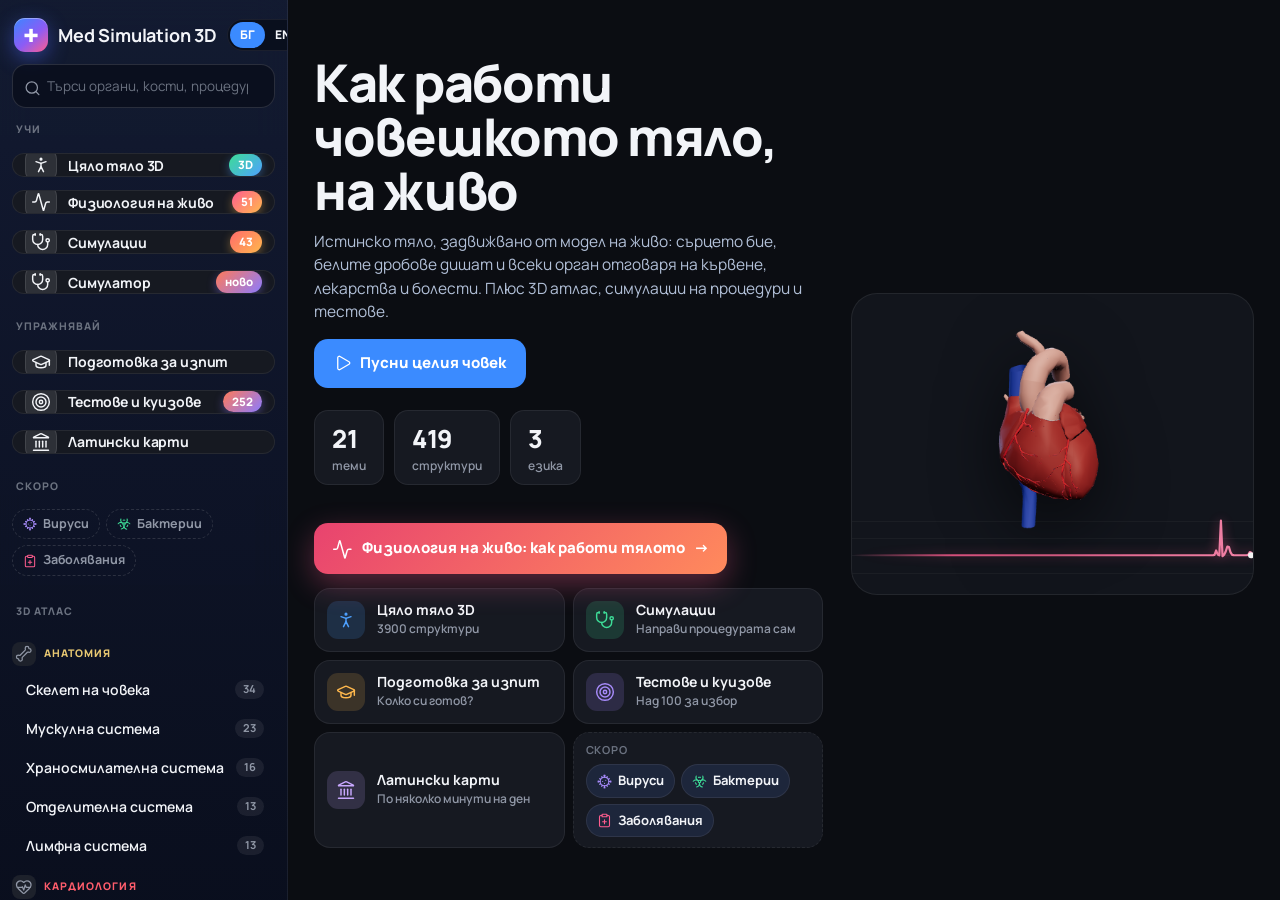
==== index.html @ af93f65c "Publish site" ====
<!doctype html>
<html lang="bg">
  <head>
    <meta charset="UTF-8" />
    <meta name="viewport" content="width=device-width, initial-scale=1.0, viewport-fit=cover" />
    <meta name="theme-color" content="#0b1120" />
    <meta name="description" content="Med Simulation 3D: explore the human body and medical procedures in interactive 3D, in Bulgarian, English and Latin. Educational use only." />
    <title>Med Simulation 3D</title>
    <link rel="manifest" href="./manifest.webmanifest" />
    <link rel="apple-touch-icon" href="./icons/apple-touch-icon.png" />
    <meta name="apple-mobile-web-app-capable" content="yes" />
    <meta name="mobile-web-app-capable" content="yes" />
    <meta name="apple-mobile-web-app-status-bar-style" content="black-translucent" />
    <meta name="apple-mobile-web-app-title" content="MedAtlas" />
    <link rel="icon" href="data:image/svg+xml,%3Csvg xmlns='http://www.w3.org/2000/svg' viewBox='0 0 32 32'%3E%3Crect width='32' height='32' rx='8' fill='%231f6feb'/%3E%3Cpath d='M13 7h6v6h6v6h-6v6h-6v-6H7v-6h6z' fill='white'/%3E%3C/svg%3E" />
    <script type="module" crossorigin src="./assets/main-CTZAvVa5.js"></script>
    <link rel="modulepreload" crossorigin href="./assets/modulepreload-polyfill-B5Qt9EMX.js">
    <link rel="stylesheet" crossorigin href="./assets/main-r9jfRxRB.css">
  </head>
  <body>
    <div id="splash" aria-hidden="true">
      <div class="sp-inner">
        <div class="sp-logo">✚</div>
        <div class="sp-name">Med Simulation <i>3D</i></div>
        <svg class="sp-ecg" viewBox="0 0 240 40" preserveAspectRatio="none" aria-hidden="true"><path d="M0 20h70l6-14 7 28 6-21 5 7h12l5 12 7-30 6 18 5-6h106" /></svg>
      </div>
    </div>
    <aside id="sidebar">
      <div class="brand">
        <button class="logo-btn" data-home aria-label="Home"><span class="logo">✚</span><b>Med Simulation <i>3D</i></b></button>
        <div class="lang" role="group" aria-label="Language"><button data-lang="bg">БГ</button><button data-lang="en">EN</button></div>
        <button id="close-side" class="icon only-mobile" aria-label="Close menu" data-ico="close"></button>
      </div>
      <div class="search-wrap"><span class="s-ico" data-ico="search"></span><input id="search" type="search" autocomplete="off" /></div>
      <div id="results" class="hidden"></div>
      <h5 class="side-h" data-i18n="sideLearn"></h5>
      <button id="body-link" class="quiz-link body-link" data-gobody><span class="qi" data-ico="body"></span><b data-i18n="wholeBody"></b><small>3D</small></button>
      <button id="physio-link" class="quiz-link physio-link" data-gophysio><span class="qi" data-ico="physiology"></span><b data-i18n="physio"></b><small id="physio-count"></small></button>
      <button id="sims-link" class="quiz-link sims-link" data-gosims><span class="qi" data-ico="sims"></span><b data-i18n="sims"></b><small id="sims-count"></small></button>
      <button id="builder-link" class="quiz-link builder-link" data-gobuilder><span class="qi" data-ico="sims"></span><b data-i18n="builder"></b><small data-i18n="builderNew"></small></button>
      <h5 class="side-h" data-i18n="sidePractise"></h5>
      <button id="exam-link" class="quiz-link exam-link" data-goexammode><span class="qi" data-ico="exam"></span><b data-i18n="tileExam"></b></button>
      <button id="quiz-link" class="quiz-link" data-goquiz><span class="qi" data-ico="quiz"></span><b data-i18n="quizzes"></b><small id="quiz-count"></small></button>
      <button id="latin-link" class="quiz-link latin-link" data-golatin><span class="qi" data-ico="latin"></span><b data-i18n="tileLatin"></b></button>
      <button id="install-app" class="quiz-link install-link" type="button" hidden><span class="qi" data-ico="download"></span><b data-i18n="installApp"></b></button>
      <h5 class="side-h" data-i18n="tileSoon"></h5>
      <div class="side-soon">
        <button class="concept-link" data-goconcept="viruses" style="--c:#a78bfa"><span data-ico="virus"></span><em data-i18n="viruses"></em></button>
        <button class="concept-link" data-goconcept="bacteria" style="--c:#3ddc97"><span data-ico="bacteria"></span><em data-i18n="bacteria"></em></button>
        <button class="concept-link" data-goconcept="diseases" style="--c:#ff5d8f"><span data-ico="disease"></span><em data-i18n="diseases"></em></button>
      </div>
      <h5 class="side-h" data-i18n="sideAtlas"></h5>
      <nav id="catalog"></nav>
      <p class="disclaimer" data-i18n="disclaimer"></p>
    </aside>
    <div id="scrim"></div>

    <main id="stage">
      <canvas id="view"></canvas>
      <div id="labels"></div>
      <div id="tooltip" class="hidden"></div>

      <header id="topbar">
        <button id="open-side" class="icon only-mobile" aria-label="Menu" data-ico="menu"></button>
        <div class="title"><small id="t-cat"></small><h1 id="t-title">Med Simulation 3D</h1><div id="t-sub"></div></div>
        <div class="tools">
          <button id="b-real" class="hidden" aria-pressed="true" title="Real anatomy / drawn model"><span data-ico="scan"></span> <em data-i18n="realModel"></em></button>
          <button id="b-reset"><span data-ico="reset"></span> <em data-i18n="view"></em></button>
          <button id="b-labels" aria-pressed="false"><span data-ico="labels"></span> <em data-i18n="labels"></em></button>
          <button id="b-isolate" aria-pressed="false"><span data-ico="isolate"></span> <em data-i18n="isolate"></em></button>
          <button id="b-cut" aria-pressed="false"><span data-ico="cut"></span> <em data-i18n="cutaway"></em></button>
          <input id="cut-pos" type="range" min="-1" max="1" step="0.01" value="0" class="hidden" aria-label="Cut position" />
        </div>
      </header>
      <div id="layers"></div>

      <section id="panel">
        <button id="sheet-handle" class="only-mobile" aria-label="Resize panel"><span></span></button>
        <div class="tabs">
          <button data-tab="info" class="active" data-i18n="explore"></button>
          <button data-tab="steps" data-i18n="steps"></button>
          <button data-tab="quiz" data-i18n="quiz"></button>
          <button id="panel-toggle" class="icon only-desktop" aria-label="Collapse panel">–</button>
        </div>
        <div id="tab-info" class="tab">
          <div id="info-card"></div>
          <div id="parts"></div>
        </div>
        <div id="tab-steps" class="tab hidden"></div>
        <div id="tab-quiz" class="tab hidden"></div>
      </section>

      <footer id="anim" class="hidden">
        <button id="b-play">❚❚</button>
        <span id="anim-label"></span>
        <div class="speeds"><button data-speed="0.25">¼×</button><button data-speed="0.5">½×</button><button data-speed="1" class="active">1×</button><button data-speed="2">2×</button></div>
      </footer>

      <div id="home" class="hidden">
        <div class="home-inner">
          <section class="hero">
            <div class="hero-text">
              <div class="kicker">Med Simulation 3D</div>
              <h2 data-i18n="heroTitle"></h2>
              <p data-i18n="heroText"></p>
              <button class="hero-go" data-gohuman><span data-ico="play"></span> <span data-i18n="heroGo"></span></button>
              <div id="stats"></div>
              <div class="ctas">
                <button class="cta physio-cta" data-gophysio><span class="cta-i" data-ico="physiology"></span><span data-i18n="physioCta"></span><span class="cta-go">→</span></button>
              </div>
              <div class="home-tiles">
                <button class="htile" data-gobody style="--c:#4ea1ff"><span class="ht-i" data-ico="body"></span><span class="ht-t"><b data-i18n="tileBody"></b><small data-i18n="tileBodySub"></small></span></button>
                <button class="htile" data-gosims style="--c:#3ddc97"><span class="ht-i" data-ico="sims"></span><span class="ht-t"><b data-i18n="tileSims"></b><small data-i18n="tileSimsSub"></small></span></button>
                <button class="htile" data-goexammode style="--c:#ffb84d"><span class="ht-i" data-ico="exam"></span><span class="ht-t"><b data-i18n="tileExam"></b><small data-i18n="tileExamSub"></small></span></button>
                <button class="htile" data-goquiz style="--c:#a78bfa"><span class="ht-i" data-ico="quiz"></span><span class="ht-t"><b data-i18n="tileQuiz"></b><small data-i18n="tileQuizSub"></small></span></button>
                <button class="htile" data-golatin style="--c:#c8a8ff"><span class="ht-i" data-ico="latin"></span><span class="ht-t"><b data-i18n="tileLatin"></b><small data-i18n="tileLatinSub"></small></span></button>
                <div class="htile soon"><span class="ht-t"><b data-i18n="tileSoon"></b><span class="ht-soon"><button data-goconcept="viruses" style="--c:#a78bfa"><span data-ico="virus"></span><em data-i18n="viruses"></em></button><button data-goconcept="bacteria" style="--c:#3ddc97"><span data-ico="bacteria"></span><em data-i18n="bacteria"></em></button><button data-goconcept="diseases" style="--c:#ff5d8f"><span data-ico="disease"></span><em data-i18n="diseases"></em></button></span></span></div>
              </div>
              <p class="howto" data-i18n="howTo"></p>
            </div>
            <div class="hero-art" id="hero-art"><canvas id="hero-ecg" aria-hidden="true"></canvas></div>
          </section>

          <section class="home-sec" id="home-physio">
            <h3 class="sec-h"><span class="sec-dot" style="--c:#ff5d8f"></span><b data-i18n="physioHeading"></b><button class="see-all" data-gophysio><span data-i18n="seeAll"></span> →</button></h3>
            <p class="sec-sub" data-i18n="physioSub"></p>
            <div id="home-phys-grid" class="phys-feature"></div>
          </section>

          <section class="home-sec">
            <h3 class="sec-h"><span class="sec-dot" style="--c:#4ea1ff"></span><b data-i18n="topicsHeading"></b></h3>
            <div id="chips"></div>
            <div id="cards"></div>
          </section>
        </div>
      </div>
      <nav id="tabbar" aria-label="Sections">
        <button data-go="" class="on"><span data-ico="home"></span><em data-i18n="tabHome"></em></button>
        <button data-go="body"><span data-ico="body"></span><em data-i18n="tabBody"></em></button>
        <button data-go="physio"><span data-ico="physiology"></span><em data-i18n="tabPhysio"></em></button>
        <button data-go="sims"><span data-ico="sims"></span><em data-i18n="tabSims"></em></button>
        <button data-go="quizzes"><span data-ico="quiz"></span><em data-i18n="tabQuiz"></em></button>
      </nav>
      <div id="quizzes" class="hidden"></div>
      <div id="latin" class="hidden"></div>
      <div id="exam" class="hidden"></div>
      <div id="builder" class="hidden"></div>
      <div id="build" class="hidden"></div>
      <div id="physio" class="hidden"></div>
      <div id="phys" class="hidden"></div>
      <div id="sims" class="hidden"></div>
      <div id="concept" class="hidden"></div>
      <div id="sim" class="hidden"></div>
      <div id="body" class="hidden">
        <canvas id="body-view"></canvas>
        <div id="body-tip" class="hidden"></div>
        <div id="body-tools">
          <button id="bt-home"><span data-ico="reset"></span> <em data-bi18n="reset"></em></button>
          <button id="bt-xray" aria-pressed="false"><span data-ico="xray"></span> <em data-bi18n="xray"></em></button>
        </div>
        <div id="body-load" class="hidden"></div>
        <aside id="body-panel">
          <button id="body-handle" class="only-mobile" aria-label="Resize panel"><span></span></button>
          <div id="body-head"></div>
          <div class="b-scroll">
            <h5 data-bi18n="layers"></h5>
            <div id="body-layers"></div>
            <h5 data-bi18n="presets"></h5>
            <div id="body-presets"></div>
            <div class="search-wrap b-search"><span class="s-ico" data-ico="search"></span><input id="body-search" type="search" autocomplete="off" /></div>
            <div id="body-tabs" class="tabs">
              <button data-btab="tree" data-bi18n="tree"></button>
              <button data-btab="info" data-bi18n="info"></button>
              <button data-btab="quiz" data-bi18n="quiz"></button>
            </div>
            <div id="body-tabc"></div>
          </div>
        </aside>
      </div>
    </main>
  </body>
</html>
---- assets/main-r9jfRxRB.css ----
@import"https://fonts.googleapis.com/css2?family=Manrope:wght@400;500;600;700;800&display=swap";:root{--bg: #080c17;--bg2: #0b1022;--side: #0a0f1f;--panel: rgba(16, 23, 43, .78);--panel-solid: #101728;--card: rgba(21, 29, 51, .72);--card-hi: rgba(30, 41, 69, .85);--line: rgba(150, 175, 225, .13);--line2: rgba(150, 175, 225, .26);--text: #eef3fb;--muted: #8d9cb8;--dim: #64748f;--accent: #4ea1ff;--accent2: #9b7bff;--accent3: #ff5d8f;--ok: #3ddc97;--bad: #ff6b6b;--warn: #ffc457;--side-w: 288px;--sheet: 0px;--sh1: 0 1px 2px rgba(0, 0, 0, .3);--sh2: 0 6px 18px rgba(0, 0, 0, .35);--sh3: 0 18px 48px rgba(0, 0, 0, .5);--glow: 0 0 0 1px rgba(120, 160, 255, .18), 0 10px 40px rgba(10, 16, 34, .75);--r-sm: 10px;--r: 14px;--r-lg: 20px;--r-xl: 26px;--spring: cubic-bezier(.22, 1.2, .36, 1);--ease: cubic-bezier(.4, 0, .2, 1);--t-fast: .16s;--t: .26s;--t-slow: .5s;font-family:Manrope,Inter,system-ui,-apple-system,Segoe UI,Roboto,sans-serif;font-synthesis-weight:none;color:var(--text);-webkit-tap-highlight-color:transparent;accent-color:var(--accent)}@media (prefers-reduced-motion: reduce){:root{--t-fast: .01s;--t: .01s;--t-slow: .01s}*{animation-duration:.01ms!important;animation-iteration-count:1!important}}*{box-sizing:border-box}html,body{margin:0;height:100%;overflow:hidden;background:var(--bg)}body{display:flex;font-size:14px;line-height:1.5;background:radial-gradient(1100px 700px at 82% -12%,rgba(155,123,255,.16),transparent 70%),radial-gradient(900px 600px at -8% 4%,rgba(78,161,255,.13),transparent 70%),radial-gradient(700px 500px at 50% 110%,rgba(255,93,143,.08),transparent 70%),var(--bg)}.hidden{display:none!important}.muted{color:var(--muted)}.small{font-size:12.5px}*{scrollbar-width:thin;scrollbar-color:rgba(140,165,215,.25) transparent}*::-webkit-scrollbar{width:9px;height:9px}*::-webkit-scrollbar-track{background:transparent}*::-webkit-scrollbar-thumb{background:#8ca5d738;border-radius:99px;border:2px solid transparent;background-clip:padding-box}*::-webkit-scrollbar-thumb:hover{background:#8ca5d766;background-clip:padding-box}button{font:inherit;font-weight:600;color:var(--text);background:#24304e99;border:1px solid var(--line);border-radius:var(--r-sm);padding:8px 12px;cursor:pointer;white-space:nowrap;transition:background var(--t-fast) var(--ease),border-color var(--t-fast) var(--ease),transform var(--t-fast) var(--spring),box-shadow var(--t-fast) var(--ease),color var(--t-fast) var(--ease)}button:hover{background:#344673b8;border-color:var(--line2)}button:active{transform:scale(.96)}button:focus-visible{outline:none;box-shadow:0 0 0 2px var(--bg),0 0 0 4px var(--accent)}button[aria-pressed=true],button.active{background:linear-gradient(135deg,#2f7cf6,#6d5bf0);border-color:#7ba6ff;color:#fff;box-shadow:0 4px 16px #2f7cf659}button:disabled{opacity:.4;cursor:default;transform:none}button.icon{padding:6px 10px}button.ghost{background:transparent}input:focus-visible,select:focus-visible{outline:none}.only-mobile{display:none}#sidebar{width:var(--side-w);flex:none;background:linear-gradient(180deg,#141c34eb,#0a0f1ff5);border-right:1px solid var(--line);-webkit-backdrop-filter:blur(18px);backdrop-filter:blur(18px);display:flex;flex-direction:column;padding:16px 12px 14px;gap:10px;overflow:auto;z-index:20}.brand{display:flex;align-items:center;gap:8px}.logo-btn{display:flex;align-items:center;gap:10px;background:none;border:none;padding:2px;font-size:18px;font-weight:800;letter-spacing:-.01em;flex:1}.logo-btn:hover{background:none;transform:none}.logo-btn:hover .logo{transform:rotate(-8deg) scale(1.06)}.logo-btn i{font-style:normal;background:linear-gradient(90deg,var(--accent),var(--accent2));-webkit-background-clip:text;background-clip:text;color:transparent}.logo{width:34px;height:34px;border-radius:11px;background:linear-gradient(140deg,#3b86ff,#8b5cf6 55%,#ff5d8f);display:grid;place-items:center;font-weight:900;color:#fff;box-shadow:0 6px 20px #506eff73,inset 0 1px #ffffff59;transition:transform var(--t) var(--spring)}.lang{display:flex;background:#080d1acc;border:1px solid var(--line);border-radius:99px;padding:2px}.lang button{border:none;background:transparent;border-radius:99px;padding:4px 10px;font-size:12px;font-weight:800;box-shadow:none}.lang button:hover{background:#ffffff0f}.lang button.active{background:linear-gradient(135deg,#2f7cf6,#6d5bf0);box-shadow:0 2px 10px #2f7cf666}.search-wrap{position:relative}.s-ico{position:absolute;left:12px;top:50%;transform:translateY(-52%);color:var(--muted);font-size:17px;pointer-events:none;transition:color var(--t-fast) var(--ease)}.search-wrap:focus-within .s-ico{color:var(--accent)}#search{width:100%;padding:11px 12px 11px 34px;border-radius:var(--r);border:1px solid var(--line2);background:#080d1abf;color:var(--text);font:inherit;font-size:13.5px;outline:none;transition:border-color var(--t-fast) var(--ease),box-shadow var(--t-fast) var(--ease),background var(--t-fast) var(--ease)}#search::placeholder{color:var(--dim)}#search:focus{border-color:var(--accent);background:#0a1224f2;box-shadow:0 0 0 3px #4ea1ff2e}#results{display:flex;flex-direction:column;gap:2px;overflow:auto;flex:1 1 auto;min-height:0;overscroll-behavior:contain}#sidebar.searching>:not(.brand):not(.search-wrap):not(#results){display:none}#results button{text-align:left;background:transparent;border:none;border-radius:var(--r-sm);padding:8px 10px;white-space:normal;display:flex;flex-direction:column;font-weight:600}#results button small{color:var(--muted);font-size:11.5px;font-weight:500}#results button:hover{background:#3c508259}#results button:focus-visible{background:#3c508273;outline:2px solid var(--accent);outline-offset:-2px}#results button i{font-style:italic}#results .r-group{display:flex;flex-direction:column;gap:2px}#results .r-group+.r-group{margin-top:6px;padding-top:6px;border-top:1px solid var(--line2)}#results h6{margin:2px 10px;font-size:10.5px;font-weight:700;letter-spacing:.08em;text-transform:uppercase;color:var(--dim);display:flex;justify-content:space-between}#results h6 em{font-style:normal;font-weight:600;letter-spacing:0}#results .r-note{padding:6px 10px;font-size:11.5px}.cat{margin-top:4px}.cat h4{display:flex;align-items:center;gap:8px;margin:10px 0 4px;font-size:10.5px;letter-spacing:.1em;text-transform:uppercase;color:var(--c);font-weight:800}.cat-ico{width:24px;height:24px;border-radius:8px;display:grid;place-items:center;font-size:14px;background:color-mix(in srgb,var(--c) 18%,transparent)}#catalog button.topic{width:100%;display:flex;align-items:center;gap:8px;text-align:left;background:transparent;border:1px solid transparent;border-radius:var(--r-sm);padding:8px 10px 8px 13px;white-space:normal;position:relative;font-weight:600}#catalog button.topic span{flex:1}#catalog button.topic small{font-size:11px;font-weight:700;color:var(--muted);background:#ffffff12;border-radius:99px;padding:1px 8px}#catalog button.topic:hover{background:#3c50824d;transform:translate(2px)}#catalog button.topic.active{background:color-mix(in srgb,var(--c) 15%,rgba(18,28,51,.9));border-color:color-mix(in srgb,var(--c) 40%,transparent)}#catalog button.topic.active small{background:color-mix(in srgb,var(--c) 28%,transparent);color:#fff}#catalog button.topic:before{content:"";position:absolute;left:4px;top:50%;height:0;width:3px;border-radius:3px;background:var(--c);transform:translateY(-50%);transition:height var(--t) var(--spring)}#catalog button.topic.active:before{height:calc(100% - 16px)}.disclaimer{margin-top:auto;padding-top:10px;font-size:11px;color:var(--dim)}#scrim{display:none}#stage{position:relative;flex:1;min-width:0}#view{position:absolute;top:0;right:0;bottom:0;left:0;width:100%;height:100%;display:block;touch-action:none}#topbar{position:absolute;top:10px;left:12px;right:10px;display:flex;align-items:flex-start;gap:10px;pointer-events:none;z-index:3}#topbar>*{pointer-events:auto}#topbar .title{flex:1;min-width:0;pointer-events:none}#topbar small{font-weight:700;letter-spacing:.05em;text-transform:uppercase;font-size:11px}#topbar h1{margin:0;font-size:23px;line-height:1.2;text-shadow:0 2px 12px #000c}#t-sub{color:var(--muted);font-size:12.5px}.tools{display:flex;gap:5px;align-items:center;background:var(--panel);padding:5px;border-radius:12px;border:1px solid var(--line);-webkit-backdrop-filter:blur(8px);backdrop-filter:blur(8px)}.tools em{font-style:normal}#cut-pos{width:110px;accent-color:var(--accent)}#layers{position:absolute;top:84px;left:12px;display:flex;gap:6px;flex-wrap:wrap;z-index:2}#layers label{background:var(--panel);border:1px solid var(--line);padding:5px 11px;border-radius:99px;font-size:12px;cursor:pointer;display:flex;gap:6px;align-items:center}#layers input{accent-color:var(--accent)}#panel{position:absolute;top:72px;right:10px;bottom:72px;width:360px;background:var(--panel);border:1px solid var(--line);border-radius:16px;display:flex;flex-direction:column;overflow:hidden;-webkit-backdrop-filter:blur(10px);backdrop-filter:blur(10px);box-shadow:0 10px 40px #0008;z-index:3}#panel.collapsed{bottom:auto}#panel.collapsed .tab{display:none}.tabs{display:flex;gap:4px;padding:6px;border-bottom:1px solid var(--line)}.tabs button{flex:1}.tabs .icon{flex:none}.tab{padding:12px 14px;overflow:auto;flex:1;overscroll-behavior:contain}.tab h3{display:flex;align-items:center;gap:8px;margin:18px 0 6px;font-size:12px;text-transform:uppercase;letter-spacing:.08em;color:var(--muted)}.tab h3 .count{background:#18233d;border-radius:99px;padding:0 8px;font-size:11px}.tab h4{margin:12px 0 4px;font-size:11.5px;color:var(--accent);font-weight:700;letter-spacing:.03em}.ic-top{display:flex;align-items:center;justify-content:space-between;gap:6px;margin-bottom:8px}.badge{font-size:11px;font-weight:700;letter-spacing:.04em;color:var(--c);background:color-mix(in srgb,var(--c) 15%,transparent);border:1px solid color-mix(in srgb,var(--c) 35%,transparent);padding:2px 9px;border-radius:99px;white-space:nowrap;overflow:hidden;text-overflow:ellipsis}.ic-top .nav{display:flex;align-items:center;gap:4px}.ic-top .nav em{font-style:normal;font-size:11px;color:var(--muted);min-width:34px;text-align:center}.ic-top .nav button{padding:1px 10px;font-size:16px}#info-card h2{margin:0;font-size:21px;line-height:1.25}#info-card .alt,.alt{color:var(--muted);font-size:13px}.names{display:flex;flex-direction:column;gap:3px;margin:8px 0 4px}.names span{font-size:13px;color:#c6d2e4}.names b{display:inline-block;min-width:32px;font-size:10px;letter-spacing:.06em;color:var(--muted);background:#18233d;border-radius:5px;padding:0 5px;margin-right:6px;text-align:center}.names i{color:#f0d79b}#info-card p{margin:8px 0}.desc{font-size:14px}.sec{border-radius:12px;padding:9px 11px;margin:8px 0;background:#131e36;border:1px solid var(--line)}.sec h5{display:flex;align-items:center;gap:7px;margin:0 0 3px;font-size:11.5px;text-transform:uppercase;letter-spacing:.06em}.sec p{margin:0!important;font-size:13.5px;color:#d5deeb}.sec.fn h5{color:#7cc4ff}.sec.cl{background:#2a1a24;border-color:#ff6b8a33}.sec.cl h5{color:#ff8fa6}.sec.facts h5{color:#ffd479}.sec ul{margin:2px 0 0;padding-left:18px;font-size:13.5px;color:#d5deeb}#b-clear{margin-top:6px;font-size:12.5px}#parts ul{list-style:none;padding:0;margin:0;display:grid;gap:1px}#parts button{width:100%;text-align:left;background:transparent;border:none;padding:6px 9px;white-space:normal;display:flex;flex-direction:column;border-radius:9px}#parts button small{color:var(--muted);font-style:italic;font-size:11.5px}#parts button:hover{background:#18233d}#parts button.sel{background:linear-gradient(135deg,#1f3a6b,#2a2f6b)}.step-head{display:flex;justify-content:space-between;align-items:center;gap:6px}.step-title{font-size:17px;font-weight:700;margin:10px 0 4px}.dots{display:flex;gap:4px;margin:8px 0}.dots span{flex:1;height:4px;border-radius:2px;background:#26344f}.dots span.on{background:linear-gradient(90deg,var(--accent),var(--accent2))}.step-nav{display:flex;gap:6px;margin-top:12px}.step-nav button{flex:1}.mini-row{display:flex;gap:5px;flex-wrap:wrap;margin-top:6px}button.mini{font-size:12px;padding:3px 9px;border-radius:99px;background:#15233f}.quiz-q{font-size:20px;font-weight:800;margin:12px 0 2px}.quiz-q small{font-size:12px;color:var(--muted);font-weight:600;text-transform:uppercase;display:block}.quiz-fb.ok{color:var(--ok)}.quiz-fb.bad{color:var(--bad)}.big{font-size:40px;font-weight:800;background:linear-gradient(90deg,var(--accent),var(--accent2));-webkit-background-clip:text;background-clip:text;color:transparent}#anim{position:absolute;bottom:14px;left:50%;transform:translate(-50%);display:flex;align-items:center;gap:8px;background:var(--panel);border:1px solid var(--line);border-radius:14px;padding:6px 8px;z-index:3;-webkit-backdrop-filter:blur(8px);backdrop-filter:blur(8px)}#anim .speeds{display:flex;gap:2px}#anim .speeds button{padding:4px 8px}#anim-label{font-weight:600;font-size:13px}#labels{position:absolute;top:0;right:0;bottom:0;left:0;pointer-events:none;z-index:2}.label{position:absolute;transform:translate(-50%,-50%);font-size:12px;font-weight:600;background:#090f1cd9;border:1px solid var(--line2);padding:2px 8px;border-radius:7px;white-space:nowrap}.label.sel{border-color:var(--accent);color:#d6e8ff;box-shadow:0 0 12px #4ea1ff55}#tooltip{position:absolute;pointer-events:none;background:#0a1120;border:1px solid var(--accent);padding:4px 9px;border-radius:8px;font-size:12px;z-index:5;display:flex;flex-direction:column}#tooltip i{color:#f0d79b;font-size:11px}#home{position:absolute;top:0;right:0;bottom:0;left:0;overflow:auto;z-index:6;background:transparent;scroll-behavior:smooth}.home-inner{max-width:1160px;margin:0 auto;padding:40px 26px 56px}.hero{display:grid;grid-template-columns:1.2fr .95fr;gap:28px;align-items:center;min-height:360px}.kicker{display:inline-flex;align-items:center;gap:7px;font-size:11.5px;font-weight:800;letter-spacing:.14em;text-transform:uppercase;color:#cbd9f5;background:linear-gradient(135deg,#4ea1ff33,#9b7bff33);border:1px solid rgba(140,170,255,.3);border-radius:99px;padding:5px 14px;-webkit-backdrop-filter:blur(6px);backdrop-filter:blur(6px)}.hero h2{font-size:clamp(34px,5vw,52px);line-height:1.04;margin:16px 0 12px;letter-spacing:-.025em;font-weight:800;background:linear-gradient(104deg,#fff 10%,#cfe0ff 45%,#e3c6ff 75%,#ffc3da);-webkit-background-clip:text;background-clip:text;color:transparent}.hero p{color:#b2c0d8;font-size:15.5px;margin:0;max-width:56ch}.howto{margin-top:16px!important;font-size:12.5px!important;color:var(--dim)!important}#stats{display:flex;gap:10px;margin-top:22px;flex-wrap:wrap}.stat{background:var(--card);border:1px solid var(--line);border-radius:var(--r);padding:9px 17px;display:flex;flex-direction:column;-webkit-backdrop-filter:blur(12px);backdrop-filter:blur(12px);transition:transform var(--t) var(--spring),border-color var(--t) var(--ease)}.stat:hover{transform:translateY(-2px);border-color:var(--line2)}.stat b{font-size:25px;font-weight:800;letter-spacing:-.02em;background:linear-gradient(100deg,var(--accent),var(--accent2));-webkit-background-clip:text;background-clip:text;color:transparent}.stat span{font-size:12px;color:var(--muted);font-weight:600}.ctas{display:flex;gap:10px;flex-wrap:wrap;margin-top:22px;align-items:center}.cta{display:inline-flex;align-items:center;gap:9px;padding:13px 20px;border-radius:var(--r);font-weight:800;font-size:14.5px;background:linear-gradient(135deg,#ff4d7d,#b05cf6 55%,#6d7bff);border:none;color:#fff;white-space:normal;position:relative;overflow:hidden;box-shadow:0 10px 30px #be468c66,inset 0 1px #ffffff40}.cta:after{content:"";position:absolute;top:0;right:0;bottom:0;left:0;background:linear-gradient(120deg,transparent 30%,rgba(255,255,255,.22),transparent 70%);transform:translate(-120%);transition:transform .7s var(--ease)}.cta:hover{transform:translateY(-2px);box-shadow:0 14px 38px #be468c80}.cta:hover:after{transform:translate(120%)}.cta:active{transform:translateY(0) scale(.98)}.cta .cta-i{font-size:18px}.cta .cta-go{transition:transform var(--t) var(--spring)}.cta:hover .cta-go{transform:translate(4px)}.cta.ghost-cta{background:#1e2a4899;border:1px solid var(--line2);color:var(--text);font-weight:700;font-size:13.5px;padding:11px 16px;box-shadow:none}.cta.ghost-cta:hover{background:#2d3e69cc;box-shadow:var(--sh2)}.hero-art{position:relative;aspect-ratio:4 / 3;border-radius:var(--r-xl);overflow:hidden;border:1px solid var(--line);background:linear-gradient(160deg,#ff5d8f1a,#141c3480);box-shadow:var(--sh3)}.hero-art:before{content:"";position:absolute;top:-30%;right:-30%;bottom:-30%;left:-30%;background:radial-gradient(circle at 60% 45%,rgba(255,77,125,.3),transparent 55%);filter:blur(24px);animation:pulse 3.4s ease-in-out infinite}@keyframes pulse{50%{transform:scale(1.08);opacity:.75}}#hero-ecg{position:absolute;top:0;right:0;bottom:0;left:0;width:100%;height:100%;display:block}.home-sec{margin-top:48px}.sec-h{display:flex;align-items:center;gap:10px;margin:0 0 6px;font-size:21px;font-weight:800;letter-spacing:-.02em}.sec-h b{font-weight:800}.sec-dot{width:9px;height:9px;border-radius:50%;background:var(--c);box-shadow:0 0 14px var(--c);flex:none}.sec-sub{color:var(--muted);font-size:14px;margin:0 0 18px;max-width:70ch}.see-all{margin-left:auto;font-size:13px;font-weight:700;background:transparent;border-color:transparent;color:var(--accent);padding:5px 10px}.see-all:hover{background:#4ea1ff1f;border-color:transparent}.phys-feature{display:grid;grid-template-columns:repeat(auto-fill,minmax(320px,1fr));gap:14px}.pcard{display:flex;gap:14px;align-items:flex-start;text-align:left;white-space:normal;padding:16px 16px 15px;border-radius:var(--r-lg);background:linear-gradient(150deg,color-mix(in srgb,var(--c) 12%,var(--card)),var(--card));border:1px solid var(--line);position:relative;overflow:hidden;font-weight:600;-webkit-backdrop-filter:blur(14px);backdrop-filter:blur(14px);transition:transform var(--t) var(--spring),border-color var(--t) var(--ease),box-shadow var(--t) var(--ease),background var(--t) var(--ease)}.pcard:before{content:"";position:absolute;left:0;top:0;bottom:0;width:3px;background:var(--c)}.pcard:after{content:"";position:absolute;right:-40%;top:-60%;width:70%;height:180%;background:radial-gradient(circle,color-mix(in srgb,var(--c) 30%,transparent),transparent 65%);opacity:.5;transition:opacity var(--t) var(--ease);pointer-events:none}.pcard:hover{transform:translateY(-4px);border-color:color-mix(in srgb,var(--c) 55%,transparent);box-shadow:0 18px 44px #00000073}.pcard:hover:after{opacity:.9}.pcard:active{transform:translateY(-1px) scale(.995)}.pk{width:46px;height:46px;flex:none;border-radius:14px;display:grid;place-items:center;font-size:23px;background:color-mix(in srgb,var(--c) 20%,rgba(255,255,255,.04));border:1px solid color-mix(in srgb,var(--c) 35%,transparent)}.pbody{display:flex;flex-direction:column;gap:3px;min-width:0;flex:1}.pbody small{color:var(--c);font-weight:800;text-transform:uppercase;font-size:10.5px;letter-spacing:.08em}.pbody b{font-size:16.5px;font-weight:800;letter-spacing:-.01em;line-height:1.25}.psum{color:#a9b7cf;font-size:12.8px;font-weight:500;line-height:1.45;display:-webkit-box;-webkit-line-clamp:3;-webkit-box-orient:vertical;overflow:hidden}.pmeta{display:flex;gap:6px;flex-wrap:wrap;margin-top:7px}.pmeta em{font-style:normal;font-size:10.5px;font-weight:700;color:#c4d1e6;background:#ffffff12;border-radius:99px;padding:2px 9px}.pgo{align-self:center;color:var(--c);font-size:18px;opacity:.6;transition:transform var(--t) var(--spring),opacity var(--t) var(--ease)}.pcard:hover .pgo{transform:translate(4px);opacity:1}#chips{display:flex;gap:8px;flex-wrap:wrap;margin:0 0 18px}.chip{border-radius:99px;padding:8px 15px;background:#19233cb3;font-weight:700;font-size:13px}.chip:hover{transform:translateY(-1px)}.chip.active{background:color-mix(in srgb,var(--c, #4ea1ff) 24%,rgba(25,35,60,.9));border-color:color-mix(in srgb,var(--c, #4ea1ff) 60%,transparent);color:#fff;box-shadow:0 4px 16px color-mix(in srgb,var(--c, #4ea1ff) 28%,transparent)}#cards{display:grid;grid-template-columns:repeat(auto-fill,minmax(258px,1fr));gap:16px}.card{text-align:left;background:var(--card);border:1px solid var(--line);border-radius:var(--r-lg);padding:0;white-space:normal;display:flex;flex-direction:column;overflow:hidden;position:relative;-webkit-backdrop-filter:blur(12px);backdrop-filter:blur(12px);transition:transform var(--t) var(--spring),border-color var(--t) var(--ease),box-shadow var(--t) var(--ease)}.card:hover{background:var(--card);border-color:color-mix(in srgb,var(--c) 55%,transparent);transform:translateY(-5px);box-shadow:0 20px 44px #00000080,0 0 0 1px color-mix(in srgb,var(--c) 28%,transparent)}.card:active{transform:translateY(-2px) scale(.995)}.thumb{aspect-ratio:3 / 2;display:grid;place-items:center;background:radial-gradient(circle at 50% 62%,color-mix(in srgb,var(--c) 28%,transparent),transparent 68%),linear-gradient(180deg,#18223ee6,#0d1325e6);border-bottom:1px solid var(--line);overflow:hidden}.thumb img{width:100%;height:100%;object-fit:contain;transition:transform var(--t-slow) var(--spring)}.card:hover .thumb img{transform:scale(1.08) translateY(-2px)}.thumb .ph{font-size:54px;opacity:.55}.card-body{padding:13px 15px 15px;display:flex;flex-direction:column;gap:3px}.card small{color:var(--c);font-weight:800;text-transform:uppercase;font-size:10.5px;letter-spacing:.07em}.card b{font-size:17px;font-weight:800;letter-spacing:-.01em}.card i{color:var(--muted);font-size:12.5px;font-style:normal;font-weight:500}.card span{color:#a9b7cf;font-size:13px;margin-top:5px;font-weight:500;line-height:1.45}.meta{display:flex;gap:6px;flex-wrap:wrap;margin-top:9px}.meta em{font-style:normal;font-size:10.5px;font-weight:700;color:#c4d1e6;background:#ffffff12;border-radius:99px;padding:2px 9px}.quiz-link{--c1: #ff7a59;--c2: #8b7bff;display:flex;align-items:center;gap:11px;width:100%;margin:3px 0;padding:11px 12px;border-radius:var(--r);text-align:left;font-weight:700;background:linear-gradient(135deg,color-mix(in srgb,var(--c1) 14%,transparent),color-mix(in srgb,var(--c2) 18%,transparent));border:1px solid color-mix(in srgb,var(--c2) 30%,transparent);position:relative;overflow:hidden}.quiz-link:after{content:"";position:absolute;right:-30%;top:-80%;width:60%;height:260%;background:radial-gradient(circle,color-mix(in srgb,var(--c1) 35%,transparent),transparent 60%);opacity:.45;transition:opacity var(--t) var(--ease);pointer-events:none}.quiz-link:hover{transform:translateY(-1px);border-color:color-mix(in srgb,var(--c2) 55%,transparent);box-shadow:var(--sh2)}.quiz-link:hover:after{opacity:.85}.quiz-link .qi{width:32px;height:32px;border-radius:10px;display:grid;place-items:center;background:#ffffff1a;font-size:17px;border:1px solid rgba(255,255,255,.1)}.quiz-link b{flex:1;font-size:14px;font-weight:700;letter-spacing:-.01em}.quiz-link small{font-weight:800;font-size:11.5px;color:#fff;background:linear-gradient(135deg,var(--c1),var(--c2));border-radius:99px;padding:2px 9px;box-shadow:0 3px 10px color-mix(in srgb,var(--c2) 40%,transparent)}#quiz-link{--c1: #ff7a59;--c2: #8b7bff}.body-link{--c1: #3ddc97;--c2: #4ea1ff}.physio-link{--c1: #ff5d8f;--c2: #ffb84d}.sims-link{--c1: #ff6b6b;--c2: #ffb84d}body.at-quizzes #quiz-link,body.at-latin #latin-link,body.at-exam #exam-link,body.at-body .body-link,body.at-physio .physio-link,body.at-phys .physio-link,body.at-sims .sims-link,body.at-sim .sims-link{border-color:color-mix(in srgb,var(--c2) 75%,transparent);box-shadow:0 0 0 1px color-mix(in srgb,var(--c2) 45%,transparent),0 6px 20px color-mix(in srgb,var(--c2) 22%,transparent)}.cta{margin-top:16px;padding:12px 18px;border-radius:14px;font-weight:800;font-size:15px;background:linear-gradient(135deg,#ff7a59,#8b5cf6);border:none;box-shadow:0 10px 30px #8b5cf655;white-space:normal}.cta:hover{background:linear-gradient(135deg,#ff8f73,#9d75ff)}#quizzes{position:absolute;top:0;right:0;bottom:0;left:0;overflow:auto;z-index:6;background:radial-gradient(1000px 500px at 85% -10%,#8b5cf633,transparent),radial-gradient(800px 500px at 0% 0%,#ff7a5922,transparent),var(--bg)}.q-hero h2{font-size:40px;line-height:1.1;margin:12px 0 10px;background:linear-gradient(90deg,#fff,#ffc9b8 50%,#c8a8ff);-webkit-background-clip:text;background-clip:text;color:transparent}.q-hero p{color:#b5c2d6;font-size:15px;margin:0;max-width:760px}.q-stats{display:flex;gap:10px;margin-top:18px;flex-wrap:wrap}.q-h{font-size:18px;margin:28px 0 12px;display:flex;gap:8px;align-items:baseline}.q-chips{display:flex;gap:8px;flex-wrap:wrap;margin-bottom:10px}.q-featured{display:grid;grid-template-columns:repeat(auto-fill,minmax(250px,1fr));gap:14px}.q-grid{display:grid;grid-template-columns:repeat(auto-fill,minmax(280px,1fr));gap:12px;margin-top:8px}.qcard{display:flex;gap:12px;align-items:flex-start;text-align:left;white-space:normal;padding:14px;border-radius:16px;background:var(--card);border:1px solid var(--line);position:relative;overflow:hidden}.qcard:before{content:"";position:absolute;left:0;top:0;bottom:0;width:4px;background:var(--c);opacity:.85}.qcard:hover{background:color-mix(in srgb,var(--c) 9%,var(--card));border-color:color-mix(in srgb,var(--c) 55%,transparent);transform:translateY(-2px);box-shadow:0 12px 28px #0008}.qcard.feat{padding:18px;background:linear-gradient(145deg,color-mix(in srgb,var(--c) 22%,#121c33),#101829);border-color:color-mix(in srgb,var(--c) 40%,transparent)}.qcard.feat .qk{width:52px;height:52px;font-size:28px}.qcard.feat b{font-size:18px}.qk{flex:none;width:42px;height:42px;border-radius:12px;display:grid;place-items:center;font-size:22px;background:color-mix(in srgb,var(--c) 18%,transparent)}.qbody{display:flex;flex-direction:column;gap:2px;min-width:0}.qbody small{color:var(--c);font-weight:700;font-size:10.5px;letter-spacing:.05em;text-transform:uppercase}.qbody b{font-size:15.5px;line-height:1.3}.qbody>span{color:#aab7ca;font-size:12.5px}.qmeta{display:flex;flex-wrap:wrap;gap:6px;margin-top:6px}.qmeta em{font-style:normal;font-size:11px;color:#c7d3e6;background:#18233d;border-radius:99px;padding:1px 8px}.qmeta em.best{color:#ffd166;background:#ffd16618}.runner{max-width:760px;margin:0 auto;padding:24px 20px 40px}.r-top{display:flex;align-items:center;gap:12px}.r-quit{flex:none}.r-title{flex:1;min-width:0;display:flex;flex-direction:column}.r-title small{color:var(--c);font-weight:700;font-size:11px;text-transform:uppercase;letter-spacing:.05em}.r-title b{font-size:17px;overflow:hidden;text-overflow:ellipsis;white-space:nowrap}.r-score{flex:none;font-weight:800;color:var(--ok);background:#3ddc9718;border:1px solid #3ddc9744;border-radius:99px;padding:4px 12px}.r-bar{height:8px;border-radius:4px;background:#1c2842;margin:16px 0 6px;overflow:hidden}.r-bar span{display:block;height:100%;background:linear-gradient(90deg,var(--c),#8b7bff);border-radius:4px;transition:width .35s ease}.r-count{color:var(--muted);font-size:12.5px}.r-card{margin:14px 0;padding:22px;border-radius:20px;background:linear-gradient(160deg,color-mix(in srgb,var(--c) 14%,#121c33),#0f1729);border:1px solid color-mix(in srgb,var(--c) 30%,transparent)}.r-prompt{color:#c9d5e8;font-size:15px;font-weight:600}.r-detail{font-size:26px;font-weight:800;margin-top:8px;line-height:1.25}.r-detail.lat{font-style:italic;font-family:Georgia,Times New Roman,serif;color:#ffe2a8}.r-detail.long{font-size:17px;font-weight:600;line-height:1.5}.r-other{color:var(--muted);margin-top:4px}.r-opts{display:grid;grid-template-columns:1fr 1fr;gap:10px}.r-opt{display:flex;align-items:center;gap:12px;text-align:left;white-space:normal;padding:14px;border-radius:14px;min-height:60px;background:var(--card);font-size:15px;font-weight:600}.r-opt .l{flex:none;width:30px;height:30px;border-radius:9px;display:grid;place-items:center;background:#22325a;font-weight:800;font-size:13px}.r-opt .t{display:flex;flex-direction:column}.r-opt .t i{font-weight:400;font-size:12px;color:var(--muted);font-style:normal}.r-opt:hover:not(:disabled){border-color:var(--c);background:color-mix(in srgb,var(--c) 12%,var(--card))}.r-opt:disabled{opacity:1;cursor:default}.r-opt.ok{background:#3ddc9722;border-color:var(--ok);animation:pop .35s}.r-opt.ok .l{background:var(--ok);color:#062}.r-opt.bad{background:#ff6b6b22;border-color:var(--bad);animation:shake .35s}.r-opt.bad .l{background:var(--bad);color:#300}.r-opt.dim{opacity:.5!important}@keyframes pop{50%{transform:scale(1.03)}}@keyframes shake{25%{transform:translate(-5px)}75%{transform:translate(5px)}}.r-fb{margin-top:14px;padding:14px 16px;border-radius:14px;border:1px solid}.r-fb.ok{background:#3ddc9712;border-color:#3ddc9755}.r-fb.ok>b{color:var(--ok)}.r-fb.bad{background:#ff6b6b12;border-color:#ff6b6b55}.r-fb.bad>b{color:var(--bad)}.r-fb p{margin:6px 0 0;color:#c9d5e8}.r-actions{display:flex;gap:8px;margin-top:12px;flex-wrap:wrap;justify-content:flex-end}.r-actions button{min-height:42px}.r-next{min-width:140px}.r-keys{font-size:12px;text-align:center;margin-top:14px}.res-card{text-align:center;margin:18px 0;padding:28px 20px;border-radius:22px;background:linear-gradient(160deg,color-mix(in srgb,var(--c) 18%,#121c33),#0f1729);border:1px solid color-mix(in srgb,var(--c) 35%,transparent)}.res-card .big{font-size:52px}.res-card .r-actions{justify-content:center}.res-pct{color:var(--muted);font-weight:700}.res-stars{font-size:44px;letter-spacing:6px}.res-stars span{color:#2a3654;display:inline-block}.res-stars span.on{color:#ffd166;text-shadow:0 0 18px #ffd16688;animation:starIn .5s both}@keyframes starIn{0%{transform:scale(0) rotate(-90deg)}}.review{display:flex;flex-direction:column;gap:10px}.rv{padding:14px;border-radius:14px;background:var(--card);border:1px solid var(--line)}.rv-q{color:#c9d5e8;margin-bottom:6px}.rv-a{font-weight:600;font-size:13.5px}.rv-a.ok{color:var(--ok)}.rv-a.bad{color:var(--bad)}.rv p{margin:6px 0;font-size:13px}.rv button{margin-top:4px;font-size:12.5px}.body-link{background:linear-gradient(135deg,#3ddc9722,#4ea1ff2e);border-color:#4ea1ff55;margin-bottom:0}.body-link:hover{background:linear-gradient(135deg,#3ddc9740,#4ea1ff50)}.ctas{display:flex;gap:10px;flex-wrap:wrap}.body-cta{background:linear-gradient(135deg,#15b67a,#2f7cf6);box-shadow:0 10px 30px #2f7cf655}.body-cta:hover{background:linear-gradient(135deg,#23c98a,#4b8ff8)}#body{position:absolute;top:0;right:0;bottom:0;left:0;z-index:6;background:radial-gradient(900px 600px at 40% 30%,#16264a,#0b1120 70%)}#body-view{position:absolute;top:0;right:0;bottom:0;left:0;width:100%;height:100%;display:block;touch-action:none}#body-tip{position:absolute;pointer-events:none;background:#0b1222ee;border:1px solid var(--line2);border-radius:10px;padding:6px 10px;display:flex;flex-direction:column;max-width:240px;z-index:4}#body-tip i{color:#ffe2a8;font-size:12px}#body-tools{position:absolute;top:12px;left:14px;display:flex;gap:6px;z-index:3}#body-tools button{background:var(--panel)}#body-load{position:absolute;left:50%;top:14px;transform:translate(-50%);z-index:4;background:#0b1222f0;border:1px solid var(--line2);border-radius:12px;padding:8px 14px;font-weight:600;display:flex;align-items:center;gap:8px;flex-wrap:wrap;min-width:230px}#body-load .bar{flex-basis:100%;height:4px;border-radius:2px;background:#22304d;overflow:hidden}#body-load .bar i{display:block;height:100%;background:linear-gradient(90deg,#3ddc97,#4ea1ff);transition:width .3s}#body-load .bad{color:var(--bad)}.spin{width:14px;height:14px;border-radius:50%;border:2px solid #4ea1ff44;border-top-color:#4ea1ff;animation:spin .8s linear infinite}@keyframes spin{to{transform:rotate(360deg)}}#body-panel{position:absolute;top:10px;right:10px;bottom:10px;width:380px;background:var(--panel);border:1px solid var(--line);border-radius:16px;display:flex;flex-direction:column;overflow:hidden;-webkit-backdrop-filter:blur(10px);backdrop-filter:blur(10px);box-shadow:0 10px 40px #0008;z-index:3}#body-head{padding:12px 14px 4px}.bh-t{display:flex;align-items:baseline;gap:8px}.bh-t b{font-size:18px}.bh-t small{color:var(--muted)}.b-scroll{flex:1;overflow:auto;padding:0 12px 16px}.b-scroll h5{margin:10px 0 6px;font-size:11px;text-transform:uppercase;letter-spacing:.08em;color:var(--muted)}#body-layers{display:grid;grid-template-columns:1fr 1fr;gap:6px}.ly{display:flex;align-items:center;gap:7px;text-align:left;white-space:normal;font-size:12.5px;padding:7px 9px;line-height:1.25;opacity:.62}.ly span{font-size:15px}.ly.on{opacity:1;background:color-mix(in srgb,var(--c) 22%,#121c33);border-color:color-mix(in srgb,var(--c) 70%,transparent);box-shadow:inset 3px 0 0 var(--c)}#body-presets{display:flex;gap:6px;flex-wrap:wrap}#body-presets .chip{padding:5px 10px;font-size:12px}.b-search{margin:12px 0 6px}#body-search{width:100%;padding:10px 12px 10px 32px;border-radius:12px;border:1px solid var(--line2);background:#0a1222;color:var(--text);font:inherit;font-size:13.5px;outline:none}#body-search:focus{border-color:var(--accent);box-shadow:0 0 0 3px #4ea1ff33}#body-tabs{padding:6px 0;position:sticky;top:0;background:var(--panel);z-index:1}#body-tabc{padding-top:6px}.tree{margin-top:4px}.tr{display:flex;align-items:center;gap:4px;padding-left:calc(var(--d) * 14px)}.tr.sel .nm{background:#2f7cf633;border-color:#4ea1ff88}.tr small{color:var(--muted);font-size:11px;flex:none;padding-right:4px}.tw{flex:none;width:22px;height:26px;padding:0;border:none;background:none;color:var(--muted);display:inline-flex;align-items:center;justify-content:center}.ck{flex:none;width:18px;height:18px;padding:0;border-radius:5px;border:1.5px solid #5a6b8c;background:transparent;position:relative}.ck.on{background:#3d8bfd;border-color:#3d8bfd}.ck.on:after{content:"✓";position:absolute;top:0;right:0;bottom:0;left:0;display:grid;place-items:center;font-size:12px;font-weight:800;color:#fff}.ck.mixed:after{content:"";position:absolute;left:3px;right:3px;top:6.5px;height:2px;background:#8fb6ff}.nm{flex:1;min-width:0;text-align:left;background:none;border:1px solid transparent;padding:4px 6px;font-size:13px;overflow:hidden;text-overflow:ellipsis}.nm:hover{background:#ffffff0d}.nm em{font-style:normal;font-size:10.5px;color:var(--muted);margin-left:6px}.nm i{display:block;font-size:11px;color:#c9b88f;overflow:hidden;text-overflow:ellipsis}.credit{font-size:11px;color:var(--muted);margin-top:14px}.bres{display:flex;flex-direction:column;gap:4px}.bres button{text-align:left;white-space:normal;display:flex;flex-direction:column}.bres small{color:var(--muted);font-size:11.5px}.bi h3{margin:6px 0 8px;font-size:20px;line-height:1.25}.crumbs{display:flex;flex-wrap:wrap;align-items:center;gap:2px;font-size:11.5px;color:var(--muted)}.crumbs button{padding:1px 6px;font-size:11.5px;background:none;border-color:transparent;color:var(--c)}.bi .names div{display:flex;gap:8px;align-items:baseline;margin:3px 0}.bi .names b{flex:none;min-width:34px;font-size:10px;letter-spacing:.06em;color:var(--muted);background:#18233d;border-radius:5px;padding:0 5px;text-align:center}.bi .names i{color:#ffe2a8}.bi-actions{display:grid;grid-template-columns:1fr 1fr;gap:6px;margin:12px 0}.bi h4{margin:12px 0 6px;font-size:12px;color:var(--muted);text-transform:uppercase;letter-spacing:.06em}.kids{display:flex;flex-wrap:wrap;gap:5px}.kids button{font-size:12px;padding:4px 9px;white-space:normal;text-align:left}.wide{width:100%;margin-top:10px;min-height:42px}#body-panel .alt{color:var(--muted)}#body-panel .alt i{color:#ffe2a8}body.at-home #panel,body.at-home #layers,body.at-home .tools{display:none}@media (min-width: 861px){.only-desktop{display:inline-block}#home{z-index:6}}@media (max-width: 860px){.only-mobile{display:inline-flex;align-items:center;justify-content:center}.only-desktop{display:none!important}#sidebar{position:fixed;inset:0 auto 0 0;width:min(88vw,340px);transform:translate(-100%);transition:transform .22s ease;box-shadow:0 0 40px #000;padding-top:max(14px,env(safe-area-inset-top))}body.side-open #sidebar{transform:none}body.side-open #scrim{display:block;position:fixed;top:0;right:0;bottom:0;left:0;background:#0008;z-index:15}#topbar{top:max(8px,env(safe-area-inset-top));left:8px;right:8px;flex-wrap:wrap;gap:8px;z-index:7}#open-side{width:42px;height:42px;font-size:18px;border-radius:12px;background:var(--panel)}#topbar h1{font-size:17px}#t-sub{font-size:11.5px}.tools{width:100%;overflow-x:auto;scrollbar-width:none;justify-content:flex-start}.tools::-webkit-scrollbar{display:none}.tools button{padding:7px 10px;font-size:13px;min-height:38px;flex:none}#cut-pos{flex:none;width:120px}#layers{top:calc(max(8px,env(safe-area-inset-top)) + 104px);left:8px}#panel{top:auto;left:0;right:0;bottom:0;width:auto;border-radius:20px 20px 0 0;border-bottom:none;transition:height .25s ease;padding-bottom:env(safe-area-inset-bottom)}#panel.dragging{transition:none}#panel.sheet-peek{height:118px}#panel.sheet-half{height:48%}#panel.sheet-full{height:calc(100% - 64px)}#panel.sheet-peek .tab{overflow:hidden}#sheet-handle{display:flex;width:100%;height:22px;background:none;border:none;padding:0;touch-action:none;cursor:grab}#sheet-handle span{width:44px;height:5px;border-radius:3px;background:#4a5a78}.tabs{padding:0 8px 6px}.tabs button{min-height:40px;font-size:14px}.tab{padding:10px 14px 18px}#parts button{padding:9px 10px}#anim{bottom:calc(var(--sheet) + 8px);left:auto;right:8px;transform:none;padding:4px 6px;gap:4px}#anim-label{display:none}#anim button{min-height:34px}.home-inner{padding:70px 14px 30px}.hero{grid-template-columns:1fr}.hero-art{order:-1;width:100%;max-width:360px;justify-self:center;margin:0 auto -10px}.hero h2{font-size:30px}#chips{flex-wrap:nowrap;overflow-x:auto;margin:18px -14px 12px;padding:0 14px;scrollbar-width:none}.chip{flex:none}#cards{grid-template-columns:repeat(auto-fill,minmax(min(100%,260px),1fr))}.q-hero h2{font-size:30px}.q-chips{flex-wrap:nowrap;overflow-x:auto;margin:0 -14px 10px;padding:0 14px;scrollbar-width:none}.q-chips::-webkit-scrollbar{display:none}.q-grid,.q-featured{grid-template-columns:1fr}.runner{padding:64px 12px 30px}.r-quit span{display:none}.r-card{padding:16px}.r-detail{font-size:21px}.r-detail.long{font-size:15.5px}.r-opts{grid-template-columns:1fr;gap:8px}.r-opt{min-height:54px;padding:11px 12px}.r-keys{display:none}.r-actions button{flex:1}#body-panel{top:auto;left:0;right:0;bottom:0;width:auto;border-radius:20px 20px 0 0;border-bottom:none;transition:height .25s ease;padding-bottom:env(safe-area-inset-bottom)}#body-panel.sheet-peek{height:150px}#body-panel.sheet-half{height:52%}#body-panel.sheet-full{height:calc(100% - 64px)}#body-handle{display:flex;width:100%;height:24px;background:none;border:none;padding:0;justify-content:center;align-items:center;flex:none}#body-handle span{width:44px;height:5px;border-radius:3px;background:#4a5a78}#body-head{padding-top:0}#body-tools{top:max(8px,env(safe-area-inset-top));left:auto;right:8px}#body-tools em{display:none}#body-tools button{min-height:42px;min-width:42px}#body-load{top:60px}#body-layers{grid-template-columns:1fr 1fr}.ly{min-height:40px}.tw{width:30px;height:34px}.ck{width:22px;height:22px}.nm{padding:6px}.label{font-size:11px}}@media (max-width: 860px){body.at-home #topbar{pointer-events:none}body.at-home #topbar .title{visibility:hidden}}.sims-cta{background:linear-gradient(135deg,#ff5d6c,#ff9f2e);box-shadow:0 10px 30px #ff7a5955}.sims-cta:hover{background:linear-gradient(135deg,#ff7381,#ffb24d)}#sims{position:absolute;top:0;right:0;bottom:0;left:0;overflow:auto;z-index:6;background:radial-gradient(1000px 500px at 85% -10%,#ff6b6b2e,transparent),radial-gradient(800px 500px at 0% 0%,#ffb84d22,transparent),var(--bg)}.sim-hero h2{background:linear-gradient(90deg,#fff,#ffd0a8 50%,#ff9fb0);-webkit-background-clip:text;background-clip:text;color:transparent}#sim{position:absolute;top:0;right:0;bottom:0;left:0;z-index:7;background:radial-gradient(900px 600px at 40% 30%,#1b2747,#0b1120 70%)}#sim-view{position:absolute;top:0;right:0;bottom:0;left:0;width:100%;height:100%;display:block;touch-action:none}#sim-top{position:absolute;top:12px;left:12px;display:flex;gap:10px;align-items:center;background:var(--panel);border:1px solid var(--line);border-radius:14px;padding:6px 12px 6px 6px;z-index:2;max-width:calc(100% - 440px)}#sim-top div{display:flex;flex-direction:column;line-height:1.25;min-width:0}#sim-top small{font-size:11px;font-weight:700;text-transform:uppercase;letter-spacing:.06em}#sim-top b{font-size:15px;white-space:nowrap;overflow:hidden;text-overflow:ellipsis}#sim-mon{position:absolute;left:12px;bottom:12px;width:380px;background:#020a06ee;border:1px solid #1d4d33;border-radius:14px;padding:8px 10px;z-index:2;font-family:ui-monospace,SF Mono,Menlo,monospace;box-shadow:0 10px 30px #0009}#sim-ecg{width:100%;height:64px;display:block;background:#04110b;border-radius:8px}.vit{display:flex;gap:10px;margin-top:6px;flex-wrap:wrap}.vit span{display:flex;flex-direction:column;font-size:20px;font-weight:700;line-height:1.1}.vit small{font-size:10px;font-weight:600;opacity:.75}.vit .hr{color:#3dff8a}.vit .bp{color:#ff6b8a}.vit .sp{color:#4fd8ff}.vit .rr{color:#ffe066}.vit .rh{color:#cfe8d8;font-size:13px}.vit .alarm{animation:alarm .8s steps(2) infinite}@keyframes alarm{50%{color:#ff3b3b}}#sim-panel{position:absolute;top:12px;right:12px;bottom:12px;width:400px;background:var(--panel);border:1px solid var(--line);border-radius:16px;display:flex;flex-direction:column;overflow:hidden;z-index:3;box-shadow:0 10px 40px #0008;-webkit-backdrop-filter:blur(10px);backdrop-filter:blur(10px)}#sim-panel.shake{animation:shake .35s}@keyframes shake{25%{transform:translate(-6px)}75%{transform:translate(6px)}}.sp-head{padding:12px 14px 8px;border-bottom:1px solid var(--line)}.sp-head h4{margin:4px 0 2px;font-size:17px}.sp-head small{color:var(--muted);font-size:12px}.goal{margin:4px 0;color:#c9d6ea;font-size:13.5px}.goal em{color:var(--accent);font-style:normal;font-weight:700}.prog{display:flex;gap:3px;margin-bottom:6px}.prog i{flex:1;height:5px;border-radius:3px;background:#22304d}.prog i.d{background:var(--ok)}.prog i.c{background:var(--accent)}.sp-scroll{flex:1;overflow:auto;padding:12px 14px}.sp-scroll h3{margin:0 0 4px;font-size:20px}.sp-foot{display:flex;gap:6px;padding:8px 10px;border-top:1px solid var(--line)}.sp-foot .btn{flex:1}.fb{margin-top:8px;padding:8px 10px;border-radius:10px;font-size:13px;line-height:1.45;border:1px solid var(--line)}.fb.ok{background:#0f3a2a;border-color:#2c8d63}.fb.bad{background:#3a2a10;border-color:#a77a2a}.fb.harm{background:#451820;border-color:#c2414f}.fb.hint{background:#172a4d;border-color:#3f6fc0}.tray{display:grid;grid-template-columns:repeat(auto-fill,minmax(112px,1fr));gap:6px}.tool{display:flex;flex-direction:column;align-items:center;gap:3px;padding:8px 6px;white-space:normal;text-align:center;font-size:11.5px;line-height:1.25;border-radius:12px;background:#131e36}.tool span{font-size:22px;line-height:1}.tool b{font-weight:600}.tool.act{background:#1a2240;border-style:dashed}.tool.done{background:#0f3a2a;border-color:#2c8d63;opacity:.7}.dec{display:flex;flex-direction:column;gap:8px}.dec b{font-size:14.5px}.btn.opt{white-space:normal;text-align:left;padding:10px 12px}.case{background:#131e36;border:1px solid var(--line);border-radius:12px;padding:10px 12px;margin:10px 0}.case p{margin:4px 0 0;color:#c9d6ea}.modes{display:flex;flex-direction:column;gap:8px;margin-top:12px}.btn.primary,.modes .primary{background:linear-gradient(135deg,#2f7cf6,#5b5ff0);border-color:#6c9cff;font-weight:700}.deb{text-align:center;padding:10px 0 6px}.deb .stars{font-size:30px;color:#ffd166;letter-spacing:4px}.deb .score{display:block;font-size:44px;line-height:1}.deb .score small{font-size:16px;color:var(--muted)}.deb-log{padding-left:18px;margin:6px 0}.deb-log li{margin-bottom:8px;font-size:12.5px}.deb-log li b{display:block;font-size:13px}.deb-log li span{color:#b5c2d6}.deb-log li em{display:block;color:#ffb3b3;font-style:normal}.deb-log li.ok::marker{color:var(--ok)}.deb-log li.warn::marker{color:#ffb84d}.deb-log li.skip::marker{color:var(--bad)}.sim-ext{position:absolute;top:0;right:0;bottom:0;left:0;display:flex;flex-direction:column}.sim-ext-bar{display:flex;gap:12px;align-items:center;padding:8px 12px;background:var(--panel);border-bottom:1px solid var(--line)}.sim-ext iframe{flex:1;border:0;width:100%;background:#000}#sim-tip{position:absolute;z-index:9;max-width:270px;background:#090f1cf2;border:1px solid var(--line2);border-radius:10px;padding:6px 10px;font-size:12.5px;opacity:0;pointer-events:none;transition:opacity .2s}#sim-tip.on{opacity:1}@media (max-width: 860px){#sim-top{top:8px;left:8px;right:8px;max-width:none}#sim-mon{top:64px;bottom:auto;left:8px;width:210px;padding:5px 6px}#sim-ecg{height:40px}.vit{gap:6px}.vit span{font-size:14px}.vit .rh{display:none}#sim-panel{top:auto;left:0;right:0;bottom:0;width:auto;height:50%;border-radius:16px 16px 0 0}.tray{grid-template-columns:repeat(3,1fr)}.tool{font-size:10.5px;padding:6px 4px}}.physio-cta{background:linear-gradient(135deg,#e8436f,#ff8a5c);box-shadow:0 10px 30px #ff5d8f55}.physio-cta:hover{background:linear-gradient(135deg,#ff5d84,#ffa07a)}#physio{position:absolute;top:0;right:0;bottom:0;left:0;overflow:auto;z-index:6;background:radial-gradient(1000px 500px at 85% -10%,#ff5d8f2e,transparent),radial-gradient(800px 500px at 0% 0%,#ffd16622,transparent),var(--bg)}.phys-hero h2{background:linear-gradient(90deg,#fff,#ffc2d4 50%,#ffd166);-webkit-background-clip:text;background-clip:text;color:transparent}#phys{position:absolute;top:0;right:0;bottom:0;left:0;z-index:7;background:radial-gradient(900px 600px at 35% 30%,#22183a,#0b1120 70%);--charts-h: 250px}#ph-stage{position:absolute;left:0;top:0;right:0;bottom:calc(var(--charts-h) + 12px)}#ph-view{position:absolute;top:0;right:0;bottom:0;left:0;width:100%;height:100%;display:block;touch-action:none}#ph-top{position:absolute;top:12px;left:12px;display:flex;gap:10px;align-items:center;background:var(--panel);border:1px solid var(--line);border-radius:14px;padding:6px 8px 6px 6px;z-index:2;max-width:calc(100% - 440px)}#ph-top>div:not(.ph-ctl){display:flex;flex-direction:column;line-height:1.25;min-width:0}#ph-top small{font-size:11px;font-weight:700;text-transform:uppercase;letter-spacing:.06em}#ph-top b{font-size:15px;white-space:nowrap;overflow:hidden;text-overflow:ellipsis}.ph-ctl{display:flex;gap:4px;margin-left:6px}.ph-ctl .btn{padding:6px 10px;min-width:38px}.ph-speed.on{background:var(--accent);color:#06111f;border-color:var(--accent)}#ph-phase{position:absolute;left:12px;top:72px;max-width:min(460px,calc(100% - 440px));background:#0b1324dd;border:1px solid var(--line);border-radius:12px;padding:8px 12px;z-index:2;font-size:13px;line-height:1.45;color:#c9d6ea;-webkit-backdrop-filter:blur(6px);backdrop-filter:blur(6px)}#ph-phase b{display:block;font-size:14px;margin-bottom:2px}.ph-drugs{display:grid;grid-template-columns:1fr 1fr;gap:6px}.ph-drug{padding:8px 9px;font-size:12.5px;text-align:left;line-height:1.25}.ph-drug.flash{background:var(--accent);color:#06111f;border-color:var(--accent)}.ph-drughint{margin-top:6px}.ph-doses{display:grid;gap:6px;margin-top:8px}.ph-dose{display:grid;grid-template-columns:1fr auto;align-items:center;gap:4px 8px;background:#ffffff08;border:1px solid var(--line);border-radius:10px;padding:6px 9px}.ph-dose b{font-size:12.5px;color:#eaf2ff}.ph-dose em{font-style:normal;font-size:11px;color:var(--muted);font-variant-numeric:tabular-nums}.ph-dose i{grid-column:1 / -1;display:block;height:4px;border-radius:3px;background:#ffffff14;overflow:hidden}.ph-dose u{display:block;height:100%;background:linear-gradient(90deg,#7ee0a6,#4ea1ff);text-decoration:none;transition:width .25s linear}.ph-how{margin-top:2px}.ph-nodrug{width:100%}.ph-cmp.on{background:var(--accent);color:#06111f;border-color:var(--accent)}.ph-tag{position:absolute;z-index:3;left:12px;bottom:12px;display:none;align-items:center;gap:6px;font-size:12px;font-weight:700;color:#dce7fa;background:#0b1324dd;border:1px solid var(--line);border-radius:999px;padding:4px 11px;-webkit-backdrop-filter:blur(6px);backdrop-filter:blur(6px);max-width:calc(100% - 24px);overflow:hidden;white-space:nowrap;text-overflow:ellipsis}.ph-tag em{font-style:normal;display:inline-grid;place-items:center;width:17px;height:17px;border-radius:50%;font-size:11px;color:#06111f;background:var(--accent)}#ph-tag-b em{background:#ffd166}body.ph-compare .ph-tag{display:inline-flex}body.ph-compare #ph-view{right:50%;width:50%}body.ph-compare #ph-phase{max-width:calc(50% - 24px)}body.ph-compare #ph-phase,#ph-phase-b{font-size:12px;padding:7px 10px}body.ph-compare #ph-phase b,#ph-phase-b b{font-size:13px}body.ph-compare #ph-phase span,#ph-phase-b span{display:-webkit-box;-webkit-line-clamp:4;-webkit-box-orient:vertical;overflow:hidden}body.ph-compare #ph-stage{right:424px}body.ph-compare #ph-top{max-width:calc(100% - 24px)}#ph-side-b{position:absolute;left:50%;top:0;right:0;bottom:0;border-left:1px solid var(--line)}#ph-side-b.hidden{display:none}#ph-view-b{position:absolute;top:0;right:0;bottom:0;left:0;width:100%;height:100%;display:block;touch-action:none}#ph-phase-b{position:absolute;left:12px;top:72px;max-width:calc(100% - 24px);background:#0b1324dd;border:1px solid var(--line);border-radius:12px;padding:8px 12px;z-index:2;font-size:13px;line-height:1.45;color:#c9d6ea;-webkit-backdrop-filter:blur(6px);backdrop-filter:blur(6px)}#ph-phase-b b{display:block;font-size:14px;margin-bottom:2px}#ph-phase-b:empty{display:none}.ph-sides{display:grid;grid-template-columns:1fr 1fr;gap:6px;margin:8px 0 4px}.ph-sides .btn{padding:7px 8px;font-size:12.5px;white-space:nowrap;overflow:hidden;text-overflow:ellipsis;display:flex;align-items:center;gap:6px;justify-content:center}.ph-sides .btn em{font-style:normal;display:inline-grid;place-items:center;width:18px;height:18px;border-radius:50%;font-size:11px;font-weight:800;background:#ffffff18}.ph-sides .btn.on{border-color:var(--accent);background:#1b2a44;color:#eaf2ff}.ph-sides .btn.on em{background:var(--accent);color:#06111f}.ph-sides .btn[data-phside=b].on{border-color:#ffd166}.ph-sides .btn[data-phside=b].on em{background:#ffd166}.ph-sidehint{margin-bottom:6px}.ph-stats.two .ph-st{grid-template-columns:1fr}.ph-stats.two .ph-st b,.ph-stats.two .ph-st u{font-size:16px;font-variant-numeric:tabular-nums;text-decoration:none;display:block}.ph-stats.two .ph-st b{color:#9fd0ff}.ph-stats.two .ph-st u{color:#ffd166}.ph-stats.two .ph-st i{grid-column:1 / -1}.ph-stats.two .ph-st.out{border-color:#c98a2a;background:#3a2a1066}#ph-charts{position:absolute;left:12px;right:424px;bottom:12px;height:var(--charts-h);display:grid;grid-template-columns:1fr;gap:6px;z-index:2}#phys.has-xy #ph-charts{grid-template-columns:minmax(0,1.5fr) repeat(var(--nx),minmax(0,.8fr));grid-template-rows:repeat(var(--ns),minmax(0,1fr))}#ph-charts canvas{width:100%;height:100%;min-height:0;display:block;background:#050b17e6;border:1px solid #1f2b45;border-radius:10px}#ph-charts .ph-xy{grid-row:1 / -1}#ph-charts .ph-strip{grid-column:1}#ph-panel{position:absolute;top:12px;right:12px;bottom:12px;width:400px;background:var(--panel);border:1px solid var(--line);border-radius:16px;display:flex;flex-direction:column;overflow:hidden;z-index:3;box-shadow:0 10px 40px #0008;-webkit-backdrop-filter:blur(10px);backdrop-filter:blur(10px)}#ph-panel h5{margin:14px 0 6px;font-size:12px;text-transform:uppercase;letter-spacing:.08em;color:var(--muted)}.ph-sum{margin:0;color:#c9d6ea;font-size:13.5px;line-height:1.5}.ph-presets{display:grid;grid-template-columns:repeat(2,minmax(0,1fr));gap:6px}.ph-pre{white-space:normal;min-width:0;overflow-wrap:anywhere;display:flex;gap:6px;align-items:center;text-align:left;padding:7px 9px;border-radius:10px;border:1px solid var(--line);background:#ffffff08;color:var(--text);font:inherit;font-size:12.5px;line-height:1.25;cursor:pointer}.ph-pre span{font-size:16px}.ph-pre:hover{border-color:#ff5d8f88}.ph-pre.on{background:#ff5d8f26;border-color:#ff5d8f}.ph-pretext{font-size:13px}.ph-actions{display:flex;flex-wrap:wrap;gap:6px}.ph-act{font-size:12.5px;padding:7px 10px}.ph-act.flash{background:var(--accent);color:#06111f}.ph-stats{display:grid;grid-template-columns:repeat(2,minmax(0,1fr));gap:6px}.ph-st{background:#ffffff08;border:1px solid var(--line);border-radius:10px;padding:6px 9px;display:grid;grid-template-columns:auto 1fr;align-items:baseline;column-gap:5px}.ph-st small{grid-column:1 / -1;font-size:11px;color:var(--muted);line-height:1.2}.ph-st b{font-size:19px;font-variant-numeric:tabular-nums;color:#eaf2ff}.ph-st i{font-style:normal;font-size:11px;color:var(--muted)}.ph-st em{grid-column:1 / -1;font-style:normal;font-size:10px;color:#6f83a6}.ph-st.out{border-color:#c98a2a;background:#3a2a1066}.ph-st.out b{color:#ffcf70}#phs-dx{grid-column:1 / -1}#phs-dx b{font-size:15px;line-height:1.25;overflow-wrap:anywhere}.ph-sl{display:block;margin:8px 0 10px}.ph-sl span{display:flex;justify-content:space-between;gap:8px;font-size:13px}.ph-sl em{font-style:normal;color:var(--accent);font-variant-numeric:tabular-nums;white-space:nowrap}.ph-sl input{width:100%;accent-color:#ff5d8f}.ph-sl small,.ph-tg small{display:block;color:var(--muted);font-size:11.5px;line-height:1.35}.ph-tg{display:flex;gap:10px;align-items:flex-start;margin:8px 0;font-size:13px;cursor:pointer}.ph-tg input{margin-top:3px;accent-color:#ff5d8f;width:18px;height:18px}.ph-reset{width:100%;margin-top:6px}.ph-learn{margin:0;padding-left:18px;color:#c9d6ea;font-size:13px;line-height:1.5}.ph-learn li{margin-bottom:6px}.ph-note{color:#6f83a6;font-size:11px;margin-top:12px}#ph-tip{position:absolute;z-index:5;max-width:290px;background:#0b1324f2;border:1px solid var(--line);border-radius:10px;padding:8px 10px;font-size:12.5px;line-height:1.4;color:#c9d6ea;pointer-events:none;opacity:0;transition:opacity .2s}#ph-tip.on{opacity:1}#ph-tip b{color:#fff}#ph-tip i{color:var(--muted)}#ph-tip span{color:#ffd166}@media (max-width: 860px){#phys{overflow-y:auto;overflow-x:hidden}#ph-stage{position:relative;height:46vh;min-height:280px;bottom:auto}#ph-top{right:8px;left:8px;top:8px;max-width:none}#ph-top b{font-size:13.5px}.ph-ctl .btn{padding:6px 7px;min-width:32px}.ph-cmp{font-size:0}.ph-cmp:after{content:"⇄";font-size:15px}#ph-phase{left:8px;right:8px;top:auto;bottom:8px;max-width:none;font-size:12px;padding:6px 10px}#ph-phase b{font-size:13px}body.ph-compare #ph-stage{height:auto;min-height:0}body.ph-compare #ph-view{position:relative;right:auto;width:100%;height:42vh;min-height:240px}body.ph-compare #ph-phase{position:relative;left:auto;right:auto;bottom:auto;margin:8px 8px 0;max-width:none}body.ph-compare #ph-top{position:absolute;max-width:none}body.ph-compare .ph-tag{position:relative;left:auto;bottom:auto;margin:8px 0 0 8px;display:inline-flex}#ph-side-b{position:relative;left:auto;right:auto;top:auto;bottom:auto;border-left:0;border-top:1px solid var(--line);margin-top:10px;padding-top:2px}#ph-view-b{position:relative;inset:auto;height:42vh;min-height:240px}#ph-phase-b{position:relative;left:auto;top:auto;max-width:none;margin:8px 8px 0;font-size:12px;padding:6px 10px}#ph-charts,#phys.has-xy #ph-charts{position:static;height:auto;margin:8px 12px;grid-template-columns:1fr;grid-template-rows:none}#ph-charts canvas{height:118px}#ph-charts .ph-xy{grid-column:auto!important;grid-row:auto;height:220px}#ph-panel{position:static;width:auto;margin:8px 12px 24px;overflow:visible}#ph-panel .sp-scroll{overflow:visible}}@keyframes rise{0%{opacity:0;transform:translateY(14px) scale(.985)}to{opacity:1;transform:none}}@keyframes fadeIn{0%{opacity:0}to{opacity:1}}@keyframes screenIn{0%{opacity:0;transform:translateY(10px) scale(.995)}to{opacity:1;transform:none}}#home,#physio,#phys,#sims,#sim,#quizzes,#concept,#latin,#exam{animation:screenIn .34s var(--spring) both}#veil{position:absolute;top:0;right:0;bottom:0;left:0;z-index:40;pointer-events:none;opacity:0;background:radial-gradient(900px 600px at 50% 40%,#1a2442f5,#080c17fc)}#veil.in{opacity:1;transition:opacity .14s var(--ease)}#veil.out{opacity:0;transition:opacity .3s var(--ease)}#splash{position:fixed;top:0;right:0;bottom:0;left:0;z-index:100;display:grid;place-items:center;background:radial-gradient(800px 560px at 50% 40%,rgba(80,60,160,.3),transparent 70%),linear-gradient(170deg,#0c1326,#070a14);transition:opacity .55s var(--ease),transform .55s var(--spring)}#splash.gone{opacity:0;transform:scale(1.04);pointer-events:none}.sp-inner{display:flex;flex-direction:column;align-items:center;gap:14px}.sp-logo{width:74px;height:74px;border-radius:24px;display:grid;place-items:center;font-size:36px;font-weight:900;color:#fff;background:linear-gradient(140deg,#3b86ff,#8b5cf6 55%,#ff5d8f);box-shadow:0 16px 48px #5a50ff80,inset 0 1px #fff6;animation:spLogo 1s var(--spring) both}@keyframes spLogo{0%{opacity:0;transform:scale(.6) rotate(-14deg)}to{opacity:1;transform:none}}.sp-name{font-size:24px;font-weight:800;letter-spacing:-.02em;color:#eaf1ff;animation:rise .6s var(--spring) .12s both}.sp-name i{font-style:normal;background:linear-gradient(90deg,var(--accent),var(--accent2));-webkit-background-clip:text;background-clip:text;color:transparent}.sp-ecg{width:220px;height:34px;animation:fadeIn .4s .2s both}.sp-ecg path{fill:none;stroke:#ff5d8f;stroke-width:2.2;stroke-linecap:round;stroke-linejoin:round;filter:drop-shadow(0 0 6px rgba(255,93,143,.7));stroke-dasharray:300;stroke-dashoffset:300;animation:trace 1.5s cubic-bezier(.5,0,.3,1) .25s infinite}@keyframes trace{to{stroke-dashoffset:-300}}.hero-pic{position:absolute;top:4%;right:6%;bottom:20%;left:6%;background:center/contain no-repeat;filter:drop-shadow(0 18px 32px rgba(0,0,0,.6));animation:float 7s ease-in-out infinite;z-index:1}@keyframes float{50%{transform:translateY(-9px)}}#hero-ecg{position:absolute;left:0;right:0;bottom:0;top:auto;height:34%;opacity:.95}body.at-home #topbar .title,body.at-home #topbar .tools,body.at-home #layers{display:none}body.at-home #topbar{pointer-events:none}body.at-home #open-side{pointer-events:auto}body.at-home #open-side{background:#0c1222eb;-webkit-backdrop-filter:blur(14px);backdrop-filter:blur(14px);box-shadow:var(--sh2)}.ico{width:1.15em;height:1.15em;flex:none;vertical-align:-.22em;stroke-width:1.75}.cat-ico .ico,.qi .ico{width:1.25em;height:1.25em}.qi .ico{width:20px;height:20px}.s-ico .ico{width:17px;height:17px;vertical-align:-.28em}.tools button .ico{width:16px;height:16px}.ph .ico{width:34%;height:34%;opacity:.45}.chip .ico{width:15px;height:15px}.qk .ico{width:22px;height:22px}:root{--bg: #0b0d12;--bg2: #0f1218;--side: #0d1016;--panel: rgba(22, 25, 33, .86);--panel-solid: #161921;--card: #161921;--card-hi: #1d212b;--line: rgba(255, 255, 255, .07);--line2: rgba(255, 255, 255, .13);--text: #f2f4f8;--muted: #9097a6;--dim: #6b7280;--accent: #3b8bff;--accent2: #3b8bff;--glow: none}body,#quizzes,#sims,#physio,#home{background:var(--bg)}#sim,#phys,#body{background:radial-gradient(900px 600px at 50% 35%,#1a1e27,var(--bg) 70%)}.hero h2,.q-hero h2,.sim-hero h2,.phys-hero h2,.stat b,.big,.logo-btn i,.sp-name i{background:none!important;-webkit-text-fill-color:currentColor;color:var(--text)!important}.kicker,.sec-dot,.howto{display:none!important}.pcard:after,.pcard:before,.quiz-link:after,.hero-art:before,.qcard:before,#catalog button.topic:before{display:none!important}.card,.pcard,.qcard,.quiz-link{background:var(--card)!important;border-color:var(--line)!important;box-shadow:none!important}.card:hover,.pcard:hover,.qcard:hover{transform:none!important;background:var(--card-hi)!important}.card small,.pcard small,.qcard small{color:var(--muted)!important}.thumb{background:linear-gradient(180deg,#1a1e27,#12151c)!important}.hero-art{background:#12151c!important;box-shadow:none!important}#t-cat{color:var(--muted)!important}button.active,.tabs button.active,.speeds button.active,[aria-pressed=true]{background:var(--accent)!important;background-image:none!important;box-shadow:none!important;border-color:transparent!important}.tools{background:var(--panel);border-color:var(--line)}#tabbar{display:none}@media (max-width: 860px){body.tab-root #tabbar{display:grid;grid-template-columns:repeat(5,1fr);position:fixed;left:0;right:0;bottom:0;z-index:30;padding:6px 4px calc(6px + env(safe-area-inset-bottom));background:#0e1016eb;backdrop-filter:blur(18px) saturate(1.4);-webkit-backdrop-filter:blur(18px) saturate(1.4);border-top:1px solid var(--line)}#tabbar button{display:flex;flex-direction:column;align-items:center;gap:3px;background:none!important;border:0;color:var(--dim);padding:4px 0;min-height:48px;font:inherit;font-size:10.5px;font-weight:600;letter-spacing:.01em}#tabbar button .ico{width:23px;height:23px;stroke-width:1.8}#tabbar button em{font-style:normal;white-space:nowrap}#tabbar button.on{color:var(--accent)}body.tab-root #home,body.tab-root #quizzes,body.tab-root #sims,body.tab-root #physio{padding-bottom:calc(70px + env(safe-area-inset-bottom))}body.tab-root:not(.on-home) #open-side{display:none}#open-side{background:var(--panel)!important;border:1px solid var(--line)}.q-stats,#stats,.ctas{display:none!important}.hero{min-height:0!important;gap:16px!important}.hero h2,.q-hero h2{font-size:30px!important;line-height:1.15!important;letter-spacing:-.02em;margin:6px 0!important}.hero p,.q-hero p{font-size:14.5px!important;color:var(--muted)!important;display:-webkit-box;-webkit-line-clamp:2;-webkit-box-orient:vertical;overflow:hidden}.hero-art{aspect-ratio:16 / 10!important;border-radius:18px!important}.q-hero{padding-top:max(8px,env(safe-area-inset-top))!important}#sims>*:first-child,#physio>*:first-child,#quizzes>*:first-child{padding-top:12px!important}.tools button:not(#b-real) em{display:none}.tools button{min-width:42px;justify-content:center}.speeds{display:none!important}}.ic-top .badge,.cat-ico{background:var(--card-hi)!important;color:var(--muted)!important;border-color:var(--line)!important}.chip{background:var(--card)!important;border:1px solid var(--line)!important;box-shadow:none!important}.chip.active{background:var(--accent)!important;color:#fff!important;border-color:transparent!important}@media (max-width: 860px){.qbody>span:not(.qmeta),.sec-sub,.card span{display:-webkit-box;-webkit-line-clamp:2;-webkit-box-orient:vertical;overflow:hidden}.qcard{padding:14px!important;gap:12px!important;border-radius:16px!important}.qk{width:44px!important;height:44px!important;border-radius:12px!important}.qmeta em{background:var(--card-hi)!important;color:var(--muted)!important}}.ph-sex{display:flex;gap:2px;padding:3px;border-radius:12px;background:var(--card);border:1px solid var(--line)}.ph-sex .btn{border:0!important;background:transparent!important;padding:6px 12px;font-weight:700;color:var(--muted);min-height:32px}.ph-sex .btn.on{background:var(--accent)!important;color:#fff}.hero-go{display:inline-flex;align-items:center;gap:8px;margin-top:16px;padding:13px 20px;border-radius:14px;border:0;background:var(--accent);color:#fff;font:inherit;font-weight:800;font-size:15px;cursor:pointer}.hero-go .ico{width:18px;height:18px}@media (max-width: 860px){.hero-go{width:100%;justify-content:center}}.ph-sex{flex-direction:row!important;flex:none}.ph-sex .btn{white-space:nowrap}@media (max-width: 860px){.ph-speed{display:none!important}#ph-top{flex-wrap:nowrap;align-items:center}#ph-top>div:nth-child(2){min-width:0;flex:1}#ph-top .ph-sex .btn{padding:5px 10px;font-size:13px;min-height:30px}#ph-phase{padding:8px 12px!important}#ph-phase p,#ph-phase div:not(:first-child),#ph-phase span{font-size:12.5px!important;display:-webkit-box;-webkit-line-clamp:2;-webkit-box-orient:vertical;overflow:hidden}}#concept{position:absolute;top:0;right:0;bottom:0;left:0;overflow:auto;z-index:6;background:radial-gradient(1000px 500px at 85% -10%,#a78bfa2e,transparent),radial-gradient(800px 500px at 0% 0%,#3ddc9722,transparent),var(--bg)}body[data-concept=bacteria] #concept{background:radial-gradient(1000px 500px at 85% -10%,#3ddc972e,transparent),radial-gradient(800px 500px at 0% 0%,#4ea1ff22,transparent),var(--bg)}body[data-concept=diseases] #concept{background:radial-gradient(1000px 500px at 85% -10%,#ff5d8f2e,transparent),radial-gradient(800px 500px at 0% 0%,#ffb84d22,transparent),var(--bg)}.vx-hero h2{background:linear-gradient(90deg,#fff,color-mix(in srgb,var(--h1, #a78bfa) 55%,#fff) 50%,color-mix(in srgb,var(--h2, #3ddc97) 55%,#fff));-webkit-background-clip:text;background-clip:text;color:transparent}.vx-badge{display:inline-block;font-size:10px;font-weight:800;letter-spacing:.08em;text-transform:uppercase;padding:2px 8px;border-radius:99px;color:#ffd27a;background:#ffd27a1f;border:1px solid #ffd27a55;vertical-align:middle}.vx-slot{border-style:dashed;opacity:.7;cursor:default}.vx-slot:hover{transform:none;box-shadow:none}.vx-fill{color:#ffd27a}.vx-note{color:var(--muted);font-size:12.5px;margin:22px 0 8px;padding:10px 14px;border:1px dashed var(--line2);border-radius:12px}.q-h svg{vertical-align:-3px}.vx-mod{display:flex;flex-direction:column;gap:12px;min-height:100%;padding:14px 16px 16px;box-sizing:border-box}.vx-head{display:flex;align-items:center;gap:12px}.vx-back{width:40px;height:40px;padding:0;display:grid;place-items:center;border-radius:12px;flex:none}.vx-title{flex:1;min-width:0}.vx-title small{color:var(--muted);font-size:12px;font-weight:700;display:flex;align-items:center;gap:6px}.vx-title h2{margin:2px 0 0;font-size:24px;line-height:1.15}.vx-pick{display:flex;align-items:center;gap:6px;padding:0 4px 0 10px;border-radius:12px;background:var(--card);border:1px solid var(--line);color:var(--muted)}.vx-pick select{background:transparent;color:#e6edf8;border:0;padding:9px 6px;font:inherit;font-weight:700;max-width:180px}.vx-pick select option{background:#111a30}.vx-mods-tabs{display:flex;gap:6px;overflow-x:auto;scrollbar-width:none}.vx-mods-tabs button{white-space:nowrap;display:flex;align-items:center;gap:6px;border-radius:99px;padding:7px 14px;font-weight:700;font-size:13px}.vx-mods-tabs button.on{background:color-mix(in srgb,var(--c) 22%,rgba(25,35,60,.9));border-color:color-mix(in srgb,var(--c) 60%,transparent);color:#fff}.vx-main{flex:1;display:grid;grid-template-columns:minmax(0,1fr) 340px;gap:12px;min-height:0}.vx-stage{display:flex;flex-direction:column;gap:10px;min-width:0}.vx-views{display:flex;gap:4px;align-self:flex-start;padding:4px;border-radius:12px;background:var(--card);border:1px solid var(--line)}.vx-views button{padding:6px 14px;border-radius:9px;border:0;background:transparent;font-weight:700;font-size:13px}.vx-views button.on{background:color-mix(in srgb,var(--c) 30%,transparent);color:#fff}.vx-canvas{position:relative;flex:1;min-height:340px;border-radius:18px;border:1.5px dashed color-mix(in srgb,var(--c) 45%,transparent);background:radial-gradient(500px 300px at 50% 45%,color-mix(in srgb,var(--c) 12%,transparent),transparent),#0a102099;display:grid;place-items:center;overflow:hidden}.vx-ph{display:flex;flex-direction:column;align-items:center;gap:6px;text-align:center;padding:20px;position:relative}.vx-ph-i{font-size:54px;color:var(--c);opacity:.55;line-height:1}.vx-ph-i svg{width:1em;height:1em}.vx-ph b{font-size:16px}.vx-ph small{color:var(--muted)}.vx-axes{position:absolute;top:16px;right:16px;bottom:16px;left:16px;width:calc(100% - 32px);height:calc(100% - 32px)}.vx-axes g line{stroke:var(--line);stroke-width:1;vector-effect:non-scaling-stroke}.vx-axes path{fill:none;stroke:var(--line2);stroke-width:1.5;vector-effect:non-scaling-stroke}.vx-axes .vx-cursor{stroke:var(--c);stroke-width:2;stroke-dasharray:4 4;vector-effect:non-scaling-stroke}.vx-readouts{display:grid;grid-template-columns:repeat(auto-fit,minmax(110px,1fr));gap:8px}.vx-readouts div{padding:8px 12px;border-radius:12px;background:var(--card);border:1px solid var(--line);display:flex;flex-direction:column}.vx-readouts small{color:var(--muted);font-size:11.5px;font-weight:700}.vx-readouts b{font-size:20px;color:var(--c)}.vx-play{display:flex;align-items:center;gap:10px;padding:8px 10px;border-radius:14px;background:var(--card);border:1px solid var(--line)}.vx-play [data-vplay]{width:38px;height:38px;padding:0;border-radius:50%;display:grid;place-items:center;flex:none;background:var(--c);color:#0b1120;border:0}.vx-play .speeds{display:flex;gap:2px}.vx-play .speeds button{padding:4px 8px}.vx-track{position:relative;flex:1;display:flex;align-items:center}.vx-track input{width:100%;accent-color:var(--c)}.vx-mark{position:absolute;top:-6px;width:6px;height:6px;margin-left:-3px;border-radius:50%;background:var(--line2);pointer-events:none}.vx-mark.on{background:var(--c);box-shadow:0 0 8px var(--c)}.vx-side{display:flex;flex-direction:column;border-radius:18px;background:var(--card);border:1px solid var(--line);min-height:0;overflow:hidden}.vx-side .tabs{flex-wrap:wrap}.vx-side .tabs button{font-size:12.5px;padding:7px 8px;flex:1 1 auto;white-space:nowrap}.vx-body{padding:10px;overflow:auto;flex:1}.vx-list{list-style:none;margin:0;padding:0;display:flex;flex-direction:column;gap:6px}.vx-row{width:100%;display:flex;gap:10px;align-items:flex-start;text-align:left;white-space:normal;padding:10px;border-radius:12px}.vx-row.empty{border-style:dashed;color:var(--muted)}.vx-row.on{border-color:color-mix(in srgb,var(--c) 60%,transparent)}.vx-row.now{background:color-mix(in srgb,var(--c) 16%,transparent)}.vx-row small{display:block;margin-top:4px;color:var(--muted);font-weight:500}.vx-row i{color:var(--muted)}.vx-num{flex:none;width:24px;height:24px;border-radius:50%;display:grid;place-items:center;font-size:12px;font-weight:800;background:color-mix(in srgb,var(--c) 25%,transparent);color:#fff}.vx-params{display:flex;flex-direction:column;gap:12px}.vx-param{display:flex;flex-direction:column;gap:6px;padding:10px;border-radius:12px;border:1px solid var(--line)}.vx-param.empty{border-style:dashed}.vx-param span{display:flex;justify-content:space-between;font-size:13px}.vx-param em{font-style:normal;color:var(--c);font-weight:700}.vx-param input{accent-color:var(--c)}.vx-hint{color:var(--muted);font-size:12px;margin:10px 2px 0}.vx-empty{display:flex;flex-direction:column;align-items:center;gap:6px;padding:30px 10px;color:var(--muted);text-align:center}.vx-empty svg{width:32px;height:32px}.vx-empty b{color:#e6edf8}@media (max-width: 860px){.vx-mod{padding:60px 10px calc(16px + env(safe-area-inset-bottom))}.vx-head{flex-wrap:wrap}.vx-back{display:none}.vx-title h2{font-size:20px}.vx-pick{width:100%;box-sizing:border-box}.vx-pick select{flex:1;max-width:none}.vx-main{grid-template-columns:1fr}.vx-canvas{min-height:260px;flex:none;height:42vh}.vx-side{max-height:none}.vx-body{overflow:visible}}#view-actions{position:fixed;z-index:30;right:12px;bottom:12px;display:flex;flex-direction:column;gap:8px}#view-actions button{width:40px;height:40px;padding:0;display:grid;place-items:center;border-radius:50%;background:#11192ee0;border:1px solid var(--line2);color:#cfdaf0;box-shadow:0 6px 18px #0007;-webkit-backdrop-filter:blur(8px);backdrop-filter:blur(8px)}#view-actions button:hover{color:#fff;border-color:var(--accent)}#view-actions svg{width:18px;height:18px}#view-actions [data-vaq]{display:none}body:not(.at-home):not(.at-quizzes) #view-actions [data-vaq],body.at-body #view-actions [data-vaq]{display:grid}#view-actions [data-vaq][data-q=low]{color:#7f8aa3}#view-actions [data-vaq][data-q=high]{color:#ffd479}body.on-home #view-actions,body.side-open #view-actions{display:none}body:not(.at-home) #view-actions{bottom:auto;top:64px}@media (min-width: 861px){body.at-home:not(.on-home):not(.at-phys):not(.at-sim):not(.at-body) #view-actions{bottom:auto;top:14px;flex-direction:row}}body.at-phys #view-actions,body.at-sim #view-actions,body.at-body #view-actions{top:auto;left:auto;right:14px;bottom:14px;flex-direction:row}body.at-phys #view-actions{right:auto;bottom:auto;left:calc(var(--side-w) + 14px);top:42%;flex-direction:column}#va-toast{position:fixed;z-index:60;left:50%;bottom:90px;transform:translate(-50%,20px);opacity:0;pointer-events:none;padding:10px 16px;border-radius:99px;background:#e6edf8;color:#0b1120;font-weight:700;font-size:13.5px;box-shadow:0 10px 30px #0009;transition:opacity .2s,transform .25s var(--spring);max-width:calc(100vw - 32px);overflow-wrap:anywhere}#va-toast.on{opacity:1;transform:translate(-50%)}@media (max-width: 860px){body.tab-root #view-actions{bottom:calc(78px + env(safe-area-inset-bottom));top:auto}body:not(.at-home) #view-actions{bottom:auto;top:max(134px,calc(env(safe-area-inset-top) + 128px));right:8px;flex-direction:column}body.at-phys #view-actions,body.at-sim #view-actions,body.at-body #view-actions{left:8px;right:auto;bottom:auto;top:26vh;flex-direction:column}body.at-quizzes:not(.tab-root) .r-top{padding-right:92px}body.at-latin #view-actions,body.at-exam #view-actions,body.at-concept #view-actions,body.at-quizzes:not(.tab-root) #view-actions{left:auto;right:8px;bottom:auto;top:max(8px,env(safe-area-inset-top));flex-direction:row}}#report{border:1px solid var(--line2);border-radius:18px;padding:0;background:#0f172b;color:#e6edf8;width:min(520px,calc(100vw - 24px));box-shadow:0 30px 80px #000b}#report::backdrop{background:#03060e99;-webkit-backdrop-filter:blur(3px);backdrop-filter:blur(3px)}.rp{display:flex;flex-direction:column;gap:12px;padding:16px}.rp header{display:flex;align-items:center;justify-content:space-between}.rp header b{display:flex;align-items:center;gap:8px;font-size:16px}.rp-x{width:34px;height:34px;padding:0;display:grid;place-items:center;border-radius:10px}.rp-ctx{display:flex;flex-direction:column;gap:2px;padding:10px 12px;border-radius:12px;background:#4ea1ff14;border:1px solid rgba(78,161,255,.25)}.rp-ctx small{color:var(--muted);font-weight:700;font-size:12px}.rp-kinds{display:flex;flex-wrap:wrap;gap:6px}.rp-kinds .chip{padding:6px 12px;font-size:12.5px}.rp textarea{width:100%;box-sizing:border-box;resize:vertical;border-radius:12px;border:1px solid var(--line2);background:#080c17b3;color:inherit;padding:10px 12px;font:inherit;font-size:14px}.rp textarea:focus{outline:2px solid var(--accent);outline-offset:-1px}.rp-go{display:flex;gap:8px;flex-wrap:wrap}.rp-go .btn{flex:1}.rp-hint{margin:0;color:var(--muted);font-size:12px}#latin{position:absolute;top:0;right:0;bottom:0;left:0;overflow:auto;z-index:6;background:radial-gradient(1000px 500px at 85% -10%,#c8a8ff2e,transparent),radial-gradient(800px 500px at 0% 0%,#4ea1ff22,transparent),var(--bg)}.lx-hero h2{background:linear-gradient(90deg,#fff,#d9c8ff 50%,#a8d4ff);-webkit-background-clip:text;background-clip:text;color:transparent}.lx-start{margin-top:18px}.lx-start[disabled]{opacity:.55;cursor:default}.lx-entry{width:100%;margin:4px 0 6px;align-items:center}.lx-entry .cta-go{margin-left:auto;font-size:20px;color:var(--c)}.lx-set{display:flex;gap:10px;flex-wrap:wrap;align-items:center}.lx-seg{display:flex;gap:4px;padding:4px;border-radius:12px;background:var(--card);border:1px solid var(--line)}.lx-seg button{border:0;background:transparent;padding:7px 12px;border-radius:9px;font-weight:700;font-size:13px}.lx-seg button.on{background:var(--accent);color:#fff}.lx-new{display:flex;align-items:center;gap:8px;color:var(--muted);font-weight:700;font-size:13px}.lx-new select{background:var(--card);color:#e6edf8;border:1px solid var(--line2);border-radius:10px;padding:6px 8px;font:inherit}.lx-g{margin:14px 0 6px;font-size:12px;letter-spacing:.08em;text-transform:uppercase;color:var(--dim)}.q-chips .chip em{font-style:normal;opacity:.6;font-weight:600;margin-left:4px}.lx-note{color:var(--muted);font-size:12.5px;margin-top:22px}.lx-link{background:none;border:0;padding:0;color:var(--accent);text-decoration:underline;font-size:inherit}.lx-run{max-width:640px;margin:0 auto;min-height:100%;box-sizing:border-box;padding:16px;display:flex;flex-direction:column;gap:16px}.lx-top{display:flex;align-items:center;gap:12px}.lx-top small{color:var(--muted);font-weight:700;white-space:nowrap}.lx-top .vx-back{width:40px;height:40px;padding:0;display:grid;place-items:center;border-radius:12px;flex:none}.lx-bar{flex:1;height:6px;border-radius:99px;background:var(--line);overflow:hidden}.lx-bar span{display:block;height:100%;background:linear-gradient(90deg,#4ea1ff,#c8a8ff);border-radius:99px;transition:width .3s var(--ease)}.lx-card{position:relative;flex:1;min-height:300px;display:flex;flex-direction:column;align-items:center;justify-content:center;gap:10px;text-align:center;padding:28px 20px;border-radius:22px;background:var(--card);border:1px solid var(--line2);box-shadow:0 20px 50px #0006}.lx-card hr{width:60%;border:0;border-top:1px solid var(--line2);margin:8px 0}.lx-ask{color:var(--muted);font-weight:700;font-size:12.5px;text-transform:uppercase;letter-spacing:.06em}.lx-la{font-size:30px;font-weight:700;font-family:Georgia,Times New Roman,serif;color:#e9dcff;line-height:1.2;overflow-wrap:anywhere}.lx-name{font-size:26px;line-height:1.25;overflow-wrap:anywhere}.lx-other{color:var(--muted);font-size:15px}.lx-ctx{color:var(--dim);font-size:12.5px;margin-top:4px}.lx-tag{position:absolute;top:14px;right:14px;font-size:11px;font-weight:800;letter-spacing:.06em;text-transform:uppercase;color:#9ff0cf;background:#3ddc9722;border:1px solid #3ddc9755;padding:2px 8px;border-radius:99px}.lx-actions{display:grid;grid-template-columns:repeat(4,1fr);gap:8px;padding-bottom:env(safe-area-inset-bottom)}.lx-show{grid-column:1 / -1;padding:16px;font-size:16px;font-weight:800;border-radius:16px;background:var(--accent);color:#fff;border:0}.lx-rate{display:flex;flex-direction:column;align-items:center;gap:2px;padding:12px 4px;border-radius:14px}.lx-rate b{font-size:14px}.lx-rate small{color:var(--muted);font-size:11.5px}.lx-rate.r0{border-color:#ff6b6b66}.lx-rate.r0 b{color:#ff8f8f}.lx-rate.r1{border-color:#ffb84d55}.lx-rate.r1 b{color:#ffc56e}.lx-rate.r2{border-color:#3ddc9766}.lx-rate.r2 b{color:#6fe8b2}.lx-rate.r3{border-color:#4ea1ff66}.lx-rate.r3 b{color:#8fc3ff}.lx-done{text-align:center;padding:60px 16px;display:flex;flex-direction:column;align-items:center;gap:8px}.lx-big{font-size:56px}@media (max-width: 860px){.lx-run{padding:60px 12px 16px}.lx-la{font-size:26px}.lx-name{font-size:22px}}#exam{position:absolute;top:0;right:0;bottom:0;left:0;overflow:auto;z-index:6;background:radial-gradient(1000px 500px at 85% -10%,#ffb84d2a,transparent),radial-gradient(800px 500px at 0% 0%,#4ea1ff22,transparent),var(--bg)}.ex-hero h2{background:linear-gradient(90deg,#fff,#ffd9a0 50%,#a8d4ff);-webkit-background-clip:text;background-clip:text;color:transparent}.ex-top{display:flex;gap:18px;align-items:center;margin-top:14px;flex-wrap:wrap}.ex-ring{width:130px;height:130px;flex:none}.ex-ring circle{fill:none;stroke-width:11}.ex-ring .bg{stroke:var(--line2)}.ex-ring .fg{stroke:#3ddc97;stroke-linecap:round;transform:rotate(-90deg);transform-origin:60px 60px;transition:stroke-dasharray .6s var(--ease)}.ex-ring text{fill:#fff;font-size:22px;font-weight:800;text-anchor:middle}.ex-ring text.s{fill:var(--muted);font-size:11px;font-weight:700}.ex-sum{flex:1;min-width:220px;display:flex;flex-direction:column;gap:4px}.ex-sum b{font-size:17px}.ex-sum small{color:var(--muted)}.ex-sum p{margin:6px 0 4px}.ex-pills{display:flex;gap:6px;flex-wrap:wrap}.ex-pill{font-size:11.5px;font-weight:800;padding:3px 9px;border-radius:99px;white-space:nowrap;border:1px solid}.ex-pill.ready{color:#6fe8b2;background:#3ddc971c;border-color:#3ddc9755}.ex-pill.almost{color:#ffc56e;background:#ffb84d1c;border-color:#ffb84d55}.ex-pill.weak{color:#ff8f8f;background:#ff6b6b1c;border-color:#ff6b6b55}.ex-pill.new{color:var(--muted);background:transparent;border-color:var(--line2)}.ex-pill.nodata{color:var(--dim);background:transparent;border-color:var(--line);border-style:dashed}.ex-go{display:flex;gap:10px;flex-wrap:wrap;margin-top:18px}.ex-go .hero-go{margin:0;display:inline-flex;align-items:center;gap:8px}.ex-go .hero-go small{opacity:.75;font-weight:600}.ex-go .hero-go.ghost{background:var(--card);border:1px solid var(--line2);box-shadow:none;color:#e6edf8}.ex-go .hero-go[disabled]{opacity:.5;cursor:default}.ex-note{margin:14px 0 0;font-size:12.5px;color:#ffd27a;padding:9px 12px;border-radius:12px;border:1px dashed #ffd27a55;background:#ffd27a0f}.ex-list{list-style:none;margin:0;padding:0;display:flex;flex-direction:column;gap:6px}.ex-row{display:grid;grid-template-columns:34px minmax(0,1fr) auto 40px;gap:10px;align-items:center;padding:10px 12px;border-radius:14px;background:var(--card);border:1px solid var(--line)}.ex-row.nodata{opacity:.6;border-style:dashed}.ex-n{width:30px;height:30px;border-radius:50%;display:grid;place-items:center;font-weight:800;font-size:13px;background:#ffffff0f}.ex-t{display:flex;flex-direction:column;gap:4px;min-width:0}.ex-t b{font-size:14px;overflow-wrap:anywhere}.ex-t small{color:var(--muted);font-size:11.5px}.ex-bar{height:5px;border-radius:99px;background:var(--line);overflow:hidden;max-width:280px}.ex-bar span{display:block;height:100%;border-radius:99px;background:linear-gradient(90deg,#ff6b6b,#ffb84d 50%,#3ddc97);background-size:280px 100%}.ex-practice{width:36px;height:36px;padding:0;border-radius:50%;display:grid;place-items:center}@media (max-width: 860px){.ex-row{grid-template-columns:30px minmax(0,1fr) 36px}.ex-row .ex-pill{grid-column:2;justify-self:start;grid-row:2}.ex-row .ex-practice,.ex-row>span:last-child{grid-row:1 / span 2;grid-column:3}.ex-ring{width:110px;height:110px}}.ch-intro .res-card{text-align:center}.ch-icon{font-size:46px}.ch-who{font-size:16px;margin:6px 0 0}.ch-intro h2{margin:4px 0 6px;font-size:22px}.ch-vs{display:grid;grid-template-columns:1fr auto 1fr;align-items:center;gap:10px;margin:14px auto 4px;max-width:360px;padding:12px;border-radius:16px;border:1px solid var(--line2);background:#ffffff08}.ch-vs div{display:flex;flex-direction:column;align-items:center}.ch-vs small{color:var(--muted);font-weight:700;max-width:140px;overflow:hidden;text-overflow:ellipsis;white-space:nowrap}.ch-vs b{font-size:30px}.ch-vs span{color:var(--dim);font-weight:800}.ch-vs p{grid-column:1 / -1;margin:2px 0 0;text-align:center;font-weight:800}.ch-vs.win{border-color:#3ddc9766}.ch-vs.win p{color:#6fe8b2}.ch-vs.draw p{color:#ffc56e}.ch-vs.lose p{color:#ff8f8f}.ch-send{display:flex;gap:8px;margin:14px auto 4px;max-width:460px;flex-wrap:wrap;justify-content:center}.ch-send input{flex:1;min-width:150px;border-radius:12px;border:1px solid var(--line2);background:#080c17b3;color:inherit;padding:10px 12px;font:inherit}.ch-btn{background:linear-gradient(135deg,#ff7a59,#8b5cf6);border:0;color:#fff;font-weight:800;padding:10px 16px;border-radius:12px}.home-tiles{display:grid;grid-template-columns:repeat(2,minmax(0,1fr));gap:8px;margin-top:14px;max-width:560px}.htile{display:flex;align-items:center;gap:12px;padding:12px;border-radius:16px;text-align:left;white-space:normal;background:var(--card);border:1px solid var(--line);transition:border-color var(--t),background var(--t),transform var(--t) var(--spring)}button.htile:hover{border-color:color-mix(in srgb,var(--c) 55%,transparent);background:color-mix(in srgb,var(--c) 7%,var(--card));transform:translateY(-1px)}.ht-i{flex:none;width:38px;height:38px;border-radius:11px;display:grid;place-items:center;color:var(--c);background:color-mix(in srgb,var(--c) 16%,transparent)}.ht-i svg{width:20px;height:20px}.ht-t{display:flex;flex-direction:column;gap:1px;min-width:0}.ht-t b{font-size:14px;line-height:1.2}.ht-t small{color:var(--muted);font-size:12px}.htile.soon{border-style:dashed;padding:10px 12px}.htile.soon .ht-t{width:100%;gap:8px}.htile.soon b{font-size:11px;letter-spacing:.08em;text-transform:uppercase;color:var(--dim)}.ht-soon{display:flex;gap:6px;flex-wrap:wrap}.ht-soon button{display:inline-flex;align-items:center;gap:6px;padding:6px 10px;border-radius:99px;font-size:13px;font-weight:700}.ht-soon button span{color:var(--c);display:inline-grid}.ht-soon button svg{width:15px;height:15px}.ht-soon em{font-style:normal}@media (max-width: 860px){.home-tiles{max-width:none}.htile{padding:10px;gap:10px}.ht-i{width:34px;height:34px}.ht-t b{font-size:13.5px}}.side-h{margin:12px 4px 2px;font-size:10.5px;font-weight:800;letter-spacing:.1em;text-transform:uppercase;color:var(--dim)}.side-h:first-of-type{margin-top:4px}.exam-link{--c1: #ffb84d;--c2: #ff7a59}.latin-link{--c1: #c8a8ff;--c2: #4ea1ff}.side-soon{display:flex;flex-wrap:wrap;gap:6px;margin:2px 0 6px}.side-soon button{display:inline-flex;align-items:center;gap:6px;padding:5px 10px;border-radius:99px;font-size:12.5px;font-weight:700;color:var(--muted);background:transparent;border:1px dashed var(--line2)}.side-soon button span{color:var(--c);display:inline-grid}.side-soon button svg{width:14px;height:14px}.side-soon em{font-style:normal}.side-soon button:hover{color:#fff;border-style:solid;border-color:color-mix(in srgb,var(--c) 60%,transparent)}body.at-concept[data-concept=viruses] .side-soon [data-goconcept=viruses],body.at-concept[data-concept=bacteria] .side-soon [data-goconcept=bacteria],body.at-concept[data-concept=diseases] .side-soon [data-goconcept=diseases]{color:#fff;border-style:solid;border-color:var(--c);background:color-mix(in srgb,var(--c) 14%,transparent)}.ch-icon svg{width:44px;height:44px;color:#ff9b7a}.ch-btn svg{width:16px;height:16px;vertical-align:-3px}.lx-big svg{width:54px;height:54px;color:#ffd27a}.lx-streak{display:inline-flex;align-items:center;gap:4px}.lx-streak svg{width:20px;height:20px;color:#ff9b5a}.vx-art{position:absolute;top:0;right:0;bottom:0;left:0;width:100%;height:100%;object-fit:contain;padding:18px;box-sizing:border-box}.qk.vx-pic{background:#fff;overflow:hidden}.qk.vx-pic img{width:100%;height:100%;object-fit:contain}.vx-credit{margin:8px 2px 0;font-size:11.5px;color:var(--muted, #8a96b0)}.vx-credit a{color:inherit;text-decoration:underline}#builder{position:absolute;top:0;right:0;bottom:0;left:0;overflow:auto;z-index:6;background:radial-gradient(1000px 500px at 85% -10%,#4ea1ff2e,transparent),radial-gradient(800px 500px at 0% 0%,#7ee0a622,transparent),var(--bg)}.bd-hero h2{background:linear-gradient(90deg,#fff,#9fd0ff 50%,#7ee0a6);-webkit-background-clip:text;background-clip:text;color:transparent}.bd-bar{position:sticky;top:0;z-index:4;display:flex;align-items:center;justify-content:space-between;gap:10px;flex-wrap:wrap;margin:14px 0 6px;padding:10px 12px;background:var(--panel);border:1px solid var(--line);border-radius:14px;-webkit-backdrop-filter:blur(10px);backdrop-filter:blur(10px)}.bd-bar b{font-size:18px;color:#eaf2ff}.bd-go{display:flex;gap:8px}.bd-run{background:linear-gradient(135deg,#3b8bff,#7ee0a6);color:#06111f;border-color:transparent;font-weight:700}.bd-run[disabled]{opacity:.45;filter:grayscale(.6);cursor:default}.bd-h{margin-top:18px;color:var(--c)}.bd-grid{align-items:start;display:grid;grid-template-columns:repeat(auto-fill,minmax(230px,1fr));gap:10px}.bd-card{background:#ffffff08;border:1px solid var(--line);border-radius:14px;overflow:hidden}.bd-card.on{border-color:#3b8bff;background:#12213a}.bd-pick{width:100%;display:flex;align-items:center;gap:9px;padding:11px 12px;background:none;border:0;color:inherit;text-align:left;cursor:pointer}.bd-pick b{flex:1;min-width:0;font-size:13.5px;line-height:1.25;display:-webkit-box;-webkit-line-clamp:2;-webkit-box-orient:vertical;overflow:hidden}.bd-ico{font-size:17px}.bd-pick i{flex:none;font-style:normal;display:grid;place-items:center;width:22px;height:22px;border-radius:50%;background:#ffffff14;color:var(--muted);font-size:13px}.bd-card.on .bd-pick i{background:#3b8bff;color:#06111f}.bd-state{width:100%;display:flex;justify-content:space-between;gap:8px;padding:7px 12px;background:#0b1324aa;border:0;border-top:1px solid var(--line);color:#c9d6ea;font-size:12px;text-align:left;cursor:pointer}.bd-opts{padding:8px 12px 12px;border-top:1px solid var(--line)}.bd-opts small{display:block;font-size:10.5px;text-transform:uppercase;letter-spacing:.07em;color:var(--muted);margin:6px 0 5px}.bd-chips{display:flex;flex-wrap:wrap;gap:5px}.bd-chip{padding:5px 9px;border-radius:999px;border:1px solid var(--line);background:#ffffff08;color:#c9d6ea;font-size:11.5px;cursor:pointer}.bd-chip.on{background:#3b8bff;border-color:#3b8bff;color:#06111f;font-weight:700}#build{position:absolute;top:0;right:0;bottom:0;left:0;overflow:auto;z-index:7;background:radial-gradient(900px 600px at 35% 30%,#18233a,#0b1120 70%)}.bd-top{position:sticky;top:0;z-index:5;display:flex;gap:10px;align-items:center;flex-wrap:wrap;padding:10px 12px;background:var(--panel);border-bottom:1px solid var(--line);-webkit-backdrop-filter:blur(10px);backdrop-filter:blur(10px)}.bd-top>div:not(.ph-ctl){display:flex;flex-direction:column;line-height:1.25;flex:1;min-width:0}.bd-top small{font-size:11px;font-weight:700;text-transform:uppercase;letter-spacing:.06em;color:var(--muted)}.bd-top b{font-size:15px}.bd-case{display:grid;grid-template-columns:repeat(auto-fill,minmax(360px,1fr));gap:12px;padding:12px}.bd-organ{background:#ffffff08;border:1px solid var(--line);border-top:2px solid var(--c);border-radius:14px;padding:10px 12px 12px}.bd-oh{display:flex;align-items:center;gap:8px}.bd-oh b{flex:1;font-size:14px}.bd-open{padding:4px 9px;font-size:11.5px}.bd-tags{display:flex;flex-wrap:wrap;gap:5px;margin:7px 0 8px}.bd-tags em,.bd-tags i{font-style:normal;font-size:11px;padding:3px 8px;border-radius:999px}.bd-tags em{background:#ffffff14;color:#dce7fa}.bd-tags i{background:#2a3b22;color:#9fe6a0;border:1px solid #3d5c33}.bd-view{position:relative;height:260px;border-radius:12px;overflow:hidden;background:radial-gradient(500px 300px at 50% 30%,#18233a,#0a1020 70%);margin-bottom:8px}.bd-3d{position:absolute;top:0;right:0;bottom:0;left:0;width:100%;height:100%;display:block;touch-action:none}.bd-strip{width:100%;height:110px;display:block;border-radius:10px;background:#0b132480}.bd-stats{display:grid;grid-template-columns:repeat(2,minmax(0,1fr));gap:6px;margin-top:8px}.bd-st{background:#ffffff08;border:1px solid var(--line);border-radius:10px;padding:5px 8px;display:grid;grid-template-columns:auto 1fr;align-items:baseline;column-gap:5px}.bd-st small{grid-column:1 / -1;font-size:10.5px;color:var(--muted);line-height:1.2}.bd-st b{font-size:17px;font-variant-numeric:tabular-nums;color:#eaf2ff}.bd-st i{font-style:normal;font-size:10.5px;color:var(--muted)}.bd-st.out{border-color:#c98a2a;background:#3a2a1066}.bd-st.out b{color:#ffcf70}.bd-phase{margin-top:8px;font-size:12px;line-height:1.4;color:#9fb0cc;display:-webkit-box;-webkit-line-clamp:3;-webkit-box-orient:vertical;overflow:hidden}.bd-phase b{color:#ffd166}@media (min-width: 861px){.bd-bar,.bd-top{padding-right:112px}}@media (max-width: 860px){.bd-case{grid-template-columns:1fr}.bd-view{height:240px}.bd-grid{grid-template-columns:1fr 1fr}}.vx-vis{position:absolute;top:0;right:0;bottom:0;left:0}.vx-vis canvas{width:100%!important;height:100%!important;display:block;touch-action:none}.vx-vis-chart{position:absolute;top:44px;right:8px;bottom:30px;left:8px}.vx-vis-chart svg{width:100%;height:100%}.vx-vis-status{position:absolute;left:12px;top:10px;padding:4px 10px;border-radius:999px;background:#0a1020b8;font-size:12px;color:#dfe7ff;pointer-events:none}.vx-rchart .grid line{stroke:#ffffff12}.vx-rchart text{fill:#8a96b0;font-size:8.5px}.vx-rchart .course{fill:#ffb84d12}.vx-rchart path{fill:none;stroke-width:2;vector-effect:non-scaling-stroke}.vx-rchart .pS{stroke:#46d39a}.vx-rchart .pR{stroke:#ff5d6c}.vx-rchart .pC{stroke:#ffb84d;stroke-width:1.5}.vx-rchart .mic{stroke:#46d39a;stroke-dasharray:3 3;opacity:.7;vector-effect:non-scaling-stroke}.vx-rchart .mic.r{stroke:#ff5d6c}.vx-rchart .cur{stroke:#ffffff80;vector-effect:non-scaling-stroke}.vx-rchart .tS{fill:#46d39a}.vx-rchart .tR{fill:#ff5d6c}.vx-rchart .tC{fill:#ffb84d}.vx-outcome{margin:8px 0 0;padding:9px 12px;border-radius:12px;font-size:13px;background:#ffffff0d;border-left:3px solid #8a96b0}.vx-outcome[data-tone=good]{border-color:#46d39a}.vx-outcome[data-tone=bad]{border-color:#ff5d6c}.vx-vis-legend{position:absolute;right:10px;bottom:8px;display:flex;flex-wrap:wrap;justify-content:flex-end;gap:4px 10px;max-width:75%;font-size:11px;color:#c9d3ea;pointer-events:none}.vx-vis-legend span{display:inline-flex;align-items:center;gap:5px;background:#0a102099;padding:2px 7px;border-radius:999px}.vx-vis-legend span:before{content:"";width:8px;height:8px;border-radius:50%;background:var(--c)}.vx-vis-chart:has(.vx-rchart)~.vx-vis-legend,.vx-canvas .vx-vis-legend{z-index:2}.vx-rchart .g{stroke:#ffffff12;vector-effect:non-scaling-stroke}.vx-rchart .pB{stroke:#7fb3ff}.vx-rchart .pP{stroke:#ff8fb1;stroke-dasharray:4 3}.vx-rchart .pY{stroke:#ffd479}.vx-rchart .pA{stroke:#ffb84d}.vx-rchart .tB{fill:#7fb3ff}.vx-rchart .tP{fill:#ff8fb1}.vx-rchart .tA{fill:#ffb84d}.vx-rchart .band{stroke:#ff5d6c59;stroke-dasharray:2 3;vector-effect:non-scaling-stroke}.vx-rchart .bandt{fill:#ff8fa0bf;font-size:7px}.vx-rchart .art{fill:#ffb84d14}.vx-rchart .det{stroke:#ffffff40;stroke-dasharray:3 3;vector-effect:non-scaling-stroke}.vx-rchart .det-t{font-size:7px}.vx-rchart .split{stroke:#ffffff2e;vector-effect:non-scaling-stroke}.vx-rchart .ax{fill:#6f7a93;font-size:7.5px}.vx-intro{position:absolute;top:0;right:0;bottom:0;left:0;pointer-events:none;z-index:3}.vx-intro button{pointer-events:auto;position:absolute;border:1px solid rgba(255,255,255,.18);background:#0a1020c7;color:#e6edff;border-radius:999px;padding:6px 12px;font:inherit;font-size:12px;cursor:pointer}.vx-intro-skip{right:10px;top:10px}.vx-intro-replay{left:10px;bottom:10px}.vx-intro-cap{position:absolute;left:12px;right:12px;bottom:12px;margin:0 auto;max-width:560px;padding:10px 14px;border-radius:14px;background:#0a1020d1;color:#e9efff;font-size:13px;line-height:1.4;text-align:center}.vx-intro-cap.small{top:46px;bottom:auto;left:12px;right:auto;max-width:70%;font-size:12px;text-align:left;padding:6px 10px;animation:vxCapOut 5s forwards}.vx-intro-cap b{color:#ffd479;margin-left:4px}@keyframes vxCapOut{0%,80%{opacity:1}to{opacity:0}}.vx-fade{position:absolute;top:0;right:0;bottom:0;left:0;background:#0b1120;opacity:0;pointer-events:none;z-index:2;border-radius:18px}.vx-rchart .pU{stroke:#ff5d6c;stroke-dasharray:4 3;opacity:.55;stroke-width:1.5}.vx-rchart .pD{stroke:#b46cff;stroke-width:1.5}.vx-rchart .rx{stroke:#46d39a;stroke-dasharray:3 3;vector-effect:non-scaling-stroke}.vx-findings{overflow-y:auto;padding:44px 14px 14px}.vx-fd-in{max-width:560px;margin:0 auto}.vx-fd-in h4{margin:0 0 10px;font-size:15px}.vx-fd-in ol{margin:0;padding-left:20px;display:grid;gap:8px}.vx-fd-in li b{display:block;font-size:13px}.vx-fd-in li span{font-size:12.5px;color:#b9c3da}@media (max-width: 860px){.vx-rchart .ax{display:none}}body.screen-loading{cursor:progress}body.screen-loading:after{content:"";position:fixed;z-index:9999;left:0;top:0;height:3px;width:40%;background:linear-gradient(90deg,transparent,#4ea1ff,transparent);animation:screen-loading 1s linear infinite;pointer-events:none}@keyframes screen-loading{0%{transform:translate(-100%)}to{transform:translate(250%)}}.install-link[hidden]{display:none}#install-help{position:fixed;top:0;right:0;bottom:0;left:0;z-index:10000;background:#05081099;display:grid;place-items:end center;padding:16px}#install-help .ih-card{width:min(420px,100%);background:#131b2e;border:1px solid rgba(255,255,255,.1);border-radius:18px;padding:18px 18px 14px;margin-bottom:env(safe-area-inset-bottom)}#install-help b{display:block;font-size:16px;margin-bottom:8px}#install-help ol{margin:0 0 12px;padding-left:20px;display:grid;gap:6px;color:#c7d0e4;font-size:14px}#install-help em{font-style:normal;color:#fff;font-weight:600}#install-help button{width:100%}
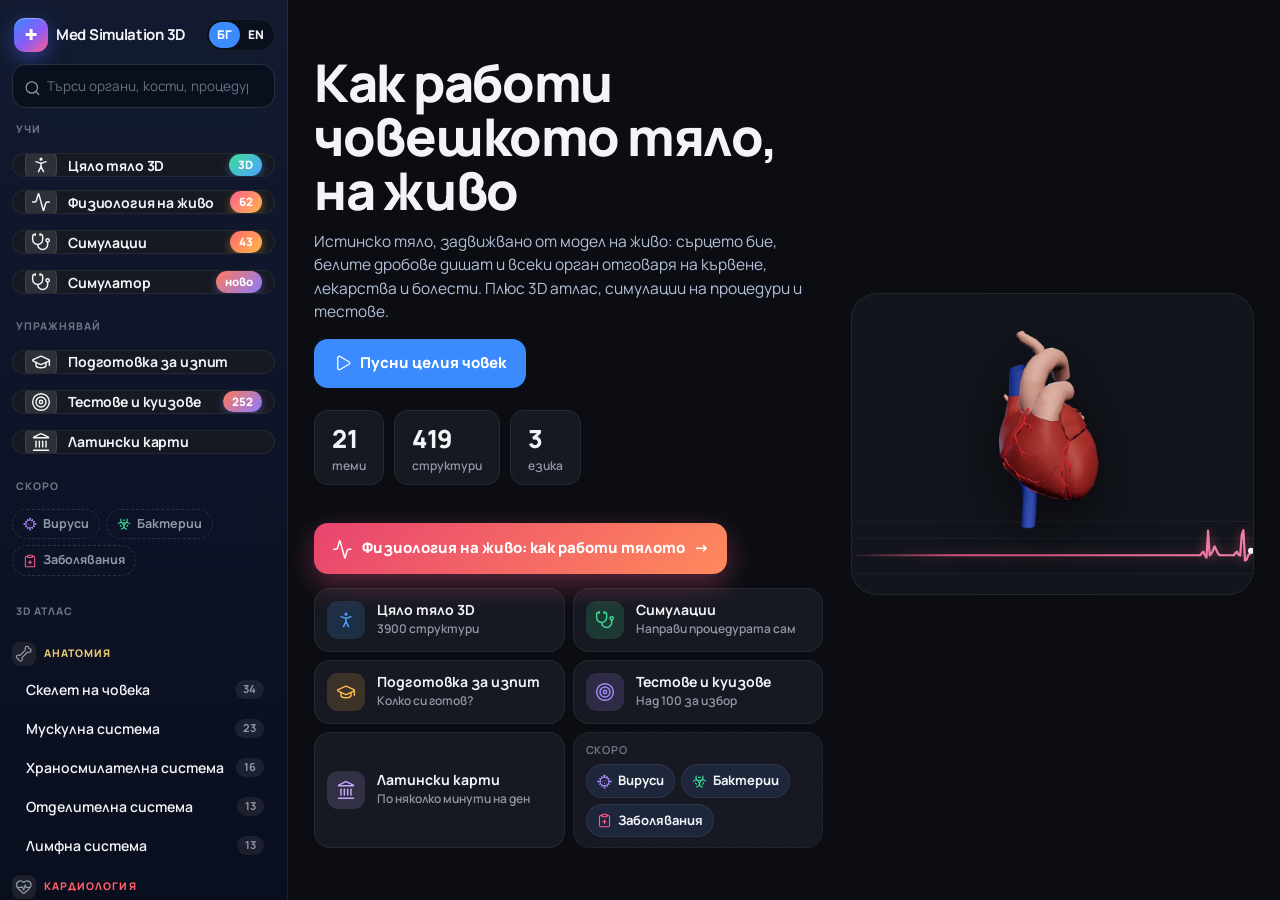
==== commit 80007330: "Publish site from 2e3968b (genkopenkov2-png)" ====
--- a/index.html
+++ b/index.html
@@ -13,9 +13,9 @@
     <meta name="apple-mobile-web-app-status-bar-style" content="black-translucent" />
     <meta name="apple-mobile-web-app-title" content="MedAtlas" />
     <link rel="icon" href="data:image/svg+xml,%3Csvg xmlns='http://www.w3.org/2000/svg' viewBox='0 0 32 32'%3E%3Crect width='32' height='32' rx='8' fill='%231f6feb'/%3E%3Cpath d='M13 7h6v6h6v6h-6v6h-6v-6H7v-6h6z' fill='white'/%3E%3C/svg%3E" />
-    <script type="module" crossorigin src="./assets/main-CTZAvVa5.js"></script>
+    <script type="module" crossorigin src="./assets/main-SokfHbsk.js"></script>
     <link rel="modulepreload" crossorigin href="./assets/modulepreload-polyfill-B5Qt9EMX.js">
-    <link rel="stylesheet" crossorigin href="./assets/main-r9jfRxRB.css">
+    <link rel="stylesheet" crossorigin href="./assets/main-l6ZDWj1S.css">
   </head>
   <body>
     <div id="splash" aria-hidden="true">
@@ -71,21 +71,29 @@
           <button id="b-cut" aria-pressed="false"><span data-ico="cut"></span> <em data-i18n="cutaway"></em></button>
           <input id="cut-pos" type="range" min="-1" max="1" step="0.01" value="0" class="hidden" aria-label="Cut position" />
         </div>
+        <button id="lang-m" class="only-mobile" type="button" aria-label="Language"></button>
       </header>
+      <button id="b-reset-m" class="only-mobile" type="button" data-ico="reset"></button>
       <div id="layers"></div>
 
       <section id="panel">
         <button id="sheet-handle" class="only-mobile" aria-label="Resize panel"><span></span></button>
+        <div id="sheet-head" role="button" tabindex="0">
+          <div class="sh-title"><b id="sh-name"></b><small id="sh-sub"></small></div>
+          <div id="sh-kpis" class="kpis"></div>
+        </div>
         <div class="tabs">
-          <button data-tab="info" class="active" data-i18n="explore"></button>
-          <button data-tab="steps" data-i18n="steps"></button>
-          <button data-tab="quiz" data-i18n="quiz"></button>
+          <button data-tab="ctl" class="only-mobile"><span class="tab-ico" data-ico="function"></span><em data-i18n="controls"></em></button>
+          <button data-tab="info" class="active"><span class="tab-ico" data-ico="book"></span><em data-i18n="explore"></em></button>
+          <button data-tab="steps"><span class="tab-ico" data-ico="mechanism"></span><em data-i18n="steps"></em></button>
+          <button data-tab="quiz"><span class="tab-ico" data-ico="quiz"></span><em data-i18n="quiz"></em></button>
           <button id="panel-toggle" class="icon only-desktop" aria-label="Collapse panel">–</button>
         </div>
         <div id="tab-info" class="tab">
           <div id="info-card"></div>
           <div id="parts"></div>
         </div>
+        <div id="tab-ctl" class="tab hidden"></div>
         <div id="tab-steps" class="tab hidden"></div>
         <div id="tab-quiz" class="tab hidden"></div>
       </section>
@@ -154,6 +162,8 @@
       <div id="body" class="hidden">
         <canvas id="body-view"></canvas>
         <div id="body-tip" class="hidden"></div>
+        <div id="body-pill" class="only-mobile"></div>
+        <button id="body-chip" class="hidden" type="button"></button>
         <div id="body-tools">
           <button id="bt-home"><span data-ico="reset"></span> <em data-bi18n="reset"></em></button>
           <button id="bt-xray" aria-pressed="false"><span data-ico="xray"></span> <em data-bi18n="xray"></em></button>
@@ -163,15 +173,16 @@
           <button id="body-handle" class="only-mobile" aria-label="Resize panel"><span></span></button>
           <div id="body-head"></div>
           <div class="b-scroll">
-            <h5 data-bi18n="layers"></h5>
-            <div id="body-layers"></div>
-            <h5 data-bi18n="presets"></h5>
-            <div id="body-presets"></div>
+            <h5 class="b-sys" data-bi18n="layers"></h5>
+            <div id="body-layers" class="b-sys"></div>
+            <h5 class="b-sys" data-bi18n="presets"></h5>
+            <div id="body-presets" class="b-sys"></div>
             <div class="search-wrap b-search"><span class="s-ico" data-ico="search"></span><input id="body-search" type="search" autocomplete="off" /></div>
             <div id="body-tabs" class="tabs">
-              <button data-btab="tree" data-bi18n="tree"></button>
-              <button data-btab="info" data-bi18n="info"></button>
-              <button data-btab="quiz" data-bi18n="quiz"></button>
+              <button data-btab="sys" class="only-mobile"><span class="tab-ico" data-ico="layers"></span><em data-bi18n="layers"></em></button>
+              <button data-btab="tree"><span class="tab-ico" data-ico="spread"></span><em data-bi18n="tree"></em></button>
+              <button data-btab="info"><span class="tab-ico" data-ico="book"></span><em data-bi18n="info"></em></button>
+              <button data-btab="quiz"><span class="tab-ico" data-ico="quiz"></span><em data-bi18n="quiz"></em></button>
             </div>
             <div id="body-tabc"></div>
           </div>
--- a/assets/main-l6ZDWj1S.css
+++ b/assets/main-l6ZDWj1S.css
@@ -0,0 +1 @@
+@import"https://fonts.googleapis.com/css2?family=Manrope:wght@400;500;600;700;800&display=swap";:root{--bg: #080c17;--bg2: #0b1022;--side: #0a0f1f;--panel: rgba(16, 23, 43, .78);--panel-solid: #101728;--card: rgba(21, 29, 51, .72);--card-hi: rgba(30, 41, 69, .85);--line: rgba(150, 175, 225, .13);--line2: rgba(150, 175, 225, .26);--text: #eef3fb;--muted: #8d9cb8;--dim: #64748f;--accent: #4ea1ff;--accent2: #9b7bff;--accent3: #ff5d8f;--ok: #3ddc97;--bad: #ff6b6b;--warn: #ffc457;--side-w: 288px;--sheet: 0px;--sh1: 0 1px 2px rgba(0, 0, 0, .3);--sh2: 0 6px 18px rgba(0, 0, 0, .35);--sh3: 0 18px 48px rgba(0, 0, 0, .5);--glow: 0 0 0 1px rgba(120, 160, 255, .18), 0 10px 40px rgba(10, 16, 34, .75);--r-sm: 10px;--r: 14px;--r-lg: 20px;--r-xl: 26px;--spring: cubic-bezier(.22, 1.2, .36, 1);--ease: cubic-bezier(.4, 0, .2, 1);--t-fast: .16s;--t: .26s;--t-slow: .5s;font-family:Manrope,Inter,system-ui,-apple-system,Segoe UI,Roboto,sans-serif;font-synthesis-weight:none;color:var(--text);-webkit-tap-highlight-color:transparent;accent-color:var(--accent)}@media (prefers-reduced-motion: reduce){:root{--t-fast: .01s;--t: .01s;--t-slow: .01s}*{animation-duration:.01ms!important;animation-iteration-count:1!important}}*{box-sizing:border-box}html,body{margin:0;height:100%;overflow:hidden;background:var(--bg)}body{display:flex;font-size:14px;line-height:1.5;background:radial-gradient(1100px 700px at 82% -12%,rgba(155,123,255,.16),transparent 70%),radial-gradient(900px 600px at -8% 4%,rgba(78,161,255,.13),transparent 70%),radial-gradient(700px 500px at 50% 110%,rgba(255,93,143,.08),transparent 70%),var(--bg)}.hidden{display:none!important}.muted{color:var(--muted)}.small{font-size:12.5px}*{scrollbar-width:thin;scrollbar-color:rgba(140,165,215,.25) transparent}*::-webkit-scrollbar{width:9px;height:9px}*::-webkit-scrollbar-track{background:transparent}*::-webkit-scrollbar-thumb{background:#8ca5d738;border-radius:99px;border:2px solid transparent;background-clip:padding-box}*::-webkit-scrollbar-thumb:hover{background:#8ca5d766;background-clip:padding-box}button{font:inherit;font-weight:600;color:var(--text);background:#24304e99;border:1px solid var(--line);border-radius:var(--r-sm);padding:8px 12px;cursor:pointer;white-space:nowrap;transition:background var(--t-fast) var(--ease),border-color var(--t-fast) var(--ease),transform var(--t-fast) var(--spring),box-shadow var(--t-fast) var(--ease),color var(--t-fast) var(--ease)}button:hover{background:#344673b8;border-color:var(--line2)}button:active{transform:scale(.96)}button:focus-visible{outline:none;box-shadow:0 0 0 2px var(--bg),0 0 0 4px var(--accent)}button[aria-pressed=true],button.active{background:linear-gradient(135deg,#2f7cf6,#6d5bf0);border-color:#7ba6ff;color:#fff;box-shadow:0 4px 16px #2f7cf659}button:disabled{opacity:.4;cursor:default;transform:none}button.icon{padding:6px 10px}button.ghost{background:transparent}input:focus-visible,select:focus-visible{outline:none}.only-mobile{display:none}#sidebar{width:var(--side-w);flex:none;background:linear-gradient(180deg,#141c34eb,#0a0f1ff5);border-right:1px solid var(--line);-webkit-backdrop-filter:blur(18px);backdrop-filter:blur(18px);display:flex;flex-direction:column;padding:16px 12px 14px;gap:10px;overflow:auto;z-index:20}.brand{display:flex;align-items:center;gap:8px}.logo-btn{display:flex;align-items:center;gap:10px;background:none;border:none;padding:2px;font-size:18px;font-weight:800;letter-spacing:-.01em;flex:1}.logo-btn:hover{background:none;transform:none}.logo-btn:hover .logo{transform:rotate(-8deg) scale(1.06)}.logo-btn i{font-style:normal;background:linear-gradient(90deg,var(--accent),var(--accent2));-webkit-background-clip:text;background-clip:text;color:transparent}.logo{width:34px;height:34px;border-radius:11px;background:linear-gradient(140deg,#3b86ff,#8b5cf6 55%,#ff5d8f);display:grid;place-items:center;font-weight:900;color:#fff;box-shadow:0 6px 20px #506eff73,inset 0 1px #ffffff59;transition:transform var(--t) var(--spring)}.lang{display:flex;background:#080d1acc;border:1px solid var(--line);border-radius:99px;padding:2px}.lang button{border:none;background:transparent;border-radius:99px;padding:4px 10px;font-size:12px;font-weight:800;box-shadow:none}.lang button:hover{background:#ffffff0f}.lang button.active{background:linear-gradient(135deg,#2f7cf6,#6d5bf0);box-shadow:0 2px 10px #2f7cf666}.search-wrap{position:relative}.s-ico{position:absolute;left:12px;top:50%;transform:translateY(-52%);color:var(--muted);font-size:17px;pointer-events:none;transition:color var(--t-fast) var(--ease)}.search-wrap:focus-within .s-ico{color:var(--accent)}#search{width:100%;padding:11px 12px 11px 34px;border-radius:var(--r);border:1px solid var(--line2);background:#080d1abf;color:var(--text);font:inherit;font-size:13.5px;outline:none;transition:border-color var(--t-fast) var(--ease),box-shadow var(--t-fast) var(--ease),background var(--t-fast) var(--ease)}#search::placeholder{color:var(--dim)}#search:focus{border-color:var(--accent);background:#0a1224f2;box-shadow:0 0 0 3px #4ea1ff2e}#results{display:flex;flex-direction:column;gap:2px;overflow:auto;flex:1 1 auto;min-height:0;overscroll-behavior:contain}#sidebar.searching>:not(.brand):not(.search-wrap):not(#results){display:none}#results button{text-align:left;background:transparent;border:none;border-radius:var(--r-sm);padding:8px 10px;white-space:normal;display:flex;flex-direction:column;font-weight:600}#results button small{color:var(--muted);font-size:11.5px;font-weight:500}#results button:hover{background:#3c508259}#results button:focus-visible{background:#3c508273;outline:2px solid var(--accent);outline-offset:-2px}#results button i{font-style:italic}#results .r-group{display:flex;flex-direction:column;gap:2px}#results .r-group+.r-group{margin-top:6px;padding-top:6px;border-top:1px solid var(--line2)}#results h6{margin:2px 10px;font-size:10.5px;font-weight:700;letter-spacing:.08em;text-transform:uppercase;color:var(--dim);display:flex;justify-content:space-between}#results h6 em{font-style:normal;font-weight:600;letter-spacing:0}#results .r-note{padding:6px 10px;font-size:11.5px}.cat{margin-top:4px}.cat h4{display:flex;align-items:center;gap:8px;margin:10px 0 4px;font-size:10.5px;letter-spacing:.1em;text-transform:uppercase;color:var(--c);font-weight:800}.cat-ico{width:24px;height:24px;border-radius:8px;display:grid;place-items:center;font-size:14px;background:color-mix(in srgb,var(--c) 18%,transparent)}#catalog button.topic{width:100%;display:flex;align-items:center;gap:8px;text-align:left;background:transparent;border:1px solid transparent;border-radius:var(--r-sm);padding:8px 10px 8px 13px;white-space:normal;position:relative;font-weight:600}#catalog button.topic span{flex:1}#catalog button.topic small{font-size:11px;font-weight:700;color:var(--muted);background:#ffffff12;border-radius:99px;padding:1px 8px}#catalog button.topic:hover{background:#3c50824d;transform:translate(2px)}#catalog button.topic.active{background:color-mix(in srgb,var(--c) 15%,rgba(18,28,51,.9));border-color:color-mix(in srgb,var(--c) 40%,transparent)}#catalog button.topic.active small{background:color-mix(in srgb,var(--c) 28%,transparent);color:#fff}#catalog button.topic:before{content:"";position:absolute;left:4px;top:50%;height:0;width:3px;border-radius:3px;background:var(--c);transform:translateY(-50%);transition:height var(--t) var(--spring)}#catalog button.topic.active:before{height:calc(100% - 16px)}.disclaimer{margin-top:auto;padding-top:10px;font-size:11px;color:var(--dim)}#scrim{display:none}#stage{position:relative;flex:1;min-width:0}#view{position:absolute;top:0;right:0;bottom:0;left:0;width:100%;height:100%;display:block;touch-action:none}#topbar{position:absolute;top:10px;left:12px;right:10px;display:flex;align-items:flex-start;gap:10px;pointer-events:none;z-index:3}#topbar>*{pointer-events:auto}#topbar .title{flex:1;min-width:0;pointer-events:none}#topbar small{font-weight:700;letter-spacing:.05em;text-transform:uppercase;font-size:11px}#topbar h1{margin:0;font-size:23px;line-height:1.2;text-shadow:0 2px 12px #000c}#t-sub{color:var(--muted);font-size:12.5px}.tools{display:flex;gap:5px;align-items:center;background:var(--panel);padding:5px;border-radius:12px;border:1px solid var(--line);-webkit-backdrop-filter:blur(8px);backdrop-filter:blur(8px)}.tools em{font-style:normal}#cut-pos{width:110px;accent-color:var(--accent)}#layers{position:absolute;top:84px;left:12px;display:flex;gap:6px;flex-wrap:wrap;z-index:2}#layers label{background:var(--panel);border:1px solid var(--line);padding:5px 11px;border-radius:99px;font-size:12px;cursor:pointer;display:flex;gap:6px;align-items:center}#layers input{accent-color:var(--accent)}#panel{position:absolute;top:72px;right:10px;bottom:72px;width:360px;background:var(--panel);border:1px solid var(--line);border-radius:16px;display:flex;flex-direction:column;overflow:hidden;-webkit-backdrop-filter:blur(10px);backdrop-filter:blur(10px);box-shadow:0 10px 40px #0008;z-index:3}#panel.collapsed{bottom:auto}#panel.collapsed .tab{display:none}.tabs{display:flex;gap:4px;padding:6px;border-bottom:1px solid var(--line)}.tabs button{flex:1}.tabs .icon{flex:none}.tab{padding:12px 14px;overflow:auto;flex:1;overscroll-behavior:contain}.tab h3{display:flex;align-items:center;gap:8px;margin:18px 0 6px;font-size:12px;text-transform:uppercase;letter-spacing:.08em;color:var(--muted)}.tab h3 .count{background:#18233d;border-radius:99px;padding:0 8px;font-size:11px}.tab h4{margin:12px 0 4px;font-size:11.5px;color:var(--accent);font-weight:700;letter-spacing:.03em}.ic-top{display:flex;align-items:center;justify-content:space-between;gap:6px;margin-bottom:8px}.badge{font-size:11px;font-weight:700;letter-spacing:.04em;color:var(--c);background:color-mix(in srgb,var(--c) 15%,transparent);border:1px solid color-mix(in srgb,var(--c) 35%,transparent);padding:2px 9px;border-radius:99px;white-space:nowrap;overflow:hidden;text-overflow:ellipsis}.ic-top .nav{display:flex;align-items:center;gap:4px}.ic-top .nav em{font-style:normal;font-size:11px;color:var(--muted);min-width:34px;text-align:center}.ic-top .nav button{padding:1px 10px;font-size:16px}#info-card h2{margin:0;font-size:21px;line-height:1.25}#info-card .alt,.alt{color:var(--muted);font-size:13px}.names{display:flex;flex-direction:column;gap:3px;margin:8px 0 4px}.names span{font-size:13px;color:#c6d2e4}.names b{display:inline-block;min-width:32px;font-size:10px;letter-spacing:.06em;color:var(--muted);background:#18233d;border-radius:5px;padding:0 5px;margin-right:6px;text-align:center}.names i{color:#f0d79b}#info-card p{margin:8px 0}.desc{font-size:14px}.sec{border-radius:12px;padding:9px 11px;margin:8px 0;background:#131e36;border:1px solid var(--line)}.sec h5{display:flex;align-items:center;gap:7px;margin:0 0 3px;font-size:11.5px;text-transform:uppercase;letter-spacing:.06em}.sec p{margin:0!important;font-size:13.5px;color:#d5deeb}.sec.fn h5{color:#7cc4ff}.sec.cl{background:#2a1a24;border-color:#ff6b8a33}.sec.cl h5{color:#ff8fa6}.sec.facts h5{color:#ffd479}.sec ul{margin:2px 0 0;padding-left:18px;font-size:13.5px;color:#d5deeb}#b-clear{margin-top:6px;font-size:12.5px}#parts ul{list-style:none;padding:0;margin:0;display:grid;gap:1px}#parts button{width:100%;text-align:left;background:transparent;border:none;padding:6px 9px;white-space:normal;display:flex;flex-direction:column;border-radius:9px}#parts button small{color:var(--muted);font-style:italic;font-size:11.5px}#parts button:hover{background:#18233d}#parts button.sel{background:linear-gradient(135deg,#1f3a6b,#2a2f6b)}.step-head{display:flex;justify-content:space-between;align-items:center;gap:6px}.step-title{font-size:17px;font-weight:700;margin:10px 0 4px}.dots{display:flex;gap:4px;margin:8px 0}.dots span{flex:1;height:4px;border-radius:2px;background:#26344f}.dots span.on{background:linear-gradient(90deg,var(--accent),var(--accent2))}.step-nav{display:flex;gap:6px;margin-top:12px}.step-nav button{flex:1}.mini-row{display:flex;gap:5px;flex-wrap:wrap;margin-top:6px}button.mini{font-size:12px;padding:3px 9px;border-radius:99px;background:#15233f}.quiz-q{font-size:20px;font-weight:800;margin:12px 0 2px}.quiz-q small{font-size:12px;color:var(--muted);font-weight:600;text-transform:uppercase;display:block}.quiz-fb.ok{color:var(--ok)}.quiz-fb.bad{color:var(--bad)}.big{font-size:40px;font-weight:800;background:linear-gradient(90deg,var(--accent),var(--accent2));-webkit-background-clip:text;background-clip:text;color:transparent}#anim{position:absolute;bottom:14px;left:50%;transform:translate(-50%);display:flex;align-items:center;gap:8px;background:var(--panel);border:1px solid var(--line);border-radius:14px;padding:6px 8px;z-index:3;-webkit-backdrop-filter:blur(8px);backdrop-filter:blur(8px)}#anim .speeds{display:flex;gap:2px}#anim .speeds button{padding:4px 8px}#anim-label{font-weight:600;font-size:13px}#labels{position:absolute;top:0;right:0;bottom:0;left:0;pointer-events:none;z-index:2}.label{position:absolute;transform:translate(-50%,-50%);font-size:12px;font-weight:600;background:#090f1cd9;border:1px solid var(--line2);padding:2px 8px;border-radius:7px;white-space:nowrap}.label.sel{border-color:var(--accent);color:#d6e8ff;box-shadow:0 0 12px #4ea1ff55}#tooltip{position:absolute;pointer-events:none;background:#0a1120;border:1px solid var(--accent);padding:4px 9px;border-radius:8px;font-size:12px;z-index:5;display:flex;flex-direction:column}#tooltip i{color:#f0d79b;font-size:11px}#home{position:absolute;top:0;right:0;bottom:0;left:0;overflow:auto;z-index:6;background:transparent;scroll-behavior:smooth}.home-inner{max-width:1160px;margin:0 auto;padding:40px 26px 56px}.hero{display:grid;grid-template-columns:1.2fr .95fr;gap:28px;align-items:center;min-height:360px}.kicker{display:inline-flex;align-items:center;gap:7px;font-size:11.5px;font-weight:800;letter-spacing:.14em;text-transform:uppercase;color:#cbd9f5;background:linear-gradient(135deg,#4ea1ff33,#9b7bff33);border:1px solid rgba(140,170,255,.3);border-radius:99px;padding:5px 14px;-webkit-backdrop-filter:blur(6px);backdrop-filter:blur(6px)}.hero h2{font-size:clamp(34px,5vw,52px);line-height:1.04;margin:16px 0 12px;letter-spacing:-.025em;font-weight:800;background:linear-gradient(104deg,#fff 10%,#cfe0ff 45%,#e3c6ff 75%,#ffc3da);-webkit-background-clip:text;background-clip:text;color:transparent}.hero p{color:#b2c0d8;font-size:15.5px;margin:0;max-width:56ch}.howto{margin-top:16px!important;font-size:12.5px!important;color:var(--dim)!important}#stats{display:flex;gap:10px;margin-top:22px;flex-wrap:wrap}.stat{background:var(--card);border:1px solid var(--line);border-radius:var(--r);padding:9px 17px;display:flex;flex-direction:column;-webkit-backdrop-filter:blur(12px);backdrop-filter:blur(12px);transition:transform var(--t) var(--spring),border-color var(--t) var(--ease)}.stat:hover{transform:translateY(-2px);border-color:var(--line2)}.stat b{font-size:25px;font-weight:800;letter-spacing:-.02em;background:linear-gradient(100deg,var(--accent),var(--accent2));-webkit-background-clip:text;background-clip:text;color:transparent}.stat span{font-size:12px;color:var(--muted);font-weight:600}.ctas{display:flex;gap:10px;flex-wrap:wrap;margin-top:22px;align-items:center}.cta{display:inline-flex;align-items:center;gap:9px;padding:13px 20px;border-radius:var(--r);font-weight:800;font-size:14.5px;background:linear-gradient(135deg,#ff4d7d,#b05cf6 55%,#6d7bff);border:none;color:#fff;white-space:normal;position:relative;overflow:hidden;box-shadow:0 10px 30px #be468c66,inset 0 1px #ffffff40}.cta:after{content:"";position:absolute;top:0;right:0;bottom:0;left:0;background:linear-gradient(120deg,transparent 30%,rgba(255,255,255,.22),transparent 70%);transform:translate(-120%);transition:transform .7s var(--ease)}.cta:hover{transform:translateY(-2px);box-shadow:0 14px 38px #be468c80}.cta:hover:after{transform:translate(120%)}.cta:active{transform:translateY(0) scale(.98)}.cta .cta-i{font-size:18px}.cta .cta-go{transition:transform var(--t) var(--spring)}.cta:hover .cta-go{transform:translate(4px)}.cta.ghost-cta{background:#1e2a4899;border:1px solid var(--line2);color:var(--text);font-weight:700;font-size:13.5px;padding:11px 16px;box-shadow:none}.cta.ghost-cta:hover{background:#2d3e69cc;box-shadow:var(--sh2)}.hero-art{position:relative;aspect-ratio:4 / 3;border-radius:var(--r-xl);overflow:hidden;border:1px solid var(--line);background:linear-gradient(160deg,#ff5d8f1a,#141c3480);box-shadow:var(--sh3)}.hero-art:before{content:"";position:absolute;top:-30%;right:-30%;bottom:-30%;left:-30%;background:radial-gradient(circle at 60% 45%,rgba(255,77,125,.3),transparent 55%);filter:blur(24px);animation:pulse 3.4s ease-in-out infinite}@keyframes pulse{50%{transform:scale(1.08);opacity:.75}}#hero-ecg{position:absolute;top:0;right:0;bottom:0;left:0;width:100%;height:100%;display:block}.home-sec{margin-top:48px}.sec-h{display:flex;align-items:center;gap:10px;margin:0 0 6px;font-size:21px;font-weight:800;letter-spacing:-.02em}.sec-h b{font-weight:800}.sec-dot{width:9px;height:9px;border-radius:50%;background:var(--c);box-shadow:0 0 14px var(--c);flex:none}.sec-sub{color:var(--muted);font-size:14px;margin:0 0 18px;max-width:70ch}.see-all{margin-left:auto;font-size:13px;font-weight:700;background:transparent;border-color:transparent;color:var(--accent);padding:5px 10px}.see-all:hover{background:#4ea1ff1f;border-color:transparent}.phys-feature{display:grid;grid-template-columns:repeat(auto-fill,minmax(320px,1fr));gap:14px}.pcard{display:flex;gap:14px;align-items:flex-start;text-align:left;white-space:normal;padding:16px 16px 15px;border-radius:var(--r-lg);background:linear-gradient(150deg,color-mix(in srgb,var(--c) 12%,var(--card)),var(--card));border:1px solid var(--line);position:relative;overflow:hidden;font-weight:600;-webkit-backdrop-filter:blur(14px);backdrop-filter:blur(14px);transition:transform var(--t) var(--spring),border-color var(--t) var(--ease),box-shadow var(--t) var(--ease),background var(--t) var(--ease)}.pcard:before{content:"";position:absolute;left:0;top:0;bottom:0;width:3px;background:var(--c)}.pcard:after{content:"";position:absolute;right:-40%;top:-60%;width:70%;height:180%;background:radial-gradient(circle,color-mix(in srgb,var(--c) 30%,transparent),transparent 65%);opacity:.5;transition:opacity var(--t) var(--ease);pointer-events:none}.pcard:hover{transform:translateY(-4px);border-color:color-mix(in srgb,var(--c) 55%,transparent);box-shadow:0 18px 44px #00000073}.pcard:hover:after{opacity:.9}.pcard:active{transform:translateY(-1px) scale(.995)}.pk{width:46px;height:46px;flex:none;border-radius:14px;display:grid;place-items:center;font-size:23px;background:color-mix(in srgb,var(--c) 20%,rgba(255,255,255,.04));border:1px solid color-mix(in srgb,var(--c) 35%,transparent)}.pbody{display:flex;flex-direction:column;gap:3px;min-width:0;flex:1}.pbody small{color:var(--c);font-weight:800;text-transform:uppercase;font-size:10.5px;letter-spacing:.08em}.pbody b{font-size:16.5px;font-weight:800;letter-spacing:-.01em;line-height:1.25}.psum{color:#a9b7cf;font-size:12.8px;font-weight:500;line-height:1.45;display:-webkit-box;-webkit-line-clamp:3;-webkit-box-orient:vertical;overflow:hidden}.pmeta{display:flex;gap:6px;flex-wrap:wrap;margin-top:7px}.pmeta em{font-style:normal;font-size:10.5px;font-weight:700;color:#c4d1e6;background:#ffffff12;border-radius:99px;padding:2px 9px}.pgo{align-self:center;color:var(--c);font-size:18px;opacity:.6;transition:transform var(--t) var(--spring),opacity var(--t) var(--ease)}.pcard:hover .pgo{transform:translate(4px);opacity:1}#chips{display:flex;gap:8px;flex-wrap:wrap;margin:0 0 18px}.chip{border-radius:99px;padding:8px 15px;background:#19233cb3;font-weight:700;font-size:13px}.chip:hover{transform:translateY(-1px)}.chip.active{background:color-mix(in srgb,var(--c, #4ea1ff) 24%,rgba(25,35,60,.9));border-color:color-mix(in srgb,var(--c, #4ea1ff) 60%,transparent);color:#fff;box-shadow:0 4px 16px color-mix(in srgb,var(--c, #4ea1ff) 28%,transparent)}#cards{display:grid;grid-template-columns:repeat(auto-fill,minmax(258px,1fr));gap:16px}.card{text-align:left;background:var(--card);border:1px solid var(--line);border-radius:var(--r-lg);padding:0;white-space:normal;display:flex;flex-direction:column;overflow:hidden;position:relative;-webkit-backdrop-filter:blur(12px);backdrop-filter:blur(12px);transition:transform var(--t) var(--spring),border-color var(--t) var(--ease),box-shadow var(--t) var(--ease)}.card:hover{background:var(--card);border-color:color-mix(in srgb,var(--c) 55%,transparent);transform:translateY(-5px);box-shadow:0 20px 44px #00000080,0 0 0 1px color-mix(in srgb,var(--c) 28%,transparent)}.card:active{transform:translateY(-2px) scale(.995)}.thumb{aspect-ratio:3 / 2;display:grid;place-items:center;background:radial-gradient(circle at 50% 62%,color-mix(in srgb,var(--c) 28%,transparent),transparent 68%),linear-gradient(180deg,#18223ee6,#0d1325e6);border-bottom:1px solid var(--line);overflow:hidden}.thumb img{width:100%;height:100%;object-fit:contain;transition:transform var(--t-slow) var(--spring)}.card:hover .thumb img{transform:scale(1.08) translateY(-2px)}.thumb .ph{font-size:54px;opacity:.55}.card-body{padding:13px 15px 15px;display:flex;flex-direction:column;gap:3px}.card small{color:var(--c);font-weight:800;text-transform:uppercase;font-size:10.5px;letter-spacing:.07em}.card b{font-size:17px;font-weight:800;letter-spacing:-.01em}.card i{color:var(--muted);font-size:12.5px;font-style:normal;font-weight:500}.card span{color:#a9b7cf;font-size:13px;margin-top:5px;font-weight:500;line-height:1.45}.meta{display:flex;gap:6px;flex-wrap:wrap;margin-top:9px}.meta em{font-style:normal;font-size:10.5px;font-weight:700;color:#c4d1e6;background:#ffffff12;border-radius:99px;padding:2px 9px}.quiz-link{--c1: #ff7a59;--c2: #8b7bff;display:flex;align-items:center;gap:11px;width:100%;margin:3px 0;padding:11px 12px;border-radius:var(--r);text-align:left;font-weight:700;background:linear-gradient(135deg,color-mix(in srgb,var(--c1) 14%,transparent),color-mix(in srgb,var(--c2) 18%,transparent));border:1px solid color-mix(in srgb,var(--c2) 30%,transparent);position:relative;overflow:hidden}.quiz-link:after{content:"";position:absolute;right:-30%;top:-80%;width:60%;height:260%;background:radial-gradient(circle,color-mix(in srgb,var(--c1) 35%,transparent),transparent 60%);opacity:.45;transition:opacity var(--t) var(--ease);pointer-events:none}.quiz-link:hover{transform:translateY(-1px);border-color:color-mix(in srgb,var(--c2) 55%,transparent);box-shadow:var(--sh2)}.quiz-link:hover:after{opacity:.85}.quiz-link .qi{width:32px;height:32px;border-radius:10px;display:grid;place-items:center;background:#ffffff1a;font-size:17px;border:1px solid rgba(255,255,255,.1)}.quiz-link b{flex:1;font-size:14px;font-weight:700;letter-spacing:-.01em}.quiz-link small{font-weight:800;font-size:11.5px;color:#fff;background:linear-gradient(135deg,var(--c1),var(--c2));border-radius:99px;padding:2px 9px;box-shadow:0 3px 10px color-mix(in srgb,var(--c2) 40%,transparent)}#quiz-link{--c1: #ff7a59;--c2: #8b7bff}.body-link{--c1: #3ddc97;--c2: #4ea1ff}.physio-link{--c1: #ff5d8f;--c2: #ffb84d}.sims-link{--c1: #ff6b6b;--c2: #ffb84d}body.at-quizzes #quiz-link,body.at-latin #latin-link,body.at-exam #exam-link,body.at-body .body-link,body.at-physio .physio-link,body.at-phys .physio-link,body.at-sims .sims-link,body.at-sim .sims-link{border-color:color-mix(in srgb,var(--c2) 75%,transparent);box-shadow:0 0 0 1px color-mix(in srgb,var(--c2) 45%,transparent),0 6px 20px color-mix(in srgb,var(--c2) 22%,transparent)}.cta{margin-top:16px;padding:12px 18px;border-radius:14px;font-weight:800;font-size:15px;background:linear-gradient(135deg,#ff7a59,#8b5cf6);border:none;box-shadow:0 10px 30px #8b5cf655;white-space:normal}.cta:hover{background:linear-gradient(135deg,#ff8f73,#9d75ff)}#quizzes{position:absolute;top:0;right:0;bottom:0;left:0;overflow:auto;z-index:6;background:radial-gradient(1000px 500px at 85% -10%,#8b5cf633,transparent),radial-gradient(800px 500px at 0% 0%,#ff7a5922,transparent),var(--bg)}.q-hero h2{font-size:40px;line-height:1.1;margin:12px 0 10px;background:linear-gradient(90deg,#fff,#ffc9b8 50%,#c8a8ff);-webkit-background-clip:text;background-clip:text;color:transparent}.q-hero p{color:#b5c2d6;font-size:15px;margin:0;max-width:760px}.q-stats{display:flex;gap:10px;margin-top:18px;flex-wrap:wrap}.q-h{font-size:18px;margin:28px 0 12px;display:flex;gap:8px;align-items:baseline}.q-chips{display:flex;gap:8px;flex-wrap:wrap;margin-bottom:10px}.q-featured{display:grid;grid-template-columns:repeat(auto-fill,minmax(250px,1fr));gap:14px}.q-grid{display:grid;grid-template-columns:repeat(auto-fill,minmax(280px,1fr));gap:12px;margin-top:8px}.qcard{display:flex;gap:12px;align-items:flex-start;text-align:left;white-space:normal;padding:14px;border-radius:16px;background:var(--card);border:1px solid var(--line);position:relative;overflow:hidden}.qcard:before{content:"";position:absolute;left:0;top:0;bottom:0;width:4px;background:var(--c);opacity:.85}.qcard:hover{background:color-mix(in srgb,var(--c) 9%,var(--card));border-color:color-mix(in srgb,var(--c) 55%,transparent);transform:translateY(-2px);box-shadow:0 12px 28px #0008}.qcard.feat{padding:18px;background:linear-gradient(145deg,color-mix(in srgb,var(--c) 22%,#121c33),#101829);border-color:color-mix(in srgb,var(--c) 40%,transparent)}.qcard.feat .qk{width:52px;height:52px;font-size:28px}.qcard.feat b{font-size:18px}.qk{flex:none;width:42px;height:42px;border-radius:12px;display:grid;place-items:center;font-size:22px;background:color-mix(in srgb,var(--c) 18%,transparent)}.qbody{display:flex;flex-direction:column;gap:2px;min-width:0}.qbody small{color:var(--c);font-weight:700;font-size:10.5px;letter-spacing:.05em;text-transform:uppercase}.qbody b{font-size:15.5px;line-height:1.3}.qbody>span{color:#aab7ca;font-size:12.5px}.qmeta{display:flex;flex-wrap:wrap;gap:6px;margin-top:6px}.qmeta em{font-style:normal;font-size:11px;color:#c7d3e6;background:#18233d;border-radius:99px;padding:1px 8px}.qmeta em.best{color:#ffd166;background:#ffd16618}.runner{max-width:760px;margin:0 auto;padding:24px 20px 40px}.r-top{display:flex;align-items:center;gap:12px}.r-quit{flex:none}.r-title{flex:1;min-width:0;display:flex;flex-direction:column}.r-title small{color:var(--c);font-weight:700;font-size:11px;text-transform:uppercase;letter-spacing:.05em}.r-title b{font-size:17px;overflow:hidden;text-overflow:ellipsis;white-space:nowrap}.r-score{flex:none;font-weight:800;color:var(--ok);background:#3ddc9718;border:1px solid #3ddc9744;border-radius:99px;padding:4px 12px}.r-bar{height:8px;border-radius:4px;background:#1c2842;margin:16px 0 6px;overflow:hidden}.r-bar span{display:block;height:100%;background:linear-gradient(90deg,var(--c),#8b7bff);border-radius:4px;transition:width .35s ease}.r-count{color:var(--muted);font-size:12.5px}.r-card{margin:14px 0;padding:22px;border-radius:20px;background:linear-gradient(160deg,color-mix(in srgb,var(--c) 14%,#121c33),#0f1729);border:1px solid color-mix(in srgb,var(--c) 30%,transparent)}.r-prompt{color:#c9d5e8;font-size:15px;font-weight:600}.r-detail{font-size:26px;font-weight:800;margin-top:8px;line-height:1.25}.r-detail.lat{font-style:italic;font-family:Georgia,Times New Roman,serif;color:#ffe2a8}.r-detail.long{font-size:17px;font-weight:600;line-height:1.5}.r-other{color:var(--muted);margin-top:4px}.r-opts{display:grid;grid-template-columns:1fr 1fr;gap:10px}.r-opt{display:flex;align-items:center;gap:12px;text-align:left;white-space:normal;padding:14px;border-radius:14px;min-height:60px;background:var(--card);font-size:15px;font-weight:600}.r-opt .l{flex:none;width:30px;height:30px;border-radius:9px;display:grid;place-items:center;background:#22325a;font-weight:800;font-size:13px}.r-opt .t{display:flex;flex-direction:column}.r-opt .t i{font-weight:400;font-size:12px;color:var(--muted);font-style:normal}.r-opt:hover:not(:disabled){border-color:var(--c);background:color-mix(in srgb,var(--c) 12%,var(--card))}.r-opt:disabled{opacity:1;cursor:default}.r-opt.ok{background:#3ddc9722;border-color:var(--ok);animation:pop .35s}.r-opt.ok .l{background:var(--ok);color:#062}.r-opt.bad{background:#ff6b6b22;border-color:var(--bad);animation:shake .35s}.r-opt.bad .l{background:var(--bad);color:#300}.r-opt.dim{opacity:.5!important}@keyframes pop{50%{transform:scale(1.03)}}@keyframes shake{25%{transform:translate(-5px)}75%{transform:translate(5px)}}.r-fb{margin-top:14px;padding:14px 16px;border-radius:14px;border:1px solid}.r-fb.ok{background:#3ddc9712;border-color:#3ddc9755}.r-fb.ok>b{color:var(--ok)}.r-fb.bad{background:#ff6b6b12;border-color:#ff6b6b55}.r-fb.bad>b{color:var(--bad)}.r-fb p{margin:6px 0 0;color:#c9d5e8}.r-actions{display:flex;gap:8px;margin-top:12px;flex-wrap:wrap;justify-content:flex-end}.r-actions button{min-height:42px}.r-next{min-width:140px}.r-keys{font-size:12px;text-align:center;margin-top:14px}.res-card{text-align:center;margin:18px 0;padding:28px 20px;border-radius:22px;background:linear-gradient(160deg,color-mix(in srgb,var(--c) 18%,#121c33),#0f1729);border:1px solid color-mix(in srgb,var(--c) 35%,transparent)}.res-card .big{font-size:52px}.res-card .r-actions{justify-content:center}.res-pct{color:var(--muted);font-weight:700}.res-stars{font-size:44px;letter-spacing:6px}.res-stars span{color:#2a3654;display:inline-block}.res-stars span.on{color:#ffd166;text-shadow:0 0 18px #ffd16688;animation:starIn .5s both}@keyframes starIn{0%{transform:scale(0) rotate(-90deg)}}.review{display:flex;flex-direction:column;gap:10px}.rv{padding:14px;border-radius:14px;background:var(--card);border:1px solid var(--line)}.rv-q{color:#c9d5e8;margin-bottom:6px}.rv-a{font-weight:600;font-size:13.5px}.rv-a.ok{color:var(--ok)}.rv-a.bad{color:var(--bad)}.rv p{margin:6px 0;font-size:13px}.rv button{margin-top:4px;font-size:12.5px}.body-link{background:linear-gradient(135deg,#3ddc9722,#4ea1ff2e);border-color:#4ea1ff55;margin-bottom:0}.body-link:hover{background:linear-gradient(135deg,#3ddc9740,#4ea1ff50)}.ctas{display:flex;gap:10px;flex-wrap:wrap}.body-cta{background:linear-gradient(135deg,#15b67a,#2f7cf6);box-shadow:0 10px 30px #2f7cf655}.body-cta:hover{background:linear-gradient(135deg,#23c98a,#4b8ff8)}#body{position:absolute;top:0;right:0;bottom:0;left:0;z-index:6;background:radial-gradient(900px 600px at 40% 30%,#16264a,#0b1120 70%)}#body-view{position:absolute;top:0;right:0;bottom:0;left:0;width:100%;height:100%;display:block;touch-action:none}#body-tip{position:absolute;pointer-events:none;background:#0b1222ee;border:1px solid var(--line2);border-radius:10px;padding:6px 10px;display:flex;flex-direction:column;max-width:240px;z-index:4}#body-tip i{color:#ffe2a8;font-size:12px}#body-tools{position:absolute;top:12px;left:14px;display:flex;gap:6px;z-index:3}#body-tools button{background:var(--panel)}#body-load{position:absolute;left:50%;top:14px;transform:translate(-50%);z-index:4;background:#0b1222f0;border:1px solid var(--line2);border-radius:12px;padding:8px 14px;font-weight:600;display:flex;align-items:center;gap:8px;flex-wrap:wrap;min-width:230px}#body-load .bar{flex-basis:100%;height:4px;border-radius:2px;background:#22304d;overflow:hidden}#body-load .bar i{display:block;height:100%;background:linear-gradient(90deg,#3ddc97,#4ea1ff);transition:width .3s}#body-load .bad{color:var(--bad)}.spin{width:14px;height:14px;border-radius:50%;border:2px solid #4ea1ff44;border-top-color:#4ea1ff;animation:spin .8s linear infinite}@keyframes spin{to{transform:rotate(360deg)}}#body-panel{position:absolute;top:10px;right:10px;bottom:10px;width:380px;background:var(--panel);border:1px solid var(--line);border-radius:16px;display:flex;flex-direction:column;overflow:hidden;-webkit-backdrop-filter:blur(10px);backdrop-filter:blur(10px);box-shadow:0 10px 40px #0008;z-index:3}#body-head{padding:12px 14px 4px}.bh-t{display:flex;align-items:baseline;gap:8px}.bh-t b{font-size:18px}.bh-t small{color:var(--muted)}.b-scroll{flex:1;overflow:auto;padding:0 12px 16px}.b-scroll h5{margin:10px 0 6px;font-size:11px;text-transform:uppercase;letter-spacing:.08em;color:var(--muted)}#body-layers{display:grid;grid-template-columns:1fr 1fr;gap:6px}.ly{display:flex;align-items:center;gap:7px;text-align:left;white-space:normal;font-size:12.5px;padding:7px 9px;line-height:1.25;opacity:.62}.ly span{font-size:15px}.ly.on{opacity:1;background:color-mix(in srgb,var(--c) 22%,#121c33);border-color:color-mix(in srgb,var(--c) 70%,transparent);box-shadow:inset 3px 0 0 var(--c)}#body-presets{display:flex;gap:6px;flex-wrap:wrap}#body-presets .chip{padding:5px 10px;font-size:12px}.b-search{margin:12px 0 6px}#body-search{width:100%;padding:10px 12px 10px 32px;border-radius:12px;border:1px solid var(--line2);background:#0a1222;color:var(--text);font:inherit;font-size:13.5px;outline:none}#body-search:focus{border-color:var(--accent);box-shadow:0 0 0 3px #4ea1ff33}#body-tabs{padding:6px 0;position:sticky;top:0;background:var(--panel);z-index:1}#body-tabc{padding-top:6px}.tree{margin-top:4px}.tr{display:flex;align-items:center;gap:4px;padding-left:calc(var(--d) * 14px)}.tr.sel .nm{background:#2f7cf633;border-color:#4ea1ff88}.tr small{color:var(--muted);font-size:11px;flex:none;padding-right:4px}.tw{flex:none;width:22px;height:26px;padding:0;border:none;background:none;color:var(--muted);display:inline-flex;align-items:center;justify-content:center}.ck{flex:none;width:18px;height:18px;padding:0;border-radius:5px;border:1.5px solid #5a6b8c;background:transparent;position:relative}.ck.on{background:#3d8bfd;border-color:#3d8bfd}.ck.on:after{content:"✓";position:absolute;top:0;right:0;bottom:0;left:0;display:grid;place-items:center;font-size:12px;font-weight:800;color:#fff}.ck.mixed:after{content:"";position:absolute;left:3px;right:3px;top:6.5px;height:2px;background:#8fb6ff}.nm{flex:1;min-width:0;text-align:left;background:none;border:1px solid transparent;padding:4px 6px;font-size:13px;overflow:hidden;text-overflow:ellipsis}.nm:hover{background:#ffffff0d}.nm em{font-style:normal;font-size:10.5px;color:var(--muted);margin-left:6px}.nm i{display:block;font-size:11px;color:#c9b88f;overflow:hidden;text-overflow:ellipsis}.credit{font-size:11px;color:var(--muted);margin-top:14px}.bres{display:flex;flex-direction:column;gap:4px}.bres button{text-align:left;white-space:normal;display:flex;flex-direction:column}.bres small{color:var(--muted);font-size:11.5px}.bi h3{margin:6px 0 8px;font-size:20px;line-height:1.25}.crumbs{display:flex;flex-wrap:wrap;align-items:center;gap:2px;font-size:11.5px;color:var(--muted)}.crumbs button{padding:1px 6px;font-size:11.5px;background:none;border-color:transparent;color:var(--c)}.bi .names div{display:flex;gap:8px;align-items:baseline;margin:3px 0}.bi .names b{flex:none;min-width:34px;font-size:10px;letter-spacing:.06em;color:var(--muted);background:#18233d;border-radius:5px;padding:0 5px;text-align:center}.bi .names i{color:#ffe2a8}.bi-actions{display:grid;grid-template-columns:1fr 1fr;gap:6px;margin:12px 0}.bi h4{margin:12px 0 6px;font-size:12px;color:var(--muted);text-transform:uppercase;letter-spacing:.06em}.kids{display:flex;flex-wrap:wrap;gap:5px}.kids button{font-size:12px;padding:4px 9px;white-space:normal;text-align:left}.wide{width:100%;margin-top:10px;min-height:42px}#body-panel .alt{color:var(--muted)}#body-panel .alt i{color:#ffe2a8}body.at-home #panel,body.at-home #layers,body.at-home .tools{display:none}@media (min-width: 861px){.only-desktop{display:inline-block}#home{z-index:6}}@media (max-width: 860px){.only-mobile{display:inline-flex;align-items:center;justify-content:center}.only-desktop{display:none!important}#sidebar{position:fixed;inset:0 auto 0 0;width:min(88vw,340px);transform:translate(-100%);transition:transform .22s ease;box-shadow:0 0 40px #000;padding-top:max(14px,env(safe-area-inset-top))}body.side-open #sidebar{transform:none}body.side-open #scrim{display:block;position:fixed;top:0;right:0;bottom:0;left:0;background:#0008;z-index:15}#topbar{top:max(8px,env(safe-area-inset-top));left:8px;right:8px;flex-wrap:wrap;gap:8px;z-index:7}#open-side{width:42px;height:42px;font-size:18px;border-radius:12px;background:var(--panel)}#topbar h1{font-size:17px}#t-sub{font-size:11.5px}.tools{width:100%;overflow-x:auto;scrollbar-width:none;justify-content:flex-start}.tools::-webkit-scrollbar{display:none}.tools button{padding:7px 10px;font-size:13px;min-height:38px;flex:none}#cut-pos{flex:none;width:120px}#layers{top:calc(max(8px,env(safe-area-inset-top)) + 104px);left:8px}#panel{top:auto;left:0;right:0;bottom:0;width:auto;border-radius:20px 20px 0 0;border-bottom:none;transition:height .25s ease;padding-bottom:env(safe-area-inset-bottom)}#panel.dragging{transition:none}#panel.sheet-peek{height:118px}#panel.sheet-half{height:48%}#panel.sheet-full{height:calc(100% - 64px)}#panel.sheet-peek .tab{overflow:hidden}#sheet-handle{display:flex;width:100%;height:22px;background:none;border:none;padding:0;touch-action:none;cursor:grab}#sheet-handle span{width:44px;height:5px;border-radius:3px;background:#4a5a78}.tabs{padding:0 8px 6px}.tabs button{min-height:40px;font-size:14px}.tab{padding:10px 14px 18px}#parts button{padding:9px 10px}#anim{bottom:calc(var(--sheet) + 8px);left:auto;right:8px;transform:none;padding:4px 6px;gap:4px}#anim-label{display:none}#anim button{min-height:34px}.home-inner{padding:70px 14px 30px}.hero{grid-template-columns:1fr}.hero-art{order:-1;width:100%;max-width:360px;justify-self:center;margin:0 auto -10px}.hero h2{font-size:30px}#chips{flex-wrap:nowrap;overflow-x:auto;margin:18px -14px 12px;padding:0 14px;scrollbar-width:none}.chip{flex:none}#cards{grid-template-columns:repeat(auto-fill,minmax(min(100%,260px),1fr))}.q-hero h2{font-size:30px}.q-chips{flex-wrap:nowrap;overflow-x:auto;margin:0 -14px 10px;padding:0 14px;scrollbar-width:none}.q-chips::-webkit-scrollbar{display:none}.q-grid,.q-featured{grid-template-columns:1fr}.runner{padding:64px 12px 30px}.r-quit span{display:none}.r-card{padding:16px}.r-detail{font-size:21px}.r-detail.long{font-size:15.5px}.r-opts{grid-template-columns:1fr;gap:8px}.r-opt{min-height:54px;padding:11px 12px}.r-keys{display:none}.r-actions button{flex:1}#body-panel{top:auto;left:0;right:0;bottom:0;width:auto;border-radius:20px 20px 0 0;border-bottom:none;transition:height .25s ease;padding-bottom:env(safe-area-inset-bottom)}#body-panel.sheet-peek{height:150px}#body-panel.sheet-half{height:52%}#body-panel.sheet-full{height:calc(100% - 64px)}#body-handle{display:flex;width:100%;height:24px;background:none;border:none;padding:0;justify-content:center;align-items:center;flex:none}#body-handle span{width:44px;height:5px;border-radius:3px;background:#4a5a78}#body-head{padding-top:0}#body-tools{top:max(8px,env(safe-area-inset-top));left:auto;right:8px}#body-tools em{display:none}#body-tools button{min-height:42px;min-width:42px}#body-load{top:60px}#body-layers{grid-template-columns:1fr 1fr}.ly{min-height:40px}.tw{width:30px;height:34px}.ck{width:22px;height:22px}.nm{padding:6px}.label{font-size:11px}}@media (max-width: 860px){body.at-home #topbar{pointer-events:none}body.at-home #topbar .title{visibility:hidden}}.sims-cta{background:linear-gradient(135deg,#ff5d6c,#ff9f2e);box-shadow:0 10px 30px #ff7a5955}.sims-cta:hover{background:linear-gradient(135deg,#ff7381,#ffb24d)}#sims{position:absolute;top:0;right:0;bottom:0;left:0;overflow:auto;z-index:6;background:radial-gradient(1000px 500px at 85% -10%,#ff6b6b2e,transparent),radial-gradient(800px 500px at 0% 0%,#ffb84d22,transparent),var(--bg)}.sim-hero h2{background:linear-gradient(90deg,#fff,#ffd0a8 50%,#ff9fb0);-webkit-background-clip:text;background-clip:text;color:transparent}#sim{position:absolute;top:0;right:0;bottom:0;left:0;z-index:7;background:radial-gradient(900px 600px at 40% 30%,#1b2747,#0b1120 70%)}#sim-view{position:absolute;top:0;right:0;bottom:0;left:0;width:100%;height:100%;display:block;touch-action:none}#sim-top{position:absolute;top:12px;left:12px;display:flex;gap:10px;align-items:center;background:var(--panel);border:1px solid var(--line);border-radius:14px;padding:6px 12px 6px 6px;z-index:2;max-width:calc(100% - 440px)}#sim-top div{display:flex;flex-direction:column;line-height:1.25;min-width:0}#sim-top small{font-size:11px;font-weight:700;text-transform:uppercase;letter-spacing:.06em}#sim-top b{font-size:15px;white-space:nowrap;overflow:hidden;text-overflow:ellipsis}#sim-mon{position:absolute;left:12px;bottom:12px;width:380px;background:#020a06ee;border:1px solid #1d4d33;border-radius:14px;padding:8px 10px;z-index:2;font-family:ui-monospace,SF Mono,Menlo,monospace;box-shadow:0 10px 30px #0009}#sim-ecg{width:100%;height:64px;display:block;background:#04110b;border-radius:8px}.vit{display:flex;gap:10px;margin-top:6px;flex-wrap:wrap}.vit span{display:flex;flex-direction:column;font-size:20px;font-weight:700;line-height:1.1}.vit small{font-size:10px;font-weight:600;opacity:.75}.vit .hr{color:#3dff8a}.vit .bp{color:#ff6b8a}.vit .sp{color:#4fd8ff}.vit .rr{color:#ffe066}.vit .rh{color:#cfe8d8;font-size:13px}.vit .alarm{animation:alarm .8s steps(2) infinite}@keyframes alarm{50%{color:#ff3b3b}}#sim-panel{position:absolute;top:12px;right:12px;bottom:12px;width:400px;background:var(--panel);border:1px solid var(--line);border-radius:16px;display:flex;flex-direction:column;overflow:hidden;z-index:3;box-shadow:0 10px 40px #0008;-webkit-backdrop-filter:blur(10px);backdrop-filter:blur(10px)}#sim-panel.shake{animation:shake .35s}@keyframes shake{25%{transform:translate(-6px)}75%{transform:translate(6px)}}.sp-head{padding:12px 14px 8px;border-bottom:1px solid var(--line)}.sp-head h4{margin:4px 0 2px;font-size:17px}.sp-head small{color:var(--muted);font-size:12px}.goal{margin:4px 0;color:#c9d6ea;font-size:13.5px}.goal em{color:var(--accent);font-style:normal;font-weight:700}.prog{display:flex;gap:3px;margin-bottom:6px}.prog i{flex:1;height:5px;border-radius:3px;background:#22304d}.prog i.d{background:var(--ok)}.prog i.c{background:var(--accent)}.sp-scroll{flex:1;overflow:auto;padding:12px 14px}.sp-scroll h3{margin:0 0 4px;font-size:20px}.sp-foot{display:flex;gap:6px;padding:8px 10px;border-top:1px solid var(--line)}.sp-foot .btn{flex:1}.fb{margin-top:8px;padding:8px 10px;border-radius:10px;font-size:13px;line-height:1.45;border:1px solid var(--line)}.fb.ok{background:#0f3a2a;border-color:#2c8d63}.fb.bad{background:#3a2a10;border-color:#a77a2a}.fb.harm{background:#451820;border-color:#c2414f}.fb.hint{background:#172a4d;border-color:#3f6fc0}.tray{display:grid;grid-template-columns:repeat(auto-fill,minmax(112px,1fr));gap:6px}.tool{display:flex;flex-direction:column;align-items:center;gap:3px;padding:8px 6px;white-space:normal;text-align:center;font-size:11.5px;line-height:1.25;border-radius:12px;background:#131e36}.tool span{font-size:22px;line-height:1}.tool b{font-weight:600}.tool.act{background:#1a2240;border-style:dashed}.tool.done{background:#0f3a2a;border-color:#2c8d63;opacity:.7}.dec{display:flex;flex-direction:column;gap:8px}.dec b{font-size:14.5px}.btn.opt{white-space:normal;text-align:left;padding:10px 12px}.case{background:#131e36;border:1px solid var(--line);border-radius:12px;padding:10px 12px;margin:10px 0}.case p{margin:4px 0 0;color:#c9d6ea}.modes{display:flex;flex-direction:column;gap:8px;margin-top:12px}.btn.primary,.modes .primary{background:linear-gradient(135deg,#2f7cf6,#5b5ff0);border-color:#6c9cff;font-weight:700}.deb{text-align:center;padding:10px 0 6px}.deb .stars{font-size:30px;color:#ffd166;letter-spacing:4px}.deb .score{display:block;font-size:44px;line-height:1}.deb .score small{font-size:16px;color:var(--muted)}.deb-log{padding-left:18px;margin:6px 0}.deb-log li{margin-bottom:8px;font-size:12.5px}.deb-log li b{display:block;font-size:13px}.deb-log li span{color:#b5c2d6}.deb-log li em{display:block;color:#ffb3b3;font-style:normal}.deb-log li.ok::marker{color:var(--ok)}.deb-log li.warn::marker{color:#ffb84d}.deb-log li.skip::marker{color:var(--bad)}.sim-ext{position:absolute;top:0;right:0;bottom:0;left:0;display:flex;flex-direction:column}.sim-ext-bar{display:flex;gap:12px;align-items:center;padding:8px 12px;background:var(--panel);border-bottom:1px solid var(--line)}.sim-ext iframe{flex:1;border:0;width:100%;background:#000}#sim-tip{position:absolute;z-index:9;max-width:270px;background:#090f1cf2;border:1px solid var(--line2);border-radius:10px;padding:6px 10px;font-size:12.5px;opacity:0;pointer-events:none;transition:opacity .2s}#sim-tip.on{opacity:1}@media (max-width: 860px){#sim-top{top:8px;left:8px;right:8px;max-width:none}#sim-mon{top:64px;bottom:auto;left:8px;width:210px;padding:5px 6px}#sim-ecg{height:40px}.vit{gap:6px}.vit span{font-size:14px}.vit .rh{display:none}#sim-panel{top:auto;left:0;right:0;bottom:0;width:auto;height:50%;border-radius:16px 16px 0 0}.tray{grid-template-columns:repeat(3,1fr)}.tool{font-size:10.5px;padding:6px 4px}}.physio-cta{background:linear-gradient(135deg,#e8436f,#ff8a5c);box-shadow:0 10px 30px #ff5d8f55}.physio-cta:hover{background:linear-gradient(135deg,#ff5d84,#ffa07a)}#physio{position:absolute;top:0;right:0;bottom:0;left:0;overflow:auto;z-index:6;background:radial-gradient(1000px 500px at 85% -10%,#ff5d8f2e,transparent),radial-gradient(800px 500px at 0% 0%,#ffd16622,transparent),var(--bg)}.phys-hero h2{background:linear-gradient(90deg,#fff,#ffc2d4 50%,#ffd166);-webkit-background-clip:text;background-clip:text;color:transparent}#phys{position:absolute;top:0;right:0;bottom:0;left:0;z-index:7;background:radial-gradient(900px 600px at 35% 30%,#22183a,#0b1120 70%);--charts-h: 250px}.ph-ctl{display:flex;gap:4px;margin-left:6px}.ph-ctl .btn{padding:6px 10px;min-width:38px}#ph-stage{position:absolute;left:0;top:0;right:424px;bottom:calc(var(--charts-h) + 12px);padding:12px 0 0 12px;display:grid;grid-template-columns:minmax(0,1fr);grid-template-rows:auto minmax(0,1fr) var(--phase-h);gap:8px;--phase-h: 98px}#ph-view,#ph-view-b{width:100%;height:100%;min-width:0;min-height:0;display:block;touch-action:none}#ph-view{grid-row:2;grid-column:1}#ph-top{grid-row:1;grid-column:1 / -1;display:flex;flex-wrap:wrap;gap:6px 10px;align-items:center;min-width:0;background:var(--panel);border:1px solid var(--line);border-radius:14px;padding:6px 8px 6px 6px;z-index:2}#ph-top>div:nth-child(2){display:flex;flex-direction:column;line-height:1.25;min-width:0;flex:1 1 130px}#ph-top small{font-size:11px;font-weight:700;text-transform:uppercase;letter-spacing:.06em}#ph-top b{font-size:15px;display:-webkit-box;-webkit-line-clamp:2;-webkit-box-orient:vertical;overflow:hidden}#ph-phase,#ph-phase-b{position:relative;align-self:end;box-sizing:border-box;height:var(--phase-h);overflow:hidden;background:#0b1324f2;border:1px solid var(--line);border-radius:12px;padding:8px 12px;z-index:2;font-size:13px;line-height:1.45;color:#c9d6ea;cursor:pointer}#ph-phase{grid-row:3;grid-column:1}#ph-phase b,#ph-phase-b b{display:block;font-size:14px;margin-bottom:2px;white-space:nowrap;overflow:hidden;text-overflow:ellipsis}#ph-phase span,#ph-phase-b span{display:-webkit-box;-webkit-line-clamp:3;-webkit-box-orient:vertical;overflow:hidden}#ph-phase.open,#ph-phase-b.open{height:auto;min-height:var(--phase-h);z-index:4;box-shadow:0 -10px 30px #0009}#ph-phase.open b,#ph-phase-b.open b{white-space:normal}#ph-phase.open span,#ph-phase-b.open span{display:block}#ph-phase-b:empty{visibility:hidden}.ph-tag{position:relative;grid-row:2;grid-column:1;align-self:end;justify-self:start;margin:0 0 8px 8px;z-index:3;display:none;align-items:center;gap:6px;font-size:12px;font-weight:700;color:#dce7fa;background:#0b1324dd;border:1px solid var(--line);border-radius:999px;padding:4px 11px;-webkit-backdrop-filter:blur(6px);backdrop-filter:blur(6px);max-width:calc(100% - 16px);overflow:hidden;white-space:nowrap;text-overflow:ellipsis}body.ph-compare #ph-stage{grid-template-columns:minmax(0,1fr) minmax(0,1fr)}#ph-side-b{grid-row:2 / 4;grid-column:2;display:grid;grid-template-columns:minmax(0,1fr);grid-template-rows:minmax(0,1fr) var(--phase-h);gap:8px;min-width:0;min-height:0;border-left:1px solid var(--line);padding-left:8px}#ph-side-b.hidden,#ph-show,#phys.big #ph-top{display:none}#phys.big #ph-stage{grid-template-rows:0 minmax(0,1fr) var(--phase-h);bottom:12px}#phys.big #ph-charts{display:none}#phys.big #ph-show{display:inline-flex;position:absolute;top:12px;left:12px;z-index:4;gap:6px;align-items:center;padding:7px 12px;font-size:13px;font-weight:700;line-height:1;min-height:0;width:auto;color:#dbe6f7;border:1px solid var(--line);border-radius:10px;background:#0b1324d9;-webkit-backdrop-filter:blur(6px);backdrop-filter:blur(6px);box-shadow:0 4px 16px #0007}@media (max-width: 1500px),(max-height: 900px){.ph-cmp{font-size:0}.ph-cmp:after{content:"⇄";font-size:15px}#ph-top .ph-sex .btn{padding:6px 9px}#ph-top .ph-ctl{margin-left:0}}@media (min-width: 861px) and (max-height: 900px){#ph-stage{--phase-h: 78px}#ph-phase span,#ph-phase-b span{-webkit-line-clamp:2}}#ph-view-b,#ph-side-b .ph-tag{grid-row:1;grid-column:1}#ph-phase-b{grid-row:2;grid-column:1}.ph-speed.on{background:var(--accent);color:#06111f;border-color:var(--accent)}.ph-drugs{display:grid;grid-template-columns:1fr 1fr;gap:6px}.ph-drug{padding:8px 9px;font-size:12.5px;text-align:left;line-height:1.25}.ph-drug.flash{background:var(--accent);color:#06111f;border-color:var(--accent)}.ph-drughint{margin-top:6px}.ph-doses{display:grid;gap:6px;margin-top:8px}.ph-dose{display:grid;grid-template-columns:1fr auto;align-items:center;gap:4px 8px;background:#ffffff08;border:1px solid var(--line);border-radius:10px;padding:6px 9px}.ph-dose b{font-size:12.5px;color:#eaf2ff}.ph-dose em{font-style:normal;font-size:11px;color:var(--muted);font-variant-numeric:tabular-nums}.ph-dose i{grid-column:1 / -1;display:block;height:4px;border-radius:3px;background:#ffffff14;overflow:hidden}.ph-dose u{display:block;height:100%;background:linear-gradient(90deg,#7ee0a6,#4ea1ff);text-decoration:none;transition:width .25s linear}.ph-how{margin-top:2px}.ph-nodrug{width:100%}.ph-cmp.on{background:var(--accent);color:#06111f;border-color:var(--accent)}.ph-tag em{font-style:normal;display:inline-grid;place-items:center;width:17px;height:17px;border-radius:50%;font-size:11px;color:#06111f;background:var(--accent)}#ph-tag-b em{background:#ffd166}body.ph-compare .ph-tag{display:inline-flex}.ph-sides{display:grid;grid-template-columns:1fr 1fr;gap:6px;margin:8px 0 4px}.ph-sides .btn{padding:7px 8px;font-size:12.5px;white-space:nowrap;overflow:hidden;text-overflow:ellipsis;display:flex;align-items:center;gap:6px;justify-content:center}.ph-sides .btn em{font-style:normal;display:inline-grid;place-items:center;width:18px;height:18px;border-radius:50%;font-size:11px;font-weight:800;background:#ffffff18}.ph-sides .btn.on{border-color:var(--accent);background:#1b2a44;color:#eaf2ff}.ph-sides .btn.on em{background:var(--accent);color:#06111f}.ph-sides .btn[data-phside=b].on{border-color:#ffd166}.ph-sides .btn[data-phside=b].on em{background:#ffd166}.ph-sidehint{margin-bottom:6px}.ph-stats.two .ph-st{grid-template-columns:1fr}.ph-stats.two .ph-st b,.ph-stats.two .ph-st u{font-size:16px;font-variant-numeric:tabular-nums;text-decoration:none;display:block}.ph-stats.two .ph-st b{color:#9fd0ff}.ph-stats.two .ph-st u{color:#ffd166}.ph-stats.two .ph-st i{grid-column:1 / -1}.ph-stats.two .ph-st.out{border-color:#c98a2a;background:#3a2a1066}#ph-charts{position:absolute;left:12px;right:424px;bottom:12px;height:var(--charts-h);display:grid;grid-template-columns:1fr;gap:6px;z-index:2}#phys.has-xy #ph-charts{grid-template-columns:minmax(0,1.5fr) repeat(var(--nx),minmax(0,.8fr));grid-template-rows:repeat(var(--ns),minmax(0,1fr))}#ph-charts canvas{width:100%;height:100%;min-height:0;display:block;background:#050b17e6;border:1px solid #1f2b45;border-radius:10px}#ph-charts .ph-xy{grid-row:1 / -1}#ph-charts .ph-strip{grid-column:1}#ph-panel{position:absolute;top:12px;right:12px;bottom:12px;width:400px;background:var(--panel);border:1px solid var(--line);border-radius:16px;display:flex;flex-direction:column;overflow:hidden;z-index:3;box-shadow:0 10px 40px #0008;-webkit-backdrop-filter:blur(10px);backdrop-filter:blur(10px)}#ph-panel h5{margin:14px 0 6px;font-size:12px;text-transform:uppercase;letter-spacing:.08em;color:var(--muted)}.ph-sum{margin:0;color:#c9d6ea;font-size:13.5px;line-height:1.5}.ph-presets{display:grid;grid-template-columns:repeat(2,minmax(0,1fr));gap:6px}.ph-pre{white-space:normal;min-width:0;overflow-wrap:anywhere;display:flex;gap:6px;align-items:center;text-align:left;padding:7px 9px;border-radius:10px;border:1px solid var(--line);background:#ffffff08;color:var(--text);font:inherit;font-size:12.5px;line-height:1.25;cursor:pointer}.ph-pre span{font-size:16px}.ph-pre:hover{border-color:#ff5d8f88}.ph-pre.on{background:#ff5d8f26;border-color:#ff5d8f}.ph-pretext{font-size:13px}.ph-actions{display:flex;flex-wrap:wrap;gap:6px}.ph-act{font-size:12.5px;padding:7px 10px}.ph-act.flash{background:var(--accent);color:#06111f}.ph-stats{display:grid;grid-template-columns:repeat(2,minmax(0,1fr));gap:6px}.ph-st{background:#ffffff08;border:1px solid var(--line);border-radius:10px;padding:6px 9px;display:grid;grid-template-columns:auto 1fr;align-items:baseline;column-gap:5px}.ph-st small{grid-column:1 / -1;font-size:11px;color:var(--muted);line-height:1.2}.ph-st b{font-size:19px;font-variant-numeric:tabular-nums;color:#eaf2ff}.ph-st i{font-style:normal;font-size:11px;color:var(--muted)}.ph-st em{grid-column:1 / -1;font-style:normal;font-size:10px;color:#6f83a6}.ph-st.out{border-color:#c98a2a;background:#3a2a1066}.ph-st.out b{color:#ffcf70}#phs-dx{grid-column:1 / -1}#phs-dx b{font-size:15px;line-height:1.25;overflow-wrap:anywhere}.ph-sl{display:block;margin:8px 0 10px}.ph-sl span{display:flex;justify-content:space-between;gap:8px;font-size:13px}.ph-sl em{font-style:normal;color:var(--accent);font-variant-numeric:tabular-nums;white-space:nowrap}.ph-sl input{width:100%;accent-color:#ff5d8f}.ph-sl small,.ph-tg small{display:block;color:var(--muted);font-size:11.5px;line-height:1.35}.ph-tg{display:flex;gap:10px;align-items:flex-start;margin:8px 0;font-size:13px;cursor:pointer}.ph-tg input{margin-top:3px;accent-color:#ff5d8f;width:18px;height:18px}.ph-reset{width:100%;margin-top:6px}.ph-learn{margin:0;padding-left:18px;color:#c9d6ea;font-size:13px;line-height:1.5}.ph-learn li{margin-bottom:6px}.ph-note{color:#6f83a6;font-size:11px;margin-top:12px}#ph-tip{position:absolute;z-index:5;max-width:290px;background:#0b1324f2;border:1px solid var(--line);border-radius:10px;padding:8px 10px;font-size:12.5px;line-height:1.4;color:#c9d6ea;pointer-events:none;opacity:0;transition:opacity .2s}#ph-tip.on{opacity:1}#ph-tip b{color:#fff}#ph-tip i{color:var(--muted)}#ph-tip span{color:#ffd166}#ph-panel .sp-scroll{display:flex;flex-direction:column}#ph-panel .sp-scroll>*{flex:none}.ph-sec-sides{order:1}.ph-sec-sum{order:0}.ph-sec-states{order:2}.ph-sec-drugs{order:3}.ph-sec-stats{order:4}.ph-sec-controls{order:5}.ph-sec-learn{order:6}.ph-handle,.ph-statecard,.ph-tabs,.ph-sec-charts{display:none}@media (max-width: 860px){#phys{overflow:hidden;--sheet-h: 240px;--strip-h: 64px}#phys.sheet-open,#phys.big{--strip-h: 0px}#ph-stage{right:0;bottom:calc(var(--sheet-h) + var(--strip-h) - 8px);padding:8px 8px 0;--phase-h: 64px}#ph-top{gap:6px 8px}#ph-top>div:nth-child(2){flex:1 1 0}#ph-top b{font-size:13.5px}#ph-top .ph-ctl{flex:1 1 100%;margin-left:0;overflow-x:auto;scrollbar-width:none}#ph-top .ph-ctl .btn{flex:none}#ph-phase,#ph-phase-b{font-size:12.5px;padding:6px 10px}#ph-phase b,#ph-phase-b b{font-size:13px}#ph-phase span,#ph-phase-b span{-webkit-line-clamp:2}body.ph-compare #ph-stage{--phase-h: 50px;grid-template-columns:minmax(0,1fr);grid-template-rows:auto minmax(0,1fr) var(--phase-h) minmax(0,1fr)}body.ph-compare #ph-phase span,body.ph-compare #ph-phase-b span{-webkit-line-clamp:1}body.ph-compare #phys.sheet-open #ph-stage{--phase-h: 0px}body.ph-compare #phys.sheet-open :is(#ph-phase,#ph-phase-b){display:none}#ph-side-b{grid-row:4;grid-column:1;grid-template-rows:minmax(0,1fr) var(--phase-h);border-left:0;padding-left:0;border-top:1px solid var(--line);padding-top:6px}.ph-ctl .btn{padding:6px 7px;min-width:32px}.ph-cmp{font-size:0}.ph-cmp:after{content:"⇄";font-size:15px}#ph-charts,#phys.has-xy #ph-charts{left:8px;right:8px;bottom:calc(var(--sheet-h) + 2px);height:calc(var(--strip-h) - 8px);grid-template-columns:1fr;grid-template-rows:none}#ph-charts .ph-strip~.ph-strip,#ph-charts .ph-xy{display:none}#phys.sheet-open:not(.charts-in) #ph-charts{display:none}#ph-chartslot #ph-charts{position:static;display:grid;height:auto;grid-template-columns:minmax(0,1fr) minmax(0,1fr);gap:6px}#ph-chartslot #ph-charts .ph-strip{display:block;grid-column:1 / -1!important;height:128px}#ph-chartslot #ph-charts .ph-xy{display:block;grid-column:auto!important;grid-row:auto;height:170px}#ph-chartslot #ph-charts .ph-xy:last-child:nth-child(2n){grid-column:1 / -1!important}#ph-panel{top:auto;left:0;right:0;bottom:0;width:auto;max-height:62vh;max-height:62dvh;border-radius:20px 20px 0 0;border-bottom:0;padding-bottom:env(safe-area-inset-bottom);box-shadow:0 -12px 40px #000a}#phys.sheet-open #ph-panel{height:62vh;height:62dvh}#ph-panel .sp-scroll{padding:0 12px 10px;overscroll-behavior:contain}.ph-handle{display:block;flex:none;width:100%;height:22px;border:0;background:transparent;cursor:grab;touch-action:none;padding:0}.ph-handle i{display:block;width:40px;height:4px;border-radius:3px;background:#ffffff38;margin:8px auto 10px}.ph-sec{display:none}.ph-sec-stats{display:block;order:0}.ph-sec-stats h5{display:none}.ph-stats{display:flex;grid-template-columns:none;overflow-x:auto;scrollbar-width:none;gap:6px}.ph-st{flex:0 0 calc((100% - 18px)/4);min-width:0;padding:6px 8px;grid-template-columns:minmax(0,1fr);overflow:hidden}.ph-st small{white-space:nowrap;overflow:hidden;text-overflow:ellipsis}.ph-st b{font-size:17px;white-space:nowrap;letter-spacing:-.02em}.ph-st i{font-size:10.5px;line-height:1.1}.ph-st em{display:none}.ph-statecard{display:flex;order:1;align-items:center;justify-content:space-between;gap:10px;margin-top:8px;padding:9px 12px;border-radius:12px;border:1px solid #ff5d8f66;background:#ff5d8f1a;color:var(--text);font:inherit;text-align:left;cursor:pointer}.ph-statecard span{display:flex;flex-direction:column;min-width:0}.ph-statecard small{font-size:10.5px;font-weight:700;letter-spacing:.08em;text-transform:uppercase;color:#ff9ab8}.ph-statecard b{font-size:14px;white-space:nowrap;overflow:hidden;text-overflow:ellipsis}.ph-statecard em{font-style:normal;font-size:13px;font-weight:700;color:#ff9ab8;flex:none}.ph-tabs{display:grid;order:2;grid-auto-flow:column;grid-auto-columns:minmax(0,1fr);gap:4px;margin:8px 0 2px;position:sticky;top:0;z-index:2;background:var(--panel);padding:4px 0}.ph-tab{display:flex;flex-direction:column;align-items:center;gap:3px;padding:7px 2px;border:0;border-radius:12px;background:transparent;color:var(--muted);font:inherit;font-size:11.5px;font-weight:600;cursor:pointer;min-width:0}.ph-tab .ico{width:20px;height:20px}.ph-tab span{white-space:nowrap;overflow:hidden;text-overflow:ellipsis;max-width:100%}.ph-tab.on{background:#4ea1ff26;color:#eaf2ff}#phys.sheet-open #ph-panel,#phys.sheet-open .ph-tabs{background:#0d1526}#phys.sheet-open .ph-statecard{display:none}#phys.sheet-open .ph-sec-sides{display:block;order:3}#phys.sheet-open .ph-sides{margin-top:2px}#phys.sheet-open[data-sheettab=states] :is(.ph-sec-states,.ph-sec-sum,.ph-sec-learn),#phys.sheet-open[data-sheettab=drugs] .ph-sec-drugs,#phys.sheet-open[data-sheettab=controls] .ph-sec-controls,#phys.sheet-open[data-sheettab=charts] .ph-sec-charts{display:block;order:4}#phys.sheet-open[data-sheettab=states] .ph-sec-learn{order:5}.ph-sec-sum .ph-sum{margin-top:10px}.ph-sec-charts{padding-top:6px}#phys.big #ph-panel{display:none}#phys.big #ph-stage{bottom:0;padding-top:8px}#phys.big #ph-show{top:14px;left:14px}}@keyframes rise{0%{opacity:0;transform:translateY(14px) scale(.985)}to{opacity:1;transform:none}}@keyframes fadeIn{0%{opacity:0}to{opacity:1}}@keyframes screenIn{0%{opacity:0;transform:translateY(10px) scale(.995)}to{opacity:1;transform:none}}#home,#physio,#phys,#sims,#sim,#quizzes,#concept,#latin,#exam{animation:screenIn .34s var(--spring) both}#veil{position:absolute;top:0;right:0;bottom:0;left:0;z-index:40;pointer-events:none;opacity:0;background:radial-gradient(900px 600px at 50% 40%,#1a2442f5,#080c17fc)}#veil.in{opacity:1;transition:opacity .14s var(--ease)}#veil.out{opacity:0;transition:opacity .3s var(--ease)}#splash{position:fixed;top:0;right:0;bottom:0;left:0;z-index:100;display:grid;place-items:center;background:radial-gradient(800px 560px at 50% 40%,rgba(80,60,160,.3),transparent 70%),linear-gradient(170deg,#0c1326,#070a14);transition:opacity .55s var(--ease),transform .55s var(--spring)}#splash.gone{opacity:0;transform:scale(1.04);pointer-events:none}.sp-inner{display:flex;flex-direction:column;align-items:center;gap:14px}.sp-logo{width:74px;height:74px;border-radius:24px;display:grid;place-items:center;font-size:36px;font-weight:900;color:#fff;background:linear-gradient(140deg,#3b86ff,#8b5cf6 55%,#ff5d8f);box-shadow:0 16px 48px #5a50ff80,inset 0 1px #fff6;animation:spLogo 1s var(--spring) both}@keyframes spLogo{0%{opacity:0;transform:scale(.6) rotate(-14deg)}to{opacity:1;transform:none}}.sp-name{font-size:24px;font-weight:800;letter-spacing:-.02em;color:#eaf1ff;animation:rise .6s var(--spring) .12s both}.sp-name i{font-style:normal;background:linear-gradient(90deg,var(--accent),var(--accent2));-webkit-background-clip:text;background-clip:text;color:transparent}.sp-ecg{width:220px;height:34px;animation:fadeIn .4s .2s both}.sp-ecg path{fill:none;stroke:#ff5d8f;stroke-width:2.2;stroke-linecap:round;stroke-linejoin:round;filter:drop-shadow(0 0 6px rgba(255,93,143,.7));stroke-dasharray:300;stroke-dashoffset:300;animation:trace 1.5s cubic-bezier(.5,0,.3,1) .25s infinite}@keyframes trace{to{stroke-dashoffset:-300}}.hero-pic{position:absolute;top:4%;right:6%;bottom:20%;left:6%;background:center/contain no-repeat;filter:drop-shadow(0 18px 32px rgba(0,0,0,.6));animation:float 7s ease-in-out infinite;z-index:1}@keyframes float{50%{transform:translateY(-9px)}}#hero-ecg{position:absolute;left:0;right:0;bottom:0;top:auto;height:34%;opacity:.95}body.at-home #topbar .title,body.at-home #topbar .tools,body.at-home #layers{display:none}body.at-home #topbar{pointer-events:none}body.at-home #open-side{pointer-events:auto}body.at-home #open-side{background:#0c1222eb;-webkit-backdrop-filter:blur(14px);backdrop-filter:blur(14px);box-shadow:var(--sh2)}.ico{width:1.15em;height:1.15em;flex:none;vertical-align:-.22em;stroke-width:1.75}.cat-ico .ico,.qi .ico{width:1.25em;height:1.25em}.qi .ico{width:20px;height:20px}.s-ico .ico{width:17px;height:17px;vertical-align:-.28em}.tools button .ico{width:16px;height:16px}.ph .ico{width:34%;height:34%;opacity:.45}.chip .ico{width:15px;height:15px}.qk .ico{width:22px;height:22px}:root{--bg: #0b0d12;--bg2: #0f1218;--side: #0d1016;--panel: rgba(22, 25, 33, .86);--panel-solid: #161921;--card: #161921;--card-hi: #1d212b;--line: rgba(255, 255, 255, .07);--line2: rgba(255, 255, 255, .13);--text: #f2f4f8;--muted: #9097a6;--dim: #6b7280;--accent: #3b8bff;--accent2: #3b8bff;--glow: none}body,#quizzes,#sims,#physio,#home{background:var(--bg)}#sim,#phys,#body{background:radial-gradient(900px 600px at 50% 35%,#1a1e27,var(--bg) 70%)}.hero h2,.q-hero h2,.sim-hero h2,.phys-hero h2,.stat b,.big,.logo-btn i,.sp-name i{background:none!important;-webkit-text-fill-color:currentColor;color:var(--text)!important}.kicker,.sec-dot,.howto{display:none!important}.pcard:after,.pcard:before,.quiz-link:after,.hero-art:before,.qcard:before,#catalog button.topic:before{display:none!important}.card,.pcard,.qcard,.quiz-link{background:var(--card)!important;border-color:var(--line)!important;box-shadow:none!important}.card:hover,.pcard:hover,.qcard:hover{transform:none!important;background:var(--card-hi)!important}.card small,.pcard small,.qcard small{color:var(--muted)!important}.thumb{background:linear-gradient(180deg,#1a1e27,#12151c)!important}.hero-art{background:#12151c!important;box-shadow:none!important}#t-cat{color:var(--muted)!important}button.active,.tabs button.active,.speeds button.active,[aria-pressed=true]{background:var(--accent)!important;background-image:none!important;box-shadow:none!important;border-color:transparent!important}.tools{background:var(--panel);border-color:var(--line)}#tabbar{display:none}@media (max-width: 860px){body.tab-root #tabbar{display:grid;grid-template-columns:repeat(5,1fr);position:fixed;left:0;right:0;bottom:0;z-index:30;padding:6px 4px calc(6px + env(safe-area-inset-bottom));background:#0e1016eb;backdrop-filter:blur(18px) saturate(1.4);-webkit-backdrop-filter:blur(18px) saturate(1.4);border-top:1px solid var(--line)}#tabbar button{display:flex;flex-direction:column;align-items:center;gap:3px;background:none!important;border:0;color:var(--dim);padding:4px 0;min-height:48px;font:inherit;font-size:10.5px;font-weight:600;letter-spacing:.01em}#tabbar button .ico{width:23px;height:23px;stroke-width:1.8}#tabbar button em{font-style:normal;white-space:nowrap}#tabbar button.on{color:var(--accent)}body.tab-root #home,body.tab-root #quizzes,body.tab-root #sims,body.tab-root #physio{padding-bottom:calc(70px + env(safe-area-inset-bottom))}body.tab-root:not(.on-home) #open-side{display:none}#open-side{background:var(--panel)!important;border:1px solid var(--line)}.q-stats,#stats,.ctas{display:none!important}.hero{min-height:0!important;gap:16px!important}.hero h2,.q-hero h2{font-size:30px!important;line-height:1.15!important;letter-spacing:-.02em;margin:6px 0!important}.hero p,.q-hero p{font-size:14.5px!important;color:var(--muted)!important;display:-webkit-box;-webkit-line-clamp:2;-webkit-box-orient:vertical;overflow:hidden}.hero-art{aspect-ratio:16 / 10!important;border-radius:18px!important}.q-hero{padding-top:max(8px,env(safe-area-inset-top))!important}#sims>*:first-child,#physio>*:first-child,#quizzes>*:first-child{padding-top:12px!important}.tools button:not(#b-real) em{display:none}.tools button{min-width:42px;justify-content:center}.speeds{display:none!important}}.ic-top .badge,.cat-ico{background:var(--card-hi)!important;color:var(--muted)!important;border-color:var(--line)!important}.chip{background:var(--card)!important;border:1px solid var(--line)!important;box-shadow:none!important}.chip.active{background:var(--accent)!important;color:#fff!important;border-color:transparent!important}@media (max-width: 860px){.qbody>span:not(.qmeta),.sec-sub,.card span{display:-webkit-box;-webkit-line-clamp:2;-webkit-box-orient:vertical;overflow:hidden}.qcard{padding:14px!important;gap:12px!important;border-radius:16px!important}.qk{width:44px!important;height:44px!important;border-radius:12px!important}.qmeta em{background:var(--card-hi)!important;color:var(--muted)!important}}.ph-sex{display:flex;gap:2px;padding:3px;border-radius:12px;background:var(--card);border:1px solid var(--line)}.ph-sex .btn{border:0!important;background:transparent!important;padding:6px 12px;font-weight:700;color:var(--muted);min-height:32px}.ph-sex .btn.on{background:var(--accent)!important;color:#fff}.hero-go{display:inline-flex;align-items:center;gap:8px;margin-top:16px;padding:13px 20px;border-radius:14px;border:0;background:var(--accent);color:#fff;font:inherit;font-weight:800;font-size:15px;cursor:pointer}.hero-go .ico{width:18px;height:18px}@media (max-width: 860px){.hero-go{width:100%;justify-content:center}}.ph-sex{flex-direction:row!important;flex:none}.ph-sex .btn{white-space:nowrap}@media (max-width: 860px){#ph-top .ph-sex .btn{padding:5px 10px;font-size:13px;min-height:30px}}#concept{position:absolute;top:0;right:0;bottom:0;left:0;overflow:auto;z-index:6;background:radial-gradient(1000px 500px at 85% -10%,#a78bfa2e,transparent),radial-gradient(800px 500px at 0% 0%,#3ddc9722,transparent),var(--bg)}body[data-concept=bacteria] #concept{background:radial-gradient(1000px 500px at 85% -10%,#3ddc972e,transparent),radial-gradient(800px 500px at 0% 0%,#4ea1ff22,transparent),var(--bg)}body[data-concept=diseases] #concept{background:radial-gradient(1000px 500px at 85% -10%,#ff5d8f2e,transparent),radial-gradient(800px 500px at 0% 0%,#ffb84d22,transparent),var(--bg)}.vx-hero h2{background:linear-gradient(90deg,#fff,color-mix(in srgb,var(--h1, #a78bfa) 55%,#fff) 50%,color-mix(in srgb,var(--h2, #3ddc97) 55%,#fff));-webkit-background-clip:text;background-clip:text;color:transparent}.vx-badge{display:inline-block;font-size:10px;font-weight:800;letter-spacing:.08em;text-transform:uppercase;padding:2px 8px;border-radius:99px;color:#ffd27a;background:#ffd27a1f;border:1px solid #ffd27a55;vertical-align:middle}.vx-slot{border-style:dashed;opacity:.7;cursor:default}.vx-slot:hover{transform:none;box-shadow:none}.vx-fill{color:#ffd27a}.vx-note{color:var(--muted);font-size:12.5px;margin:22px 0 8px;padding:10px 14px;border:1px dashed var(--line2);border-radius:12px}.q-h svg{vertical-align:-3px}.vx-mod{display:flex;flex-direction:column;gap:12px;min-height:100%;padding:14px 16px 16px;box-sizing:border-box}.vx-head{display:flex;align-items:center;gap:12px}.vx-back{width:40px;height:40px;padding:0;display:grid;place-items:center;border-radius:12px;flex:none}.vx-title{flex:1;min-width:0}.vx-title small{color:var(--muted);font-size:12px;font-weight:700;display:flex;align-items:center;gap:6px}.vx-title h2{margin:2px 0 0;font-size:24px;line-height:1.15}.vx-pick{display:flex;align-items:center;gap:6px;padding:0 4px 0 10px;border-radius:12px;background:var(--card);border:1px solid var(--line);color:var(--muted)}.vx-pick select{background:transparent;color:#e6edf8;border:0;padding:9px 6px;font:inherit;font-weight:700;max-width:180px}.vx-pick select option{background:#111a30}.vx-mods-tabs{display:flex;gap:6px;overflow-x:auto;scrollbar-width:none}.vx-mods-tabs button{white-space:nowrap;display:flex;align-items:center;gap:6px;border-radius:99px;padding:7px 14px;font-weight:700;font-size:13px}.vx-mods-tabs button.on{background:color-mix(in srgb,var(--c) 22%,rgba(25,35,60,.9));border-color:color-mix(in srgb,var(--c) 60%,transparent);color:#fff}.vx-main{flex:1;display:grid;grid-template-columns:minmax(0,1fr) 340px;gap:12px;min-height:0}.vx-stage{display:flex;flex-direction:column;gap:10px;min-width:0}.vx-views{display:flex;gap:4px;align-self:flex-start;padding:4px;border-radius:12px;background:var(--card);border:1px solid var(--line)}.vx-views button{padding:6px 14px;border-radius:9px;border:0;background:transparent;font-weight:700;font-size:13px}.vx-views button.on{background:color-mix(in srgb,var(--c) 30%,transparent);color:#fff}.vx-canvas{position:relative;flex:1;min-height:340px;border-radius:18px;border:1.5px dashed color-mix(in srgb,var(--c) 45%,transparent);background:radial-gradient(500px 300px at 50% 45%,color-mix(in srgb,var(--c) 12%,transparent),transparent),#0a102099;display:grid;place-items:center;overflow:hidden}.vx-ph{display:flex;flex-direction:column;align-items:center;gap:6px;text-align:center;padding:20px;position:relative}.vx-ph-i{font-size:54px;color:var(--c);opacity:.55;line-height:1}.vx-ph-i svg{width:1em;height:1em}.vx-ph b{font-size:16px}.vx-ph small{color:var(--muted)}.vx-axes{position:absolute;top:16px;right:16px;bottom:16px;left:16px;width:calc(100% - 32px);height:calc(100% - 32px)}.vx-axes g line{stroke:var(--line);stroke-width:1;vector-effect:non-scaling-stroke}.vx-axes path{fill:none;stroke:var(--line2);stroke-width:1.5;vector-effect:non-scaling-stroke}.vx-axes .vx-cursor{stroke:var(--c);stroke-width:2;stroke-dasharray:4 4;vector-effect:non-scaling-stroke}.vx-readouts{display:grid;grid-template-columns:repeat(auto-fit,minmax(110px,1fr));gap:8px}.vx-readouts div{padding:8px 12px;border-radius:12px;background:var(--card);border:1px solid var(--line);display:flex;flex-direction:column}.vx-readouts small{color:var(--muted);font-size:11.5px;font-weight:700}.vx-readouts b{font-size:20px;color:var(--c)}.vx-play{display:flex;align-items:center;gap:10px;padding:8px 10px;border-radius:14px;background:var(--card);border:1px solid var(--line)}.vx-play [data-vplay]{width:38px;height:38px;padding:0;border-radius:50%;display:grid;place-items:center;flex:none;background:var(--c);color:#0b1120;border:0}.vx-play .speeds{display:flex;gap:2px}.vx-play .speeds button{padding:4px 8px}.vx-track{position:relative;flex:1;display:flex;align-items:center}.vx-track input{width:100%;accent-color:var(--c)}.vx-mark{position:absolute;top:-6px;width:6px;height:6px;margin-left:-3px;border-radius:50%;background:var(--line2);pointer-events:none}.vx-mark.on{background:var(--c);box-shadow:0 0 8px var(--c)}.vx-side{display:flex;flex-direction:column;border-radius:18px;background:var(--card);border:1px solid var(--line);min-height:0;overflow:hidden}.vx-side .tabs{flex-wrap:wrap}.vx-side .tabs button{font-size:12.5px;padding:7px 8px;flex:1 1 auto;white-space:nowrap}.vx-body{padding:10px;overflow:auto;flex:1}.vx-list{list-style:none;margin:0;padding:0;display:flex;flex-direction:column;gap:6px}.vx-row{width:100%;display:flex;gap:10px;align-items:flex-start;text-align:left;white-space:normal;padding:10px;border-radius:12px}.vx-row.empty{border-style:dashed;color:var(--muted)}.vx-row.on{border-color:color-mix(in srgb,var(--c) 60%,transparent)}.vx-row.now{background:color-mix(in srgb,var(--c) 16%,transparent)}.vx-row small{display:block;margin-top:4px;color:var(--muted);font-weight:500}.vx-row i{color:var(--muted)}.vx-num{flex:none;width:24px;height:24px;border-radius:50%;display:grid;place-items:center;font-size:12px;font-weight:800;background:color-mix(in srgb,var(--c) 25%,transparent);color:#fff}.vx-params{display:flex;flex-direction:column;gap:12px}.vx-param{display:flex;flex-direction:column;gap:6px;padding:10px;border-radius:12px;border:1px solid var(--line)}.vx-param.empty{border-style:dashed}.vx-param span{display:flex;justify-content:space-between;font-size:13px}.vx-param em{font-style:normal;color:var(--c);font-weight:700}.vx-param input{accent-color:var(--c)}.vx-hint{color:var(--muted);font-size:12px;margin:10px 2px 0}.vx-empty{display:flex;flex-direction:column;align-items:center;gap:6px;padding:30px 10px;color:var(--muted);text-align:center}.vx-empty svg{width:32px;height:32px}.vx-empty b{color:#e6edf8}@media (max-width: 860px){.vx-mod{padding:60px 10px calc(16px + env(safe-area-inset-bottom))}.vx-head{flex-wrap:wrap}.vx-back{display:none}.vx-title h2{font-size:20px}.vx-pick{width:100%;box-sizing:border-box}.vx-pick select{flex:1;max-width:none}.vx-main{grid-template-columns:1fr}.vx-canvas{min-height:260px;flex:none;height:42vh}.vx-side{max-height:none}.vx-body{overflow:visible}}#view-actions{position:fixed;z-index:30;right:12px;bottom:12px;display:flex;flex-direction:column;gap:8px}#view-actions button{width:40px;height:40px;padding:0;display:grid;place-items:center;border-radius:50%;background:#11192ee0;border:1px solid var(--line2);color:#cfdaf0;box-shadow:0 6px 18px #0007;-webkit-backdrop-filter:blur(8px);backdrop-filter:blur(8px)}#view-actions button:hover{color:#fff;border-color:var(--accent)}#view-actions svg{width:18px;height:18px}#view-actions [data-vaq]{display:none}body:not(.at-home):not(.at-quizzes) #view-actions [data-vaq],body.at-body #view-actions [data-vaq]{display:grid}#view-actions [data-vaq][data-q=low]{color:#7f8aa3}#view-actions [data-vaq][data-q=high]{color:#ffd479}body.on-home #view-actions,body.side-open #view-actions{display:none}body:not(.at-home) #view-actions{bottom:auto;top:64px}@media (min-width: 861px){body.at-home:not(.on-home):not(.at-phys):not(.at-sim):not(.at-body) #view-actions{bottom:auto;top:14px;flex-direction:row}}body.at-phys #view-actions,body.at-sim #view-actions,body.at-body #view-actions{top:auto;left:auto;right:14px;bottom:14px;flex-direction:row}body.at-phys #view-actions{right:auto;bottom:auto;left:calc(var(--side-w) + 14px);top:42%;flex-direction:column}#va-toast{position:fixed;z-index:60;left:50%;bottom:90px;transform:translate(-50%,20px);opacity:0;pointer-events:none;padding:10px 16px;border-radius:99px;background:#e6edf8;color:#0b1120;font-weight:700;font-size:13.5px;box-shadow:0 10px 30px #0009;transition:opacity .2s,transform .25s var(--spring);max-width:calc(100vw - 32px);overflow-wrap:anywhere}#va-toast.on{opacity:1;transform:translate(-50%)}@media (max-width: 860px){body.tab-root #view-actions{bottom:calc(78px + env(safe-area-inset-bottom));top:auto}body:not(.at-home) #view-actions{bottom:auto;top:max(134px,calc(env(safe-area-inset-top) + 128px));right:8px;flex-direction:column}body.at-phys #view-actions,body.at-sim #view-actions,body.at-body #view-actions{left:8px;right:auto;bottom:auto;top:26vh;flex-direction:column}body.at-quizzes:not(.tab-root) .r-top{padding-right:92px}body.at-latin #view-actions,body.at-exam #view-actions,body.at-concept #view-actions,body.at-quizzes:not(.tab-root) #view-actions{left:auto;right:8px;bottom:auto;top:max(8px,env(safe-area-inset-top));flex-direction:row}}#report{border:1px solid var(--line2);border-radius:18px;padding:0;background:#0f172b;color:#e6edf8;width:min(520px,calc(100vw - 24px));box-shadow:0 30px 80px #000b}#report::backdrop{background:#03060e99;-webkit-backdrop-filter:blur(3px);backdrop-filter:blur(3px)}.rp{display:flex;flex-direction:column;gap:12px;padding:16px}.rp header{display:flex;align-items:center;justify-content:space-between}.rp header b{display:flex;align-items:center;gap:8px;font-size:16px}.rp-x{width:34px;height:34px;padding:0;display:grid;place-items:center;border-radius:10px}.rp-ctx{display:flex;flex-direction:column;gap:2px;padding:10px 12px;border-radius:12px;background:#4ea1ff14;border:1px solid rgba(78,161,255,.25)}.rp-ctx small{color:var(--muted);font-weight:700;font-size:12px}.rp-kinds{display:flex;flex-wrap:wrap;gap:6px}.rp-kinds .chip{padding:6px 12px;font-size:12.5px}.rp textarea{width:100%;box-sizing:border-box;resize:vertical;border-radius:12px;border:1px solid var(--line2);background:#080c17b3;color:inherit;padding:10px 12px;font:inherit;font-size:14px}.rp textarea:focus{outline:2px solid var(--accent);outline-offset:-1px}.rp-go{display:flex;gap:8px;flex-wrap:wrap}.rp-go .btn{flex:1}.rp-hint{margin:0;color:var(--muted);font-size:12px}#latin{position:absolute;top:0;right:0;bottom:0;left:0;overflow:auto;z-index:6;background:radial-gradient(1000px 500px at 85% -10%,#c8a8ff2e,transparent),radial-gradient(800px 500px at 0% 0%,#4ea1ff22,transparent),var(--bg)}.lx-hero h2{background:linear-gradient(90deg,#fff,#d9c8ff 50%,#a8d4ff);-webkit-background-clip:text;background-clip:text;color:transparent}.lx-start{margin-top:18px}.lx-start[disabled]{opacity:.55;cursor:default}.lx-entry{width:100%;margin:4px 0 6px;align-items:center}.lx-entry .cta-go{margin-left:auto;font-size:20px;color:var(--c)}.lx-set{display:flex;gap:10px;flex-wrap:wrap;align-items:center}.lx-seg{display:flex;gap:4px;padding:4px;border-radius:12px;background:var(--card);border:1px solid var(--line)}.lx-seg button{border:0;background:transparent;padding:7px 12px;border-radius:9px;font-weight:700;font-size:13px}.lx-seg button.on{background:var(--accent);color:#fff}.lx-new{display:flex;align-items:center;gap:8px;color:var(--muted);font-weight:700;font-size:13px}.lx-new select{background:var(--card);color:#e6edf8;border:1px solid var(--line2);border-radius:10px;padding:6px 8px;font:inherit}.lx-g{margin:14px 0 6px;font-size:12px;letter-spacing:.08em;text-transform:uppercase;color:var(--dim)}.q-chips .chip em{font-style:normal;opacity:.6;font-weight:600;margin-left:4px}.lx-note{color:var(--muted);font-size:12.5px;margin-top:22px}.lx-link{background:none;border:0;padding:0;color:var(--accent);text-decoration:underline;font-size:inherit}.lx-run{max-width:640px;margin:0 auto;min-height:100%;box-sizing:border-box;padding:16px;display:flex;flex-direction:column;gap:16px}.lx-top{display:flex;align-items:center;gap:12px}.lx-top small{color:var(--muted);font-weight:700;white-space:nowrap}.lx-top .vx-back{width:40px;height:40px;padding:0;display:grid;place-items:center;border-radius:12px;flex:none}.lx-bar{flex:1;height:6px;border-radius:99px;background:var(--line);overflow:hidden}.lx-bar span{display:block;height:100%;background:linear-gradient(90deg,#4ea1ff,#c8a8ff);border-radius:99px;transition:width .3s var(--ease)}.lx-card{position:relative;flex:1;min-height:300px;display:flex;flex-direction:column;align-items:center;justify-content:center;gap:10px;text-align:center;padding:28px 20px;border-radius:22px;background:var(--card);border:1px solid var(--line2);box-shadow:0 20px 50px #0006}.lx-card hr{width:60%;border:0;border-top:1px solid var(--line2);margin:8px 0}.lx-ask{color:var(--muted);font-weight:700;font-size:12.5px;text-transform:uppercase;letter-spacing:.06em}.lx-la{font-size:30px;font-weight:700;font-family:Georgia,Times New Roman,serif;color:#e9dcff;line-height:1.2;overflow-wrap:anywhere}.lx-name{font-size:26px;line-height:1.25;overflow-wrap:anywhere}.lx-other{color:var(--muted);font-size:15px}.lx-ctx{color:var(--dim);font-size:12.5px;margin-top:4px}.lx-tag{position:absolute;top:14px;right:14px;font-size:11px;font-weight:800;letter-spacing:.06em;text-transform:uppercase;color:#9ff0cf;background:#3ddc9722;border:1px solid #3ddc9755;padding:2px 8px;border-radius:99px}.lx-actions{display:grid;grid-template-columns:repeat(4,1fr);gap:8px;padding-bottom:env(safe-area-inset-bottom)}.lx-show{grid-column:1 / -1;padding:16px;font-size:16px;font-weight:800;border-radius:16px;background:var(--accent);color:#fff;border:0}.lx-rate{display:flex;flex-direction:column;align-items:center;gap:2px;padding:12px 4px;border-radius:14px}.lx-rate b{font-size:14px}.lx-rate small{color:var(--muted);font-size:11.5px}.lx-rate.r0{border-color:#ff6b6b66}.lx-rate.r0 b{color:#ff8f8f}.lx-rate.r1{border-color:#ffb84d55}.lx-rate.r1 b{color:#ffc56e}.lx-rate.r2{border-color:#3ddc9766}.lx-rate.r2 b{color:#6fe8b2}.lx-rate.r3{border-color:#4ea1ff66}.lx-rate.r3 b{color:#8fc3ff}.lx-done{text-align:center;padding:60px 16px;display:flex;flex-direction:column;align-items:center;gap:8px}.lx-big{font-size:56px}@media (max-width: 860px){.lx-run{padding:60px 12px 16px}.lx-la{font-size:26px}.lx-name{font-size:22px}}#exam{position:absolute;top:0;right:0;bottom:0;left:0;overflow:auto;z-index:6;background:radial-gradient(1000px 500px at 85% -10%,#ffb84d2a,transparent),radial-gradient(800px 500px at 0% 0%,#4ea1ff22,transparent),var(--bg)}.ex-hero h2{background:linear-gradient(90deg,#fff,#ffd9a0 50%,#a8d4ff);-webkit-background-clip:text;background-clip:text;color:transparent}.ex-top{display:flex;gap:18px;align-items:center;margin-top:14px;flex-wrap:wrap}.ex-ring{width:130px;height:130px;flex:none}.ex-ring circle{fill:none;stroke-width:11}.ex-ring .bg{stroke:var(--line2)}.ex-ring .fg{stroke:#3ddc97;stroke-linecap:round;transform:rotate(-90deg);transform-origin:60px 60px;transition:stroke-dasharray .6s var(--ease)}.ex-ring text{fill:#fff;font-size:22px;font-weight:800;text-anchor:middle}.ex-ring text.s{fill:var(--muted);font-size:11px;font-weight:700}.ex-sum{flex:1;min-width:220px;display:flex;flex-direction:column;gap:4px}.ex-sum b{font-size:17px}.ex-sum small{color:var(--muted)}.ex-sum p{margin:6px 0 4px}.ex-pills{display:flex;gap:6px;flex-wrap:wrap}.ex-pill{font-size:11.5px;font-weight:800;padding:3px 9px;border-radius:99px;white-space:nowrap;border:1px solid}.ex-pill.ready{color:#6fe8b2;background:#3ddc971c;border-color:#3ddc9755}.ex-pill.almost{color:#ffc56e;background:#ffb84d1c;border-color:#ffb84d55}.ex-pill.weak{color:#ff8f8f;background:#ff6b6b1c;border-color:#ff6b6b55}.ex-pill.new{color:var(--muted);background:transparent;border-color:var(--line2)}.ex-pill.nodata{color:var(--dim);background:transparent;border-color:var(--line);border-style:dashed}.ex-go{display:flex;gap:10px;flex-wrap:wrap;margin-top:18px}.ex-go .hero-go{margin:0;display:inline-flex;align-items:center;gap:8px}.ex-go .hero-go small{opacity:.75;font-weight:600}.ex-go .hero-go.ghost{background:var(--card);border:1px solid var(--line2);box-shadow:none;color:#e6edf8}.ex-go .hero-go[disabled]{opacity:.5;cursor:default}.ex-note{margin:14px 0 0;font-size:12.5px;color:#ffd27a;padding:9px 12px;border-radius:12px;border:1px dashed #ffd27a55;background:#ffd27a0f}.ex-list{list-style:none;margin:0;padding:0;display:flex;flex-direction:column;gap:6px}.ex-row{display:grid;grid-template-columns:34px minmax(0,1fr) auto 40px;gap:10px;align-items:center;padding:10px 12px;border-radius:14px;background:var(--card);border:1px solid var(--line)}.ex-row.nodata{opacity:.6;border-style:dashed}.ex-n{width:30px;height:30px;border-radius:50%;display:grid;place-items:center;font-weight:800;font-size:13px;background:#ffffff0f}.ex-t{display:flex;flex-direction:column;gap:4px;min-width:0}.ex-t b{font-size:14px;overflow-wrap:anywhere}.ex-t small{color:var(--muted);font-size:11.5px}.ex-bar{height:5px;border-radius:99px;background:var(--line);overflow:hidden;max-width:280px}.ex-bar span{display:block;height:100%;border-radius:99px;background:linear-gradient(90deg,#ff6b6b,#ffb84d 50%,#3ddc97);background-size:280px 100%}.ex-practice{width:36px;height:36px;padding:0;border-radius:50%;display:grid;place-items:center}@media (max-width: 860px){.ex-row{grid-template-columns:30px minmax(0,1fr) 36px}.ex-row .ex-pill{grid-column:2;justify-self:start;grid-row:2}.ex-row .ex-practice,.ex-row>span:last-child{grid-row:1 / span 2;grid-column:3}.ex-ring{width:110px;height:110px}}.ch-intro .res-card{text-align:center}.ch-icon{font-size:46px}.ch-who{font-size:16px;margin:6px 0 0}.ch-intro h2{margin:4px 0 6px;font-size:22px}.ch-vs{display:grid;grid-template-columns:1fr auto 1fr;align-items:center;gap:10px;margin:14px auto 4px;max-width:360px;padding:12px;border-radius:16px;border:1px solid var(--line2);background:#ffffff08}.ch-vs div{display:flex;flex-direction:column;align-items:center}.ch-vs small{color:var(--muted);font-weight:700;max-width:140px;overflow:hidden;text-overflow:ellipsis;white-space:nowrap}.ch-vs b{font-size:30px}.ch-vs span{color:var(--dim);font-weight:800}.ch-vs p{grid-column:1 / -1;margin:2px 0 0;text-align:center;font-weight:800}.ch-vs.win{border-color:#3ddc9766}.ch-vs.win p{color:#6fe8b2}.ch-vs.draw p{color:#ffc56e}.ch-vs.lose p{color:#ff8f8f}.ch-send{display:flex;gap:8px;margin:14px auto 4px;max-width:460px;flex-wrap:wrap;justify-content:center}.ch-send input{flex:1;min-width:150px;border-radius:12px;border:1px solid var(--line2);background:#080c17b3;color:inherit;padding:10px 12px;font:inherit}.ch-btn{background:linear-gradient(135deg,#ff7a59,#8b5cf6);border:0;color:#fff;font-weight:800;padding:10px 16px;border-radius:12px}.home-tiles{display:grid;grid-template-columns:repeat(2,minmax(0,1fr));gap:8px;margin-top:14px;max-width:560px}.htile{display:flex;align-items:center;gap:12px;padding:12px;border-radius:16px;text-align:left;white-space:normal;background:var(--card);border:1px solid var(--line);transition:border-color var(--t),background var(--t),transform var(--t) var(--spring)}button.htile:hover{border-color:color-mix(in srgb,var(--c) 55%,transparent);background:color-mix(in srgb,var(--c) 7%,var(--card));transform:translateY(-1px)}.ht-i{flex:none;width:38px;height:38px;border-radius:11px;display:grid;place-items:center;color:var(--c);background:color-mix(in srgb,var(--c) 16%,transparent)}.ht-i svg{width:20px;height:20px}.ht-t{display:flex;flex-direction:column;gap:1px;min-width:0}.ht-t b{font-size:14px;line-height:1.2}.ht-t small{color:var(--muted);font-size:12px}.htile.soon{border-style:dashed;padding:10px 12px}.htile.soon .ht-t{width:100%;gap:8px}.htile.soon b{font-size:11px;letter-spacing:.08em;text-transform:uppercase;color:var(--dim)}.ht-soon{display:flex;gap:6px;flex-wrap:wrap}.ht-soon button{display:inline-flex;align-items:center;gap:6px;padding:6px 10px;border-radius:99px;font-size:13px;font-weight:700}.ht-soon button span{color:var(--c);display:inline-grid}.ht-soon button svg{width:15px;height:15px}.ht-soon em{font-style:normal}@media (max-width: 860px){.home-tiles{max-width:none}.htile{padding:10px;gap:10px}.ht-i{width:34px;height:34px}.ht-t b{font-size:13.5px}}.side-h{margin:12px 4px 2px;font-size:10.5px;font-weight:800;letter-spacing:.1em;text-transform:uppercase;color:var(--dim)}.side-h:first-of-type{margin-top:4px}.exam-link{--c1: #ffb84d;--c2: #ff7a59}.latin-link{--c1: #c8a8ff;--c2: #4ea1ff}.side-soon{display:flex;flex-wrap:wrap;gap:6px;margin:2px 0 6px}.side-soon button{display:inline-flex;align-items:center;gap:6px;padding:5px 10px;border-radius:99px;font-size:12.5px;font-weight:700;color:var(--muted);background:transparent;border:1px dashed var(--line2)}.side-soon button span{color:var(--c);display:inline-grid}.side-soon button svg{width:14px;height:14px}.side-soon em{font-style:normal}.side-soon button:hover{color:#fff;border-style:solid;border-color:color-mix(in srgb,var(--c) 60%,transparent)}body.at-concept[data-concept=viruses] .side-soon [data-goconcept=viruses],body.at-concept[data-concept=bacteria] .side-soon [data-goconcept=bacteria],body.at-concept[data-concept=diseases] .side-soon [data-goconcept=diseases]{color:#fff;border-style:solid;border-color:var(--c);background:color-mix(in srgb,var(--c) 14%,transparent)}.ch-icon svg{width:44px;height:44px;color:#ff9b7a}.ch-btn svg{width:16px;height:16px;vertical-align:-3px}.lx-big svg{width:54px;height:54px;color:#ffd27a}.lx-streak{display:inline-flex;align-items:center;gap:4px}.lx-streak svg{width:20px;height:20px;color:#ff9b5a}.vx-art{position:absolute;top:0;right:0;bottom:0;left:0;width:100%;height:100%;object-fit:contain;padding:18px;box-sizing:border-box}.qk.vx-pic{background:#fff;overflow:hidden}.qk.vx-pic img{width:100%;height:100%;object-fit:contain}.vx-credit{margin:8px 2px 0;font-size:11.5px;color:var(--muted, #8a96b0)}.vx-credit a{color:inherit;text-decoration:underline}#builder{position:absolute;top:0;right:0;bottom:0;left:0;overflow:auto;z-index:6;background:radial-gradient(1000px 500px at 85% -10%,#4ea1ff2e,transparent),radial-gradient(800px 500px at 0% 0%,#7ee0a622,transparent),var(--bg)}.bd-hero h2{background:linear-gradient(90deg,#fff,#9fd0ff 50%,#7ee0a6);-webkit-background-clip:text;background-clip:text;color:transparent}.bd-bar{position:sticky;top:0;z-index:4;display:flex;align-items:center;justify-content:space-between;gap:10px;flex-wrap:wrap;margin:14px 0 6px;padding:10px 12px;background:var(--panel);border:1px solid var(--line);border-radius:14px;-webkit-backdrop-filter:blur(10px);backdrop-filter:blur(10px)}.bd-bar b{font-size:18px;color:#eaf2ff}.bd-go{display:flex;gap:8px}.bd-run{background:linear-gradient(135deg,#3b8bff,#7ee0a6);color:#06111f;border-color:transparent;font-weight:700}.bd-run[disabled]{opacity:.45;filter:grayscale(.6);cursor:default}.bd-h{margin-top:18px;color:var(--c)}.bd-grid{align-items:start;display:grid;grid-template-columns:repeat(auto-fill,minmax(230px,1fr));gap:10px}.bd-card{background:#ffffff08;border:1px solid var(--line);border-radius:14px;overflow:hidden}.bd-card.on{border-color:#3b8bff;background:#12213a}.bd-pick{width:100%;display:flex;align-items:center;gap:9px;padding:11px 12px;background:none;border:0;color:inherit;text-align:left;cursor:pointer}.bd-pick b{flex:1;min-width:0;font-size:13.5px;line-height:1.25;display:-webkit-box;-webkit-line-clamp:2;-webkit-box-orient:vertical;overflow:hidden}.bd-ico{font-size:17px}.bd-pick i{flex:none;font-style:normal;display:grid;place-items:center;width:22px;height:22px;border-radius:50%;background:#ffffff14;color:var(--muted);font-size:13px}.bd-card.on .bd-pick i{background:#3b8bff;color:#06111f}.bd-state{width:100%;display:flex;justify-content:space-between;gap:8px;padding:7px 12px;background:#0b1324aa;border:0;border-top:1px solid var(--line);color:#c9d6ea;font-size:12px;text-align:left;cursor:pointer}.bd-opts{padding:8px 12px 12px;border-top:1px solid var(--line)}.bd-opts small{display:block;font-size:10.5px;text-transform:uppercase;letter-spacing:.07em;color:var(--muted);margin:6px 0 5px}.bd-chips{display:flex;flex-wrap:wrap;gap:5px}.bd-chip{padding:5px 9px;border-radius:999px;border:1px solid var(--line);background:#ffffff08;color:#c9d6ea;font-size:11.5px;cursor:pointer}.bd-chip.on{background:#3b8bff;border-color:#3b8bff;color:#06111f;font-weight:700}#build{position:absolute;top:0;right:0;bottom:0;left:0;overflow:auto;z-index:7;background:radial-gradient(900px 600px at 35% 30%,#18233a,#0b1120 70%)}.bd-top{position:sticky;top:0;z-index:5;display:flex;gap:10px;align-items:center;flex-wrap:wrap;padding:10px 12px;background:var(--panel);border-bottom:1px solid var(--line);-webkit-backdrop-filter:blur(10px);backdrop-filter:blur(10px)}.bd-top>div:not(.ph-ctl){display:flex;flex-direction:column;line-height:1.25;flex:1;min-width:0}.bd-top small{font-size:11px;font-weight:700;text-transform:uppercase;letter-spacing:.06em;color:var(--muted)}.bd-top b{font-size:15px}.bd-case{display:grid;grid-template-columns:repeat(auto-fill,minmax(360px,1fr));gap:12px;padding:12px}.bd-organ{background:#ffffff08;border:1px solid var(--line);border-top:2px solid var(--c);border-radius:14px;padding:10px 12px 12px}.bd-oh{display:flex;align-items:center;gap:8px}.bd-oh b{flex:1;font-size:14px}.bd-open{padding:4px 9px;font-size:11.5px}.bd-tags{display:flex;flex-wrap:wrap;gap:5px;margin:7px 0 8px}.bd-tags em,.bd-tags i{font-style:normal;font-size:11px;padding:3px 8px;border-radius:999px}.bd-tags em{background:#ffffff14;color:#dce7fa}.bd-tags i{background:#2a3b22;color:#9fe6a0;border:1px solid #3d5c33}.bd-view{position:relative;height:260px;border-radius:12px;overflow:hidden;background:radial-gradient(500px 300px at 50% 30%,#18233a,#0a1020 70%);margin-bottom:8px}.bd-3d{position:absolute;top:0;right:0;bottom:0;left:0;width:100%;height:100%;display:block;touch-action:none}.bd-strip{width:100%;height:110px;display:block;border-radius:10px;background:#0b132480}.bd-stats{display:grid;grid-template-columns:repeat(2,minmax(0,1fr));gap:6px;margin-top:8px}.bd-st{background:#ffffff08;border:1px solid var(--line);border-radius:10px;padding:5px 8px;display:grid;grid-template-columns:auto 1fr;align-items:baseline;column-gap:5px}.bd-st small{grid-column:1 / -1;font-size:10.5px;color:var(--muted);line-height:1.2}.bd-st b{font-size:17px;font-variant-numeric:tabular-nums;color:#eaf2ff}.bd-st i{font-style:normal;font-size:10.5px;color:var(--muted)}.bd-st.out{border-color:#c98a2a;background:#3a2a1066}.bd-st.out b{color:#ffcf70}.bd-phase{margin-top:8px;font-size:12px;line-height:1.4;color:#9fb0cc;display:-webkit-box;-webkit-line-clamp:3;-webkit-box-orient:vertical;overflow:hidden}.bd-phase b{color:#ffd166}@media (min-width: 861px){.bd-bar,.bd-top{padding-right:112px}}@media (max-width: 860px){.bd-case{grid-template-columns:1fr}.bd-view{height:240px}.bd-grid{grid-template-columns:1fr 1fr}}.vx-vis{position:absolute;top:0;right:0;bottom:0;left:0}.vx-vis canvas{width:100%!important;height:100%!important;display:block;touch-action:none}.vx-vis-chart{position:absolute;top:44px;right:8px;bottom:30px;left:8px}.vx-vis-chart svg{width:100%;height:100%}.vx-vis-status{position:absolute;left:12px;top:10px;padding:4px 10px;border-radius:999px;background:#0a1020b8;font-size:12px;color:#dfe7ff;pointer-events:none}.vx-rchart .grid line{stroke:#ffffff12}.vx-rchart text{fill:#8a96b0;font-size:8.5px}.vx-rchart .course{fill:#ffb84d12}.vx-rchart path{fill:none;stroke-width:2;vector-effect:non-scaling-stroke}.vx-rchart .pS{stroke:#46d39a}.vx-rchart .pR{stroke:#ff5d6c}.vx-rchart .pC{stroke:#ffb84d;stroke-width:1.5}.vx-rchart .mic{stroke:#46d39a;stroke-dasharray:3 3;opacity:.7;vector-effect:non-scaling-stroke}.vx-rchart .mic.r{stroke:#ff5d6c}.vx-rchart .cur{stroke:#ffffff80;vector-effect:non-scaling-stroke}.vx-rchart .tS{fill:#46d39a}.vx-rchart .tR{fill:#ff5d6c}.vx-rchart .tC{fill:#ffb84d}.vx-outcome{margin:8px 0 0;padding:9px 12px;border-radius:12px;font-size:13px;background:#ffffff0d;border-left:3px solid #8a96b0}.vx-outcome[data-tone=good]{border-color:#46d39a}.vx-outcome[data-tone=bad]{border-color:#ff5d6c}.vx-vis-legend{position:absolute;right:10px;bottom:8px;display:flex;flex-wrap:wrap;justify-content:flex-end;gap:4px 10px;max-width:75%;font-size:11px;color:#c9d3ea;pointer-events:none}.vx-vis-legend span{display:inline-flex;align-items:center;gap:5px;background:#0a102099;padding:2px 7px;border-radius:999px}.vx-vis-legend span:before{content:"";width:8px;height:8px;border-radius:50%;background:var(--c)}.vx-vis-chart:has(.vx-rchart)~.vx-vis-legend,.vx-canvas .vx-vis-legend{z-index:2}.vx-rchart .g{stroke:#ffffff12;vector-effect:non-scaling-stroke}.vx-rchart .pB{stroke:#7fb3ff}.vx-rchart .pP{stroke:#ff8fb1;stroke-dasharray:4 3}.vx-rchart .pY{stroke:#ffd479}.vx-rchart .pA{stroke:#ffb84d}.vx-rchart .tB{fill:#7fb3ff}.vx-rchart .tP{fill:#ff8fb1}.vx-rchart .tA{fill:#ffb84d}.vx-rchart .band{stroke:#ff5d6c59;stroke-dasharray:2 3;vector-effect:non-scaling-stroke}.vx-rchart .bandt{fill:#ff8fa0bf;font-size:7px}.vx-rchart .art{fill:#ffb84d14}.vx-rchart .det{stroke:#ffffff40;stroke-dasharray:3 3;vector-effect:non-scaling-stroke}.vx-rchart .det-t{font-size:7px}.vx-rchart .split{stroke:#ffffff2e;vector-effect:non-scaling-stroke}.vx-rchart .ax{fill:#6f7a93;font-size:7.5px}.vx-intro{position:absolute;top:0;right:0;bottom:0;left:0;pointer-events:none;z-index:3}.vx-intro button{pointer-events:auto;position:absolute;border:1px solid rgba(255,255,255,.18);background:#0a1020c7;color:#e6edff;border-radius:999px;padding:6px 12px;font:inherit;font-size:12px;cursor:pointer}.vx-intro-skip{right:10px;top:10px}.vx-intro-replay{left:10px;bottom:10px}.vx-intro-cap{position:absolute;left:12px;right:12px;bottom:12px;margin:0 auto;max-width:560px;padding:10px 14px;border-radius:14px;background:#0a1020d1;color:#e9efff;font-size:13px;line-height:1.4;text-align:center}.vx-intro-cap.small{top:46px;bottom:auto;left:12px;right:auto;max-width:70%;font-size:12px;text-align:left;padding:6px 10px;animation:vxCapOut 5s forwards}.vx-intro-cap b{color:#ffd479;margin-left:4px}@keyframes vxCapOut{0%,80%{opacity:1}to{opacity:0}}.vx-fade{position:absolute;top:0;right:0;bottom:0;left:0;background:#0b1120;opacity:0;pointer-events:none;z-index:2;border-radius:18px}.vx-rchart .pU{stroke:#ff5d6c;stroke-dasharray:4 3;opacity:.55;stroke-width:1.5}.vx-rchart .pD{stroke:#b46cff;stroke-width:1.5}.vx-rchart .rx{stroke:#46d39a;stroke-dasharray:3 3;vector-effect:non-scaling-stroke}.vx-findings{overflow-y:auto;padding:44px 14px 14px}.vx-fd-in{max-width:560px;margin:0 auto}.vx-fd-in h4{margin:0 0 10px;font-size:15px}.vx-fd-in ol{margin:0;padding-left:20px;display:grid;gap:8px}.vx-fd-in li b{display:block;font-size:13px}.vx-fd-in li span{font-size:12.5px;color:#b9c3da}@media (max-width: 860px){.vx-rchart .ax{display:none}}body.screen-loading{cursor:progress}body.screen-loading:after{content:"";position:fixed;z-index:9999;left:0;top:0;height:3px;width:40%;background:linear-gradient(90deg,transparent,#4ea1ff,transparent);animation:screen-loading 1s linear infinite;pointer-events:none}@keyframes screen-loading{0%{transform:translate(-100%)}to{transform:translate(250%)}}.install-link[hidden]{display:none}#install-help{position:fixed;top:0;right:0;bottom:0;left:0;z-index:10000;background:#05081099;display:grid;place-items:end center;padding:16px}#install-help .ih-card{width:min(420px,100%);background:#131b2e;border:1px solid rgba(255,255,255,.1);border-radius:18px;padding:18px 18px 14px;margin-bottom:env(safe-area-inset-bottom)}#install-help b{display:block;font-size:16px;margin-bottom:8px}#install-help ol{margin:0 0 12px;padding-left:20px;display:grid;gap:6px;color:#c7d0e4;font-size:14px}#install-help em{font-style:normal;color:#fff;font-weight:600}#install-help button{width:100%}#physio:has(iframe.unity-physio){overflow:hidden;padding:0!important;background:#07080a}#physio iframe.unity-physio{position:absolute;top:0;right:0;bottom:0;left:0;width:100%;height:100%;border:0;display:block;background:#07080a}#physio .unity-back{position:absolute;left:12px;bottom:76px;z-index:3;display:inline-flex;align-items:center;gap:6px;padding:8px 14px 8px 10px;border-radius:999px;border:1px solid rgba(255,255,255,.16);background:#0e121cd1;color:#fff;font:600 13px/1 inherit;font-family:inherit;backdrop-filter:blur(8px);-webkit-backdrop-filter:blur(8px);cursor:pointer}#physio .unity-back svg{width:16px;height:16px}#physio .unity-back:hover{background:#1e2638eb}@media (max-width: 860px){body.tab-root #physio iframe.unity-physio{height:calc(100% - 70px - env(safe-area-inset-bottom))}#physio .unity-back{bottom:calc(76px + env(safe-area-inset-bottom))}}.unity-card{display:flex;align-items:center;gap:14px;width:100%;margin:18px 0 4px;padding:14px 16px;text-align:left;color:inherit;font:inherit;cursor:pointer;border-radius:16px;border:1px solid rgba(124,196,255,.35);background:linear-gradient(120deg,#3b8bff29,#c39bff1f)}.unity-card:hover{border-color:#7cc4ffb3}.unity-card .uc-ic{flex:none;display:grid;place-items:center;width:44px;height:44px;border-radius:12px;background:#3b8bff38;color:#9cd0ff}.unity-card .uc-ic svg{width:24px;height:24px}.unity-card .uc-body{display:flex;flex-direction:column;gap:3px;min-width:0;flex:1}.unity-card small{font-size:11px;font-weight:700;letter-spacing:.06em;text-transform:uppercase;color:#9cd0ff}.unity-card b{font-size:16px}.unity-card .uc-body>span{color:var(--muted);font-size:13px;line-height:1.4;white-space:normal}.unity-card b,.unity-card small{white-space:normal}.unity-card .uc-go{flex:none;font-size:20px;color:#9cd0ff}.ph-ctl .ph-unity{white-space:nowrap;font-weight:700;color:#9cd0ff;border-color:#7cc4ff66}#sheet-head,#b-reset-m,#lang-m{display:none}.logo-btn{min-width:0;font-size:15px;letter-spacing:-.02em;gap:8px}.brand .lang button{padding:4px 8px}.logo-btn b{white-space:nowrap;overflow:hidden;text-overflow:ellipsis}.brand .lang{flex:none}@media (min-width: 861px){body:not(.at-home) #view-actions{right:384px;top:74px}}@media (max-width: 860px){html,body{overflow-x:hidden}body{font-size:15.5px;line-height:1.5}body:not(.at-home) #topbar,body.on-home #topbar{top:0;left:0;right:0;height:calc(56px + env(safe-area-inset-top));box-sizing:border-box;padding:env(safe-area-inset-top) 8px 0;gap:8px;flex-wrap:nowrap;align-items:center}body:not(.at-home) #topbar{background:linear-gradient(180deg,#080c17f0,#080c17b8);border-bottom:1px solid var(--line);-webkit-backdrop-filter:blur(10px);backdrop-filter:blur(10px)}#open-side{width:44px;height:44px;flex:none}#topbar .title{text-align:center;display:flex;flex-direction:column;justify-content:center}#topbar .title small,#t-sub{display:none}#topbar h1{font-size:18px;font-weight:800;white-space:nowrap;overflow:hidden;text-overflow:ellipsis;text-shadow:none}#lang-m{display:inline-flex;align-items:center;justify-content:center;flex:none;width:52px;height:44px;padding:0;border-radius:12px;font-size:14px;font-weight:800;letter-spacing:.04em;background:var(--panel);border:1px solid var(--line2)}body.at-home:not(.on-home) #lang-m{display:none}body.on-home #lang-m{pointer-events:auto}#topbar .tools{display:none}#view{touch-action:none}body.m-topic #b-reset-m{display:inline-flex;align-items:center;justify-content:center;position:absolute;z-index:2;right:12px;top:calc(68px + env(safe-area-inset-top));width:44px;height:44px;padding:0;border-radius:50%;background:#0b1324d1;border:1px solid var(--line2);color:#dbe6f7;box-shadow:var(--sh2);-webkit-backdrop-filter:blur(8px);backdrop-filter:blur(8px)}body.m-topic #b-reset-m .ico,body.m-topic #b-reset-m svg{width:20px;height:20px}.label{font-size:12.5px;padding:3px 9px}body.m-topic #panel{box-shadow:0 -12px 40px #000a;background:#0d1324f5}#panel.sheet-peek{height:calc(176px + env(safe-area-inset-bottom))}#panel.sheet-half{height:56%}#panel.sheet-full{height:calc(100% - 56px - env(safe-area-inset-top))}#sheet-handle{height:28px;align-items:center;justify-content:center;flex:none}#sheet-handle span{width:48px;height:5px;background:#5b6c8c}#sheet-head{display:block;flex:none;padding:0 16px 12px;cursor:pointer}.sh-title{display:flex;flex-direction:column;min-width:0;margin-bottom:10px}.sh-title b{font-size:19px;font-weight:800;line-height:1.25;white-space:nowrap;overflow:hidden;text-overflow:ellipsis}.sh-title small{font-size:14px;color:var(--muted);white-space:nowrap;overflow:hidden;text-overflow:ellipsis}.kpis{display:grid;grid-template-columns:repeat(3,minmax(0,1fr));gap:10px}.kpi{min-height:60px;box-sizing:border-box;display:flex;flex-direction:column;justify-content:center;padding:8px 10px;border-radius:12px;background:#ffffff0a;border:1px solid var(--line);min-width:0}.kpi small{font-size:12px;color:var(--muted);line-height:1.3;white-space:nowrap;overflow:hidden;text-overflow:ellipsis}.kpi b{font-size:20px;font-weight:800;line-height:1.25;font-variant-numeric:tabular-nums;white-space:nowrap;overflow:hidden;text-overflow:ellipsis}#panel.sheet-peek .tabs,#panel.sheet-peek .tab{display:none}#panel:not(.sheet-peek) #sheet-head .kpis{display:none}#panel:not(.sheet-peek) #sheet-head .sh-title{margin-bottom:4px}#panel .tabs{display:grid;grid-auto-flow:column;grid-auto-columns:minmax(0,1fr);gap:6px;padding:0 12px 10px}#panel .tabs button{min-height:44px;font-size:15px;font-weight:700;padding:0 6px;white-space:nowrap;overflow:hidden;text-overflow:ellipsis}body:not(.m-topic) #panel .tabs [data-tab=ctl]{display:none}.tab{padding:12px 16px 24px;font-size:15.5px;line-height:1.5}.tab h3{font-size:13px}#info-card h2{font-size:20px}#info-card .alt,.alt{font-size:14px}#info-card p{font-size:15.5px;line-height:1.55}.sec h5{font-size:13.5px}.sec p{font-size:15px}#parts button{min-height:48px;padding:10px 12px;font-size:15.5px}#parts button small{font-size:13px}.ic-top .nav button{min-width:44px;min-height:40px}.ctl-sec{margin-bottom:18px}.ctl-sec h3{margin:4px 0 10px;font-size:18px;font-weight:800;text-transform:none;letter-spacing:0;color:var(--text)}#tab-ctl .tools{display:grid;grid-template-columns:1fr 1fr;gap:10px;background:none;border:none;padding:0;-webkit-backdrop-filter:none;backdrop-filter:none;width:auto;overflow:visible}#tab-ctl .tools button{min-height:48px;font-size:15px;justify-content:center;gap:8px;padding:0 10px}#tab-ctl .tools button.hidden{display:none}#tab-ctl #cut-pos{grid-column:1 / -1;width:100%;height:44px}#tab-ctl #layers{position:static;display:grid;grid-template-columns:1fr 1fr;gap:10px}#tab-ctl #layers label{min-height:44px;font-size:15px;padding:8px 12px;box-sizing:border-box}#tab-ctl #anim{position:static;transform:none;display:grid;grid-template-columns:48px 1fr;gap:10px;padding:10px;border-radius:14px}#tab-ctl #anim.hidden{display:none}#tab-ctl #anim-label{display:block;font-size:15px;align-self:center}#tab-ctl #anim .speeds{grid-column:1 / -1;display:grid;grid-template-columns:repeat(4,1fr);gap:8px}#tab-ctl #anim button{min-height:44px;font-size:15px}.ctl-sec:has(#anim.hidden){display:none}#tab-ctl #view-actions{position:static;display:flex;flex-direction:row;gap:12px}#tab-ctl #view-actions button{width:48px;height:48px}#tab-ctl #view-actions [data-vaq]{display:grid}.bd-top{min-height:56px;box-sizing:border-box}.bd-top .btn{min-height:44px;min-width:44px}.bd-top b{font-size:17px}.bd-oh b{font-size:17px;line-height:1.3}.bd-oh .btn{min-height:44px}.bd-stats{grid-template-columns:1fr 1fr;gap:12px;margin-top:12px}.bd-st{min-height:76px;padding:10px 12px;align-content:center;border-radius:12px}.bd-st small{font-size:13px}.bd-st b{font-size:22px}.bd-st i{font-size:13px}.bd-phase{font-size:15px;line-height:1.5;-webkit-line-clamp:4}.bd-strip{height:130px}#body-panel{font-size:15px}#body-tools button{min-height:44px;min-width:44px}#body-tabs button{min-height:44px;font-size:15px}.ly{min-height:44px}.goal,.fb,.case p{font-size:15px}.sp-head h4{font-size:18px}.tool{font-size:12.5px;min-height:76px}.sp-foot .btn{min-height:44px}}@media (max-width: 860px){#lang-m{margin-left:auto}#tab-ctl .tools button em{display:inline}#panel .tabs button{font-size:14px;letter-spacing:-.01em;padding:0 4px}body.at-build #view-actions{flex-direction:row}body.at-build .bd-case{padding-bottom:76px}}@media (max-width: 860px){body.at-phys #view-actions{left:auto;right:8px;top:132px}body.at-phys:has(#phys.sheet-open) #view-actions{display:none}}@media (max-width: 860px){body.m-topic #topbar{height:auto;padding:calc(8px + env(safe-area-inset-top)) 10px 0;display:grid;grid-template-columns:44px minmax(0,1fr) 44px;gap:8px;align-items:center;background:none;border-bottom:0;-webkit-backdrop-filter:none;backdrop-filter:none;pointer-events:none}body.m-topic #topbar>*{pointer-events:auto}body.m-topic #open-side,body.m-topic #lang-m{grid-row:1;width:44px;height:44px;border-radius:50%;background:#0c1222c7!important;border:1px solid rgba(150,175,225,.22);-webkit-backdrop-filter:blur(8px);backdrop-filter:blur(8px)}body.m-topic #open-side{grid-column:1}body.m-topic #lang-m{grid-column:3;font-size:15px}body.m-topic #topbar .title{grid-row:1;grid-column:2;justify-self:center;max-width:100%;min-height:44px;padding:4px 18px;border-radius:22px;background:#0c1222c7;border:1px solid rgba(150,175,225,.22);-webkit-backdrop-filter:blur(8px);backdrop-filter:blur(8px);display:flex;flex-direction:column;align-items:center;justify-content:center;line-height:1.2}body.m-topic #topbar .title small{display:block;font-size:11.5px;font-weight:700;letter-spacing:.08em;text-transform:uppercase;white-space:nowrap;overflow:hidden;text-overflow:ellipsis;max-width:100%}body.m-topic #topbar .title small .ico{display:none}body.m-topic #topbar h1{font-size:17px;font-weight:700}}#panel .tabs .tab-ico{display:none}#panel .tabs em{font-style:normal}@media (max-width: 860px){body.m-topic #panel.sheet-peek{height:calc(244px + env(safe-area-inset-bottom))}body.m-topic #panel.sheet-peek .tabs{display:grid}body.m-topic #panel .tabs{gap:4px;padding:2px 12px 8px}body.m-topic #panel .tabs button{min-height:56px;display:flex;flex-direction:column;align-items:center;justify-content:center;gap:4px;padding:6px 2px;border:0;border-radius:14px;background:transparent;color:var(--muted);font-size:14px;font-weight:600;line-height:1.15}body.m-topic #panel .tabs button.active{background:#4ea1ff29!important;color:#eaf2ff}body.m-topic #panel .tabs .tab-ico{display:block;line-height:0}body.m-topic #panel .tabs .tab-ico .ico,body.m-topic #panel .tabs .tab-ico svg{width:22px;height:22px}body.m-topic #panel .tabs em{max-width:100%;overflow:hidden;text-overflow:ellipsis;white-space:nowrap}}@media (max-width: 860px){body.m-topic #anim{position:absolute;left:10px;right:10px;bottom:calc(var(--sheet) + 8px);transform:none;z-index:3;display:flex;align-items:center;gap:6px;padding:0;background:none;border:0;border-radius:0;-webkit-backdrop-filter:none;backdrop-filter:none;pointer-events:none}body.m-topic #anim.hidden,body.m-topic:has(#panel.sheet-full) #anim{display:none}body.m-topic #anim>*{pointer-events:auto}body.m-topic #anim-label{display:flex;align-items:center;gap:8px;order:0;flex:1 1 auto;min-width:0;margin-right:auto;max-width:max-content;min-height:44px;padding:6px 14px 6px 12px;border-radius:22px;box-sizing:border-box;background:#0c1222d1;border:1px solid rgba(150,175,225,.22);-webkit-backdrop-filter:blur(8px);backdrop-filter:blur(8px);font-size:14px;font-weight:600;line-height:1.25;overflow:hidden}body.m-topic #anim-label:before{content:"";flex:none;width:9px;height:9px;border-radius:50%;background:#3dff8a;box-shadow:0 0 8px #3dff8a}body.m-topic #anim .speeds{order:1;flex:none;display:flex!important;gap:2px;padding:4px;border-radius:26px;background:#0c1222d1;border:1px solid rgba(150,175,225,.22);-webkit-backdrop-filter:blur(8px);backdrop-filter:blur(8px)}body.m-topic #anim .speeds button{min-width:44px;min-height:40px;height:40px;padding:0 6px;border-radius:20px;border:0;background:transparent;font-size:14px;font-weight:700}body.m-topic #anim .speeds button.active{background:#4ea1ff47!important;color:#fff}body.m-topic #b-play{order:2;flex:none;width:50px;height:50px;min-height:50px;padding:0;border-radius:50%;background:#4ea1ff!important;color:#04101f;border:0;font-size:15px;font-weight:800}}#body-pill{display:none}@media (max-width: 860px){body.at-body #open-side{width:44px;height:44px;border-radius:50%;background:#0c1222c7!important;border:1px solid rgba(150,175,225,.22);-webkit-backdrop-filter:blur(8px);backdrop-filter:blur(8px)}body.at-body #topbar{top:calc(8px + env(safe-area-inset-top));left:10px}#body-tools{top:calc(8px + env(safe-area-inset-top));right:10px;gap:8px}#body-tools button{width:44px;height:44px;min-height:44px;min-width:44px;padding:0;border-radius:50%;background:#0c1222c7!important;border:1px solid rgba(150,175,225,.22);-webkit-backdrop-filter:blur(8px);backdrop-filter:blur(8px);display:grid;place-items:center}#body-tools button[aria-pressed=true]{background:#4ea1ff59!important;border-color:#4ea1ffb3}#body-pill{position:absolute;z-index:3;top:calc(8px + env(safe-area-inset-top));left:62px;right:114px;width:max-content;max-width:calc(100% - 176px);margin:0 auto;min-height:44px;padding:4px 16px;box-sizing:border-box;border-radius:22px;background:#0c1222c7;border:1px solid rgba(150,175,225,.22);-webkit-backdrop-filter:blur(8px);backdrop-filter:blur(8px);display:flex;flex-direction:column;align-items:center;justify-content:center;line-height:1.2;text-align:center;pointer-events:none}#body-pill small{font-size:11.5px;font-weight:700;letter-spacing:.08em;text-transform:uppercase;color:#ff9ab8;white-space:nowrap}#body-pill b{font-size:16px;max-width:100%;white-space:nowrap;overflow:hidden;text-overflow:ellipsis}}#body-tabs .tab-ico{display:none}#body-tabs em{font-style:normal}@media (max-width: 860px){body.at-body .b-scroll{display:flex;flex-direction:column}body.at-body .b-scroll>*{flex:none}body.at-body #body-tabs{order:-1;display:grid;grid-auto-flow:column;grid-auto-columns:minmax(0,1fr);gap:4px;margin:0 0 4px;padding:2px 0 8px;background:var(--panel-solid, #101728)}body.at-body #body-tabs button{min-height:56px;display:flex;flex-direction:column;align-items:center;justify-content:center;gap:4px;padding:6px 2px;border:0;border-radius:14px;background:transparent;color:var(--muted);font-size:14px;font-weight:600;line-height:1.15}body.at-body #body-tabs button.active{background:#4ea1ff29!important;color:#eaf2ff}body.at-body #body-tabs .tab-ico{display:block;line-height:0}body.at-body #body-tabs .tab-ico svg{width:22px;height:22px}body.at-body #body-tabs em{max-width:100%;overflow:hidden;text-overflow:ellipsis;white-space:nowrap}#body-panel:not([data-btab=sys]) .b-sys{display:none}#body-panel:not([data-btab=tree]) .b-search{display:none}#body-panel[data-btab=sys] #body-tabc{display:none}#body-panel.sheet-peek{height:calc(168px + env(safe-area-inset-bottom))}#body-panel.sheet-peek :is(.b-sys,.b-search,#body-tabc){display:none}}#body-chip{display:none}@media (max-width: 860px){body.at-body #body-chip:not(.hidden){position:absolute;z-index:3;left:10px;bottom:calc(var(--bsheet, 160px) + 8px);max-width:calc(100% - 20px);display:flex;align-items:center;gap:8px;min-height:44px;padding:6px 14px 6px 12px;box-sizing:border-box;border-radius:22px;background:#0c1222d1;border:1px solid rgba(150,175,225,.22);-webkit-backdrop-filter:blur(8px);backdrop-filter:blur(8px);font:inherit;font-size:14px;font-weight:600;line-height:1.25;color:var(--text);text-align:left;white-space:normal}body.at-body #body-chip i{flex:none;width:9px;height:9px;border-radius:50%;background:#3dff8a;box-shadow:0 0 8px #3dff8a}body.at-body #body-chip span{display:-webkit-box;-webkit-line-clamp:2;-webkit-box-orient:vertical;overflow:hidden}body.at-body:has(#body-panel.sheet-full) #body-chip{display:none}}@media (max-width: 860px){body.at-body:has(#body-panel.sheet-full) #view-actions{display:none}}@media (max-width: 860px){#sim-top{top:calc(8px + env(safe-area-inset-top));left:10px;right:10px;padding:0;gap:8px;background:none;border:0;border-radius:0;display:grid;grid-template-columns:44px minmax(0,1fr) 44px;align-items:center;pointer-events:none}#sim-top>*{pointer-events:auto}#sim-top>.btn{width:44px;height:44px;min-height:44px;padding:0;border-radius:50%;font-size:17px;background:#0c1222c7!important;border:1px solid rgba(150,175,225,.22);-webkit-backdrop-filter:blur(8px);backdrop-filter:blur(8px)}#sim-top>div{justify-self:center;max-width:100%;min-height:44px;padding:4px 16px;box-sizing:border-box;border-radius:22px;background:#0c1222c7;border:1px solid rgba(150,175,225,.22);-webkit-backdrop-filter:blur(8px);backdrop-filter:blur(8px);align-items:center;justify-content:center;text-align:center}#sim-top small{font-size:11.5px;letter-spacing:.08em;white-space:nowrap;overflow:hidden;text-overflow:ellipsis;max-width:100%}#sim-top small .st-ico{display:none}#sim-top b{font-size:16px;max-width:100%}#sim-mon{top:calc(62px + env(safe-area-inset-top))}#sim-panel{transition:height .25s ease;padding-bottom:env(safe-area-inset-bottom);border-bottom:0;border-radius:20px 20px 0 0;box-shadow:0 -12px 40px #000a}#sim-panel.dragging{transition:none}#sim-panel.sheet-half{height:52%}#sim-panel.sheet-full{height:calc(100% - 62px - env(safe-area-inset-top))}#sim-panel.sheet-peek{height:auto;max-height:42%}#sim-panel.sheet-peek .sp-foot,#sim-panel.sheet-peek .sp-head~.sp-scroll{display:none}#sim-panel.sheet-peek .sp-head{border-bottom:0;padding-bottom:14px;cursor:pointer}#sim-panel.sheet-peek .sp-scroll{flex:none;max-height:150px;overflow:hidden;cursor:pointer;-webkit-mask-image:linear-gradient(#000 70%,transparent);mask-image:linear-gradient(#000 70%,transparent)}.sim-handle{display:flex;flex:none;align-items:center;justify-content:center;width:100%;height:28px;min-height:28px;padding:0;border:0!important;background:none!important;touch-action:none;cursor:grab}.sim-handle span{width:48px;height:5px;border-radius:3px;background:#5b6c8c}#sim-panel .sp-head{padding-top:2px}body:has(#sim-panel.sheet-full) #view-actions{display:none}#sim-chip:not(.hidden){display:flex;position:absolute;z-index:3;left:10px;right:auto;bottom:calc(var(--simsheet, 50%) + 8px);max-width:calc(100% - 20px);color:var(--text);text-align:left;white-space:normal;cursor:pointer;transition:bottom .25s ease,border-color .2s,background .2s}#sim-chip small{font-size:12px;font-weight:700;letter-spacing:.04em;color:#9fc3ff;margin-right:2px}#sim-chip em{flex:none;font-style:normal;font-size:17px;font-weight:800;line-height:1;width:20px;text-align:center}#sim-chip[data-kind=ok]{border-color:#3dff8a8c;background:#082818e6}#sim-chip[data-kind=ok] em{color:#3dff8a}#sim-chip[data-kind=bad]{border-color:#a77a2a;background:#3a2a10eb}#sim-chip[data-kind=bad] em{color:#ffb84d}#sim-chip[data-kind=harm]{border-color:#c2414f;background:#451820eb}#sim-chip[data-kind=harm] em{color:#ff6b6b}#sim:has(#sim-panel.sheet-full) #sim-chip,#sim:has(#sim-panel.dragging) #sim-chip{display:none}}#sim-pbody{display:contents}#sim-chip{display:none}@media (min-width: 861px){.sim-handle{display:none}}.vx-prof{display:none}@media (max-width: 860px){body.at-concept:has(.vx-mod) #open-side{display:none}.vx-mod{padding-top:8px}.vx-head{position:sticky;top:max(8px,env(safe-area-inset-top));z-index:5;flex-wrap:nowrap;display:grid;grid-template-columns:44px minmax(0,1fr) 44px;gap:8px;align-items:center}.vx-head .vx-back,.vx-head .vx-pick{display:grid;place-items:center;position:relative;width:44px;height:44px;min-height:44px;padding:0;box-sizing:border-box;border-radius:50%;background:#0c1222d1!important;border:1px solid rgba(150,175,225,.22)!important;-webkit-backdrop-filter:blur(8px);backdrop-filter:blur(8px);color:#e6edf8}.vx-head .vx-back .ico,.vx-head .vx-pick .ico{width:20px;height:20px}.vx-head .vx-pick select{position:absolute;top:0;right:0;bottom:0;left:0;width:100%;height:100%;opacity:0;padding:0;max-width:none;cursor:pointer;font-size:16px}.vx-title{justify-self:center;max-width:100%;min-height:44px;padding:4px 16px;box-sizing:border-box;border-radius:22px;display:flex;flex-direction:column;align-items:center;justify-content:center;text-align:center;background:#0c1222d1;border:1px solid rgba(150,175,225,.22);-webkit-backdrop-filter:blur(8px);backdrop-filter:blur(8px)}.vx-title small{display:block;max-width:100%;font-size:11.5px;letter-spacing:.08em;text-transform:uppercase;color:var(--c);white-space:nowrap;overflow:hidden;text-overflow:ellipsis;line-height:1.3}.vx-title small .ico,.vx-title small .vx-tag{display:none}.vx-prof{display:inline}.vx-title h2{margin:0;font-size:16px;line-height:1.25;max-width:100%;white-space:nowrap;overflow:hidden;text-overflow:ellipsis}body.at-concept:has(.vx-mod) #view-actions{left:auto;right:8px;top:30vh;bottom:auto;flex-direction:column}}.vx-cnote{display:none}@media (max-width: 860px){.vx-phone{position:absolute;top:0;right:0;bottom:0;left:0;padding:0;gap:0;overflow:hidden;display:block;min-height:0}.vx-phone .vx-head{position:absolute;left:10px;right:10px;top:max(8px,env(safe-area-inset-top));z-index:6}.vx-phone .vx-stage{position:absolute;left:0;right:0;top:calc(max(8px,env(safe-area-inset-top)) + 54px);bottom:var(--vxsheet, 300px);display:block;transition:bottom .25s ease}.vx-phone .vx-canvas{position:absolute;top:0;right:0;bottom:0;left:0;height:auto;min-height:0;border:0;border-radius:0;background:radial-gradient(420px 360px at 50% 45%,color-mix(in srgb,var(--c) 14%,transparent),transparent)}.vx-phone .vx-vis-status{font-size:13px;line-height:1.35;max-width:calc(100% - 74px)}.vx-phone .vx-art{padding:8px 16px 26px}.vx-phone .vx-credit{position:absolute;left:10px;bottom:4px;margin:0;z-index:2;font-size:10.5px;max-width:70%}.vx-sheet{position:absolute;left:0;right:0;bottom:0;z-index:5;display:flex;flex-direction:column;box-sizing:border-box;padding:0 12px env(safe-area-inset-bottom);border-radius:20px 20px 0 0;background:#0d1324f7;border-top:1px solid var(--line2);box-shadow:0 -12px 40px #000a;transition:height .25s ease}.vx-sheet.dragging{transition:none}.vx-sheet.sheet-peek{height:auto}.vx-sheet.sheet-half{height:56%}.vx-sheet.sheet-full{height:calc(100% - 62px - env(safe-area-inset-top))}.vx-sheet.sheet-peek .vx-sbody,.vx-sheet.sheet-full .vx-readouts{display:none}.vx-handle{flex:none;display:flex;align-items:center;justify-content:center;width:100%;height:26px;min-height:26px;padding:0;border:0!important;background:none!important;touch-action:none;cursor:grab}.vx-handle span{width:48px;height:5px;border-radius:3px;background:#5b6c8c}.vx-sheet>*{flex:none}.vx-sheet .vx-readouts{grid-template-columns:repeat(auto-fit,minmax(0,1fr));grid-auto-flow:column;gap:6px}.vx-sheet .vx-readouts div{min-width:0;padding:7px 9px}.vx-sheet .vx-readouts small{font-size:12px;line-height:1.25;display:-webkit-box;-webkit-line-clamp:2;-webkit-box-orient:vertical;overflow:hidden}.vx-sheet .vx-readouts b{font-size:16px;line-height:1.25;-webkit-hyphens:auto;hyphens:auto;overflow-wrap:break-word;font-variant-numeric:tabular-nums}.vx-sheet .vx-outcome{margin:6px 0 0;font-size:14px}.vx-sheet .vx-play{margin-top:8px;padding:4px 6px;gap:8px}.vx-sheet .vx-play [data-cplay]{width:44px;height:44px;min-height:44px;padding:0;border-radius:50%;display:grid;place-items:center;flex:none}.vx-sheet .vx-play .speeds button{min-width:40px;min-height:40px;padding:0 6px}.vx-sheet .vx-tabs{display:flex;overflow-x:auto;scrollbar-width:none;margin:8px 0 4px;position:static}.vx-sheet .vx-tabs::-webkit-scrollbar{display:none}.vx-sheet .vx-tabs.more{-webkit-mask-image:linear-gradient(90deg,#000 82%,transparent);mask-image:linear-gradient(90deg,#000 82%,transparent)}.vx-sheet .vx-tabs .vb-tab{flex:1 0 auto;min-width:64px;padding:6px 8px;font-size:13.5px!important}.vx-sheet .vx-tabs .vb-tab span{white-space:nowrap;max-width:none}.vx-sbody{flex:1 1 auto;min-height:0;overflow:auto;overscroll-behavior:contain;padding:6px 2px 14px;font-size:15px}.vx-vsw{margin-bottom:10px}.vx-sbody .vx-row b{font-size:15.5px}.vx-sbody .vx-row small{font-size:14.5px;line-height:1.5}.vx-sbody .vx-param span{font-size:14.5px}.vx-sbody .vx-hint{font-size:13.5px;line-height:1.45}.vx-modlist{display:flex;flex-direction:column;gap:8px}.vx-modbtn{display:flex;align-items:center;gap:12px;min-height:56px;padding:10px 12px;text-align:left;white-space:normal;border-radius:14px}.vx-modbtn .ico{width:22px;height:22px;flex:none;color:var(--c)}.vx-modbtn span{display:flex;flex-direction:column;gap:2px;min-width:0}.vx-modbtn b{font-size:15.5px}.vx-modbtn small{font-size:13.5px;color:var(--muted);line-height:1.4}.vx-modbtn.on{border-color:color-mix(in srgb,var(--c) 60%,transparent);background:color-mix(in srgb,var(--c) 16%,rgba(25,35,60,.9))}.vx-cnote{display:block;margin:14px 2px 0;font-size:13px;line-height:1.45;color:var(--muted)}.vx-cnote .vx-badge{margin-right:4px}body.at-concept:has(.vx-sheet.sheet-full) #view-actions{display:none}}@media (max-width: 860px){.vx-phone .vx-canvas{bottom:60px}.vx-phone .vx-credit{bottom:66px}.vx-ctl{position:absolute;right:10px;bottom:8px;z-index:3}.vx-ctl button{min-width:44px}.vx-ctl button.active{background:#4ea1ff40!important}.vx-ctl [data-cplay] .ico{width:20px;height:20px}.vx-sheet .vx-seek{padding:4px 10px;min-height:44px;box-sizing:border-box}.vx-sheet .vx-seek .vx-track{flex:1}.vx-sheet.sheet-full .vx-seek{display:none}body.at-concept:has(.vx-mod) #view-actions{left:8px;right:auto;top:30vh}}@media (min-width: 861px){body.at-sim #view-actions{right:436px}body.at-concept .vx-mod .vx-head{padding-right:104px}}.bd-x .ico,.bd-go .ico{width:20px;height:20px}.bd-pick b{white-space:normal}@media (max-width: 860px){.bd-grid{grid-template-columns:1fr}.bd-pick{min-height:52px}.bd-pick b{white-space:normal;font-size:15px}body.at-builder #view-actions{top:max(8px,env(safe-area-inset-top));right:10px;bottom:auto;left:auto;flex-direction:row;gap:8px}.bd-top{display:grid;grid-template-columns:44px minmax(0,1fr);gap:8px;padding:max(8px,env(safe-area-inset-top)) 108px 8px 10px;background:linear-gradient(#0b1120 55%,#0b112000);border:0;-webkit-backdrop-filter:none;backdrop-filter:none}.bd-top .bd-x{width:44px;height:44px;padding:0;border-radius:50%;display:grid;place-items:center;background:#0c1222d1;border:1px solid rgba(150,175,225,.22)}.bd-top>.bd-ttl{justify-self:start;align-items:center;justify-content:center;text-align:center;min-height:44px;max-width:100%;padding:4px 16px;box-sizing:border-box;border-radius:22px;background:#0c1222d1;border:1px solid rgba(150,175,225,.22)}.bd-top>.bd-ttl small{font-size:11.5px;letter-spacing:.08em;color:#ff9ab8}.bd-top>.bd-ttl b{font-size:16px;white-space:nowrap;overflow:hidden;text-overflow:ellipsis;max-width:100%}body.at-build #view-actions{top:max(8px,env(safe-area-inset-top));right:10px;bottom:auto;left:auto;flex-direction:row;gap:8px;z-index:8}.bd-ctl{position:fixed;z-index:6;left:50%;transform:translate(-50%);bottom:calc(12px + env(safe-area-inset-bottom));display:flex;gap:4px;padding:4px;border-radius:28px;background:#0c1222e6;border:1px solid rgba(150,175,225,.22);-webkit-backdrop-filter:blur(10px);backdrop-filter:blur(10px);box-shadow:0 8px 28px #0009}.bd-ctl .btn{min-width:48px;min-height:44px;border-radius:22px;border:0;background:transparent;font-weight:700}.bd-ctl .btn.on{background:#4ea1ff40}.bd-ctl .bd-go{background:#4ea1ff;color:#04101f;display:grid;place-items:center}body.at-build .bd-case{padding-bottom:84px}}.vb-round,.vb-pill,.vb-ctl button,.vb-tab,.vb-stepcard,.vb-switch button{font:inherit;color:inherit;white-space:normal;box-sizing:border-box}.vb-round .ico,.vb-ctl .ico{width:20px;height:20px;flex:none}.vb-tab .ico{width:22px;height:22px;flex:none}.vb-round{width:44px;height:44px;min-height:44px;padding:0;display:grid;place-items:center;border-radius:50%;background:#0c1222c7!important;border:1px solid rgba(150,175,225,.22)!important;-webkit-backdrop-filter:blur(8px);backdrop-filter:blur(8px)}.vb-pill{justify-self:center;max-width:100%;min-height:44px;padding:4px 18px;border-radius:22px;display:flex;flex-direction:column;align-items:center;line-height:1.2;background:#0c1222c7!important;border:1px solid rgba(150,175,225,.22)!important;-webkit-backdrop-filter:blur(8px);backdrop-filter:blur(8px)}.vb-pill small{font-size:11.5px;font-weight:700;letter-spacing:.08em;text-transform:uppercase;color:#ff9ab8;white-space:nowrap}.vb-pill b{font-size:17px;white-space:nowrap;overflow:hidden;text-overflow:ellipsis;max-width:100%}.vb-caret{font-size:12px;opacity:.7}.vb-chip{display:flex;align-items:center;gap:8px;min-width:0;min-height:44px;padding:6px 14px 6px 12px;border-radius:22px;background:#0c1222d1;border:1px solid rgba(150,175,225,.22);-webkit-backdrop-filter:blur(8px);backdrop-filter:blur(8px);font-size:14px;font-weight:600;line-height:1.25}.vb-chip i{flex:none;width:9px;height:9px;border-radius:50%;background:#3dff8a;box-shadow:0 0 8px #3dff8a}.vb-chip span{white-space:normal;display:-webkit-box;-webkit-line-clamp:2;-webkit-box-orient:vertical;overflow:hidden}.vb-ctl{flex:none;display:flex;gap:4px;padding:4px;border-radius:26px;background:#0c1222d1;border:1px solid rgba(150,175,225,.22);-webkit-backdrop-filter:blur(8px);backdrop-filter:blur(8px)}.vb-ctl button{min-width:44px;height:44px;padding:0 10px;border-radius:22px;border:0!important;background:transparent!important;display:inline-flex;align-items:center;justify-content:center;gap:6px;font-size:15px;font-weight:700}.vb-ctl button[aria-pressed=true]{background:#4ea1ff40!important}.vb-ctl .vb-go{background:#4ea1ff!important;color:#04101f!important}.vb-ctl .vb-wide{padding:0 16px;background:linear-gradient(180deg,#ffad80,#f07a44)!important;color:#1a0c04!important}.vb-nums{display:grid;grid-template-columns:repeat(var(--cols, 4),minmax(0,1fr));gap:6px}.vb-nums div{min-width:0;padding:7px 9px;border-radius:12px;background:#ffffff0d;border:1px solid rgba(150,175,225,.14);line-height:1.2}.vb-nums small{display:block;font-size:12.5px;color:var(--muted, #a9b6cf);white-space:nowrap;overflow:hidden;text-overflow:ellipsis}.vb-nums b{display:block;font-size:20px;font-variant-numeric:tabular-nums;letter-spacing:-.02em;white-space:nowrap}.vb-nums i{display:block;font-style:normal;font-size:12px;color:var(--muted, #a9b6cf);white-space:nowrap;overflow:hidden;text-overflow:ellipsis}.vb-stepcard{width:100%;min-height:56px;padding:9px 14px;display:flex;align-items:center;justify-content:space-between;gap:10px;border-radius:14px;border:1px solid rgba(255,93,143,.4)!important;background:#ff5d8f1a!important;white-space:normal;text-align:left;cursor:pointer}.vb-stepcard span{flex:1;display:flex;flex-direction:column;min-width:0;line-height:1.3}.vb-stepcard small{font-size:12px;font-weight:700;letter-spacing:.08em;text-transform:uppercase;color:#ff9ab8}.vb-stepcard b{font-size:16px;display:-webkit-box;-webkit-line-clamp:2;-webkit-box-orient:vertical;overflow:hidden}.vb-stepcard em{flex:none;font-style:normal;font-size:14px;font-weight:700;color:#ff9ab8}.vb-switch+.vb-stepcard{margin-top:8px}.vb-tabs{display:grid;grid-auto-flow:column;grid-auto-columns:minmax(0,1fr);gap:4px;margin:8px 0 2px;padding:4px 0;position:sticky;top:0;z-index:2;background:var(--panel-solid, #101728)}.vb-tab{min-height:56px;display:flex;flex-direction:column;align-items:center;justify-content:center;gap:4px;padding:6px 2px;border:0!important;border-radius:14px;background:transparent!important;color:var(--muted, #a9b6cf)!important;font-size:14px!important;font-weight:600;line-height:1.15;min-width:0}.vb-tab span{max-width:100%;text-align:center;overflow-wrap:normal}.vb-tab.on{background:#4ea1ff29!important;color:#eaf2ff!important}.vb-switch{display:grid;grid-template-columns:repeat(2,minmax(0,1fr));gap:4px;padding:4px;border-radius:14px;background:#ffffff0a;border:1px solid rgba(150,175,225,.14)}.vb-switch3{grid-template-columns:repeat(3,minmax(0,1fr))}.vb-switch button{min-height:44px;padding:4px 6px;border-radius:10px;border:0!important;background:transparent!important;font-size:15px;font-weight:600;line-height:1.2;color:var(--muted, #a9b6cf)!important}.vb-switch button.on{background:#4ea1ff33!important;color:#fff!important;box-shadow:inset 0 0 0 1px #4ea1ff8c}@media (max-width: 370px){.vb-nums b{font-size:17px}.vb-tab{font-size:13px!important}}
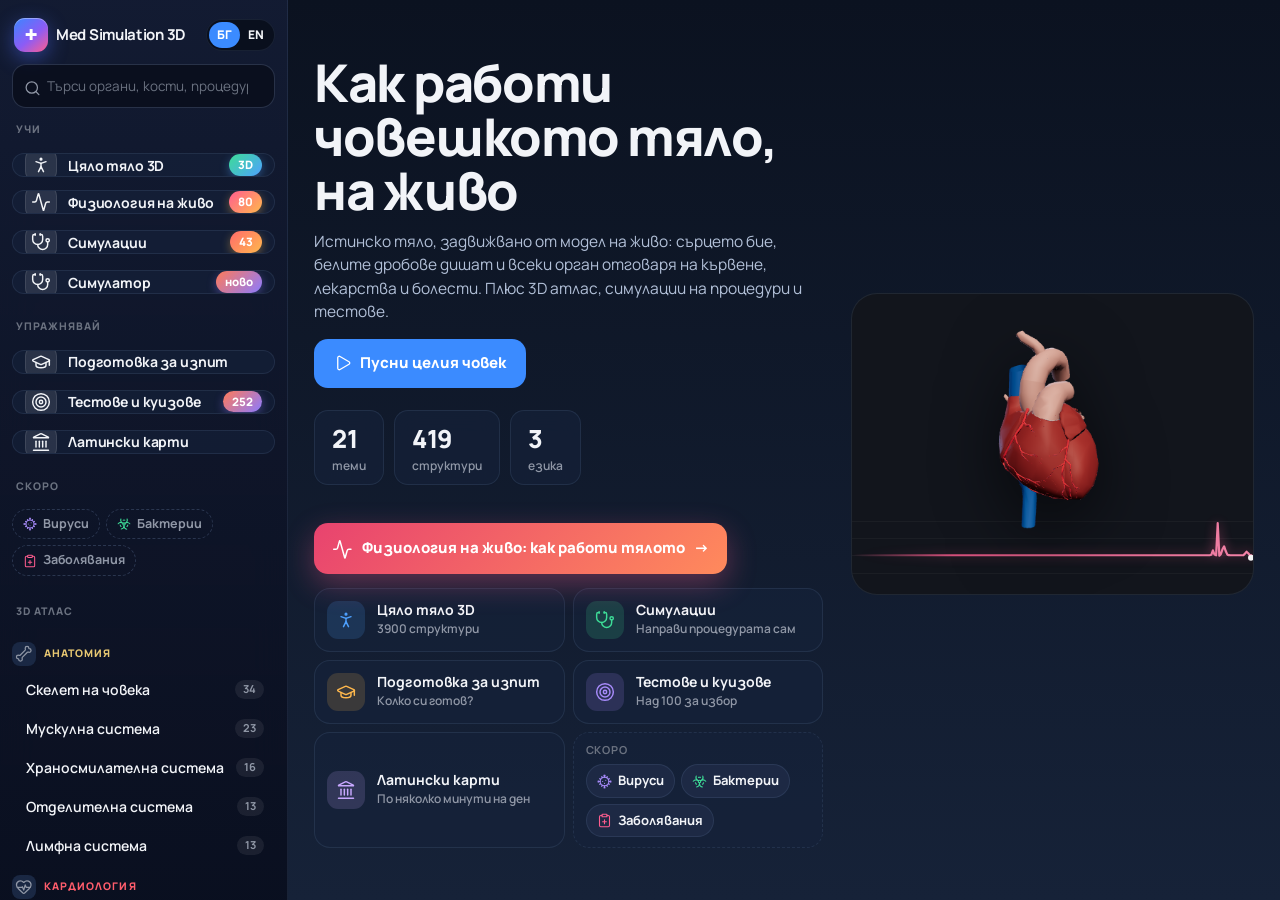
==== commit e0cdd283: "Publish site from ce19435 (genkopenkov2-png)" ====
--- a/index.html
+++ b/index.html
@@ -13,9 +13,10 @@
     <meta name="apple-mobile-web-app-status-bar-style" content="black-translucent" />
     <meta name="apple-mobile-web-app-title" content="MedAtlas" />
     <link rel="icon" href="data:image/svg+xml,%3Csvg xmlns='http://www.w3.org/2000/svg' viewBox='0 0 32 32'%3E%3Crect width='32' height='32' rx='8' fill='%231f6feb'/%3E%3Cpath d='M13 7h6v6h6v6h-6v6h-6v-6H7v-6h6z' fill='white'/%3E%3C/svg%3E" />
-    <script type="module" crossorigin src="./assets/main-SokfHbsk.js"></script>
+    <script type="module" crossorigin src="./assets/main-Bj0hv3B5.js"></script>
     <link rel="modulepreload" crossorigin href="./assets/modulepreload-polyfill-B5Qt9EMX.js">
-    <link rel="stylesheet" crossorigin href="./assets/main-l6ZDWj1S.css">
+    <link rel="modulepreload" crossorigin href="./assets/three-BuOk_2Tq.js">
+    <link rel="stylesheet" crossorigin href="./assets/main-zNaTt-zE.css">
   </head>
   <body>
     <div id="splash" aria-hidden="true">
--- a/assets/main-zNaTt-zE.css
+++ b/assets/main-zNaTt-zE.css
@@ -0,0 +1 @@
+@import"https://fonts.googleapis.com/css2?family=Manrope:wght@400;500;600;700;800&display=swap";:root{--bg: #080c17;--bg2: #0b1022;--side: #0a0f1f;--panel: rgba(16, 23, 43, .78);--panel-solid: #101728;--card: rgba(21, 29, 51, .72);--card-hi: rgba(30, 41, 69, .85);--line: rgba(150, 175, 225, .13);--line2: rgba(150, 175, 225, .26);--text: #eef3fb;--muted: #8d9cb8;--dim: #64748f;--accent: #4ea1ff;--accent2: #9b7bff;--accent3: #ff5d8f;--ok: #3ddc97;--bad: #ff6b6b;--warn: #ffc457;--side-w: 288px;--sheet: 0px;--sh1: 0 1px 2px rgba(0, 0, 0, .3);--sh2: 0 6px 18px rgba(0, 0, 0, .35);--sh3: 0 18px 48px rgba(0, 0, 0, .5);--glow: 0 0 0 1px rgba(120, 160, 255, .18), 0 10px 40px rgba(10, 16, 34, .75);--r-sm: 10px;--r: 14px;--r-lg: 20px;--r-xl: 26px;--spring: cubic-bezier(.22, 1.2, .36, 1);--ease: cubic-bezier(.4, 0, .2, 1);--t-fast: .16s;--t: .26s;--t-slow: .5s;font-family:Manrope,Inter,system-ui,-apple-system,Segoe UI,Roboto,sans-serif;font-synthesis-weight:none;color:var(--text);-webkit-tap-highlight-color:transparent;accent-color:var(--accent)}@media (prefers-reduced-motion: reduce){:root{--t-fast: .01s;--t: .01s;--t-slow: .01s}*{animation-duration:.01ms!important;animation-iteration-count:1!important}}*{box-sizing:border-box}html,body{margin:0;height:100%;overflow:hidden;background:var(--bg)}body{display:flex;font-size:14px;line-height:1.5;background:radial-gradient(1100px 700px at 82% -12%,rgba(155,123,255,.16),transparent 70%),radial-gradient(900px 600px at -8% 4%,rgba(78,161,255,.13),transparent 70%),radial-gradient(700px 500px at 50% 110%,rgba(255,93,143,.08),transparent 70%),var(--bg)}.hidden{display:none!important}.muted{color:var(--muted)}.small{font-size:12.5px}*{scrollbar-width:thin;scrollbar-color:rgba(140,165,215,.25) transparent}*::-webkit-scrollbar{width:9px;height:9px}*::-webkit-scrollbar-track{background:transparent}*::-webkit-scrollbar-thumb{background:#8ca5d738;border-radius:99px;border:2px solid transparent;background-clip:padding-box}*::-webkit-scrollbar-thumb:hover{background:#8ca5d766;background-clip:padding-box}button{font:inherit;font-weight:600;color:var(--text);background:#24304e99;border:1px solid var(--line);border-radius:var(--r-sm);padding:8px 12px;cursor:pointer;white-space:nowrap;transition:background var(--t-fast) var(--ease),border-color var(--t-fast) var(--ease),transform var(--t-fast) var(--spring),box-shadow var(--t-fast) var(--ease),color var(--t-fast) var(--ease)}button:hover{background:#344673b8;border-color:var(--line2)}button:active{transform:scale(.96)}button:focus-visible{outline:none;box-shadow:0 0 0 2px var(--bg),0 0 0 4px var(--accent)}button[aria-pressed=true],button.active{background:linear-gradient(135deg,#2f7cf6,#6d5bf0);border-color:#7ba6ff;color:#fff;box-shadow:0 4px 16px #2f7cf659}button:disabled{opacity:.4;cursor:default;transform:none}button.icon{padding:6px 10px}button.ghost{background:transparent}input:focus-visible,select:focus-visible{outline:none}.only-mobile{display:none}#sidebar{width:var(--side-w);flex:none;background:linear-gradient(180deg,#141c34eb,#0a0f1ff5);border-right:1px solid var(--line);-webkit-backdrop-filter:blur(18px);backdrop-filter:blur(18px);display:flex;flex-direction:column;padding:16px 12px 14px;gap:10px;overflow:auto;z-index:20}.brand{display:flex;align-items:center;gap:8px}.logo-btn{display:flex;align-items:center;gap:10px;background:none;border:none;padding:2px;font-size:18px;font-weight:800;letter-spacing:-.01em;flex:1}.logo-btn:hover{background:none;transform:none}.logo-btn:hover .logo{transform:rotate(-8deg) scale(1.06)}.logo-btn i{font-style:normal;background:linear-gradient(90deg,var(--accent),var(--accent2));-webkit-background-clip:text;background-clip:text;color:transparent}.logo{width:34px;height:34px;border-radius:11px;background:linear-gradient(140deg,#3b86ff,#8b5cf6 55%,#ff5d8f);display:grid;place-items:center;font-weight:900;color:#fff;box-shadow:0 6px 20px #506eff73,inset 0 1px #ffffff59;transition:transform var(--t) var(--spring)}.lang{display:flex;background:#080d1acc;border:1px solid var(--line);border-radius:99px;padding:2px}.lang button{border:none;background:transparent;border-radius:99px;padding:4px 10px;font-size:12px;font-weight:800;box-shadow:none}.lang button:hover{background:#ffffff0f}.lang button.active{background:linear-gradient(135deg,#2f7cf6,#6d5bf0);box-shadow:0 2px 10px #2f7cf666}.search-wrap{position:relative}.s-ico{position:absolute;left:12px;top:50%;transform:translateY(-52%);color:var(--muted);font-size:17px;pointer-events:none;transition:color var(--t-fast) var(--ease)}.search-wrap:focus-within .s-ico{color:var(--accent)}#search{width:100%;padding:11px 12px 11px 34px;border-radius:var(--r);border:1px solid var(--line2);background:#080d1abf;color:var(--text);font:inherit;font-size:13.5px;outline:none;transition:border-color var(--t-fast) var(--ease),box-shadow var(--t-fast) var(--ease),background var(--t-fast) var(--ease)}#search::placeholder{color:var(--dim)}#search:focus{border-color:var(--accent);background:#0a1224f2;box-shadow:0 0 0 3px #4ea1ff2e}#results{display:flex;flex-direction:column;gap:2px;overflow:auto;flex:1 1 auto;min-height:0;overscroll-behavior:contain}#sidebar.searching>:not(.brand):not(.search-wrap):not(#results){display:none}#results button{text-align:left;background:transparent;border:none;border-radius:var(--r-sm);padding:8px 10px;white-space:normal;display:flex;flex-direction:column;font-weight:600}#results button small{color:var(--muted);font-size:11.5px;font-weight:500}#results button:hover{background:#3c508259}#results button:focus-visible{background:#3c508273;outline:2px solid var(--accent);outline-offset:-2px}#results button i{font-style:italic}#results .r-group{display:flex;flex-direction:column;gap:2px}#results .r-group+.r-group{margin-top:6px;padding-top:6px;border-top:1px solid var(--line2)}#results h6{margin:2px 10px;font-size:10.5px;font-weight:700;letter-spacing:.08em;text-transform:uppercase;color:var(--dim);display:flex;justify-content:space-between}#results h6 em{font-style:normal;font-weight:600;letter-spacing:0}#results .r-note{padding:6px 10px;font-size:11.5px}.cat{margin-top:4px}.cat h4{display:flex;align-items:center;gap:8px;margin:10px 0 4px;font-size:10.5px;letter-spacing:.1em;text-transform:uppercase;color:var(--c);font-weight:800}.cat-ico{width:24px;height:24px;border-radius:8px;display:grid;place-items:center;font-size:14px;background:color-mix(in srgb,var(--c) 18%,transparent)}#catalog button.topic{width:100%;display:flex;align-items:center;gap:8px;text-align:left;background:transparent;border:1px solid transparent;border-radius:var(--r-sm);padding:8px 10px 8px 13px;white-space:normal;position:relative;font-weight:600}#catalog button.topic span{flex:1}#catalog button.topic small{font-size:11px;font-weight:700;color:var(--muted);background:#ffffff12;border-radius:99px;padding:1px 8px}#catalog button.topic:hover{background:#3c50824d;transform:translate(2px)}#catalog button.topic.active{background:color-mix(in srgb,var(--c) 15%,rgba(18,28,51,.9));border-color:color-mix(in srgb,var(--c) 40%,transparent)}#catalog button.topic.active small{background:color-mix(in srgb,var(--c) 28%,transparent);color:#fff}#catalog button.topic:before{content:"";position:absolute;left:4px;top:50%;height:0;width:3px;border-radius:3px;background:var(--c);transform:translateY(-50%);transition:height var(--t) var(--spring)}#catalog button.topic.active:before{height:calc(100% - 16px)}.disclaimer{margin-top:auto;padding-top:10px;font-size:11px;color:var(--dim)}#scrim{display:none}#stage{position:relative;flex:1;min-width:0}#view{position:absolute;top:0;right:0;bottom:0;left:0;width:100%;height:100%;display:block;touch-action:none}#topbar{position:absolute;top:10px;left:12px;right:10px;display:flex;align-items:flex-start;gap:10px;pointer-events:none;z-index:3}#topbar>*{pointer-events:auto}#topbar .title{flex:1;min-width:0;pointer-events:none}#topbar small{font-weight:700;letter-spacing:.05em;text-transform:uppercase;font-size:11px}#topbar h1{margin:0;font-size:23px;line-height:1.2;text-shadow:0 2px 12px #000c}#t-sub{color:var(--muted);font-size:12.5px}.tools{display:flex;gap:5px;align-items:center;background:var(--panel);padding:5px;border-radius:12px;border:1px solid var(--line);-webkit-backdrop-filter:blur(8px);backdrop-filter:blur(8px)}.tools em{font-style:normal}#cut-pos{width:110px;accent-color:var(--accent)}#layers{position:absolute;top:84px;left:12px;display:flex;gap:6px;flex-wrap:wrap;z-index:2}#layers label{background:var(--panel);border:1px solid var(--line);padding:5px 11px;border-radius:99px;font-size:12px;cursor:pointer;display:flex;gap:6px;align-items:center}#layers input{accent-color:var(--accent)}#panel{position:absolute;top:72px;right:10px;bottom:72px;width:360px;background:var(--panel);border:1px solid var(--line);border-radius:16px;display:flex;flex-direction:column;overflow:hidden;-webkit-backdrop-filter:blur(10px);backdrop-filter:blur(10px);box-shadow:0 10px 40px #0008;z-index:3}#panel.collapsed{bottom:auto}#panel.collapsed .tab{display:none}.tabs{display:flex;gap:4px;padding:6px;border-bottom:1px solid var(--line)}.tabs button{flex:1}.tabs .icon{flex:none}.tab{padding:12px 14px;overflow:auto;flex:1;overscroll-behavior:contain}.tab h3{display:flex;align-items:center;gap:8px;margin:18px 0 6px;font-size:12px;text-transform:uppercase;letter-spacing:.08em;color:var(--muted)}.tab h3 .count{background:#18233d;border-radius:99px;padding:0 8px;font-size:11px}.tab h4{margin:12px 0 4px;font-size:11.5px;color:var(--accent);font-weight:700;letter-spacing:.03em}.ic-top{display:flex;align-items:center;justify-content:space-between;gap:6px;margin-bottom:8px}.badge{font-size:11px;font-weight:700;letter-spacing:.04em;color:var(--c);background:color-mix(in srgb,var(--c) 15%,transparent);border:1px solid color-mix(in srgb,var(--c) 35%,transparent);padding:2px 9px;border-radius:99px;white-space:nowrap;overflow:hidden;text-overflow:ellipsis}.ic-top .nav{display:flex;align-items:center;gap:4px}.ic-top .nav em{font-style:normal;font-size:11px;color:var(--muted);min-width:34px;text-align:center}.ic-top .nav button{padding:1px 10px;font-size:16px}#info-card h2{margin:0;font-size:21px;line-height:1.25}#info-card .alt,.alt{color:var(--muted);font-size:13px}.names{display:flex;flex-direction:column;gap:3px;margin:8px 0 4px}.names span{font-size:13px;color:#c6d2e4}.names b{display:inline-block;min-width:32px;font-size:10px;letter-spacing:.06em;color:var(--muted);background:#18233d;border-radius:5px;padding:0 5px;margin-right:6px;text-align:center}.names i{color:#f0d79b}#info-card p{margin:8px 0}.desc{font-size:14px}.sec{border-radius:12px;padding:9px 11px;margin:8px 0;background:#131e36;border:1px solid var(--line)}.sec h5{display:flex;align-items:center;gap:7px;margin:0 0 3px;font-size:11.5px;text-transform:uppercase;letter-spacing:.06em}.sec p{margin:0!important;font-size:13.5px;color:#d5deeb}.sec.fn h5{color:#7cc4ff}.sec.cl{background:#2a1a24;border-color:#ff6b8a33}.sec.cl h5{color:#ff8fa6}.sec.facts h5{color:#ffd479}.sec ul{margin:2px 0 0;padding-left:18px;font-size:13.5px;color:#d5deeb}#b-clear{margin-top:6px;font-size:12.5px}#parts ul{list-style:none;padding:0;margin:0;display:grid;gap:1px}#parts button{width:100%;text-align:left;background:transparent;border:none;padding:6px 9px;white-space:normal;display:flex;flex-direction:column;border-radius:9px}#parts button small{color:var(--muted);font-style:italic;font-size:11.5px}#parts button:hover{background:#18233d}#parts button.sel{background:linear-gradient(135deg,#1f3a6b,#2a2f6b)}.step-head{display:flex;justify-content:space-between;align-items:center;gap:6px}.step-title{font-size:17px;font-weight:700;margin:10px 0 4px}.dots{display:flex;gap:4px;margin:8px 0}.dots span{flex:1;height:4px;border-radius:2px;background:#26344f}.dots span.on{background:linear-gradient(90deg,var(--accent),var(--accent2))}.step-nav{display:flex;gap:6px;margin-top:12px}.step-nav button{flex:1}.mini-row{display:flex;gap:5px;flex-wrap:wrap;margin-top:6px}button.mini{font-size:12px;padding:3px 9px;border-radius:99px;background:#15233f}.quiz-q{font-size:20px;font-weight:800;margin:12px 0 2px}.quiz-q small{font-size:12px;color:var(--muted);font-weight:600;text-transform:uppercase;display:block}.quiz-fb.ok{color:var(--ok)}.quiz-fb.bad{color:var(--bad)}.big{font-size:40px;font-weight:800;background:linear-gradient(90deg,var(--accent),var(--accent2));-webkit-background-clip:text;background-clip:text;color:transparent}#anim{position:absolute;bottom:14px;left:50%;transform:translate(-50%);display:flex;align-items:center;gap:8px;background:var(--panel);border:1px solid var(--line);border-radius:14px;padding:6px 8px;z-index:3;-webkit-backdrop-filter:blur(8px);backdrop-filter:blur(8px)}#anim .speeds{display:flex;gap:2px}#anim .speeds button{padding:4px 8px}#anim-label{font-weight:600;font-size:13px}#labels{position:absolute;top:0;right:0;bottom:0;left:0;pointer-events:none;z-index:2}.label{position:absolute;transform:translate(-50%,-50%);font-size:12px;font-weight:600;background:#090f1cd9;border:1px solid var(--line2);padding:2px 8px;border-radius:7px;white-space:nowrap}.label.sel{border-color:var(--accent);color:#d6e8ff;box-shadow:0 0 12px #4ea1ff55}#tooltip{position:absolute;pointer-events:none;background:#0a1120;border:1px solid var(--accent);padding:4px 9px;border-radius:8px;font-size:12px;z-index:5;display:flex;flex-direction:column}#tooltip i{color:#f0d79b;font-size:11px}#home{position:absolute;top:0;right:0;bottom:0;left:0;overflow:auto;z-index:6;background:transparent;scroll-behavior:smooth}.home-inner{max-width:1160px;margin:0 auto;padding:40px 26px 56px}.hero{display:grid;grid-template-columns:1.2fr .95fr;gap:28px;align-items:center;min-height:360px}.kicker{display:inline-flex;align-items:center;gap:7px;font-size:11.5px;font-weight:800;letter-spacing:.14em;text-transform:uppercase;color:#cbd9f5;background:linear-gradient(135deg,#4ea1ff33,#9b7bff33);border:1px solid rgba(140,170,255,.3);border-radius:99px;padding:5px 14px;-webkit-backdrop-filter:blur(6px);backdrop-filter:blur(6px)}.hero h2{font-size:clamp(34px,5vw,52px);line-height:1.04;margin:16px 0 12px;letter-spacing:-.025em;font-weight:800;background:linear-gradient(104deg,#fff 10%,#cfe0ff 45%,#e3c6ff 75%,#ffc3da);-webkit-background-clip:text;background-clip:text;color:transparent}.hero p{color:#b2c0d8;font-size:15.5px;margin:0;max-width:56ch}.howto{margin-top:16px!important;font-size:12.5px!important;color:var(--dim)!important}#stats{display:flex;gap:10px;margin-top:22px;flex-wrap:wrap}.stat{background:var(--card);border:1px solid var(--line);border-radius:var(--r);padding:9px 17px;display:flex;flex-direction:column;-webkit-backdrop-filter:blur(12px);backdrop-filter:blur(12px);transition:transform var(--t) var(--spring),border-color var(--t) var(--ease)}.stat:hover{transform:translateY(-2px);border-color:var(--line2)}.stat b{font-size:25px;font-weight:800;letter-spacing:-.02em;background:linear-gradient(100deg,var(--accent),var(--accent2));-webkit-background-clip:text;background-clip:text;color:transparent}.stat span{font-size:12px;color:var(--muted);font-weight:600}.ctas{display:flex;gap:10px;flex-wrap:wrap;margin-top:22px;align-items:center}.cta{display:inline-flex;align-items:center;gap:9px;padding:13px 20px;border-radius:var(--r);font-weight:800;font-size:14.5px;background:linear-gradient(135deg,#ff4d7d,#b05cf6 55%,#6d7bff);border:none;color:#fff;white-space:normal;position:relative;overflow:hidden;box-shadow:0 10px 30px #be468c66,inset 0 1px #ffffff40}.cta:after{content:"";position:absolute;top:0;right:0;bottom:0;left:0;background:linear-gradient(120deg,transparent 30%,rgba(255,255,255,.22),transparent 70%);transform:translate(-120%);transition:transform .7s var(--ease)}.cta:hover{transform:translateY(-2px);box-shadow:0 14px 38px #be468c80}.cta:hover:after{transform:translate(120%)}.cta:active{transform:translateY(0) scale(.98)}.cta .cta-i{font-size:18px}.cta .cta-go{transition:transform var(--t) var(--spring)}.cta:hover .cta-go{transform:translate(4px)}.cta.ghost-cta{background:#1e2a4899;border:1px solid var(--line2);color:var(--text);font-weight:700;font-size:13.5px;padding:11px 16px;box-shadow:none}.cta.ghost-cta:hover{background:#2d3e69cc;box-shadow:var(--sh2)}.hero-art{position:relative;aspect-ratio:4 / 3;border-radius:var(--r-xl);overflow:hidden;border:1px solid var(--line);background:linear-gradient(160deg,#ff5d8f1a,#141c3480);box-shadow:var(--sh3)}.hero-art:before{content:"";position:absolute;top:-30%;right:-30%;bottom:-30%;left:-30%;background:radial-gradient(circle at 60% 45%,rgba(255,77,125,.3),transparent 55%);filter:blur(24px);animation:pulse 3.4s ease-in-out infinite}@keyframes pulse{50%{transform:scale(1.08);opacity:.75}}#hero-ecg{position:absolute;top:0;right:0;bottom:0;left:0;width:100%;height:100%;display:block}.home-sec{margin-top:48px}.sec-h{display:flex;align-items:center;gap:10px;margin:0 0 6px;font-size:21px;font-weight:800;letter-spacing:-.02em}.sec-h b{font-weight:800}.sec-dot{width:9px;height:9px;border-radius:50%;background:var(--c);box-shadow:0 0 14px var(--c);flex:none}.sec-sub{color:var(--muted);font-size:14px;margin:0 0 18px;max-width:70ch}.see-all{margin-left:auto;font-size:13px;font-weight:700;background:transparent;border-color:transparent;color:var(--accent);padding:5px 10px}.see-all:hover{background:#4ea1ff1f;border-color:transparent}.phys-feature{display:grid;grid-template-columns:repeat(auto-fill,minmax(320px,1fr));gap:14px}.pcard{display:flex;gap:14px;align-items:flex-start;text-align:left;white-space:normal;padding:16px 16px 15px;border-radius:var(--r-lg);background:linear-gradient(150deg,color-mix(in srgb,var(--c) 12%,var(--card)),var(--card));border:1px solid var(--line);position:relative;overflow:hidden;font-weight:600;-webkit-backdrop-filter:blur(14px);backdrop-filter:blur(14px);transition:transform var(--t) var(--spring),border-color var(--t) var(--ease),box-shadow var(--t) var(--ease),background var(--t) var(--ease)}.pcard:before{content:"";position:absolute;left:0;top:0;bottom:0;width:3px;background:var(--c)}.pcard:after{content:"";position:absolute;right:-40%;top:-60%;width:70%;height:180%;background:radial-gradient(circle,color-mix(in srgb,var(--c) 30%,transparent),transparent 65%);opacity:.5;transition:opacity var(--t) var(--ease);pointer-events:none}.pcard:hover{transform:translateY(-4px);border-color:color-mix(in srgb,var(--c) 55%,transparent);box-shadow:0 18px 44px #00000073}.pcard:hover:after{opacity:.9}.pcard:active{transform:translateY(-1px) scale(.995)}.pk{width:46px;height:46px;flex:none;border-radius:14px;display:grid;place-items:center;font-size:23px;background:color-mix(in srgb,var(--c) 20%,rgba(255,255,255,.04));border:1px solid color-mix(in srgb,var(--c) 35%,transparent)}.pbody{display:flex;flex-direction:column;gap:3px;min-width:0;flex:1}.pbody small{color:var(--c);font-weight:800;text-transform:uppercase;font-size:10.5px;letter-spacing:.08em}.pbody b{font-size:16.5px;font-weight:800;letter-spacing:-.01em;line-height:1.25}.psum{color:#a9b7cf;font-size:12.8px;font-weight:500;line-height:1.45;display:-webkit-box;-webkit-line-clamp:3;-webkit-box-orient:vertical;overflow:hidden}.pmeta{display:flex;gap:6px;flex-wrap:wrap;margin-top:7px}.pmeta em{font-style:normal;font-size:10.5px;font-weight:700;color:#c4d1e6;background:#ffffff12;border-radius:99px;padding:2px 9px}.pgo{align-self:center;color:var(--c);font-size:18px;opacity:.6;transition:transform var(--t) var(--spring),opacity var(--t) var(--ease)}.pcard:hover .pgo{transform:translate(4px);opacity:1}#chips{display:flex;gap:8px;flex-wrap:wrap;margin:0 0 18px}.chip{border-radius:99px;padding:8px 15px;background:#19233cb3;font-weight:700;font-size:13px}.chip:hover{transform:translateY(-1px)}.chip.active{background:color-mix(in srgb,var(--c, #4ea1ff) 24%,rgba(25,35,60,.9));border-color:color-mix(in srgb,var(--c, #4ea1ff) 60%,transparent);color:#fff;box-shadow:0 4px 16px color-mix(in srgb,var(--c, #4ea1ff) 28%,transparent)}#cards{display:grid;grid-template-columns:repeat(auto-fill,minmax(258px,1fr));gap:16px}.card{text-align:left;background:var(--card);border:1px solid var(--line);border-radius:var(--r-lg);padding:0;white-space:normal;display:flex;flex-direction:column;overflow:hidden;position:relative;-webkit-backdrop-filter:blur(12px);backdrop-filter:blur(12px);transition:transform var(--t) var(--spring),border-color var(--t) var(--ease),box-shadow var(--t) var(--ease)}.card:hover{background:var(--card);border-color:color-mix(in srgb,var(--c) 55%,transparent);transform:translateY(-5px);box-shadow:0 20px 44px #00000080,0 0 0 1px color-mix(in srgb,var(--c) 28%,transparent)}.card:active{transform:translateY(-2px) scale(.995)}.thumb{aspect-ratio:3 / 2;display:grid;place-items:center;background:radial-gradient(circle at 50% 62%,color-mix(in srgb,var(--c) 28%,transparent),transparent 68%),linear-gradient(180deg,#18223ee6,#0d1325e6);border-bottom:1px solid var(--line);overflow:hidden}.thumb img{width:100%;height:100%;object-fit:contain;transition:transform var(--t-slow) var(--spring)}.card:hover .thumb img{transform:scale(1.08) translateY(-2px)}.thumb .ph{font-size:54px;opacity:.55}.card-body{padding:13px 15px 15px;display:flex;flex-direction:column;gap:3px}.card small{color:var(--c);font-weight:800;text-transform:uppercase;font-size:10.5px;letter-spacing:.07em}.card b{font-size:17px;font-weight:800;letter-spacing:-.01em}.card i{color:var(--muted);font-size:12.5px;font-style:normal;font-weight:500}.card span{color:#a9b7cf;font-size:13px;margin-top:5px;font-weight:500;line-height:1.45}.meta{display:flex;gap:6px;flex-wrap:wrap;margin-top:9px}.meta em{font-style:normal;font-size:10.5px;font-weight:700;color:#c4d1e6;background:#ffffff12;border-radius:99px;padding:2px 9px}.quiz-link{--c1: #ff7a59;--c2: #8b7bff;display:flex;align-items:center;gap:11px;width:100%;margin:3px 0;padding:11px 12px;border-radius:var(--r);text-align:left;font-weight:700;background:linear-gradient(135deg,color-mix(in srgb,var(--c1) 14%,transparent),color-mix(in srgb,var(--c2) 18%,transparent));border:1px solid color-mix(in srgb,var(--c2) 30%,transparent);position:relative;overflow:hidden}.quiz-link:after{content:"";position:absolute;right:-30%;top:-80%;width:60%;height:260%;background:radial-gradient(circle,color-mix(in srgb,var(--c1) 35%,transparent),transparent 60%);opacity:.45;transition:opacity var(--t) var(--ease);pointer-events:none}.quiz-link:hover{transform:translateY(-1px);border-color:color-mix(in srgb,var(--c2) 55%,transparent);box-shadow:var(--sh2)}.quiz-link:hover:after{opacity:.85}.quiz-link .qi{width:32px;height:32px;border-radius:10px;display:grid;place-items:center;background:#ffffff1a;font-size:17px;border:1px solid rgba(255,255,255,.1)}.quiz-link b{flex:1;font-size:14px;font-weight:700;letter-spacing:-.01em}.quiz-link small{font-weight:800;font-size:11.5px;color:#fff;background:linear-gradient(135deg,var(--c1),var(--c2));border-radius:99px;padding:2px 9px;box-shadow:0 3px 10px color-mix(in srgb,var(--c2) 40%,transparent)}#quiz-link{--c1: #ff7a59;--c2: #8b7bff}.body-link{--c1: #3ddc97;--c2: #4ea1ff}.physio-link{--c1: #ff5d8f;--c2: #ffb84d}.sims-link{--c1: #ff6b6b;--c2: #ffb84d}body.at-quizzes #quiz-link,body.at-latin #latin-link,body.at-exam #exam-link,body.at-body .body-link,body.at-physio .physio-link,body.at-phys .physio-link,body.at-sims .sims-link,body.at-sim .sims-link{border-color:color-mix(in srgb,var(--c2) 75%,transparent);box-shadow:0 0 0 1px color-mix(in srgb,var(--c2) 45%,transparent),0 6px 20px color-mix(in srgb,var(--c2) 22%,transparent)}.cta{margin-top:16px;padding:12px 18px;border-radius:14px;font-weight:800;font-size:15px;background:linear-gradient(135deg,#ff7a59,#8b5cf6);border:none;box-shadow:0 10px 30px #8b5cf655;white-space:normal}.cta:hover{background:linear-gradient(135deg,#ff8f73,#9d75ff)}#quizzes{position:absolute;top:0;right:0;bottom:0;left:0;overflow:auto;z-index:6;background:radial-gradient(1000px 500px at 85% -10%,#8b5cf633,transparent),radial-gradient(800px 500px at 0% 0%,#ff7a5922,transparent),var(--bg)}.q-hero h2{font-size:40px;line-height:1.1;margin:12px 0 10px;background:linear-gradient(90deg,#fff,#ffc9b8 50%,#c8a8ff);-webkit-background-clip:text;background-clip:text;color:transparent}.q-hero p{color:#b5c2d6;font-size:15px;margin:0;max-width:760px}.q-stats{display:flex;gap:10px;margin-top:18px;flex-wrap:wrap}.q-h{font-size:18px;margin:28px 0 12px;display:flex;gap:8px;align-items:baseline}.q-chips{display:flex;gap:8px;flex-wrap:wrap;margin-bottom:10px}.q-featured{display:grid;grid-template-columns:repeat(auto-fill,minmax(250px,1fr));gap:14px}.q-grid{display:grid;grid-template-columns:repeat(auto-fill,minmax(280px,1fr));gap:12px;margin-top:8px}.qcard{display:flex;gap:12px;align-items:flex-start;text-align:left;white-space:normal;padding:14px;border-radius:16px;background:var(--card);border:1px solid var(--line);position:relative;overflow:hidden}.qcard:before{content:"";position:absolute;left:0;top:0;bottom:0;width:4px;background:var(--c);opacity:.85}.qcard:hover{background:color-mix(in srgb,var(--c) 9%,var(--card));border-color:color-mix(in srgb,var(--c) 55%,transparent);transform:translateY(-2px);box-shadow:0 12px 28px #0008}.qcard.feat{padding:18px;background:linear-gradient(145deg,color-mix(in srgb,var(--c) 22%,#121c33),#101829);border-color:color-mix(in srgb,var(--c) 40%,transparent)}.qcard.feat .qk{width:52px;height:52px;font-size:28px}.qcard.feat b{font-size:18px}.qk{flex:none;width:42px;height:42px;border-radius:12px;display:grid;place-items:center;font-size:22px;background:color-mix(in srgb,var(--c) 18%,transparent)}.qbody{display:flex;flex-direction:column;gap:2px;min-width:0}.qbody small{color:var(--c);font-weight:700;font-size:10.5px;letter-spacing:.05em;text-transform:uppercase}.qbody b{font-size:15.5px;line-height:1.3}.qbody>span{color:#aab7ca;font-size:12.5px}.qmeta{display:flex;flex-wrap:wrap;gap:6px;margin-top:6px}.qmeta em{font-style:normal;font-size:11px;color:#c7d3e6;background:#18233d;border-radius:99px;padding:1px 8px}.qmeta em.best{color:#ffd166;background:#ffd16618}.runner{max-width:760px;margin:0 auto;padding:24px 20px 40px}.r-top{display:flex;align-items:center;gap:12px}.r-quit{flex:none}.r-title{flex:1;min-width:0;display:flex;flex-direction:column}.r-title small{color:var(--c);font-weight:700;font-size:11px;text-transform:uppercase;letter-spacing:.05em}.r-title b{font-size:17px;overflow:hidden;text-overflow:ellipsis;white-space:nowrap}.r-score{flex:none;font-weight:800;color:var(--ok);background:#3ddc9718;border:1px solid #3ddc9744;border-radius:99px;padding:4px 12px}.r-bar{height:8px;border-radius:4px;background:#1c2842;margin:16px 0 6px;overflow:hidden}.r-bar span{display:block;height:100%;background:linear-gradient(90deg,var(--c),#8b7bff);border-radius:4px;transition:width .35s ease}.r-count{color:var(--muted);font-size:12.5px}.r-card{margin:14px 0;padding:22px;border-radius:20px;background:linear-gradient(160deg,color-mix(in srgb,var(--c) 14%,#121c33),#0f1729);border:1px solid color-mix(in srgb,var(--c) 30%,transparent)}.r-prompt{color:#c9d5e8;font-size:15px;font-weight:600}.r-detail{font-size:26px;font-weight:800;margin-top:8px;line-height:1.25}.r-detail.lat{font-style:italic;font-family:Georgia,Times New Roman,serif;color:#ffe2a8}.r-detail.long{font-size:17px;font-weight:600;line-height:1.5}.r-other{color:var(--muted);margin-top:4px}.r-opts{display:grid;grid-template-columns:1fr 1fr;gap:10px}.r-opt{display:flex;align-items:center;gap:12px;text-align:left;white-space:normal;padding:14px;border-radius:14px;min-height:60px;background:var(--card);font-size:15px;font-weight:600}.r-opt .l{flex:none;width:30px;height:30px;border-radius:9px;display:grid;place-items:center;background:#22325a;font-weight:800;font-size:13px}.r-opt .t{display:flex;flex-direction:column}.r-opt .t i{font-weight:400;font-size:12px;color:var(--muted);font-style:normal}.r-opt:hover:not(:disabled){border-color:var(--c);background:color-mix(in srgb,var(--c) 12%,var(--card))}.r-opt:disabled{opacity:1;cursor:default}.r-opt.ok{background:#3ddc9722;border-color:var(--ok);animation:pop .35s}.r-opt.ok .l{background:var(--ok);color:#062}.r-opt.bad{background:#ff6b6b22;border-color:var(--bad);animation:shake .35s}.r-opt.bad .l{background:var(--bad);color:#300}.r-opt.dim{opacity:.5!important}@keyframes pop{50%{transform:scale(1.03)}}@keyframes shake{25%{transform:translate(-5px)}75%{transform:translate(5px)}}.r-fb{margin-top:14px;padding:14px 16px;border-radius:14px;border:1px solid}.r-fb.ok{background:#3ddc9712;border-color:#3ddc9755}.r-fb.ok>b{color:var(--ok)}.r-fb.bad{background:#ff6b6b12;border-color:#ff6b6b55}.r-fb.bad>b{color:var(--bad)}.r-fb p{margin:6px 0 0;color:#c9d5e8}.r-actions{display:flex;gap:8px;margin-top:12px;flex-wrap:wrap;justify-content:flex-end}.r-actions button{min-height:42px}.r-next{min-width:140px}.r-keys{font-size:12px;text-align:center;margin-top:14px}.res-card{text-align:center;margin:18px 0;padding:28px 20px;border-radius:22px;background:linear-gradient(160deg,color-mix(in srgb,var(--c) 18%,#121c33),#0f1729);border:1px solid color-mix(in srgb,var(--c) 35%,transparent)}.res-card .big{font-size:52px}.res-card .r-actions{justify-content:center}.res-pct{color:var(--muted);font-weight:700}.res-stars{font-size:44px;letter-spacing:6px}.res-stars span{color:#2a3654;display:inline-block}.res-stars span.on{color:#ffd166;text-shadow:0 0 18px #ffd16688;animation:starIn .5s both}@keyframes starIn{0%{transform:scale(0) rotate(-90deg)}}.review{display:flex;flex-direction:column;gap:10px}.rv{padding:14px;border-radius:14px;background:var(--card);border:1px solid var(--line)}.rv-q{color:#c9d5e8;margin-bottom:6px}.rv-a{font-weight:600;font-size:13.5px}.rv-a.ok{color:var(--ok)}.rv-a.bad{color:var(--bad)}.rv p{margin:6px 0;font-size:13px}.rv button{margin-top:4px;font-size:12.5px}.body-link{background:linear-gradient(135deg,#3ddc9722,#4ea1ff2e);border-color:#4ea1ff55;margin-bottom:0}.body-link:hover{background:linear-gradient(135deg,#3ddc9740,#4ea1ff50)}.ctas{display:flex;gap:10px;flex-wrap:wrap}.body-cta{background:linear-gradient(135deg,#15b67a,#2f7cf6);box-shadow:0 10px 30px #2f7cf655}.body-cta:hover{background:linear-gradient(135deg,#23c98a,#4b8ff8)}#body{position:absolute;top:0;right:0;bottom:0;left:0;z-index:6;background:radial-gradient(900px 600px at 40% 30%,#16264a,#0b1120 70%)}#body-view{position:absolute;top:0;right:0;bottom:0;left:0;width:100%;height:100%;display:block;touch-action:none}#body-tip{position:absolute;pointer-events:none;background:#0b1222ee;border:1px solid var(--line2);border-radius:10px;padding:6px 10px;display:flex;flex-direction:column;max-width:240px;z-index:4}#body-tip i{color:#ffe2a8;font-size:12px}#body-tools{position:absolute;top:12px;left:14px;display:flex;gap:6px;z-index:3}#body-tools button{background:var(--panel)}#body-load{position:absolute;left:50%;top:14px;transform:translate(-50%);z-index:4;background:#0b1222f0;border:1px solid var(--line2);border-radius:12px;padding:8px 14px;font-weight:600;display:flex;align-items:center;gap:8px;flex-wrap:wrap;min-width:230px}#body-load .bar{flex-basis:100%;height:4px;border-radius:2px;background:#22304d;overflow:hidden}#body-load .bar i{display:block;height:100%;background:linear-gradient(90deg,#3ddc97,#4ea1ff);transition:width .3s}#body-load .bad{color:var(--bad)}.spin{width:14px;height:14px;border-radius:50%;border:2px solid #4ea1ff44;border-top-color:#4ea1ff;animation:spin .8s linear infinite}@keyframes spin{to{transform:rotate(360deg)}}#body-panel{position:absolute;top:10px;right:10px;bottom:10px;width:380px;background:var(--panel);border:1px solid var(--line);border-radius:16px;display:flex;flex-direction:column;overflow:hidden;-webkit-backdrop-filter:blur(10px);backdrop-filter:blur(10px);box-shadow:0 10px 40px #0008;z-index:3}#body-head{padding:12px 14px 4px}.bh-t{display:flex;align-items:baseline;gap:8px}.bh-t b{font-size:18px}.bh-t small{color:var(--muted)}.b-scroll{flex:1;overflow:auto;padding:0 12px 16px}.b-scroll h5{margin:10px 0 6px;font-size:11px;text-transform:uppercase;letter-spacing:.08em;color:var(--muted)}#body-layers{display:grid;grid-template-columns:1fr 1fr;gap:6px}.ly{display:flex;align-items:center;gap:7px;text-align:left;white-space:normal;font-size:12.5px;padding:7px 9px;line-height:1.25;opacity:.62}.ly span{font-size:15px}.ly.on{opacity:1;background:color-mix(in srgb,var(--c) 22%,#121c33);border-color:color-mix(in srgb,var(--c) 70%,transparent);box-shadow:inset 3px 0 0 var(--c)}#body-presets{display:flex;gap:6px;flex-wrap:wrap}#body-presets .chip{padding:5px 10px;font-size:12px}.b-search{margin:12px 0 6px}#body-search{width:100%;padding:10px 12px 10px 32px;border-radius:12px;border:1px solid var(--line2);background:#0a1222;color:var(--text);font:inherit;font-size:13.5px;outline:none}#body-search:focus{border-color:var(--accent);box-shadow:0 0 0 3px #4ea1ff33}#body-tabs{padding:6px 0;position:sticky;top:0;background:var(--panel);z-index:1}#body-tabc{padding-top:6px}.tree{margin-top:4px}.tr{display:flex;align-items:center;gap:4px;padding-left:calc(var(--d) * 14px)}.tr.sel .nm{background:#2f7cf633;border-color:#4ea1ff88}.tr small{color:var(--muted);font-size:11px;flex:none;padding-right:4px}.tw{flex:none;width:22px;height:26px;padding:0;border:none;background:none;color:var(--muted);display:inline-flex;align-items:center;justify-content:center}.ck{flex:none;width:18px;height:18px;padding:0;border-radius:5px;border:1.5px solid #5a6b8c;background:transparent;position:relative}.ck.on{background:#3d8bfd;border-color:#3d8bfd}.ck.on:after{content:"✓";position:absolute;top:0;right:0;bottom:0;left:0;display:grid;place-items:center;font-size:12px;font-weight:800;color:#fff}.ck.mixed:after{content:"";position:absolute;left:3px;right:3px;top:6.5px;height:2px;background:#8fb6ff}.nm{flex:1;min-width:0;text-align:left;background:none;border:1px solid transparent;padding:4px 6px;font-size:13px;overflow:hidden;text-overflow:ellipsis}.nm:hover{background:#ffffff0d}.nm em{font-style:normal;font-size:10.5px;color:var(--muted);margin-left:6px}.nm i{display:block;font-size:11px;color:#c9b88f;overflow:hidden;text-overflow:ellipsis}.credit{font-size:11px;color:var(--muted);margin-top:14px}.bres{display:flex;flex-direction:column;gap:4px}.bres button{text-align:left;white-space:normal;display:flex;flex-direction:column}.bres small{color:var(--muted);font-size:11.5px}.bi h3{margin:6px 0 8px;font-size:20px;line-height:1.25}.crumbs{display:flex;flex-wrap:wrap;align-items:center;gap:2px;font-size:11.5px;color:var(--muted)}.crumbs button{padding:1px 6px;font-size:11.5px;background:none;border-color:transparent;color:var(--c)}.bi .names div{display:flex;gap:8px;align-items:baseline;margin:3px 0}.bi .names b{flex:none;min-width:34px;font-size:10px;letter-spacing:.06em;color:var(--muted);background:#18233d;border-radius:5px;padding:0 5px;text-align:center}.bi .names i{color:#ffe2a8}.bi-actions{display:grid;grid-template-columns:1fr 1fr;gap:6px;margin:12px 0}.bi h4{margin:12px 0 6px;font-size:12px;color:var(--muted);text-transform:uppercase;letter-spacing:.06em}.kids{display:flex;flex-wrap:wrap;gap:5px}.kids button{font-size:12px;padding:4px 9px;white-space:normal;text-align:left}.wide{width:100%;margin-top:10px;min-height:42px}#body-panel .alt{color:var(--muted)}#body-panel .alt i{color:#ffe2a8}body.at-home #panel,body.at-home #layers,body.at-home .tools{display:none}@media (min-width: 861px){.only-desktop{display:inline-block}#home{z-index:6}}@media (max-width: 860px){.only-mobile{display:inline-flex;align-items:center;justify-content:center}.only-desktop{display:none!important}#sidebar{position:fixed;inset:0 auto 0 0;width:min(88vw,340px);transform:translate(-100%);transition:transform .22s ease;box-shadow:0 0 40px #000;padding-top:max(14px,env(safe-area-inset-top))}body.side-open #sidebar{transform:none}body.side-open #scrim{display:block;position:fixed;top:0;right:0;bottom:0;left:0;background:#0008;z-index:15}#topbar{top:max(8px,env(safe-area-inset-top));left:8px;right:8px;flex-wrap:wrap;gap:8px;z-index:7}#open-side{width:42px;height:42px;font-size:18px;border-radius:12px;background:var(--panel)}#topbar h1{font-size:17px}#t-sub{font-size:11.5px}.tools{width:100%;overflow-x:auto;scrollbar-width:none;justify-content:flex-start}.tools::-webkit-scrollbar{display:none}.tools button{padding:7px 10px;font-size:13px;min-height:38px;flex:none}#cut-pos{flex:none;width:120px}#layers{top:calc(max(8px,env(safe-area-inset-top)) + 104px);left:8px}#panel{top:auto;left:0;right:0;bottom:0;width:auto;border-radius:20px 20px 0 0;border-bottom:none;transition:height .25s ease;padding-bottom:env(safe-area-inset-bottom)}#panel.dragging{transition:none}#panel.sheet-peek{height:118px}#panel.sheet-half{height:48%}#panel.sheet-full{height:calc(100% - 64px)}#panel.sheet-peek .tab{overflow:hidden}#sheet-handle{display:flex;width:100%;height:22px;background:none;border:none;padding:0;touch-action:none;cursor:grab}#sheet-handle span{width:44px;height:5px;border-radius:3px;background:#4a5a78}.tabs{padding:0 8px 6px}.tabs button{min-height:40px;font-size:14px}.tab{padding:10px 14px 18px}#parts button{padding:9px 10px}#anim{bottom:calc(var(--sheet) + 8px);left:auto;right:8px;transform:none;padding:4px 6px;gap:4px}#anim-label{display:none}#anim button{min-height:34px}.home-inner{padding:70px 14px 30px}.hero{grid-template-columns:1fr}.hero-art{order:-1;width:100%;max-width:360px;justify-self:center;margin:0 auto -10px}.hero h2{font-size:30px}#chips{flex-wrap:nowrap;overflow-x:auto;margin:18px -14px 12px;padding:0 14px;scrollbar-width:none}.chip{flex:none}#cards{grid-template-columns:repeat(auto-fill,minmax(min(100%,260px),1fr))}.q-hero h2{font-size:30px}.q-chips{flex-wrap:nowrap;overflow-x:auto;margin:0 -14px 10px;padding:0 14px;scrollbar-width:none}.q-chips::-webkit-scrollbar{display:none}.q-grid,.q-featured{grid-template-columns:1fr}.runner{padding:64px 12px 30px}.r-quit span{display:none}.r-card{padding:16px}.r-detail{font-size:21px}.r-detail.long{font-size:15.5px}.r-opts{grid-template-columns:1fr;gap:8px}.r-opt{min-height:54px;padding:11px 12px}.r-keys{display:none}.r-actions button{flex:1}#body-panel{top:auto;left:0;right:0;bottom:0;width:auto;border-radius:20px 20px 0 0;border-bottom:none;transition:height .25s ease;padding-bottom:env(safe-area-inset-bottom)}#body-panel.sheet-peek{height:150px}#body-panel.sheet-half{height:52%}#body-panel.sheet-full{height:calc(100% - 64px)}#body-handle{display:flex;width:100%;height:24px;background:none;border:none;padding:0;justify-content:center;align-items:center;flex:none}#body-handle span{width:44px;height:5px;border-radius:3px;background:#4a5a78}#body-head{padding-top:0}#body-tools{top:max(8px,env(safe-area-inset-top));left:auto;right:8px}#body-tools em{display:none}#body-tools button{min-height:42px;min-width:42px}#body-load{top:60px}#body-layers{grid-template-columns:1fr 1fr}.ly{min-height:40px}.tw{width:30px;height:34px}.ck{width:22px;height:22px}.nm{padding:6px}.label{font-size:11px}}@media (max-width: 860px){body.at-home #topbar{pointer-events:none}body.at-home #topbar .title{visibility:hidden}}.sims-cta{background:linear-gradient(135deg,#ff5d6c,#ff9f2e);box-shadow:0 10px 30px #ff7a5955}.sims-cta:hover{background:linear-gradient(135deg,#ff7381,#ffb24d)}#sims{position:absolute;top:0;right:0;bottom:0;left:0;overflow:auto;z-index:6;background:radial-gradient(1000px 500px at 85% -10%,#ff6b6b2e,transparent),radial-gradient(800px 500px at 0% 0%,#ffb84d22,transparent),var(--bg)}.sim-hero h2{background:linear-gradient(90deg,#fff,#ffd0a8 50%,#ff9fb0);-webkit-background-clip:text;background-clip:text;color:transparent}#sim{position:absolute;top:0;right:0;bottom:0;left:0;z-index:7;background:radial-gradient(900px 600px at 40% 30%,#1b2747,#0b1120 70%)}#sim-view{position:absolute;top:0;right:0;bottom:0;left:0;width:100%;height:100%;display:block;touch-action:none}#sim-top{position:absolute;top:12px;left:12px;display:flex;gap:10px;align-items:center;background:var(--panel);border:1px solid var(--line);border-radius:14px;padding:6px 12px 6px 6px;z-index:2;max-width:calc(100% - 440px)}#sim-top div{display:flex;flex-direction:column;line-height:1.25;min-width:0}#sim-top small{font-size:11px;font-weight:700;text-transform:uppercase;letter-spacing:.06em}#sim-top b{font-size:15px;white-space:nowrap;overflow:hidden;text-overflow:ellipsis}#sim-mon{position:absolute;left:12px;bottom:12px;width:380px;background:#020a06ee;border:1px solid #1d4d33;border-radius:14px;padding:8px 10px;z-index:2;font-family:ui-monospace,SF Mono,Menlo,monospace;box-shadow:0 10px 30px #0009}#sim-ecg{width:100%;height:64px;display:block;background:#04110b;border-radius:8px}.vit{display:flex;gap:10px;margin-top:6px;flex-wrap:wrap}.vit span{display:flex;flex-direction:column;font-size:20px;font-weight:700;line-height:1.1}.vit small{font-size:10px;font-weight:600;opacity:.75}.vit .hr{color:#3dff8a}.vit .bp{color:#ff6b8a}.vit .sp{color:#4fd8ff}.vit .rr{color:#ffe066}.vit .rh{color:#cfe8d8;font-size:13px}.vit .alarm{animation:alarm .8s steps(2) infinite}@keyframes alarm{50%{color:#ff3b3b}}#sim-panel{position:absolute;top:12px;right:12px;bottom:12px;width:400px;background:var(--panel);border:1px solid var(--line);border-radius:16px;display:flex;flex-direction:column;overflow:hidden;z-index:3;box-shadow:0 10px 40px #0008;-webkit-backdrop-filter:blur(10px);backdrop-filter:blur(10px)}#sim-panel.shake{animation:shake .35s}@keyframes shake{25%{transform:translate(-6px)}75%{transform:translate(6px)}}.sp-head{padding:12px 14px 8px;border-bottom:1px solid var(--line)}.sp-head h4{margin:4px 0 2px;font-size:17px}.sp-head small{color:var(--muted);font-size:12px}.goal{margin:4px 0;color:#c9d6ea;font-size:13.5px}.goal em{color:var(--accent);font-style:normal;font-weight:700}.prog{display:flex;gap:3px;margin-bottom:6px}.prog i{flex:1;height:5px;border-radius:3px;background:#22304d}.prog i.d{background:var(--ok)}.prog i.c{background:var(--accent)}.sp-scroll{flex:1;overflow:auto;padding:12px 14px}.sp-scroll h3{margin:0 0 4px;font-size:20px}.sp-foot{display:flex;gap:6px;padding:8px 10px;border-top:1px solid var(--line)}.sp-foot .btn{flex:1}.fb{margin-top:8px;padding:8px 10px;border-radius:10px;font-size:13px;line-height:1.45;border:1px solid var(--line)}.fb.ok{background:#0f3a2a;border-color:#2c8d63}.fb.bad{background:#3a2a10;border-color:#a77a2a}.fb.harm{background:#451820;border-color:#c2414f}.fb.hint{background:#172a4d;border-color:#3f6fc0}.tray{display:grid;grid-template-columns:repeat(auto-fill,minmax(112px,1fr));gap:6px}.tool{display:flex;flex-direction:column;align-items:center;gap:3px;padding:8px 6px;white-space:normal;text-align:center;font-size:11.5px;line-height:1.25;border-radius:12px;background:#131e36}.tool span{font-size:22px;line-height:1}.tool b{font-weight:600}.tool.act{background:#1a2240;border-style:dashed}.tool.done{background:#0f3a2a;border-color:#2c8d63;opacity:.7}.dec{display:flex;flex-direction:column;gap:8px}.dec b{font-size:14.5px}.btn.opt{white-space:normal;text-align:left;padding:10px 12px}.case{background:#131e36;border:1px solid var(--line);border-radius:12px;padding:10px 12px;margin:10px 0}.case p{margin:4px 0 0;color:#c9d6ea}.modes{display:flex;flex-direction:column;gap:8px;margin-top:12px}.btn.primary,.modes .primary{background:linear-gradient(135deg,#2f7cf6,#5b5ff0);border-color:#6c9cff;font-weight:700}.deb{text-align:center;padding:10px 0 6px}.deb .stars{font-size:30px;color:#ffd166;letter-spacing:4px}.deb .score{display:block;font-size:44px;line-height:1}.deb .score small{font-size:16px;color:var(--muted)}.deb-log{padding-left:18px;margin:6px 0}.deb-log li{margin-bottom:8px;font-size:12.5px}.deb-log li b{display:block;font-size:13px}.deb-log li span{color:#b5c2d6}.deb-log li em{display:block;color:#ffb3b3;font-style:normal}.deb-log li.ok::marker{color:var(--ok)}.deb-log li.warn::marker{color:#ffb84d}.deb-log li.skip::marker{color:var(--bad)}.sim-ext{position:absolute;top:0;right:0;bottom:0;left:0;display:flex;flex-direction:column}.sim-ext-bar{display:flex;gap:12px;align-items:center;padding:8px 12px;background:var(--panel);border-bottom:1px solid var(--line)}.sim-ext iframe{flex:1;border:0;width:100%;background:#000}#sim-tip{position:absolute;z-index:9;max-width:270px;background:#090f1cf2;border:1px solid var(--line2);border-radius:10px;padding:6px 10px;font-size:12.5px;opacity:0;pointer-events:none;transition:opacity .2s}#sim-tip.on{opacity:1}@media (max-width: 860px){#sim-top{top:8px;left:8px;right:8px;max-width:none}#sim-mon{top:64px;bottom:auto;left:8px;width:210px;padding:5px 6px}#sim-ecg{height:40px}.vit{gap:6px}.vit span{font-size:14px}.vit .rh{display:none}#sim-panel{top:auto;left:0;right:0;bottom:0;width:auto;height:50%;border-radius:16px 16px 0 0}.tray{grid-template-columns:repeat(3,1fr)}.tool{font-size:10.5px;padding:6px 4px}}.physio-cta{background:linear-gradient(135deg,#e8436f,#ff8a5c);box-shadow:0 10px 30px #ff5d8f55}.physio-cta:hover{background:linear-gradient(135deg,#ff5d84,#ffa07a)}#physio{position:absolute;top:0;right:0;bottom:0;left:0;overflow:auto;z-index:6;background:radial-gradient(1000px 500px at 85% -10%,#ff5d8f2e,transparent),radial-gradient(800px 500px at 0% 0%,#ffd16622,transparent),var(--bg)}.phys-hero h2{background:linear-gradient(90deg,#fff,#ffc2d4 50%,#ffd166);-webkit-background-clip:text;background-clip:text;color:transparent}#phys{position:absolute;top:0;right:0;bottom:0;left:0;z-index:7;background:radial-gradient(900px 600px at 35% 30%,#22183a,#0b1120 70%);--charts-h: 250px}.ph-ctl{display:flex;gap:4px;margin-left:6px}.ph-ctl .btn{padding:6px 10px;min-width:38px}#ph-stage{position:absolute;left:0;top:0;right:424px;bottom:calc(var(--charts-h) + 12px);padding:12px 0 0 12px;display:grid;grid-template-columns:minmax(0,1fr);grid-template-rows:auto minmax(0,1fr) var(--phase-h);gap:8px;--phase-h: 98px}#ph-view,#ph-view-b{width:100%;height:100%;min-width:0;min-height:0;display:block;touch-action:none}#ph-view{grid-row:2;grid-column:1}#ph-top{grid-row:1;grid-column:1 / -1;display:flex;flex-wrap:wrap;gap:6px 10px;align-items:center;min-width:0;background:var(--panel);border:1px solid var(--line);border-radius:14px;padding:6px 8px 6px 6px;z-index:2}#ph-top>div:nth-child(2){display:flex;flex-direction:column;line-height:1.25;min-width:0;flex:1 1 130px}#ph-top small{font-size:11px;font-weight:700;text-transform:uppercase;letter-spacing:.06em}#ph-top b{font-size:15px;display:-webkit-box;-webkit-line-clamp:2;-webkit-box-orient:vertical;overflow:hidden}#ph-phase,#ph-phase-b{position:relative;align-self:end;box-sizing:border-box;height:var(--phase-h);overflow:hidden;background:#0b1324f2;border:1px solid var(--line);border-radius:12px;padding:8px 12px;z-index:2;font-size:13px;line-height:1.45;color:#c9d6ea;cursor:pointer}#ph-phase{grid-row:3;grid-column:1}#ph-phase b,#ph-phase-b b{display:block;font-size:14px;margin-bottom:2px;white-space:nowrap;overflow:hidden;text-overflow:ellipsis}#ph-phase span,#ph-phase-b span{display:-webkit-box;-webkit-line-clamp:3;-webkit-box-orient:vertical;overflow:hidden}#ph-phase.open,#ph-phase-b.open{height:auto;min-height:var(--phase-h);z-index:4;box-shadow:0 -10px 30px #0009}#ph-phase.open b,#ph-phase-b.open b{white-space:normal}#ph-phase.open span,#ph-phase-b.open span{display:block}#ph-phase-b:empty{visibility:hidden}.ph-tag{position:relative;grid-row:2;grid-column:1;align-self:end;justify-self:start;margin:0 0 8px 8px;z-index:3;display:none;align-items:center;gap:6px;font-size:12px;font-weight:700;color:#dce7fa;background:#0b1324dd;border:1px solid var(--line);border-radius:999px;padding:4px 11px;-webkit-backdrop-filter:blur(6px);backdrop-filter:blur(6px);max-width:calc(100% - 16px);overflow:hidden;white-space:nowrap;text-overflow:ellipsis}body.ph-compare #ph-stage{grid-template-columns:minmax(0,1fr) minmax(0,1fr)}#ph-side-b{grid-row:2 / 4;grid-column:2;display:grid;grid-template-columns:minmax(0,1fr);grid-template-rows:minmax(0,1fr) var(--phase-h);gap:8px;min-width:0;min-height:0;border-left:1px solid var(--line);padding-left:8px}#ph-side-b.hidden,#ph-show,#phys.big #ph-top{display:none}#phys.big #ph-stage{grid-template-rows:0 minmax(0,1fr) var(--phase-h);bottom:12px}#phys.big #ph-charts{display:none}#phys.big #ph-show{display:inline-flex;position:absolute;top:12px;left:12px;z-index:4;gap:6px;align-items:center;padding:7px 12px;font-size:13px;font-weight:700;line-height:1;min-height:0;width:auto;color:#dbe6f7;border:1px solid var(--line);border-radius:10px;background:#0b1324d9;-webkit-backdrop-filter:blur(6px);backdrop-filter:blur(6px);box-shadow:0 4px 16px #0007}@media (max-width: 1500px),(max-height: 900px){.ph-cmp{font-size:0}.ph-cmp:after{content:"⇄";font-size:15px}#ph-top .ph-sex .btn{padding:6px 9px}#ph-top .ph-ctl{margin-left:0}}@media (min-width: 861px) and (max-height: 900px){#ph-stage{--phase-h: 78px}#ph-phase span,#ph-phase-b span{-webkit-line-clamp:2}}#ph-view-b,#ph-side-b .ph-tag{grid-row:1;grid-column:1}#ph-phase-b{grid-row:2;grid-column:1}.ph-speed.on{background:var(--accent);color:#06111f;border-color:var(--accent)}.ph-drugs{display:grid;grid-template-columns:1fr 1fr;gap:6px}.ph-drug{padding:8px 9px;font-size:12.5px;text-align:left;line-height:1.25}.ph-drug.flash{background:var(--accent);color:#06111f;border-color:var(--accent)}.ph-drughint{margin-top:6px}.ph-doses{display:grid;gap:6px;margin-top:8px}.ph-dose{display:grid;grid-template-columns:1fr auto;align-items:center;gap:4px 8px;background:#ffffff08;border:1px solid var(--line);border-radius:10px;padding:6px 9px}.ph-dose b{font-size:12.5px;color:#eaf2ff}.ph-dose em{font-style:normal;font-size:11px;color:var(--muted);font-variant-numeric:tabular-nums}.ph-dose i{grid-column:1 / -1;display:block;height:4px;border-radius:3px;background:#ffffff14;overflow:hidden}.ph-dose u{display:block;height:100%;background:linear-gradient(90deg,#7ee0a6,#4ea1ff);text-decoration:none;transition:width .25s linear}.ph-how{margin-top:2px}.ph-nodrug{width:100%}.ph-cmp.on{background:var(--accent);color:#06111f;border-color:var(--accent)}.ph-tag em{font-style:normal;display:inline-grid;place-items:center;width:17px;height:17px;border-radius:50%;font-size:11px;color:#06111f;background:var(--accent)}#ph-tag-b em{background:#ffd166}body.ph-compare .ph-tag{display:inline-flex}.ph-sides{display:grid;grid-template-columns:1fr 1fr;gap:6px;margin:8px 0 4px}.ph-sides .btn{padding:7px 8px;font-size:12.5px;white-space:nowrap;overflow:hidden;text-overflow:ellipsis;display:flex;align-items:center;gap:6px;justify-content:center}.ph-sides .btn em{font-style:normal;display:inline-grid;place-items:center;width:18px;height:18px;border-radius:50%;font-size:11px;font-weight:800;background:#ffffff18}.ph-sides .btn.on{border-color:var(--accent);background:#1b2a44;color:#eaf2ff}.ph-sides .btn.on em{background:var(--accent);color:#06111f}.ph-sides .btn[data-phside=b].on{border-color:#ffd166}.ph-sides .btn[data-phside=b].on em{background:#ffd166}.ph-sidehint{margin-bottom:6px}.ph-stats.two .ph-st{grid-template-columns:1fr}.ph-stats.two .ph-st b,.ph-stats.two .ph-st u{font-size:16px;font-variant-numeric:tabular-nums;text-decoration:none;display:block}.ph-stats.two .ph-st b{color:#9fd0ff}.ph-stats.two .ph-st u{color:#ffd166}.ph-stats.two .ph-st i{grid-column:1 / -1}.ph-stats.two .ph-st.out{border-color:#c98a2a;background:#3a2a1066}#ph-charts{position:absolute;left:12px;right:424px;bottom:12px;height:var(--charts-h);display:grid;grid-template-columns:1fr;gap:6px;z-index:2}#phys.has-xy #ph-charts{grid-template-columns:minmax(0,1.5fr) repeat(var(--nx),minmax(0,.8fr));grid-template-rows:repeat(var(--ns),minmax(0,1fr))}#ph-charts canvas{width:100%;height:100%;min-height:0;display:block;background:#050b17e6;border:1px solid #1f2b45;border-radius:10px}#ph-charts .ph-xy{grid-row:1 / -1}#ph-charts .ph-strip{grid-column:1}#ph-panel{position:absolute;top:12px;right:12px;bottom:12px;width:400px;background:var(--panel);border:1px solid var(--line);border-radius:16px;display:flex;flex-direction:column;overflow:hidden;z-index:3;box-shadow:0 10px 40px #0008;-webkit-backdrop-filter:blur(10px);backdrop-filter:blur(10px)}#ph-panel h5{margin:14px 0 6px;font-size:12px;text-transform:uppercase;letter-spacing:.08em;color:var(--muted)}.ph-sum{margin:0;color:#c9d6ea;font-size:13.5px;line-height:1.5}.ph-presets{display:grid;grid-template-columns:repeat(2,minmax(0,1fr));gap:6px}.ph-pre{white-space:normal;min-width:0;overflow-wrap:anywhere;display:flex;gap:6px;align-items:center;text-align:left;padding:7px 9px;border-radius:10px;border:1px solid var(--line);background:#ffffff08;color:var(--text);font:inherit;font-size:12.5px;line-height:1.25;cursor:pointer}.ph-pre span{font-size:16px}.ph-pre:hover{border-color:#ff5d8f88}.ph-pre.on{background:#ff5d8f26;border-color:#ff5d8f}.ph-pretext{font-size:13px}.ph-actions{display:flex;flex-wrap:wrap;gap:6px}.ph-act{font-size:12.5px;padding:7px 10px}.ph-act.flash{background:var(--accent);color:#06111f}.ph-stats{display:grid;grid-template-columns:repeat(2,minmax(0,1fr));gap:6px}.ph-st{background:#ffffff08;border:1px solid var(--line);border-radius:10px;padding:6px 9px;display:grid;grid-template-columns:auto 1fr;align-items:baseline;column-gap:5px}.ph-st small{grid-column:1 / -1;font-size:11px;color:var(--muted);line-height:1.2}.ph-st b{font-size:19px;font-variant-numeric:tabular-nums;color:#eaf2ff}.ph-st i{font-style:normal;font-size:11px;color:var(--muted)}.ph-st em{grid-column:1 / -1;font-style:normal;font-size:10px;color:#6f83a6}.ph-st.out{border-color:#c98a2a;background:#3a2a1066}.ph-st.out b{color:#ffcf70}#phs-dx{grid-column:1 / -1}#phs-dx b{font-size:15px;line-height:1.25;overflow-wrap:anywhere}.ph-sl{display:block;margin:8px 0 10px}.ph-sl span{display:flex;justify-content:space-between;gap:8px;font-size:13px}.ph-sl em{font-style:normal;color:var(--accent);font-variant-numeric:tabular-nums;white-space:nowrap}.ph-sl input{width:100%;accent-color:#ff5d8f}.ph-sl small,.ph-tg small{display:block;color:var(--muted);font-size:11.5px;line-height:1.35}.ph-tg{display:flex;gap:10px;align-items:flex-start;margin:8px 0;font-size:13px;cursor:pointer}.ph-tg input{margin-top:3px;accent-color:#ff5d8f;width:18px;height:18px}.ph-reset{width:100%;margin-top:6px}.ph-learn{margin:0;padding-left:18px;color:#c9d6ea;font-size:13px;line-height:1.5}.ph-learn li{margin-bottom:6px}.ph-note{color:#6f83a6;font-size:11px;margin-top:12px}#ph-tip{position:absolute;z-index:5;max-width:290px;background:#0b1324f2;border:1px solid var(--line);border-radius:10px;padding:8px 10px;font-size:12.5px;line-height:1.4;color:#c9d6ea;pointer-events:none;opacity:0;transition:opacity .2s}#ph-tip.on{opacity:1}#ph-card{position:absolute;z-index:7;display:none;flex-direction:column;gap:10px;box-sizing:border-box;padding:14px 14px 12px;overflow:hidden;background:#0b1324;border:1px solid #ff8fab;border-radius:14px;box-shadow:0 10px 34px #0008;color:#dbe4f3;transition:opacity .25s}#ph-card.on{display:flex}#ph-card.behind{opacity:.5}#ph-card .pc-head{display:flex;align-items:flex-start;gap:8px}#ph-card .pc-head>div:first-child{flex:1;min-width:0;display:flex;flex-direction:column;gap:1px}#ph-card .pc-head b{color:#fff;font-size:17px;line-height:1.25}#ph-card .pc-head i{color:var(--muted);font-size:13px}#ph-card .pc-head .btn{min-width:40px;min-height:40px;padding:0;flex:none}#ph-card .pc-src{display:flex;gap:3px;padding:3px;border-radius:10px;background:#060b16;flex:none}#ph-card .pc-src button{flex:1;min-height:36px;border:0;border-radius:8px;background:transparent;color:var(--muted);font:inherit;font-size:14px;font-weight:600;cursor:pointer}#ph-card .pc-src button.on{color:#fff}#ph-card .pc-scroll{display:flex;flex-direction:column;gap:10px;overflow-y:auto;min-height:0;overscroll-behavior:contain}#ph-card .pc-text{margin:0;font-size:14px;line-height:1.5}#ph-card .pc-none{display:flex;flex-direction:column;align-items:flex-start;gap:8px;padding:10px;border-radius:10px;background:#ffffff0d;font-size:14px}#ph-card .pc-none .btn{min-height:40px;color:#4fd8ff}#ph-card .pc-live{display:grid;grid-template-columns:repeat(2,minmax(0,1fr));gap:6px 12px;flex:none;padding:8px 10px;border-radius:10px;background:#ffffff0a;font-size:13px}#ph-card .pc-live span{min-width:0}#ph-card .pc-live i{display:block;font-style:normal;font-size:11.5px;color:var(--muted);white-space:nowrap;overflow:hidden;text-overflow:ellipsis}#ph-card .pc-live b{color:#4fd8ff;font-size:15px;font-variant-numeric:tabular-nums}#ph-card .pc-live u{text-decoration:none;color:var(--muted);font-size:12px}#ph-card .pc-more{display:flex;flex-direction:column;gap:10px;padding-top:10px;border-top:1px solid var(--line)}#ph-card .pc-more div{display:flex;flex-direction:column;gap:3px;font-size:14px;line-height:1.5}#ph-card .pc-more b{color:#ff8fab;font-size:12px;letter-spacing:.05em;text-transform:uppercase}#ph-card .pc-foot{display:flex;flex-wrap:wrap;align-items:center;gap:4px 8px;flex:none}#ph-card .pc-badge{font-size:12px;font-weight:600;line-height:1.3;color:#0b1220;background:#ffd166;border-radius:10px;padding:4px 9px}#ph-card .pc-badge.book{background:#7dd3a8}#ph-card .pc-link{min-height:40px;padding:0 8px;border:0;background:none;color:#4fd8ff;font:inherit;font-size:14px;font-weight:600;cursor:pointer}#ph-card .pc-link.pc-tl{margin-left:auto;color:var(--muted);font-weight:500}#ph-card .pc-link.pc-tl.on{color:#fff}#ph-card .pc-tools{display:flex;flex-wrap:wrap;gap:6px;flex:none}#ph-card .pc-tools .btn{min-height:40px;padding:0 10px;font-size:13px}#ph-card .pc-tools .btn.on{background:var(--accent);color:#fff}#ph-card.phone{gap:8px;padding:10px 12px}#ph-card.phone .pc-head{align-items:center}#ph-card.phone .pc-head b{font-size:15px}#ph-card.phone .pc-head i{font-size:12px;white-space:nowrap;overflow:hidden;text-overflow:ellipsis}#ph-card.phone .pc-head b{display:-webkit-box;-webkit-line-clamp:2;-webkit-box-orient:vertical;overflow:hidden}#ph-card.phone .pc-src button{min-height:34px;padding:0 9px;font-size:13px}#ph-card.phone .pc-foot{flex-wrap:nowrap;gap:6px}#ph-card.phone .pc-badge{min-width:0;flex:0 1 auto}#ph-card.phone .pc-link{flex:none;padding:0 6px}#ph-card.phone:not(.more) .pc-text{display:-webkit-box;-webkit-line-clamp:3;-webkit-box-orient:vertical;overflow:hidden}#ph-lead{position:absolute;left:0;top:0;width:100%;height:100%;z-index:5;pointer-events:none;overflow:visible;display:none}#ph-lead.on{display:block}#ph-lead polyline,#ph-lead circle:first-of-type{stroke:#ff8fab}#ph-lead circle:last-of-type{fill:#fff}#ph-tip b{color:#fff}#ph-tip i{color:var(--muted)}#ph-tip span{color:#ffd166}#ph-panel .sp-scroll{display:flex;flex-direction:column}#ph-panel .sp-scroll>*{flex:none}.ph-sec-sides{order:1}.ph-sec-sum{order:0}.ph-sec-states{order:2}.ph-sec-drugs{order:3}.ph-sec-stats{order:4}.ph-sec-controls{order:5}.ph-sec-learn{order:6}.ph-handle,.ph-statecard,.ph-tabs,.ph-sec-charts{display:none}@media (max-width: 860px){#phys{overflow:hidden;--sheet-h: 240px;--strip-h: 64px}#phys.sheet-open,#phys.big{--strip-h: 0px}#ph-stage{right:0;bottom:calc(var(--sheet-h) + var(--strip-h) - 8px);padding:8px 8px 0;--phase-h: 64px}#ph-top{gap:6px 8px}#ph-top>div:nth-child(2){flex:1 1 0}#ph-top b{font-size:13.5px}#ph-top .ph-ctl{flex:1 1 100%;margin-left:0;overflow-x:auto;scrollbar-width:none}#ph-top .ph-ctl .btn{flex:none}#ph-phase,#ph-phase-b{font-size:12.5px;padding:6px 10px}#ph-phase b,#ph-phase-b b{font-size:13px}#ph-phase span,#ph-phase-b span{-webkit-line-clamp:2}body.ph-compare #ph-stage{--phase-h: 50px;grid-template-columns:minmax(0,1fr);grid-template-rows:auto minmax(0,1fr) var(--phase-h) minmax(0,1fr)}body.ph-compare #ph-phase span,body.ph-compare #ph-phase-b span{-webkit-line-clamp:1}body.ph-compare #phys.sheet-open #ph-stage{--phase-h: 0px}body.ph-compare #phys.sheet-open :is(#ph-phase,#ph-phase-b){display:none}#ph-side-b{grid-row:4;grid-column:1;grid-template-rows:minmax(0,1fr) var(--phase-h);border-left:0;padding-left:0;border-top:1px solid var(--line);padding-top:6px}.ph-ctl .btn{padding:6px 7px;min-width:32px}.ph-cmp{font-size:0}.ph-cmp:after{content:"⇄";font-size:15px}#ph-charts,#phys.has-xy #ph-charts{left:8px;right:8px;bottom:calc(var(--sheet-h) + 2px);height:calc(var(--strip-h) - 8px);grid-template-columns:1fr;grid-template-rows:none}#ph-charts .ph-strip~.ph-strip,#ph-charts .ph-xy{display:none}#phys.sheet-open:not(.charts-in) #ph-charts{display:none}#ph-chartslot #ph-charts{position:static;display:grid;height:auto;grid-template-columns:minmax(0,1fr) minmax(0,1fr);gap:6px}#ph-chartslot #ph-charts .ph-strip{display:block;grid-column:1 / -1!important;height:128px}#ph-chartslot #ph-charts .ph-xy{display:block;grid-column:auto!important;grid-row:auto;height:170px}#ph-chartslot #ph-charts .ph-xy:last-child:nth-child(2n){grid-column:1 / -1!important}#ph-panel{top:auto;left:0;right:0;bottom:0;width:auto;max-height:62vh;max-height:62dvh;border-radius:20px 20px 0 0;border-bottom:0;padding-bottom:env(safe-area-inset-bottom);box-shadow:0 -12px 40px #000a}#phys.sheet-open #ph-panel{height:62vh;height:62dvh}#ph-panel .sp-scroll{padding:0 12px 10px;overscroll-behavior:contain}.ph-handle{display:block;flex:none;width:100%;height:22px;border:0;background:transparent;cursor:grab;touch-action:none;padding:0}.ph-handle i{display:block;width:40px;height:4px;border-radius:3px;background:#ffffff38;margin:8px auto 10px}.ph-sec{display:none}.ph-sec-stats{display:block;order:0}.ph-sec-stats h5{display:none}.ph-stats{display:flex;grid-template-columns:none;overflow-x:auto;scrollbar-width:none;gap:6px}.ph-st{flex:0 0 calc((100% - 18px)/4);min-width:0;padding:6px 8px;grid-template-columns:minmax(0,1fr);overflow:hidden}.ph-st small{white-space:nowrap;overflow:hidden;text-overflow:ellipsis}.ph-st b{font-size:17px;white-space:nowrap;letter-spacing:-.02em}.ph-st i{font-size:10.5px;line-height:1.1}.ph-st em{display:none}.ph-statecard{display:flex;order:1;align-items:center;justify-content:space-between;gap:10px;margin-top:8px;padding:9px 12px;border-radius:12px;border:1px solid #ff5d8f66;background:#ff5d8f1a;color:var(--text);font:inherit;text-align:left;cursor:pointer}.ph-statecard span{display:flex;flex-direction:column;min-width:0}.ph-statecard small{font-size:10.5px;font-weight:700;letter-spacing:.08em;text-transform:uppercase;color:#ff9ab8}.ph-statecard b{font-size:14px;white-space:nowrap;overflow:hidden;text-overflow:ellipsis}.ph-statecard em{font-style:normal;font-size:13px;font-weight:700;color:#ff9ab8;flex:none}.ph-tabs{display:grid;order:2;grid-auto-flow:column;grid-auto-columns:minmax(0,1fr);gap:4px;margin:8px 0 2px;position:sticky;top:0;z-index:2;background:var(--panel);padding:4px 0}.ph-tab{display:flex;flex-direction:column;align-items:center;gap:3px;padding:7px 2px;border:0;border-radius:12px;background:transparent;color:var(--muted);font:inherit;font-size:11.5px;font-weight:600;cursor:pointer;min-width:0}.ph-tab .ico{width:20px;height:20px}.ph-tab span{white-space:nowrap;overflow:hidden;text-overflow:ellipsis;max-width:100%}.ph-tab.on{background:#4ea1ff26;color:#eaf2ff}#phys.sheet-open #ph-panel,#phys.sheet-open .ph-tabs{background:#0d1526}#phys.sheet-open .ph-statecard{display:none}#phys.sheet-open .ph-sec-sides{display:block;order:3}#phys.sheet-open .ph-sides{margin-top:2px}#phys.sheet-open[data-sheettab=states] :is(.ph-sec-states,.ph-sec-sum,.ph-sec-learn),#phys.sheet-open[data-sheettab=drugs] .ph-sec-drugs,#phys.sheet-open[data-sheettab=controls] .ph-sec-controls,#phys.sheet-open[data-sheettab=charts] .ph-sec-charts{display:block;order:4}#phys.sheet-open[data-sheettab=states] .ph-sec-learn{order:5}.ph-sec-sum .ph-sum{margin-top:10px}.ph-sec-charts{padding-top:6px}#phys.big #ph-panel{display:none}#phys.big #ph-stage{bottom:0;padding-top:8px}#phys.big #ph-show{top:14px;left:14px}}@keyframes rise{0%{opacity:0;transform:translateY(14px) scale(.985)}to{opacity:1;transform:none}}@keyframes fadeIn{0%{opacity:0}to{opacity:1}}@keyframes screenIn{0%{opacity:0;transform:translateY(10px) scale(.995)}to{opacity:1;transform:none}}#home,#physio,#phys,#sims,#sim,#quizzes,#concept,#latin,#exam{animation:screenIn .34s var(--spring) both}#veil{position:absolute;top:0;right:0;bottom:0;left:0;z-index:40;pointer-events:none;opacity:0;background:radial-gradient(900px 600px at 50% 40%,#1a2442f5,#080c17fc)}#veil.in{opacity:1;transition:opacity .14s var(--ease)}#veil.out{opacity:0;transition:opacity .3s var(--ease)}#splash{position:fixed;top:0;right:0;bottom:0;left:0;z-index:100;display:grid;place-items:center;background:radial-gradient(800px 560px at 50% 40%,rgba(80,60,160,.3),transparent 70%),linear-gradient(170deg,#0c1326,#070a14);transition:opacity .55s var(--ease),transform .55s var(--spring)}#splash.gone{opacity:0;transform:scale(1.04);pointer-events:none}.sp-inner{display:flex;flex-direction:column;align-items:center;gap:14px}.sp-logo{width:74px;height:74px;border-radius:24px;display:grid;place-items:center;font-size:36px;font-weight:900;color:#fff;background:linear-gradient(140deg,#3b86ff,#8b5cf6 55%,#ff5d8f);box-shadow:0 16px 48px #5a50ff80,inset 0 1px #fff6;animation:spLogo 1s var(--spring) both}@keyframes spLogo{0%{opacity:0;transform:scale(.6) rotate(-14deg)}to{opacity:1;transform:none}}.sp-name{font-size:24px;font-weight:800;letter-spacing:-.02em;color:#eaf1ff;animation:rise .6s var(--spring) .12s both}.sp-name i{font-style:normal;background:linear-gradient(90deg,var(--accent),var(--accent2));-webkit-background-clip:text;background-clip:text;color:transparent}.sp-ecg{width:220px;height:34px;animation:fadeIn .4s .2s both}.sp-ecg path{fill:none;stroke:#ff5d8f;stroke-width:2.2;stroke-linecap:round;stroke-linejoin:round;filter:drop-shadow(0 0 6px rgba(255,93,143,.7));stroke-dasharray:300;stroke-dashoffset:300;animation:trace 1.5s cubic-bezier(.5,0,.3,1) .25s infinite}@keyframes trace{to{stroke-dashoffset:-300}}.hero-pic{position:absolute;top:4%;right:6%;bottom:20%;left:6%;background:center/contain no-repeat;filter:drop-shadow(0 18px 32px rgba(0,0,0,.6));animation:float 7s ease-in-out infinite;z-index:1}@keyframes float{50%{transform:translateY(-9px)}}#hero-ecg{position:absolute;left:0;right:0;bottom:0;top:auto;height:34%;opacity:.95}body.at-home #topbar .title,body.at-home #topbar .tools,body.at-home #layers{display:none}body.at-home #topbar{pointer-events:none}body.at-home #open-side{pointer-events:auto}body.at-home #open-side{background:#0c1222eb;-webkit-backdrop-filter:blur(14px);backdrop-filter:blur(14px);box-shadow:var(--sh2)}.ico{width:1.15em;height:1.15em;flex:none;vertical-align:-.22em;stroke-width:1.75}.cat-ico .ico,.qi .ico{width:1.25em;height:1.25em}.qi .ico{width:20px;height:20px}.s-ico .ico{width:17px;height:17px;vertical-align:-.28em}.tools button .ico{width:16px;height:16px}.ph .ico{width:34%;height:34%;opacity:.45}.chip .ico{width:15px;height:15px}.qk .ico{width:22px;height:22px}:root{--bg: #0b0d12;--bg2: #0f1218;--side: #0d1016;--panel: rgba(22, 25, 33, .86);--panel-solid: #161921;--card: #161921;--card-hi: #1d212b;--line: rgba(255, 255, 255, .07);--line2: rgba(255, 255, 255, .13);--text: #f2f4f8;--muted: #9097a6;--dim: #6b7280;--accent: #3b8bff;--accent2: #3b8bff;--glow: none}body,#quizzes,#sims,#physio,#home{background:var(--bg)}#sim,#phys,#body{background:radial-gradient(900px 600px at 50% 35%,#1a1e27,var(--bg) 70%)}.hero h2,.q-hero h2,.sim-hero h2,.phys-hero h2,.stat b,.big,.logo-btn i,.sp-name i{background:none!important;-webkit-text-fill-color:currentColor;color:var(--text)!important}.kicker,.sec-dot,.howto{display:none!important}.pcard:after,.pcard:before,.quiz-link:after,.hero-art:before,.qcard:before,#catalog button.topic:before{display:none!important}.card,.pcard,.qcard,.quiz-link{background:var(--card)!important;border-color:var(--line)!important;box-shadow:none!important}.card:hover,.pcard:hover,.qcard:hover{transform:none!important;background:var(--card-hi)!important}.card small,.pcard small,.qcard small{color:var(--muted)!important}.thumb{background:linear-gradient(180deg,#1a1e27,#12151c)!important}.hero-art{background:#12151c!important;box-shadow:none!important}#t-cat{color:var(--muted)!important}button.active,.tabs button.active,.speeds button.active,[aria-pressed=true]{background:var(--accent)!important;background-image:none!important;box-shadow:none!important;border-color:transparent!important}.tools{background:var(--panel);border-color:var(--line)}#tabbar{display:none}@media (max-width: 860px){body.tab-root #tabbar{display:grid;grid-template-columns:repeat(5,1fr);position:fixed;left:0;right:0;bottom:0;z-index:30;padding:6px 4px calc(6px + env(safe-area-inset-bottom));background:#0e1016eb;backdrop-filter:blur(18px) saturate(1.4);-webkit-backdrop-filter:blur(18px) saturate(1.4);border-top:1px solid var(--line)}#tabbar button{display:flex;flex-direction:column;align-items:center;gap:3px;background:none!important;border:0;color:var(--dim);padding:4px 0;min-height:48px;font:inherit;font-size:10.5px;font-weight:600;letter-spacing:.01em}#tabbar button .ico{width:23px;height:23px;stroke-width:1.8}#tabbar button em{font-style:normal;white-space:nowrap}#tabbar button.on{color:var(--accent)}body.tab-root #home,body.tab-root #quizzes,body.tab-root #sims,body.tab-root #physio{padding-bottom:calc(70px + env(safe-area-inset-bottom))}body.tab-root:not(.on-home) #open-side{display:none}#open-side{background:var(--panel)!important;border:1px solid var(--line)}.q-stats,#stats,.ctas{display:none!important}.hero{min-height:0!important;gap:16px!important}.hero h2,.q-hero h2{font-size:30px!important;line-height:1.15!important;letter-spacing:-.02em;margin:6px 0!important}.hero p,.q-hero p{font-size:14.5px!important;color:var(--muted)!important;display:-webkit-box;-webkit-line-clamp:2;-webkit-box-orient:vertical;overflow:hidden}.hero-art{aspect-ratio:16 / 10!important;border-radius:18px!important}.q-hero{padding-top:max(8px,env(safe-area-inset-top))!important}#sims>*:first-child,#physio>*:first-child,#quizzes>*:first-child{padding-top:12px!important}.tools button:not(#b-real) em{display:none}.tools button{min-width:42px;justify-content:center}.speeds{display:none!important}}.ic-top .badge,.cat-ico{background:var(--card-hi)!important;color:var(--muted)!important;border-color:var(--line)!important}.chip{background:var(--card)!important;border:1px solid var(--line)!important;box-shadow:none!important}.chip.active{background:var(--accent)!important;color:#fff!important;border-color:transparent!important}@media (max-width: 860px){.qbody>span:not(.qmeta),.sec-sub,.card span{display:-webkit-box;-webkit-line-clamp:2;-webkit-box-orient:vertical;overflow:hidden}.qcard{padding:14px!important;gap:12px!important;border-radius:16px!important}.qk{width:44px!important;height:44px!important;border-radius:12px!important}.qmeta em{background:var(--card-hi)!important;color:var(--muted)!important}}.ph-sex{display:flex;gap:2px;padding:3px;border-radius:12px;background:var(--card);border:1px solid var(--line)}.ph-sex .btn{border:0!important;background:transparent!important;padding:6px 12px;font-weight:700;color:var(--muted);min-height:32px}.ph-sex .btn.on{background:var(--accent)!important;color:#fff}.hero-go{display:inline-flex;align-items:center;gap:8px;margin-top:16px;padding:13px 20px;border-radius:14px;border:0;background:var(--accent);color:#fff;font:inherit;font-weight:800;font-size:15px;cursor:pointer}.hero-go .ico{width:18px;height:18px}@media (max-width: 860px){.hero-go{width:100%;justify-content:center}}.ph-sex{flex-direction:row!important;flex:none}.ph-sex .btn{white-space:nowrap}@media (max-width: 860px){#ph-top .ph-sex .btn{padding:5px 10px;font-size:13px;min-height:30px}}#concept{position:absolute;top:0;right:0;bottom:0;left:0;overflow:auto;z-index:6;background:radial-gradient(1000px 500px at 85% -10%,#a78bfa2e,transparent),radial-gradient(800px 500px at 0% 0%,#3ddc9722,transparent),var(--bg)}body[data-concept=bacteria] #concept{background:radial-gradient(1000px 500px at 85% -10%,#3ddc972e,transparent),radial-gradient(800px 500px at 0% 0%,#4ea1ff22,transparent),var(--bg)}body[data-concept=diseases] #concept{background:radial-gradient(1000px 500px at 85% -10%,#ff5d8f2e,transparent),radial-gradient(800px 500px at 0% 0%,#ffb84d22,transparent),var(--bg)}.vx-hero h2{background:linear-gradient(90deg,#fff,color-mix(in srgb,var(--h1, #a78bfa) 55%,#fff) 50%,color-mix(in srgb,var(--h2, #3ddc97) 55%,#fff));-webkit-background-clip:text;background-clip:text;color:transparent}.vx-badge{display:inline-block;font-size:10px;font-weight:800;letter-spacing:.08em;text-transform:uppercase;padding:2px 8px;border-radius:99px;color:#ffd27a;background:#ffd27a1f;border:1px solid #ffd27a55;vertical-align:middle}.vx-slot{border-style:dashed;opacity:.7;cursor:default}.vx-slot:hover{transform:none;box-shadow:none}.vx-fill{color:#ffd27a}.vx-note{color:var(--muted);font-size:12.5px;margin:22px 0 8px;padding:10px 14px;border:1px dashed var(--line2);border-radius:12px}.q-h svg{vertical-align:-3px}.vx-mod{display:flex;flex-direction:column;gap:12px;min-height:100%;padding:14px 16px 16px;box-sizing:border-box}.vx-head{display:flex;align-items:center;gap:12px}.vx-back{width:40px;height:40px;padding:0;display:grid;place-items:center;border-radius:12px;flex:none}.vx-title{flex:1;min-width:0}.vx-title small{color:var(--muted);font-size:12px;font-weight:700;display:flex;align-items:center;gap:6px}.vx-title h2{margin:2px 0 0;font-size:24px;line-height:1.15}.vx-pick{display:flex;align-items:center;gap:6px;padding:0 4px 0 10px;border-radius:12px;background:var(--card);border:1px solid var(--line);color:var(--muted)}.vx-pick select{background:transparent;color:#e6edf8;border:0;padding:9px 6px;font:inherit;font-weight:700;max-width:180px}.vx-pick select option{background:#111a30}.vx-mods-tabs{display:flex;gap:6px;overflow-x:auto;scrollbar-width:none}.vx-mods-tabs button{white-space:nowrap;display:flex;align-items:center;gap:6px;border-radius:99px;padding:7px 14px;font-weight:700;font-size:13px}.vx-mods-tabs button.on{background:color-mix(in srgb,var(--c) 22%,rgba(25,35,60,.9));border-color:color-mix(in srgb,var(--c) 60%,transparent);color:#fff}.vx-main{flex:1;display:grid;grid-template-columns:minmax(0,1fr) 340px;gap:12px;min-height:0}.vx-stage{display:flex;flex-direction:column;gap:10px;min-width:0}.vx-views{display:flex;gap:4px;align-self:flex-start;padding:4px;border-radius:12px;background:var(--card);border:1px solid var(--line)}.vx-views button{padding:6px 14px;border-radius:9px;border:0;background:transparent;font-weight:700;font-size:13px}.vx-views button.on{background:color-mix(in srgb,var(--c) 30%,transparent);color:#fff}.vx-canvas{position:relative;flex:1;min-height:340px;border-radius:18px;border:1.5px dashed color-mix(in srgb,var(--c) 45%,transparent);background:radial-gradient(500px 300px at 50% 45%,color-mix(in srgb,var(--c) 12%,transparent),transparent),#0a102099;display:grid;place-items:center;overflow:hidden}.vx-ph{display:flex;flex-direction:column;align-items:center;gap:6px;text-align:center;padding:20px;position:relative}.vx-ph-i{font-size:54px;color:var(--c);opacity:.55;line-height:1}.vx-ph-i svg{width:1em;height:1em}.vx-ph b{font-size:16px}.vx-ph small{color:var(--muted)}.vx-axes{position:absolute;top:16px;right:16px;bottom:16px;left:16px;width:calc(100% - 32px);height:calc(100% - 32px)}.vx-axes g line{stroke:var(--line);stroke-width:1;vector-effect:non-scaling-stroke}.vx-axes path{fill:none;stroke:var(--line2);stroke-width:1.5;vector-effect:non-scaling-stroke}.vx-axes .vx-cursor{stroke:var(--c);stroke-width:2;stroke-dasharray:4 4;vector-effect:non-scaling-stroke}.vx-readouts{display:grid;grid-template-columns:repeat(auto-fit,minmax(110px,1fr));gap:8px}.vx-readouts div{padding:8px 12px;border-radius:12px;background:var(--card);border:1px solid var(--line);display:flex;flex-direction:column}.vx-readouts small{color:var(--muted);font-size:11.5px;font-weight:700}.vx-readouts b{font-size:20px;color:var(--c)}.vx-play{display:flex;align-items:center;gap:10px;padding:8px 10px;border-radius:14px;background:var(--card);border:1px solid var(--line)}.vx-play [data-vplay]{width:38px;height:38px;padding:0;border-radius:50%;display:grid;place-items:center;flex:none;background:var(--c);color:#0b1120;border:0}.vx-play .speeds{display:flex;gap:2px}.vx-play .speeds button{padding:4px 8px}.vx-track{position:relative;flex:1;display:flex;align-items:center}.vx-track input{width:100%;accent-color:var(--c)}.vx-mark{position:absolute;top:-6px;width:6px;height:6px;margin-left:-3px;border-radius:50%;background:var(--line2);pointer-events:none}.vx-mark.on{background:var(--c);box-shadow:0 0 8px var(--c)}.vx-side{display:flex;flex-direction:column;border-radius:18px;background:var(--card);border:1px solid var(--line);min-height:0;overflow:hidden}.vx-side .tabs{flex-wrap:wrap}.vx-side .tabs button{font-size:12.5px;padding:7px 8px;flex:1 1 auto;white-space:nowrap}.vx-body{padding:10px;overflow:auto;flex:1}.vx-list{list-style:none;margin:0;padding:0;display:flex;flex-direction:column;gap:6px}.vx-row{width:100%;display:flex;gap:10px;align-items:flex-start;text-align:left;white-space:normal;padding:10px;border-radius:12px}.vx-row.empty{border-style:dashed;color:var(--muted)}.vx-row.on{border-color:color-mix(in srgb,var(--c) 60%,transparent)}.vx-row.now{background:color-mix(in srgb,var(--c) 16%,transparent)}.vx-row small{display:block;margin-top:4px;color:var(--muted);font-weight:500}.vx-row i{color:var(--muted)}.vx-num{flex:none;width:24px;height:24px;border-radius:50%;display:grid;place-items:center;font-size:12px;font-weight:800;background:color-mix(in srgb,var(--c) 25%,transparent);color:#fff}.vx-params{display:flex;flex-direction:column;gap:12px}.vx-param{display:flex;flex-direction:column;gap:6px;padding:10px;border-radius:12px;border:1px solid var(--line)}.vx-param.empty{border-style:dashed}.vx-param span{display:flex;justify-content:space-between;font-size:13px}.vx-param em{font-style:normal;color:var(--c);font-weight:700}.vx-param input{accent-color:var(--c)}.vx-hint{color:var(--muted);font-size:12px;margin:10px 2px 0}.vx-empty{display:flex;flex-direction:column;align-items:center;gap:6px;padding:30px 10px;color:var(--muted);text-align:center}.vx-empty svg{width:32px;height:32px}.vx-empty b{color:#e6edf8}@media (max-width: 860px){.vx-mod{padding:60px 10px calc(16px + env(safe-area-inset-bottom))}.vx-head{flex-wrap:wrap}.vx-back{display:none}.vx-title h2{font-size:20px}.vx-pick{width:100%;box-sizing:border-box}.vx-pick select{flex:1;max-width:none}.vx-main{grid-template-columns:1fr}.vx-canvas{min-height:260px;flex:none;height:42vh}.vx-side{max-height:none}.vx-body{overflow:visible}}#view-actions{position:fixed;z-index:30;right:12px;bottom:12px;display:flex;flex-direction:column;gap:8px}#view-actions button{width:40px;height:40px;padding:0;display:grid;place-items:center;border-radius:50%;background:#11192ee0;border:1px solid var(--line2);color:#cfdaf0;box-shadow:0 6px 18px #0007;-webkit-backdrop-filter:blur(8px);backdrop-filter:blur(8px)}#view-actions button:hover{color:#fff;border-color:var(--accent)}#view-actions svg{width:18px;height:18px}#view-actions [data-vaq]{display:none}body:not(.at-home):not(.at-quizzes) #view-actions [data-vaq],body.at-body #view-actions [data-vaq]{display:grid}#view-actions [data-vaq][data-q=low]{color:#7f8aa3}#view-actions [data-vaq][data-q=high]{color:#ffd479}body.on-home #view-actions,body.side-open #view-actions{display:none}body:not(.at-home) #view-actions{bottom:auto;top:64px}@media (min-width: 861px){body.at-home:not(.on-home):not(.at-phys):not(.at-sim):not(.at-body) #view-actions{bottom:auto;top:14px;flex-direction:row}}body.at-phys #view-actions,body.at-sim #view-actions,body.at-body #view-actions{top:auto;left:auto;right:14px;bottom:14px;flex-direction:row}body.at-phys #view-actions{right:auto;bottom:auto;left:calc(var(--side-w) + 14px);top:42%;flex-direction:column}#va-toast{position:fixed;z-index:60;left:50%;bottom:90px;transform:translate(-50%,20px);opacity:0;pointer-events:none;padding:10px 16px;border-radius:99px;background:#e6edf8;color:#0b1120;font-weight:700;font-size:13.5px;box-shadow:0 10px 30px #0009;transition:opacity .2s,transform .25s var(--spring);max-width:calc(100vw - 32px);overflow-wrap:anywhere}#va-toast.on{opacity:1;transform:translate(-50%)}@media (max-width: 860px){body.tab-root #view-actions{bottom:calc(78px + env(safe-area-inset-bottom));top:auto}body:not(.at-home) #view-actions{bottom:auto;top:max(134px,calc(env(safe-area-inset-top) + 128px));right:8px;flex-direction:column}body.at-phys #view-actions,body.at-sim #view-actions,body.at-body #view-actions{left:8px;right:auto;bottom:auto;top:26vh;flex-direction:column}body.at-quizzes:not(.tab-root) .r-top{padding-right:92px}body.at-latin #view-actions,body.at-exam #view-actions,body.at-concept #view-actions,body.at-quizzes:not(.tab-root) #view-actions{left:auto;right:8px;bottom:auto;top:max(8px,env(safe-area-inset-top));flex-direction:row}}#report{border:1px solid var(--line2);border-radius:18px;padding:0;background:#0f172b;color:#e6edf8;width:min(520px,calc(100vw - 24px));box-shadow:0 30px 80px #000b}#report::backdrop{background:#03060e99;-webkit-backdrop-filter:blur(3px);backdrop-filter:blur(3px)}.rp{display:flex;flex-direction:column;gap:12px;padding:16px}.rp header{display:flex;align-items:center;justify-content:space-between}.rp header b{display:flex;align-items:center;gap:8px;font-size:16px}.rp-x{width:34px;height:34px;padding:0;display:grid;place-items:center;border-radius:10px}.rp-ctx{display:flex;flex-direction:column;gap:2px;padding:10px 12px;border-radius:12px;background:#4ea1ff14;border:1px solid rgba(78,161,255,.25)}.rp-ctx small{color:var(--muted);font-weight:700;font-size:12px}.rp-kinds{display:flex;flex-wrap:wrap;gap:6px}.rp-kinds .chip{padding:6px 12px;font-size:12.5px}.rp textarea{width:100%;box-sizing:border-box;resize:vertical;border-radius:12px;border:1px solid var(--line2);background:#080c17b3;color:inherit;padding:10px 12px;font:inherit;font-size:14px}.rp textarea:focus{outline:2px solid var(--accent);outline-offset:-1px}.rp-go{display:flex;gap:8px;flex-wrap:wrap}.rp-go .btn{flex:1}.rp-hint{margin:0;color:var(--muted);font-size:12px}#latin{position:absolute;top:0;right:0;bottom:0;left:0;overflow:auto;z-index:6;background:radial-gradient(1000px 500px at 85% -10%,#c8a8ff2e,transparent),radial-gradient(800px 500px at 0% 0%,#4ea1ff22,transparent),var(--bg)}.lx-hero h2{background:linear-gradient(90deg,#fff,#d9c8ff 50%,#a8d4ff);-webkit-background-clip:text;background-clip:text;color:transparent}.lx-start{margin-top:18px}.lx-start[disabled]{opacity:.55;cursor:default}.lx-entry{width:100%;margin:4px 0 6px;align-items:center}.lx-entry .cta-go{margin-left:auto;font-size:20px;color:var(--c)}.lx-set{display:flex;gap:10px;flex-wrap:wrap;align-items:center}.lx-seg{display:flex;gap:4px;padding:4px;border-radius:12px;background:var(--card);border:1px solid var(--line)}.lx-seg button{border:0;background:transparent;padding:7px 12px;border-radius:9px;font-weight:700;font-size:13px}.lx-seg button.on{background:var(--accent);color:#fff}.lx-new{display:flex;align-items:center;gap:8px;color:var(--muted);font-weight:700;font-size:13px}.lx-new select{background:var(--card);color:#e6edf8;border:1px solid var(--line2);border-radius:10px;padding:6px 8px;font:inherit}.lx-g{margin:14px 0 6px;font-size:12px;letter-spacing:.08em;text-transform:uppercase;color:var(--dim)}.q-chips .chip em{font-style:normal;opacity:.6;font-weight:600;margin-left:4px}.lx-note{color:var(--muted);font-size:12.5px;margin-top:22px}.lx-link{background:none;border:0;padding:0;color:var(--accent);text-decoration:underline;font-size:inherit}.lx-run{max-width:640px;margin:0 auto;min-height:100%;box-sizing:border-box;padding:16px;display:flex;flex-direction:column;gap:16px}.lx-top{display:flex;align-items:center;gap:12px}.lx-top small{color:var(--muted);font-weight:700;white-space:nowrap}.lx-top .vx-back{width:40px;height:40px;padding:0;display:grid;place-items:center;border-radius:12px;flex:none}.lx-bar{flex:1;height:6px;border-radius:99px;background:var(--line);overflow:hidden}.lx-bar span{display:block;height:100%;background:linear-gradient(90deg,#4ea1ff,#c8a8ff);border-radius:99px;transition:width .3s var(--ease)}.lx-card{position:relative;flex:1;min-height:300px;display:flex;flex-direction:column;align-items:center;justify-content:center;gap:10px;text-align:center;padding:28px 20px;border-radius:22px;background:var(--card);border:1px solid var(--line2);box-shadow:0 20px 50px #0006}.lx-card hr{width:60%;border:0;border-top:1px solid var(--line2);margin:8px 0}.lx-ask{color:var(--muted);font-weight:700;font-size:12.5px;text-transform:uppercase;letter-spacing:.06em}.lx-la{font-size:30px;font-weight:700;font-family:Georgia,Times New Roman,serif;color:#e9dcff;line-height:1.2;overflow-wrap:anywhere}.lx-name{font-size:26px;line-height:1.25;overflow-wrap:anywhere}.lx-other{color:var(--muted);font-size:15px}.lx-ctx{color:var(--dim);font-size:12.5px;margin-top:4px}.lx-tag{position:absolute;top:14px;right:14px;font-size:11px;font-weight:800;letter-spacing:.06em;text-transform:uppercase;color:#9ff0cf;background:#3ddc9722;border:1px solid #3ddc9755;padding:2px 8px;border-radius:99px}.lx-actions{display:grid;grid-template-columns:repeat(4,1fr);gap:8px;padding-bottom:env(safe-area-inset-bottom)}.lx-show{grid-column:1 / -1;padding:16px;font-size:16px;font-weight:800;border-radius:16px;background:var(--accent);color:#fff;border:0}.lx-rate{display:flex;flex-direction:column;align-items:center;gap:2px;padding:12px 4px;border-radius:14px}.lx-rate b{font-size:14px}.lx-rate small{color:var(--muted);font-size:11.5px}.lx-rate.r0{border-color:#ff6b6b66}.lx-rate.r0 b{color:#ff8f8f}.lx-rate.r1{border-color:#ffb84d55}.lx-rate.r1 b{color:#ffc56e}.lx-rate.r2{border-color:#3ddc9766}.lx-rate.r2 b{color:#6fe8b2}.lx-rate.r3{border-color:#4ea1ff66}.lx-rate.r3 b{color:#8fc3ff}.lx-done{text-align:center;padding:60px 16px;display:flex;flex-direction:column;align-items:center;gap:8px}.lx-big{font-size:56px}@media (max-width: 860px){.lx-run{padding:60px 12px 16px}.lx-la{font-size:26px}.lx-name{font-size:22px}}#exam{position:absolute;top:0;right:0;bottom:0;left:0;overflow:auto;z-index:6;background:radial-gradient(1000px 500px at 85% -10%,#ffb84d2a,transparent),radial-gradient(800px 500px at 0% 0%,#4ea1ff22,transparent),var(--bg)}.ex-hero h2{background:linear-gradient(90deg,#fff,#ffd9a0 50%,#a8d4ff);-webkit-background-clip:text;background-clip:text;color:transparent}.ex-top{display:flex;gap:18px;align-items:center;margin-top:14px;flex-wrap:wrap}.ex-ring{width:130px;height:130px;flex:none}.ex-ring circle{fill:none;stroke-width:11}.ex-ring .bg{stroke:var(--line2)}.ex-ring .fg{stroke:#3ddc97;stroke-linecap:round;transform:rotate(-90deg);transform-origin:60px 60px;transition:stroke-dasharray .6s var(--ease)}.ex-ring text{fill:#fff;font-size:22px;font-weight:800;text-anchor:middle}.ex-ring text.s{fill:var(--muted);font-size:11px;font-weight:700}.ex-sum{flex:1;min-width:220px;display:flex;flex-direction:column;gap:4px}.ex-sum b{font-size:17px}.ex-sum small{color:var(--muted)}.ex-sum p{margin:6px 0 4px}.ex-pills{display:flex;gap:6px;flex-wrap:wrap}.ex-pill{font-size:11.5px;font-weight:800;padding:3px 9px;border-radius:99px;white-space:nowrap;border:1px solid}.ex-pill.ready{color:#6fe8b2;background:#3ddc971c;border-color:#3ddc9755}.ex-pill.almost{color:#ffc56e;background:#ffb84d1c;border-color:#ffb84d55}.ex-pill.weak{color:#ff8f8f;background:#ff6b6b1c;border-color:#ff6b6b55}.ex-pill.new{color:var(--muted);background:transparent;border-color:var(--line2)}.ex-pill.nodata{color:var(--dim);background:transparent;border-color:var(--line);border-style:dashed}.ex-go{display:flex;gap:10px;flex-wrap:wrap;margin-top:18px}.ex-go .hero-go{margin:0;display:inline-flex;align-items:center;gap:8px}.ex-go .hero-go small{opacity:.75;font-weight:600}.ex-go .hero-go.ghost{background:var(--card);border:1px solid var(--line2);box-shadow:none;color:#e6edf8}.ex-go .hero-go[disabled]{opacity:.5;cursor:default}.ex-note{margin:14px 0 0;font-size:12.5px;color:#ffd27a;padding:9px 12px;border-radius:12px;border:1px dashed #ffd27a55;background:#ffd27a0f}.ex-list{list-style:none;margin:0;padding:0;display:flex;flex-direction:column;gap:6px}.ex-row{display:grid;grid-template-columns:34px minmax(0,1fr) auto 40px;gap:10px;align-items:center;padding:10px 12px;border-radius:14px;background:var(--card);border:1px solid var(--line)}.ex-row.nodata{opacity:.6;border-style:dashed}.ex-n{width:30px;height:30px;border-radius:50%;display:grid;place-items:center;font-weight:800;font-size:13px;background:#ffffff0f}.ex-t{display:flex;flex-direction:column;gap:4px;min-width:0}.ex-t b{font-size:14px;overflow-wrap:anywhere}.ex-t small{color:var(--muted);font-size:11.5px}.ex-bar{height:5px;border-radius:99px;background:var(--line);overflow:hidden;max-width:280px}.ex-bar span{display:block;height:100%;border-radius:99px;background:linear-gradient(90deg,#ff6b6b,#ffb84d 50%,#3ddc97);background-size:280px 100%}.ex-practice{width:36px;height:36px;padding:0;border-radius:50%;display:grid;place-items:center}@media (max-width: 860px){.ex-row{grid-template-columns:30px minmax(0,1fr) 36px}.ex-row .ex-pill{grid-column:2;justify-self:start;grid-row:2}.ex-row .ex-practice,.ex-row>span:last-child{grid-row:1 / span 2;grid-column:3}.ex-ring{width:110px;height:110px}}.ch-intro .res-card{text-align:center}.ch-icon{font-size:46px}.ch-who{font-size:16px;margin:6px 0 0}.ch-intro h2{margin:4px 0 6px;font-size:22px}.ch-vs{display:grid;grid-template-columns:1fr auto 1fr;align-items:center;gap:10px;margin:14px auto 4px;max-width:360px;padding:12px;border-radius:16px;border:1px solid var(--line2);background:#ffffff08}.ch-vs div{display:flex;flex-direction:column;align-items:center}.ch-vs small{color:var(--muted);font-weight:700;max-width:140px;overflow:hidden;text-overflow:ellipsis;white-space:nowrap}.ch-vs b{font-size:30px}.ch-vs span{color:var(--dim);font-weight:800}.ch-vs p{grid-column:1 / -1;margin:2px 0 0;text-align:center;font-weight:800}.ch-vs.win{border-color:#3ddc9766}.ch-vs.win p{color:#6fe8b2}.ch-vs.draw p{color:#ffc56e}.ch-vs.lose p{color:#ff8f8f}.ch-send{display:flex;gap:8px;margin:14px auto 4px;max-width:460px;flex-wrap:wrap;justify-content:center}.ch-send input{flex:1;min-width:150px;border-radius:12px;border:1px solid var(--line2);background:#080c17b3;color:inherit;padding:10px 12px;font:inherit}.ch-btn{background:linear-gradient(135deg,#ff7a59,#8b5cf6);border:0;color:#fff;font-weight:800;padding:10px 16px;border-radius:12px}.home-tiles{display:grid;grid-template-columns:repeat(2,minmax(0,1fr));gap:8px;margin-top:14px;max-width:560px}.htile{display:flex;align-items:center;gap:12px;padding:12px;border-radius:16px;text-align:left;white-space:normal;background:var(--card);border:1px solid var(--line);transition:border-color var(--t),background var(--t),transform var(--t) var(--spring)}button.htile:hover{border-color:color-mix(in srgb,var(--c) 55%,transparent);background:color-mix(in srgb,var(--c) 7%,var(--card));transform:translateY(-1px)}.ht-i{flex:none;width:38px;height:38px;border-radius:11px;display:grid;place-items:center;color:var(--c);background:color-mix(in srgb,var(--c) 16%,transparent)}.ht-i svg{width:20px;height:20px}.ht-t{display:flex;flex-direction:column;gap:1px;min-width:0}.ht-t b{font-size:14px;line-height:1.2}.ht-t small{color:var(--muted);font-size:12px}.htile.soon{border-style:dashed;padding:10px 12px}.htile.soon .ht-t{width:100%;gap:8px}.htile.soon b{font-size:11px;letter-spacing:.08em;text-transform:uppercase;color:var(--dim)}.ht-soon{display:flex;gap:6px;flex-wrap:wrap}.ht-soon button{display:inline-flex;align-items:center;gap:6px;padding:6px 10px;border-radius:99px;font-size:13px;font-weight:700}.ht-soon button span{color:var(--c);display:inline-grid}.ht-soon button svg{width:15px;height:15px}.ht-soon em{font-style:normal}@media (max-width: 860px){.home-tiles{max-width:none}.htile{padding:10px;gap:10px}.ht-i{width:34px;height:34px}.ht-t b{font-size:13.5px}}.side-h{margin:12px 4px 2px;font-size:10.5px;font-weight:800;letter-spacing:.1em;text-transform:uppercase;color:var(--dim)}.side-h:first-of-type{margin-top:4px}.exam-link{--c1: #ffb84d;--c2: #ff7a59}.latin-link{--c1: #c8a8ff;--c2: #4ea1ff}.side-soon{display:flex;flex-wrap:wrap;gap:6px;margin:2px 0 6px}.side-soon button{display:inline-flex;align-items:center;gap:6px;padding:5px 10px;border-radius:99px;font-size:12.5px;font-weight:700;color:var(--muted);background:transparent;border:1px dashed var(--line2)}.side-soon button span{color:var(--c);display:inline-grid}.side-soon button svg{width:14px;height:14px}.side-soon em{font-style:normal}.side-soon button:hover{color:#fff;border-style:solid;border-color:color-mix(in srgb,var(--c) 60%,transparent)}body.at-concept[data-concept=viruses] .side-soon [data-goconcept=viruses],body.at-concept[data-concept=bacteria] .side-soon [data-goconcept=bacteria],body.at-concept[data-concept=diseases] .side-soon [data-goconcept=diseases]{color:#fff;border-style:solid;border-color:var(--c);background:color-mix(in srgb,var(--c) 14%,transparent)}.ch-icon svg{width:44px;height:44px;color:#ff9b7a}.ch-btn svg{width:16px;height:16px;vertical-align:-3px}.lx-big svg{width:54px;height:54px;color:#ffd27a}.lx-streak{display:inline-flex;align-items:center;gap:4px}.lx-streak svg{width:20px;height:20px;color:#ff9b5a}.vx-art{position:absolute;top:0;right:0;bottom:0;left:0;width:100%;height:100%;object-fit:contain;padding:18px;box-sizing:border-box}.qk.vx-pic{background:#fff;overflow:hidden}.qk.vx-pic img{width:100%;height:100%;object-fit:contain}.vx-credit{margin:8px 2px 0;font-size:11.5px;color:var(--muted, #8a96b0)}.vx-credit a{color:inherit;text-decoration:underline}#builder{position:absolute;top:0;right:0;bottom:0;left:0;overflow:auto;z-index:6;background:radial-gradient(1000px 500px at 85% -10%,#4ea1ff2e,transparent),radial-gradient(800px 500px at 0% 0%,#7ee0a622,transparent),var(--bg)}.bd-hero h2{background:linear-gradient(90deg,#fff,#9fd0ff 50%,#7ee0a6);-webkit-background-clip:text;background-clip:text;color:transparent}.bd-bar{position:sticky;top:0;z-index:4;display:flex;align-items:center;justify-content:space-between;gap:10px;flex-wrap:wrap;margin:14px 0 6px;padding:10px 12px;background:var(--panel);border:1px solid var(--line);border-radius:14px;-webkit-backdrop-filter:blur(10px);backdrop-filter:blur(10px)}.bd-bar b{font-size:18px;color:#eaf2ff}.bd-go{display:flex;gap:8px}.bd-run{background:linear-gradient(135deg,#3b8bff,#7ee0a6);color:#06111f;border-color:transparent;font-weight:700}.bd-run[disabled]{opacity:.45;filter:grayscale(.6);cursor:default}.bd-h{margin-top:18px;color:var(--c)}.bd-grid{align-items:start;display:grid;grid-template-columns:repeat(auto-fill,minmax(230px,1fr));gap:10px}.bd-card{background:#ffffff08;border:1px solid var(--line);border-radius:14px;overflow:hidden}.bd-card.on{border-color:#3b8bff;background:#12213a}.bd-pick{width:100%;display:flex;align-items:center;gap:9px;padding:11px 12px;background:none;border:0;color:inherit;text-align:left;cursor:pointer}.bd-pick b{flex:1;min-width:0;font-size:13.5px;line-height:1.25;display:-webkit-box;-webkit-line-clamp:2;-webkit-box-orient:vertical;overflow:hidden}.bd-ico{font-size:17px}.bd-pick i{flex:none;font-style:normal;display:grid;place-items:center;width:22px;height:22px;border-radius:50%;background:#ffffff14;color:var(--muted);font-size:13px}.bd-card.on .bd-pick i{background:#3b8bff;color:#06111f}.bd-state{width:100%;display:flex;justify-content:space-between;gap:8px;padding:7px 12px;background:#0b1324aa;border:0;border-top:1px solid var(--line);color:#c9d6ea;font-size:12px;text-align:left;cursor:pointer}.bd-opts{padding:8px 12px 12px;border-top:1px solid var(--line)}.bd-opts small{display:block;font-size:10.5px;text-transform:uppercase;letter-spacing:.07em;color:var(--muted);margin:6px 0 5px}.bd-chips{display:flex;flex-wrap:wrap;gap:5px}.bd-chip{padding:5px 9px;border-radius:999px;border:1px solid var(--line);background:#ffffff08;color:#c9d6ea;font-size:11.5px;cursor:pointer}.bd-chip.on{background:#3b8bff;border-color:#3b8bff;color:#06111f;font-weight:700}#build{position:absolute;top:0;right:0;bottom:0;left:0;overflow:auto;z-index:7;background:radial-gradient(900px 600px at 35% 30%,#18233a,#0b1120 70%)}.bd-top{position:sticky;top:0;z-index:5;display:flex;gap:10px;align-items:center;flex-wrap:wrap;padding:10px 12px;background:var(--panel);border-bottom:1px solid var(--line);-webkit-backdrop-filter:blur(10px);backdrop-filter:blur(10px)}.bd-top>div:not(.ph-ctl){display:flex;flex-direction:column;line-height:1.25;flex:1;min-width:0}.bd-top small{font-size:11px;font-weight:700;text-transform:uppercase;letter-spacing:.06em;color:var(--muted)}.bd-top b{font-size:15px}.bd-case{display:grid;grid-template-columns:repeat(auto-fill,minmax(360px,1fr));gap:12px;padding:12px}.bd-organ{background:#ffffff08;border:1px solid var(--line);border-top:2px solid var(--c);border-radius:14px;padding:10px 12px 12px}.bd-oh{display:flex;align-items:center;gap:8px}.bd-oh b{flex:1;font-size:14px}.bd-open{padding:4px 9px;font-size:11.5px}.bd-tags{display:flex;flex-wrap:wrap;gap:5px;margin:7px 0 8px}.bd-tags em,.bd-tags i{font-style:normal;font-size:11px;padding:3px 8px;border-radius:999px}.bd-tags em{background:#ffffff14;color:#dce7fa}.bd-tags i{background:#2a3b22;color:#9fe6a0;border:1px solid #3d5c33}.bd-view{position:relative;height:260px;border-radius:12px;overflow:hidden;background:radial-gradient(500px 300px at 50% 30%,#18233a,#0a1020 70%);margin-bottom:8px}.bd-3d{position:absolute;top:0;right:0;bottom:0;left:0;width:100%;height:100%;display:block;touch-action:none}.bd-strip{width:100%;height:110px;display:block;border-radius:10px;background:#0b132480}.bd-stats{display:grid;grid-template-columns:repeat(2,minmax(0,1fr));gap:6px;margin-top:8px}.bd-st{background:#ffffff08;border:1px solid var(--line);border-radius:10px;padding:5px 8px;display:grid;grid-template-columns:auto 1fr;align-items:baseline;column-gap:5px}.bd-st small{grid-column:1 / -1;font-size:10.5px;color:var(--muted);line-height:1.2}.bd-st b{font-size:17px;font-variant-numeric:tabular-nums;color:#eaf2ff}.bd-st i{font-style:normal;font-size:10.5px;color:var(--muted)}.bd-st.out{border-color:#c98a2a;background:#3a2a1066}.bd-st.out b{color:#ffcf70}.bd-phase{margin-top:8px;font-size:12px;line-height:1.4;color:#9fb0cc;display:-webkit-box;-webkit-line-clamp:3;-webkit-box-orient:vertical;overflow:hidden}.bd-phase b{color:#ffd166}@media (min-width: 861px){.bd-bar,.bd-top{padding-right:112px}}@media (max-width: 860px){.bd-case{grid-template-columns:1fr}.bd-view{height:240px}.bd-grid{grid-template-columns:1fr 1fr}}.vx-vis{position:absolute;top:0;right:0;bottom:0;left:0}.vx-vis canvas{width:100%!important;height:100%!important;display:block;touch-action:none}.vx-vis-chart{position:absolute;top:44px;right:8px;bottom:30px;left:8px}.vx-vis-chart svg{width:100%;height:100%}.vx-vis-status{position:absolute;left:12px;top:10px;padding:4px 10px;border-radius:999px;background:#0a1020b8;font-size:12px;color:#dfe7ff;pointer-events:none}.vx-rchart .grid line{stroke:#ffffff12}.vx-rchart text{fill:#8a96b0;font-size:8.5px}.vx-rchart .course{fill:#ffb84d12}.vx-rchart path{fill:none;stroke-width:2;vector-effect:non-scaling-stroke}.vx-rchart .pS{stroke:#46d39a}.vx-rchart .pR{stroke:#ff5d6c}.vx-rchart .pC{stroke:#ffb84d;stroke-width:1.5}.vx-rchart .mic{stroke:#46d39a;stroke-dasharray:3 3;opacity:.7;vector-effect:non-scaling-stroke}.vx-rchart .mic.r{stroke:#ff5d6c}.vx-rchart .cur{stroke:#ffffff80;vector-effect:non-scaling-stroke}.vx-rchart .tS{fill:#46d39a}.vx-rchart .tR{fill:#ff5d6c}.vx-rchart .tC{fill:#ffb84d}.vx-outcome{margin:8px 0 0;padding:9px 12px;border-radius:12px;font-size:13px;background:#ffffff0d;border-left:3px solid #8a96b0}.vx-outcome[data-tone=good]{border-color:#46d39a}.vx-outcome[data-tone=bad]{border-color:#ff5d6c}.vx-vis-legend{position:absolute;right:10px;bottom:8px;display:flex;flex-wrap:wrap;justify-content:flex-end;gap:4px 10px;max-width:75%;font-size:11px;color:#c9d3ea;pointer-events:none}.vx-vis-legend span{display:inline-flex;align-items:center;gap:5px;background:#0a102099;padding:2px 7px;border-radius:999px}.vx-vis-legend span:before{content:"";width:8px;height:8px;border-radius:50%;background:var(--c)}.vx-vis-chart:has(.vx-rchart)~.vx-vis-legend,.vx-canvas .vx-vis-legend{z-index:2}.vx-rchart .g{stroke:#ffffff12;vector-effect:non-scaling-stroke}.vx-rchart .pB{stroke:#7fb3ff}.vx-rchart .pP{stroke:#ff8fb1;stroke-dasharray:4 3}.vx-rchart .pY{stroke:#ffd479}.vx-rchart .pA{stroke:#ffb84d}.vx-rchart .tB{fill:#7fb3ff}.vx-rchart .tP{fill:#ff8fb1}.vx-rchart .tA{fill:#ffb84d}.vx-rchart .band{stroke:#ff5d6c59;stroke-dasharray:2 3;vector-effect:non-scaling-stroke}.vx-rchart .bandt{fill:#ff8fa0bf;font-size:7px}.vx-rchart .art{fill:#ffb84d14}.vx-rchart .det{stroke:#ffffff40;stroke-dasharray:3 3;vector-effect:non-scaling-stroke}.vx-rchart .det-t{font-size:7px}.vx-rchart .split{stroke:#ffffff2e;vector-effect:non-scaling-stroke}.vx-rchart .ax{fill:#6f7a93;font-size:7.5px}.vx-intro{position:absolute;top:0;right:0;bottom:0;left:0;pointer-events:none;z-index:3}.vx-intro button{pointer-events:auto;position:absolute;border:1px solid rgba(255,255,255,.18);background:#0a1020c7;color:#e6edff;border-radius:999px;padding:6px 12px;font:inherit;font-size:12px;cursor:pointer}.vx-intro-skip{right:10px;top:10px}.vx-intro-replay{left:10px;bottom:10px}.vx-intro-cap{position:absolute;left:12px;right:12px;bottom:12px;margin:0 auto;max-width:560px;padding:10px 14px;border-radius:14px;background:#0a1020d1;color:#e9efff;font-size:13px;line-height:1.4;text-align:center}.vx-intro-cap.small{top:46px;bottom:auto;left:12px;right:auto;max-width:70%;font-size:12px;text-align:left;padding:6px 10px;animation:vxCapOut 5s forwards}.vx-intro-cap b{color:#ffd479;margin-left:4px}@keyframes vxCapOut{0%,80%{opacity:1}to{opacity:0}}.vx-fade{position:absolute;top:0;right:0;bottom:0;left:0;background:#0b1120;opacity:0;pointer-events:none;z-index:2;border-radius:18px}.vx-rchart .pU{stroke:#ff5d6c;stroke-dasharray:4 3;opacity:.55;stroke-width:1.5}.vx-rchart .pD{stroke:#b46cff;stroke-width:1.5}.vx-rchart .rx{stroke:#46d39a;stroke-dasharray:3 3;vector-effect:non-scaling-stroke}.vx-findings{overflow-y:auto;padding:44px 14px 14px}.vx-fd-in{max-width:560px;margin:0 auto}.vx-fd-in h4{margin:0 0 10px;font-size:15px}.vx-fd-in ol{margin:0;padding-left:20px;display:grid;gap:8px}.vx-fd-in li b{display:block;font-size:13px}.vx-fd-in li span{font-size:12.5px;color:#b9c3da}@media (max-width: 860px){.vx-rchart .ax{display:none}}body.screen-loading{cursor:progress}body.screen-loading:after{content:"";position:fixed;z-index:9999;left:0;top:0;height:3px;width:40%;background:linear-gradient(90deg,transparent,#4ea1ff,transparent);animation:screen-loading 1s linear infinite;pointer-events:none}@keyframes screen-loading{0%{transform:translate(-100%)}to{transform:translate(250%)}}.install-link[hidden]{display:none}#install-help{position:fixed;top:0;right:0;bottom:0;left:0;z-index:10000;background:#05081099;display:grid;place-items:end center;padding:16px}#install-help .ih-card{width:min(420px,100%);background:#131b2e;border:1px solid rgba(255,255,255,.1);border-radius:18px;padding:18px 18px 14px;margin-bottom:env(safe-area-inset-bottom)}#install-help b{display:block;font-size:16px;margin-bottom:8px}#install-help ol{margin:0 0 12px;padding-left:20px;display:grid;gap:6px;color:#c7d0e4;font-size:14px}#install-help em{font-style:normal;color:#fff;font-weight:600}#install-help button{width:100%}#physio:has(iframe.unity-physio){overflow:hidden;padding:0!important;background:#07080a}#physio iframe.unity-physio{position:absolute;top:0;right:0;bottom:0;left:0;width:100%;height:100%;border:0;display:block;background:#07080a}#physio .unity-back{position:absolute;left:12px;bottom:76px;z-index:3;display:inline-flex;align-items:center;gap:6px;padding:8px 14px 8px 10px;border-radius:999px;border:1px solid rgba(255,255,255,.16);background:#0e121cd1;color:#fff;font:600 13px/1 inherit;font-family:inherit;backdrop-filter:blur(8px);-webkit-backdrop-filter:blur(8px);cursor:pointer}#physio .unity-back svg{width:16px;height:16px}#physio .unity-back:hover{background:#1e2638eb}@media (max-width: 860px){body.tab-root #physio iframe.unity-physio{height:calc(100% - 70px - env(safe-area-inset-bottom))}#physio .unity-back{bottom:calc(76px + env(safe-area-inset-bottom))}}.unity-card{display:flex;align-items:center;gap:14px;width:100%;margin:18px 0 4px;padding:14px 16px;text-align:left;color:inherit;font:inherit;cursor:pointer;border-radius:16px;border:1px solid rgba(124,196,255,.35);background:linear-gradient(120deg,#3b8bff29,#c39bff1f)}.unity-card:hover{border-color:#7cc4ffb3}.unity-card .uc-ic{flex:none;display:grid;place-items:center;width:44px;height:44px;border-radius:12px;background:#3b8bff38;color:#9cd0ff}.unity-card .uc-ic svg{width:24px;height:24px}.unity-card .uc-body{display:flex;flex-direction:column;gap:3px;min-width:0;flex:1}.unity-card small{font-size:11px;font-weight:700;letter-spacing:.06em;text-transform:uppercase;color:#9cd0ff}.unity-card b{font-size:16px}.unity-card .uc-body>span{color:var(--muted);font-size:13px;line-height:1.4;white-space:normal}.unity-card b,.unity-card small{white-space:normal}.unity-card .uc-go{flex:none;font-size:20px;color:#9cd0ff}.ph-ctl .ph-unity{white-space:nowrap;font-weight:700;color:#9cd0ff;border-color:#7cc4ff66}#sheet-head,#b-reset-m,#lang-m{display:none}.logo-btn{min-width:0;font-size:15px;letter-spacing:-.02em;gap:8px}.brand .lang button{padding:4px 8px}.logo-btn b{white-space:nowrap;overflow:hidden;text-overflow:ellipsis}.brand .lang{flex:none}@media (min-width: 861px){body:not(.at-home) #view-actions{right:384px;top:74px}}@media (max-width: 860px){html,body{overflow-x:hidden}body{font-size:15.5px;line-height:1.5}body:not(.at-home) #topbar,body.on-home #topbar{top:0;left:0;right:0;height:calc(56px + env(safe-area-inset-top));box-sizing:border-box;padding:env(safe-area-inset-top) 8px 0;gap:8px;flex-wrap:nowrap;align-items:center}body:not(.at-home) #topbar{background:linear-gradient(180deg,#080c17f0,#080c17b8);border-bottom:1px solid var(--line);-webkit-backdrop-filter:blur(10px);backdrop-filter:blur(10px)}#open-side{width:44px;height:44px;flex:none}#topbar .title{text-align:center;display:flex;flex-direction:column;justify-content:center}#topbar .title small,#t-sub{display:none}#topbar h1{font-size:18px;font-weight:800;white-space:nowrap;overflow:hidden;text-overflow:ellipsis;text-shadow:none}#lang-m{display:inline-flex;align-items:center;justify-content:center;flex:none;width:52px;height:44px;padding:0;border-radius:12px;font-size:14px;font-weight:800;letter-spacing:.04em;background:var(--panel);border:1px solid var(--line2)}body.at-home:not(.on-home) #lang-m{display:none}body.on-home #lang-m{pointer-events:auto}#topbar .tools{display:none}#view{touch-action:none}body.m-topic #b-reset-m{display:inline-flex;align-items:center;justify-content:center;position:absolute;z-index:2;right:12px;top:calc(68px + env(safe-area-inset-top));width:44px;height:44px;padding:0;border-radius:50%;background:#0b1324d1;border:1px solid var(--line2);color:#dbe6f7;box-shadow:var(--sh2);-webkit-backdrop-filter:blur(8px);backdrop-filter:blur(8px)}body.m-topic #b-reset-m .ico,body.m-topic #b-reset-m svg{width:20px;height:20px}.label{font-size:12.5px;padding:3px 9px}body.m-topic #panel{box-shadow:0 -12px 40px #000a;background:#0d1324f5}#panel.sheet-peek{height:calc(176px + env(safe-area-inset-bottom))}#panel.sheet-half{height:56%}#panel.sheet-full{height:calc(100% - 56px - env(safe-area-inset-top))}#sheet-handle{height:28px;align-items:center;justify-content:center;flex:none}#sheet-handle span{width:48px;height:5px;background:#5b6c8c}#sheet-head{display:block;flex:none;padding:0 16px 12px;cursor:pointer}.sh-title{display:flex;flex-direction:column;min-width:0;margin-bottom:10px}.sh-title b{font-size:19px;font-weight:800;line-height:1.25;white-space:nowrap;overflow:hidden;text-overflow:ellipsis}.sh-title small{font-size:14px;color:var(--muted);white-space:nowrap;overflow:hidden;text-overflow:ellipsis}.kpis{display:grid;grid-template-columns:repeat(3,minmax(0,1fr));gap:10px}.kpi{min-height:60px;box-sizing:border-box;display:flex;flex-direction:column;justify-content:center;padding:8px 10px;border-radius:12px;background:#ffffff0a;border:1px solid var(--line);min-width:0}.kpi small{font-size:12px;color:var(--muted);line-height:1.3;white-space:nowrap;overflow:hidden;text-overflow:ellipsis}.kpi b{font-size:20px;font-weight:800;line-height:1.25;font-variant-numeric:tabular-nums;white-space:nowrap;overflow:hidden;text-overflow:ellipsis}#panel.sheet-peek .tabs,#panel.sheet-peek .tab{display:none}#panel:not(.sheet-peek) #sheet-head .kpis{display:none}#panel:not(.sheet-peek) #sheet-head .sh-title{margin-bottom:4px}#panel .tabs{display:grid;grid-auto-flow:column;grid-auto-columns:minmax(0,1fr);gap:6px;padding:0 12px 10px}#panel .tabs button{min-height:44px;font-size:15px;font-weight:700;padding:0 6px;white-space:nowrap;overflow:hidden;text-overflow:ellipsis}body:not(.m-topic) #panel .tabs [data-tab=ctl]{display:none}.tab{padding:12px 16px 24px;font-size:15.5px;line-height:1.5}.tab h3{font-size:13px}#info-card h2{font-size:20px}#info-card .alt,.alt{font-size:14px}#info-card p{font-size:15.5px;line-height:1.55}.sec h5{font-size:13.5px}.sec p{font-size:15px}#parts button{min-height:48px;padding:10px 12px;font-size:15.5px}#parts button small{font-size:13px}.ic-top .nav button{min-width:44px;min-height:40px}.ctl-sec{margin-bottom:18px}.ctl-sec h3{margin:4px 0 10px;font-size:18px;font-weight:800;text-transform:none;letter-spacing:0;color:var(--text)}#tab-ctl .tools{display:grid;grid-template-columns:1fr 1fr;gap:10px;background:none;border:none;padding:0;-webkit-backdrop-filter:none;backdrop-filter:none;width:auto;overflow:visible}#tab-ctl .tools button{min-height:48px;font-size:15px;justify-content:center;gap:8px;padding:0 10px}#tab-ctl .tools button.hidden{display:none}#tab-ctl #cut-pos{grid-column:1 / -1;width:100%;height:44px}#tab-ctl #layers{position:static;display:grid;grid-template-columns:1fr 1fr;gap:10px}#tab-ctl #layers label{min-height:44px;font-size:15px;padding:8px 12px;box-sizing:border-box}#tab-ctl #anim{position:static;transform:none;display:grid;grid-template-columns:48px 1fr;gap:10px;padding:10px;border-radius:14px}#tab-ctl #anim.hidden{display:none}#tab-ctl #anim-label{display:block;font-size:15px;align-self:center}#tab-ctl #anim .speeds{grid-column:1 / -1;display:grid;grid-template-columns:repeat(4,1fr);gap:8px}#tab-ctl #anim button{min-height:44px;font-size:15px}.ctl-sec:has(#anim.hidden){display:none}#tab-ctl #view-actions{position:static;display:flex;flex-direction:row;gap:12px}#tab-ctl #view-actions button{width:48px;height:48px}#tab-ctl #view-actions [data-vaq]{display:grid}.bd-top{min-height:56px;box-sizing:border-box}.bd-top .btn{min-height:44px;min-width:44px}.bd-top b{font-size:17px}.bd-oh b{font-size:17px;line-height:1.3}.bd-oh .btn{min-height:44px}.bd-stats{grid-template-columns:1fr 1fr;gap:12px;margin-top:12px}.bd-st{min-height:76px;padding:10px 12px;align-content:center;border-radius:12px}.bd-st small{font-size:13px}.bd-st b{font-size:22px}.bd-st i{font-size:13px}.bd-phase{font-size:15px;line-height:1.5;-webkit-line-clamp:4}.bd-strip{height:130px}#body-panel{font-size:15px}#body-tools button{min-height:44px;min-width:44px}#body-tabs button{min-height:44px;font-size:15px}.ly{min-height:44px}.goal,.fb,.case p{font-size:15px}.sp-head h4{font-size:18px}.tool{font-size:12.5px;min-height:76px}.sp-foot .btn{min-height:44px}}@media (max-width: 860px){#lang-m{margin-left:auto}#tab-ctl .tools button em{display:inline}#panel .tabs button{font-size:14px;letter-spacing:-.01em;padding:0 4px}body.at-build #view-actions{flex-direction:row}body.at-build .bd-case{padding-bottom:76px}}@media (max-width: 860px){body.at-phys #view-actions{left:auto;right:8px;top:132px}body.at-phys:has(#phys.sheet-open) #view-actions{display:none}}@media (max-width: 860px){body.m-topic #topbar{height:auto;padding:calc(8px + env(safe-area-inset-top)) 10px 0;display:grid;grid-template-columns:44px minmax(0,1fr) 44px;gap:8px;align-items:center;background:none;border-bottom:0;-webkit-backdrop-filter:none;backdrop-filter:none;pointer-events:none}body.m-topic #topbar>*{pointer-events:auto}body.m-topic #open-side,body.m-topic #lang-m{grid-row:1;width:44px;height:44px;border-radius:50%;background:#0c1222c7!important;border:1px solid rgba(150,175,225,.22);-webkit-backdrop-filter:blur(8px);backdrop-filter:blur(8px)}body.m-topic #open-side{grid-column:1}body.m-topic #lang-m{grid-column:3;font-size:15px}body.m-topic #topbar .title{grid-row:1;grid-column:2;justify-self:center;max-width:100%;min-height:44px;padding:4px 18px;border-radius:22px;background:#0c1222c7;border:1px solid rgba(150,175,225,.22);-webkit-backdrop-filter:blur(8px);backdrop-filter:blur(8px);display:flex;flex-direction:column;align-items:center;justify-content:center;line-height:1.2}body.m-topic #topbar .title small{display:block;font-size:11.5px;font-weight:700;letter-spacing:.08em;text-transform:uppercase;white-space:nowrap;overflow:hidden;text-overflow:ellipsis;max-width:100%}body.m-topic #topbar .title small .ico{display:none}body.m-topic #topbar h1{font-size:17px;font-weight:700}}#panel .tabs .tab-ico{display:none}#panel .tabs em{font-style:normal}@media (max-width: 860px){body.m-topic #panel.sheet-peek{height:calc(244px + env(safe-area-inset-bottom))}body.m-topic #panel.sheet-peek .tabs{display:grid}body.m-topic #panel .tabs{gap:4px;padding:2px 12px 8px}body.m-topic #panel .tabs button{min-height:56px;display:flex;flex-direction:column;align-items:center;justify-content:center;gap:4px;padding:6px 2px;border:0;border-radius:14px;background:transparent;color:var(--muted);font-size:14px;font-weight:600;line-height:1.15}body.m-topic #panel .tabs button.active{background:#4ea1ff29!important;color:#eaf2ff}body.m-topic #panel .tabs .tab-ico{display:block;line-height:0}body.m-topic #panel .tabs .tab-ico .ico,body.m-topic #panel .tabs .tab-ico svg{width:22px;height:22px}body.m-topic #panel .tabs em{max-width:100%;overflow:hidden;text-overflow:ellipsis;white-space:nowrap}}@media (max-width: 860px){body.m-topic #anim{position:absolute;left:10px;right:10px;bottom:calc(var(--sheet) + 8px);transform:none;z-index:3;display:flex;align-items:center;gap:6px;padding:0;background:none;border:0;border-radius:0;-webkit-backdrop-filter:none;backdrop-filter:none;pointer-events:none}body.m-topic #anim.hidden,body.m-topic:has(#panel.sheet-full) #anim{display:none}body.m-topic #anim>*{pointer-events:auto}body.m-topic #anim-label{display:flex;align-items:center;gap:8px;order:0;flex:1 1 auto;min-width:0;margin-right:auto;max-width:max-content;min-height:44px;padding:6px 14px 6px 12px;border-radius:22px;box-sizing:border-box;background:#0c1222d1;border:1px solid rgba(150,175,225,.22);-webkit-backdrop-filter:blur(8px);backdrop-filter:blur(8px);font-size:14px;font-weight:600;line-height:1.25;overflow:hidden}body.m-topic #anim-label:before{content:"";flex:none;width:9px;height:9px;border-radius:50%;background:#3dff8a;box-shadow:0 0 8px #3dff8a}body.m-topic #anim .speeds{order:1;flex:none;display:flex!important;gap:2px;padding:4px;border-radius:26px;background:#0c1222d1;border:1px solid rgba(150,175,225,.22);-webkit-backdrop-filter:blur(8px);backdrop-filter:blur(8px)}body.m-topic #anim .speeds button{min-width:44px;min-height:40px;height:40px;padding:0 6px;border-radius:20px;border:0;background:transparent;font-size:14px;font-weight:700}body.m-topic #anim .speeds button.active{background:#4ea1ff47!important;color:#fff}body.m-topic #b-play{order:2;flex:none;width:50px;height:50px;min-height:50px;padding:0;border-radius:50%;background:#4ea1ff!important;color:#04101f;border:0;font-size:15px;font-weight:800}}#body-pill{display:none}@media (max-width: 860px){body.at-body #open-side{width:44px;height:44px;border-radius:50%;background:#0c1222c7!important;border:1px solid rgba(150,175,225,.22);-webkit-backdrop-filter:blur(8px);backdrop-filter:blur(8px)}body.at-body #topbar{top:calc(8px + env(safe-area-inset-top));left:10px}#body-tools{top:calc(8px + env(safe-area-inset-top));right:10px;gap:8px}#body-tools button{width:44px;height:44px;min-height:44px;min-width:44px;padding:0;border-radius:50%;background:#0c1222c7!important;border:1px solid rgba(150,175,225,.22);-webkit-backdrop-filter:blur(8px);backdrop-filter:blur(8px);display:grid;place-items:center}#body-tools button[aria-pressed=true]{background:#4ea1ff59!important;border-color:#4ea1ffb3}#body-pill{position:absolute;z-index:3;top:calc(8px + env(safe-area-inset-top));left:62px;right:114px;width:max-content;max-width:calc(100% - 176px);margin:0 auto;min-height:44px;padding:4px 16px;box-sizing:border-box;border-radius:22px;background:#0c1222c7;border:1px solid rgba(150,175,225,.22);-webkit-backdrop-filter:blur(8px);backdrop-filter:blur(8px);display:flex;flex-direction:column;align-items:center;justify-content:center;line-height:1.2;text-align:center;pointer-events:none}#body-pill small{font-size:11.5px;font-weight:700;letter-spacing:.08em;text-transform:uppercase;color:#ff9ab8;white-space:nowrap}#body-pill b{font-size:16px;max-width:100%;white-space:nowrap;overflow:hidden;text-overflow:ellipsis}}#body-tabs .tab-ico{display:none}#body-tabs em{font-style:normal}@media (max-width: 860px){body.at-body .b-scroll{display:flex;flex-direction:column}body.at-body .b-scroll>*{flex:none}body.at-body #body-tabs{order:-1;display:grid;grid-auto-flow:column;grid-auto-columns:minmax(0,1fr);gap:4px;margin:0 0 4px;padding:2px 0 8px;background:var(--panel-solid, #101728)}body.at-body #body-tabs button{min-height:56px;display:flex;flex-direction:column;align-items:center;justify-content:center;gap:4px;padding:6px 2px;border:0;border-radius:14px;background:transparent;color:var(--muted);font-size:14px;font-weight:600;line-height:1.15}body.at-body #body-tabs button.active{background:#4ea1ff29!important;color:#eaf2ff}body.at-body #body-tabs .tab-ico{display:block;line-height:0}body.at-body #body-tabs .tab-ico svg{width:22px;height:22px}body.at-body #body-tabs em{max-width:100%;overflow:hidden;text-overflow:ellipsis;white-space:nowrap}#body-panel:not([data-btab=sys]) .b-sys{display:none}#body-panel:not([data-btab=tree]) .b-search{display:none}#body-panel[data-btab=sys] #body-tabc{display:none}#body-panel.sheet-peek{height:calc(168px + env(safe-area-inset-bottom))}#body-panel.sheet-peek :is(.b-sys,.b-search,#body-tabc){display:none}}#body-chip{display:none}@media (max-width: 860px){body.at-body #body-chip:not(.hidden){position:absolute;z-index:3;left:10px;bottom:calc(var(--bsheet, 160px) + 8px);max-width:calc(100% - 20px);display:flex;align-items:center;gap:8px;min-height:44px;padding:6px 14px 6px 12px;box-sizing:border-box;border-radius:22px;background:#0c1222d1;border:1px solid rgba(150,175,225,.22);-webkit-backdrop-filter:blur(8px);backdrop-filter:blur(8px);font:inherit;font-size:14px;font-weight:600;line-height:1.25;color:var(--text);text-align:left;white-space:normal}body.at-body #body-chip i{flex:none;width:9px;height:9px;border-radius:50%;background:#3dff8a;box-shadow:0 0 8px #3dff8a}body.at-body #body-chip span{display:-webkit-box;-webkit-line-clamp:2;-webkit-box-orient:vertical;overflow:hidden}body.at-body:has(#body-panel.sheet-full) #body-chip{display:none}}@media (max-width: 860px){body.at-body:has(#body-panel.sheet-full) #view-actions{display:none}}@media (max-width: 860px){#sim-top{top:calc(8px + env(safe-area-inset-top));left:10px;right:10px;padding:0;gap:8px;background:none;border:0;border-radius:0;display:grid;grid-template-columns:44px minmax(0,1fr) 44px;align-items:center;pointer-events:none}#sim-top>*{pointer-events:auto}#sim-top>.btn{width:44px;height:44px;min-height:44px;padding:0;border-radius:50%;font-size:17px;background:#0c1222c7!important;border:1px solid rgba(150,175,225,.22);-webkit-backdrop-filter:blur(8px);backdrop-filter:blur(8px)}#sim-top>div{justify-self:center;max-width:100%;min-height:44px;padding:4px 16px;box-sizing:border-box;border-radius:22px;background:#0c1222c7;border:1px solid rgba(150,175,225,.22);-webkit-backdrop-filter:blur(8px);backdrop-filter:blur(8px);align-items:center;justify-content:center;text-align:center}#sim-top small{font-size:11.5px;letter-spacing:.08em;white-space:nowrap;overflow:hidden;text-overflow:ellipsis;max-width:100%}#sim-top small .st-ico{display:none}#sim-top b{font-size:16px;max-width:100%}#sim-mon{top:calc(62px + env(safe-area-inset-top))}#sim-panel{transition:height .25s ease;padding-bottom:env(safe-area-inset-bottom);border-bottom:0;border-radius:20px 20px 0 0;box-shadow:0 -12px 40px #000a}#sim-panel.dragging{transition:none}#sim-panel.sheet-half{height:52%}#sim-panel.sheet-full{height:calc(100% - 62px - env(safe-area-inset-top))}#sim-panel.sheet-peek{height:auto;max-height:42%}#sim-panel.sheet-peek .sp-foot,#sim-panel.sheet-peek .sp-head~.sp-scroll{display:none}#sim-panel.sheet-peek .sp-head{border-bottom:0;padding-bottom:14px;cursor:pointer}#sim-panel.sheet-peek .sp-scroll{flex:none;max-height:150px;overflow:hidden;cursor:pointer;-webkit-mask-image:linear-gradient(#000 70%,transparent);mask-image:linear-gradient(#000 70%,transparent)}.sim-handle{display:flex;flex:none;align-items:center;justify-content:center;width:100%;height:28px;min-height:28px;padding:0;border:0!important;background:none!important;touch-action:none;cursor:grab}.sim-handle span{width:48px;height:5px;border-radius:3px;background:#5b6c8c}#sim-panel .sp-head{padding-top:2px}body:has(#sim-panel.sheet-full) #view-actions{display:none}#sim-chip:not(.hidden){display:flex;position:absolute;z-index:3;left:10px;right:auto;bottom:calc(var(--simsheet, 50%) + 8px);max-width:calc(100% - 20px);color:var(--text);text-align:left;white-space:normal;cursor:pointer;transition:bottom .25s ease,border-color .2s,background .2s}#sim-chip small{font-size:12px;font-weight:700;letter-spacing:.04em;color:#9fc3ff;margin-right:2px}#sim-chip em{flex:none;font-style:normal;font-size:17px;font-weight:800;line-height:1;width:20px;text-align:center}#sim-chip[data-kind=ok]{border-color:#3dff8a8c;background:#082818e6}#sim-chip[data-kind=ok] em{color:#3dff8a}#sim-chip[data-kind=bad]{border-color:#a77a2a;background:#3a2a10eb}#sim-chip[data-kind=bad] em{color:#ffb84d}#sim-chip[data-kind=harm]{border-color:#c2414f;background:#451820eb}#sim-chip[data-kind=harm] em{color:#ff6b6b}#sim:has(#sim-panel.sheet-full) #sim-chip,#sim:has(#sim-panel.dragging) #sim-chip{display:none}}#sim-pbody{display:contents}#sim-chip{display:none}@media (min-width: 861px){.sim-handle{display:none}}.vx-prof{display:none}@media (max-width: 860px){body.at-concept:has(.vx-mod) #open-side{display:none}.vx-mod{padding-top:8px}.vx-head{position:sticky;top:max(8px,env(safe-area-inset-top));z-index:5;flex-wrap:nowrap;display:grid;grid-template-columns:44px minmax(0,1fr) 44px;gap:8px;align-items:center}.vx-head .vx-back,.vx-head .vx-pick{display:grid;place-items:center;position:relative;width:44px;height:44px;min-height:44px;padding:0;box-sizing:border-box;border-radius:50%;background:#0c1222d1!important;border:1px solid rgba(150,175,225,.22)!important;-webkit-backdrop-filter:blur(8px);backdrop-filter:blur(8px);color:#e6edf8}.vx-head .vx-back .ico,.vx-head .vx-pick .ico{width:20px;height:20px}.vx-head .vx-pick select{position:absolute;top:0;right:0;bottom:0;left:0;width:100%;height:100%;opacity:0;padding:0;max-width:none;cursor:pointer;font-size:16px}.vx-title{justify-self:center;max-width:100%;min-height:44px;padding:4px 16px;box-sizing:border-box;border-radius:22px;display:flex;flex-direction:column;align-items:center;justify-content:center;text-align:center;background:#0c1222d1;border:1px solid rgba(150,175,225,.22);-webkit-backdrop-filter:blur(8px);backdrop-filter:blur(8px)}.vx-title small{display:block;max-width:100%;font-size:11.5px;letter-spacing:.08em;text-transform:uppercase;color:var(--c);white-space:nowrap;overflow:hidden;text-overflow:ellipsis;line-height:1.3}.vx-title small .ico,.vx-title small .vx-tag{display:none}.vx-prof{display:inline}.vx-title h2{margin:0;font-size:16px;line-height:1.25;max-width:100%;white-space:nowrap;overflow:hidden;text-overflow:ellipsis}body.at-concept:has(.vx-mod) #view-actions{left:auto;right:8px;top:30vh;bottom:auto;flex-direction:column}}.vx-cnote{display:none}@media (max-width: 860px){.vx-phone{position:absolute;top:0;right:0;bottom:0;left:0;padding:0;gap:0;overflow:hidden;display:block;min-height:0}.vx-phone .vx-head{position:absolute;left:10px;right:10px;top:max(8px,env(safe-area-inset-top));z-index:6}.vx-phone .vx-stage{position:absolute;left:0;right:0;top:calc(max(8px,env(safe-area-inset-top)) + 54px);bottom:var(--vxsheet, 300px);display:block;transition:bottom .25s ease}.vx-phone .vx-canvas{position:absolute;top:0;right:0;bottom:0;left:0;height:auto;min-height:0;border:0;border-radius:0;background:radial-gradient(420px 360px at 50% 45%,color-mix(in srgb,var(--c) 14%,transparent),transparent)}.vx-phone .vx-vis-status{font-size:13px;line-height:1.35;max-width:calc(100% - 74px)}.vx-phone .vx-art{padding:8px 16px 26px}.vx-phone .vx-credit{position:absolute;left:10px;bottom:4px;margin:0;z-index:2;font-size:10.5px;max-width:70%}.vx-sheet{position:absolute;left:0;right:0;bottom:0;z-index:5;display:flex;flex-direction:column;box-sizing:border-box;padding:0 12px env(safe-area-inset-bottom);border-radius:20px 20px 0 0;background:#0d1324f7;border-top:1px solid var(--line2);box-shadow:0 -12px 40px #000a;transition:height .25s ease}.vx-sheet.dragging{transition:none}.vx-sheet.sheet-peek{height:auto}.vx-sheet.sheet-half{height:56%}.vx-sheet.sheet-full{height:calc(100% - 62px - env(safe-area-inset-top))}.vx-sheet.sheet-peek .vx-sbody,.vx-sheet.sheet-full .vx-readouts{display:none}.vx-handle{flex:none;display:flex;align-items:center;justify-content:center;width:100%;height:26px;min-height:26px;padding:0;border:0!important;background:none!important;touch-action:none;cursor:grab}.vx-handle span{width:48px;height:5px;border-radius:3px;background:#5b6c8c}.vx-sheet>*{flex:none}.vx-sheet .vx-readouts{grid-template-columns:repeat(auto-fit,minmax(0,1fr));grid-auto-flow:column;gap:6px}.vx-sheet .vx-readouts div{min-width:0;padding:7px 9px}.vx-sheet .vx-readouts small{font-size:12px;line-height:1.25;display:-webkit-box;-webkit-line-clamp:2;-webkit-box-orient:vertical;overflow:hidden}.vx-sheet .vx-readouts b{font-size:16px;line-height:1.25;-webkit-hyphens:auto;hyphens:auto;overflow-wrap:break-word;font-variant-numeric:tabular-nums}.vx-sheet .vx-outcome{margin:6px 0 0;font-size:14px}.vx-sheet .vx-play{margin-top:8px;padding:4px 6px;gap:8px}.vx-sheet .vx-play [data-cplay]{width:44px;height:44px;min-height:44px;padding:0;border-radius:50%;display:grid;place-items:center;flex:none}.vx-sheet .vx-play .speeds button{min-width:40px;min-height:40px;padding:0 6px}.vx-sheet .vx-tabs{display:flex;overflow-x:auto;scrollbar-width:none;margin:8px 0 4px;position:static}.vx-sheet .vx-tabs::-webkit-scrollbar{display:none}.vx-sheet .vx-tabs.more{-webkit-mask-image:linear-gradient(90deg,#000 82%,transparent);mask-image:linear-gradient(90deg,#000 82%,transparent)}.vx-sheet .vx-tabs .vb-tab{flex:1 0 auto;min-width:64px;padding:6px 8px;font-size:13.5px!important}.vx-sheet .vx-tabs .vb-tab span{white-space:nowrap;max-width:none}.vx-sbody{flex:1 1 auto;min-height:0;overflow:auto;overscroll-behavior:contain;padding:6px 2px 14px;font-size:15px}.vx-vsw{margin-bottom:10px}.vx-sbody .vx-row b{font-size:15.5px}.vx-sbody .vx-row small{font-size:14.5px;line-height:1.5}.vx-sbody .vx-param span{font-size:14.5px}.vx-sbody .vx-hint{font-size:13.5px;line-height:1.45}.vx-modlist{display:flex;flex-direction:column;gap:8px}.vx-modbtn{display:flex;align-items:center;gap:12px;min-height:56px;padding:10px 12px;text-align:left;white-space:normal;border-radius:14px}.vx-modbtn .ico{width:22px;height:22px;flex:none;color:var(--c)}.vx-modbtn span{display:flex;flex-direction:column;gap:2px;min-width:0}.vx-modbtn b{font-size:15.5px}.vx-modbtn small{font-size:13.5px;color:var(--muted);line-height:1.4}.vx-modbtn.on{border-color:color-mix(in srgb,var(--c) 60%,transparent);background:color-mix(in srgb,var(--c) 16%,rgba(25,35,60,.9))}.vx-cnote{display:block;margin:14px 2px 0;font-size:13px;line-height:1.45;color:var(--muted)}.vx-cnote .vx-badge{margin-right:4px}body.at-concept:has(.vx-sheet.sheet-full) #view-actions{display:none}}@media (max-width: 860px){.vx-phone .vx-canvas{bottom:60px}.vx-phone .vx-credit{bottom:66px}.vx-ctl{position:absolute;right:10px;bottom:8px;z-index:3}.vx-ctl button{min-width:44px}.vx-ctl button.active{background:#4ea1ff40!important}.vx-ctl [data-cplay] .ico{width:20px;height:20px}.vx-sheet .vx-seek{padding:4px 10px;min-height:44px;box-sizing:border-box}.vx-sheet .vx-seek .vx-track{flex:1}.vx-sheet.sheet-full .vx-seek{display:none}body.at-concept:has(.vx-mod) #view-actions{left:8px;right:auto;top:30vh}}@media (min-width: 861px){body.at-sim #view-actions{right:436px}body.at-concept .vx-mod .vx-head{padding-right:104px}}.bd-x .ico,.bd-go .ico{width:20px;height:20px}.bd-pick b{white-space:normal}@media (max-width: 860px){.bd-grid{grid-template-columns:1fr}.bd-pick{min-height:52px}.bd-pick b{white-space:normal;font-size:15px}body.at-builder #view-actions{top:max(8px,env(safe-area-inset-top));right:10px;bottom:auto;left:auto;flex-direction:row;gap:8px}.bd-top{display:grid;grid-template-columns:44px minmax(0,1fr);gap:8px;padding:max(8px,env(safe-area-inset-top)) 108px 8px 10px;background:linear-gradient(#0b1120 55%,#0b112000);border:0;-webkit-backdrop-filter:none;backdrop-filter:none}.bd-top .bd-x{width:44px;height:44px;padding:0;border-radius:50%;display:grid;place-items:center;background:#0c1222d1;border:1px solid rgba(150,175,225,.22)}.bd-top>.bd-ttl{justify-self:start;align-items:center;justify-content:center;text-align:center;min-height:44px;max-width:100%;padding:4px 16px;box-sizing:border-box;border-radius:22px;background:#0c1222d1;border:1px solid rgba(150,175,225,.22)}.bd-top>.bd-ttl small{font-size:11.5px;letter-spacing:.08em;color:#ff9ab8}.bd-top>.bd-ttl b{font-size:16px;white-space:nowrap;overflow:hidden;text-overflow:ellipsis;max-width:100%}body.at-build #view-actions{top:max(8px,env(safe-area-inset-top));right:10px;bottom:auto;left:auto;flex-direction:row;gap:8px;z-index:8}.bd-ctl{position:fixed;z-index:6;left:50%;transform:translate(-50%);bottom:calc(12px + env(safe-area-inset-bottom));display:flex;gap:4px;padding:4px;border-radius:28px;background:#0c1222e6;border:1px solid rgba(150,175,225,.22);-webkit-backdrop-filter:blur(10px);backdrop-filter:blur(10px);box-shadow:0 8px 28px #0009}.bd-ctl .btn{min-width:48px;min-height:44px;border-radius:22px;border:0;background:transparent;font-weight:700}.bd-ctl .btn.on{background:#4ea1ff40}.bd-ctl .bd-go{background:#4ea1ff;color:#04101f;display:grid;place-items:center}body.at-build .bd-case{padding-bottom:84px}}.ph-loading{position:absolute;top:0;right:0;bottom:0;left:0;display:grid;place-content:center;justify-items:center;gap:10px;text-align:center;padding:24px;color:var(--muted)}.ph-loading b{color:var(--text);font-size:17px}.ph-spin{width:34px;height:34px;border-radius:50%;border:3px solid rgba(78,161,255,.25);border-top-color:var(--accent);animation:ph-spin .8s linear infinite}@keyframes ph-spin{to{transform:rotate(360deg)}}.px-wrap{max-width:760px;margin:0 auto;padding:24px 18px 60px}.px-intro h2,.px-end h2{margin:0 0 8px}.px-intro p{color:var(--muted);line-height:1.5}.px-intro .q-chips{margin:16px 0 6px}.px-intro h6{margin:22px 0 6px;text-transform:uppercase;letter-spacing:.06em;color:var(--muted)}.px-hist{list-style:none;padding:0;margin:0;display:grid;gap:4px}.px-hist small{color:var(--muted);margin-left:6px}.px-top{display:flex;justify-content:space-between;gap:10px;color:var(--muted);font-size:13px}.px-case h3{margin:10px 0 12px}.px-stats{display:grid;grid-template-columns:repeat(auto-fill,minmax(140px,1fr));gap:8px;margin-bottom:6px}.px-stat{background:var(--panel);border:1px solid var(--line);border-radius:12px;padding:10px 12px;display:grid;gap:2px}.px-stat small{color:var(--muted);font-size:12px}.px-stat b{font-size:20px;font-variant-numeric:tabular-nums}.px-stat em{font-style:normal;color:var(--muted);font-size:12px}.px-stat.abn{border-color:#f5a524}.px-stat.abn b{color:#f5a524}.px-opts{display:grid;gap:8px;margin:16px 0}.px-opt{text-align:left;padding:14px 16px;border-radius:12px;border:1px solid var(--line);background:var(--panel);color:var(--text);font:inherit;font-size:15px;cursor:pointer}.px-opt:hover:not([disabled]){border-color:var(--accent)}.px-opt.ok{border-color:#2fbf71;background:#2fbf7124}.px-opt.bad{border-color:#ef4c4c;background:#ef4c4c24}.px-opt.dim{opacity:.5}.px-why{border-radius:12px;padding:12px 14px;border:1px solid var(--line)}.px-why.ok{border-color:#2fbf71}.px-why.bad{border-color:#ef4c4c}.px-why p{line-height:1.5;margin:6px 0 10px}.px-acts{display:flex;gap:8px;flex-wrap:wrap}.px-acts .btn{text-decoration:none}.px-end{text-align:center}.px-end h2{font-size:48px}.px-review{list-style:none;padding:0;margin:16px 0;display:grid;gap:6px;text-align:left}.px-review li{display:flex;gap:10px;align-items:center;padding:8px 12px;border-radius:10px;background:var(--panel)}.px-review li.ok span{color:#2fbf71}.px-review li.bad span{color:#ef4c4c}.px-review a{color:inherit;text-decoration:none;display:grid}.px-review small{color:var(--muted)}.px-end .px-acts{justify-content:center}@media (max-width: 860px){.px-wrap{padding-top:64px}}.px-entry{display:flex;align-items:center;gap:12px;margin:14px 0 4px;padding:12px 14px;border-radius:14px;border:1px solid var(--line);background:var(--panel);color:inherit;text-decoration:none}.px-entry:hover{border-color:var(--accent)}.px-entry svg{width:26px;height:26px;color:#ff5d8f;flex:none}.px-entry span{display:grid;gap:2px;flex:1}.px-entry small{color:var(--muted)}.px-entry em{font-style:normal;font-size:22px;color:var(--muted)}.px-back{display:inline-block;margin-bottom:10px;color:var(--muted);text-decoration:none}.px-entry.px-abg-entry{width:100%;font:inherit;text-align:left;cursor:pointer;margin-top:18px}.px-abg-entry span{min-width:0}.px-abg-entry small{white-space:normal}.px-abg-ico{flex:none;width:26px;height:26px;border-radius:8px;display:grid;place-items:center;font-style:normal;font-weight:700;font-size:12px;color:#1a1300;background:#ffd166}.px-link{background:none;border:0;padding:0;margin:0;font:inherit;cursor:pointer}.px-abg .px-stat em{white-space:nowrap}.px-step{margin-top:18px}.px-step h4{margin:0 0 8px}.px-step .px-opts{margin:0 0 10px}.px-abg-end{margin-top:18px;padding:14px;border-radius:12px;background:var(--panel);border:1px solid var(--line);display:grid;gap:6px}.px-abg-end small{color:var(--muted)}.px-src{display:block;margin-top:18px}#ph-partbar{position:absolute;z-index:6;left:50%;top:10px;transform:translate(-50%);display:none;align-items:center;gap:8px;max-width:calc(100% - 20px);padding:6px 8px 6px 12px;border-radius:14px;background:#0b1220d9;border:1px solid #ffffff1f;backdrop-filter:blur(10px);-webkit-backdrop-filter:blur(10px);box-shadow:0 6px 24px #0006}#ph-partbar.on{display:flex}#ph-partbar b{color:#fff;font-size:14px;max-width:160px;overflow:hidden;text-overflow:ellipsis;white-space:nowrap;flex:none}#ph-partbar .ph-pb-row{display:flex;gap:6px;overflow-x:auto;scrollbar-width:none}#ph-partbar .ph-pb-row::-webkit-scrollbar{display:none}#ph-partbar .btn{min-height:40px;padding:0 12px;font-size:14px;white-space:nowrap;flex:none}#ph-partbar .btn.on{background:var(--accent);color:#fff}@media (max-width: 860px){#ph-partbar{flex-direction:column;align-items:stretch;gap:4px;left:10px;transform:none;width:calc(100% - 74px);padding:6px 8px}#ph-partbar b{max-width:none;text-align:center;font-size:13px}#ph-partbar .btn{min-height:40px;padding:0 10px;font-size:13px}}:root{--bg: #0b1220;--bg2: #162238;--side: #0d1526;--panel: rgba(17, 27, 46, .74);--panel-solid: #111b2e;--card: rgba(22, 34, 58, .62);--card-hi: rgba(30, 46, 76, .8);--line: rgba(160, 190, 240, .1);--line2: rgba(160, 190, 240, .2);--artery: #d9383a;--vein: #2b6cb0;--nerve: #f5b700;--ca: #f97316;--na: #0ea5e9;--k: #8b5cf6;--hormone: #10b981}html,body,#quizzes,#sims,#physio,#home{background:linear-gradient(180deg,#0b1220,#162238) fixed}#sim,#phys,#body{background:radial-gradient(900px 600px at 50% 35%,#1b2a46,transparent 70%),linear-gradient(180deg,#0b1220,#162238)}.tools,#ph-panel,#ph-top,#ph-phase,#ph-tip{backdrop-filter:blur(12px);-webkit-backdrop-filter:blur(12px);border:1px solid var(--line)}#ph-tools{position:relative;grid-row:2;grid-column:1;align-self:end;justify-self:end;margin:0 8px 8px 0;z-index:5;display:flex;flex-direction:column;align-items:flex-end;gap:6px}#ph-tools>.btn{width:44px;height:44px;padding:0;display:grid;place-items:center;border-radius:12px;background:#0b1220d9;border:1px solid #ffffff1f;backdrop-filter:blur(10px);-webkit-backdrop-filter:blur(10px)}#ph-tools>.btn svg{width:20px;height:20px}#ph-toolpanel{width:min(320px,calc(100vw - 40px));padding:10px 12px;border-radius:14px;background:#0b1220e6;border:1px solid #ffffff1f;backdrop-filter:blur(12px);-webkit-backdrop-filter:blur(12px);box-shadow:0 6px 24px #0006;display:flex;flex-direction:column;gap:10px;color:var(--text);font-size:13px}#ph-toolpanel label{display:flex;flex-direction:column;gap:4px;font-weight:700}#ph-toolpanel small{color:var(--muted);font-weight:500}#ph-toolpanel input[type=range]{width:100%;accent-color:var(--accent);min-height:28px}#ph-toolpanel .ph-tl-row{display:flex;flex-wrap:wrap;gap:6px;align-items:center}#ph-toolpanel .ph-tl-row span{font-weight:700;margin-right:4px}#ph-toolpanel .btn{min-height:36px;padding:0 10px;font-size:13px}#ph-toolpanel .btn.on{background:var(--accent);color:#fff}body.ph-compare #ph-tools{display:none}@media (max-width: 860px){#ph-toolpanel{gap:6px;padding:8px 10px}#ph-toolpanel .ph-tl-row{display:grid;grid-template-columns:1fr 1fr;gap:4px}#ph-toolpanel .ph-tl-row .btn{padding:0 6px;font-size:12px;min-height:36px}#ph-toolpanel .ph-tl-row span{display:none}}.ph-modes{display:inline-flex;gap:2px;padding:2px;border-radius:12px;background:#ffffff0d;border:1px solid var(--line)}.ph-modes .btn{border:0;min-height:40px}.ph-modes .btn.on{background:var(--accent);color:#fff}#ph-2d{position:relative;display:flex;flex-direction:column;grid-row:2;grid-column:1;z-index:2;border-radius:14px;overflow:hidden;background:linear-gradient(180deg,#0b1220,#162238);border:1px solid var(--line);min-height:0}#ph-2d svg.p2d{width:100%;flex:1 1 auto;min-height:0;display:block;touch-action:none;user-select:none;-webkit-user-select:none;font-family:inherit}.ph-is2d #ph-view,.ph-is2d #ph-tools,.ph-is2d #ph-partbar{visibility:hidden}.p2d-part{cursor:pointer}.p2d-part.p2d-on{filter:drop-shadow(0 0 6px #ffe07a) drop-shadow(0 0 2px #ffe07a)}.p2d-foot{flex:none;padding:0 8px 8px;display:flex;flex-wrap:wrap;gap:6px;align-items:center;justify-content:space-between;pointer-events:none}.p2d-foot>*{pointer-events:auto}.p2d-ref{font-size:13px;color:var(--muted);background:#0b1220d9;border:1px solid var(--line);border-radius:999px;padding:4px 10px}.p2d-steps{display:inline-flex;align-items:center;gap:6px;background:#0b1220d9;border:1px solid var(--line);border-radius:12px;padding:3px;max-width:100%}.p2d-steps .btn{min-width:44px;min-height:44px;font-size:20px}.p2d-steps b{font-size:15px;padding:0 4px;max-width:60vw;overflow:hidden;text-overflow:ellipsis;white-space:nowrap}@media (max-width: 860px){.ph-modes .btn{padding:0 8px;font-size:13px}}svg.p2d.p2d-compact .p2d-wide,svg.p2d:not(.p2d-compact) .p2d-narrow{display:none}.vb-round,.vb-pill,.vb-ctl button,.vb-tab,.vb-stepcard,.vb-switch button{font:inherit;color:inherit;white-space:normal;box-sizing:border-box}.vb-round .ico,.vb-ctl .ico{width:20px;height:20px;flex:none}.vb-tab .ico{width:22px;height:22px;flex:none}.vb-round{width:44px;height:44px;min-height:44px;padding:0;display:grid;place-items:center;border-radius:50%;background:#0c1222c7!important;border:1px solid rgba(150,175,225,.22)!important;-webkit-backdrop-filter:blur(8px);backdrop-filter:blur(8px)}.vb-pill{justify-self:center;max-width:100%;min-height:44px;padding:4px 18px;border-radius:22px;display:flex;flex-direction:column;align-items:center;line-height:1.2;background:#0c1222c7!important;border:1px solid rgba(150,175,225,.22)!important;-webkit-backdrop-filter:blur(8px);backdrop-filter:blur(8px)}.vb-pill small{font-size:11.5px;font-weight:700;letter-spacing:.08em;text-transform:uppercase;color:#ff9ab8;white-space:nowrap}.vb-pill b{font-size:17px;white-space:nowrap;overflow:hidden;text-overflow:ellipsis;max-width:100%}.vb-caret{font-size:12px;opacity:.7}.vb-chip{display:flex;align-items:center;gap:8px;min-width:0;min-height:44px;padding:6px 14px 6px 12px;border-radius:22px;background:#0c1222d1;border:1px solid rgba(150,175,225,.22);-webkit-backdrop-filter:blur(8px);backdrop-filter:blur(8px);font-size:14px;font-weight:600;line-height:1.25}.vb-chip i{flex:none;width:9px;height:9px;border-radius:50%;background:#3dff8a;box-shadow:0 0 8px #3dff8a}.vb-chip span{white-space:normal;display:-webkit-box;-webkit-line-clamp:2;-webkit-box-orient:vertical;overflow:hidden}.vb-ctl{flex:none;display:flex;gap:4px;padding:4px;border-radius:26px;background:#0c1222d1;border:1px solid rgba(150,175,225,.22);-webkit-backdrop-filter:blur(8px);backdrop-filter:blur(8px)}.vb-ctl button{min-width:44px;height:44px;padding:0 10px;border-radius:22px;border:0!important;background:transparent!important;display:inline-flex;align-items:center;justify-content:center;gap:6px;font-size:15px;font-weight:700}.vb-ctl button[aria-pressed=true]{background:#4ea1ff40!important}.vb-ctl .vb-go{background:#4ea1ff!important;color:#04101f!important}.vb-ctl .vb-wide{padding:0 16px;background:linear-gradient(180deg,#ffad80,#f07a44)!important;color:#1a0c04!important}.vb-nums{display:grid;grid-template-columns:repeat(var(--cols, 4),minmax(0,1fr));gap:6px}.vb-nums div{min-width:0;padding:7px 9px;border-radius:12px;background:#ffffff0d;border:1px solid rgba(150,175,225,.14);line-height:1.2}.vb-nums small{display:block;font-size:12.5px;color:var(--muted, #a9b6cf);white-space:nowrap;overflow:hidden;text-overflow:ellipsis}.vb-nums b{display:block;font-size:20px;font-variant-numeric:tabular-nums;letter-spacing:-.02em;white-space:nowrap}.vb-nums i{display:block;font-style:normal;font-size:12px;color:var(--muted, #a9b6cf);white-space:nowrap;overflow:hidden;text-overflow:ellipsis}.vb-stepcard{width:100%;min-height:56px;padding:9px 14px;display:flex;align-items:center;justify-content:space-between;gap:10px;border-radius:14px;border:1px solid rgba(255,93,143,.4)!important;background:#ff5d8f1a!important;white-space:normal;text-align:left;cursor:pointer}.vb-stepcard span{flex:1;display:flex;flex-direction:column;min-width:0;line-height:1.3}.vb-stepcard small{font-size:12px;font-weight:700;letter-spacing:.08em;text-transform:uppercase;color:#ff9ab8}.vb-stepcard b{font-size:16px;display:-webkit-box;-webkit-line-clamp:2;-webkit-box-orient:vertical;overflow:hidden}.vb-stepcard em{flex:none;font-style:normal;font-size:14px;font-weight:700;color:#ff9ab8}.vb-switch+.vb-stepcard{margin-top:8px}.vb-tabs{display:grid;grid-auto-flow:column;grid-auto-columns:minmax(0,1fr);gap:4px;margin:8px 0 2px;padding:4px 0;position:sticky;top:0;z-index:2;background:var(--panel-solid, #101728)}.vb-tab{min-height:56px;display:flex;flex-direction:column;align-items:center;justify-content:center;gap:4px;padding:6px 2px;border:0!important;border-radius:14px;background:transparent!important;color:var(--muted, #a9b6cf)!important;font-size:14px!important;font-weight:600;line-height:1.15;min-width:0}.vb-tab span{max-width:100%;text-align:center;overflow-wrap:normal}.vb-tab.on{background:#4ea1ff29!important;color:#eaf2ff!important}.vb-switch{display:grid;grid-template-columns:repeat(2,minmax(0,1fr));gap:4px;padding:4px;border-radius:14px;background:#ffffff0a;border:1px solid rgba(150,175,225,.14)}.vb-switch3{grid-template-columns:repeat(3,minmax(0,1fr))}.vb-switch button{min-height:44px;padding:4px 6px;border-radius:10px;border:0!important;background:transparent!important;font-size:15px;font-weight:600;line-height:1.2;color:var(--muted, #a9b6cf)!important}.vb-switch button.on{background:#4ea1ff33!important;color:#fff!important;box-shadow:inset 0 0 0 1px #4ea1ff8c}@media (max-width: 370px){.vb-nums b{font-size:17px}.vb-tab{font-size:13px!important}}
